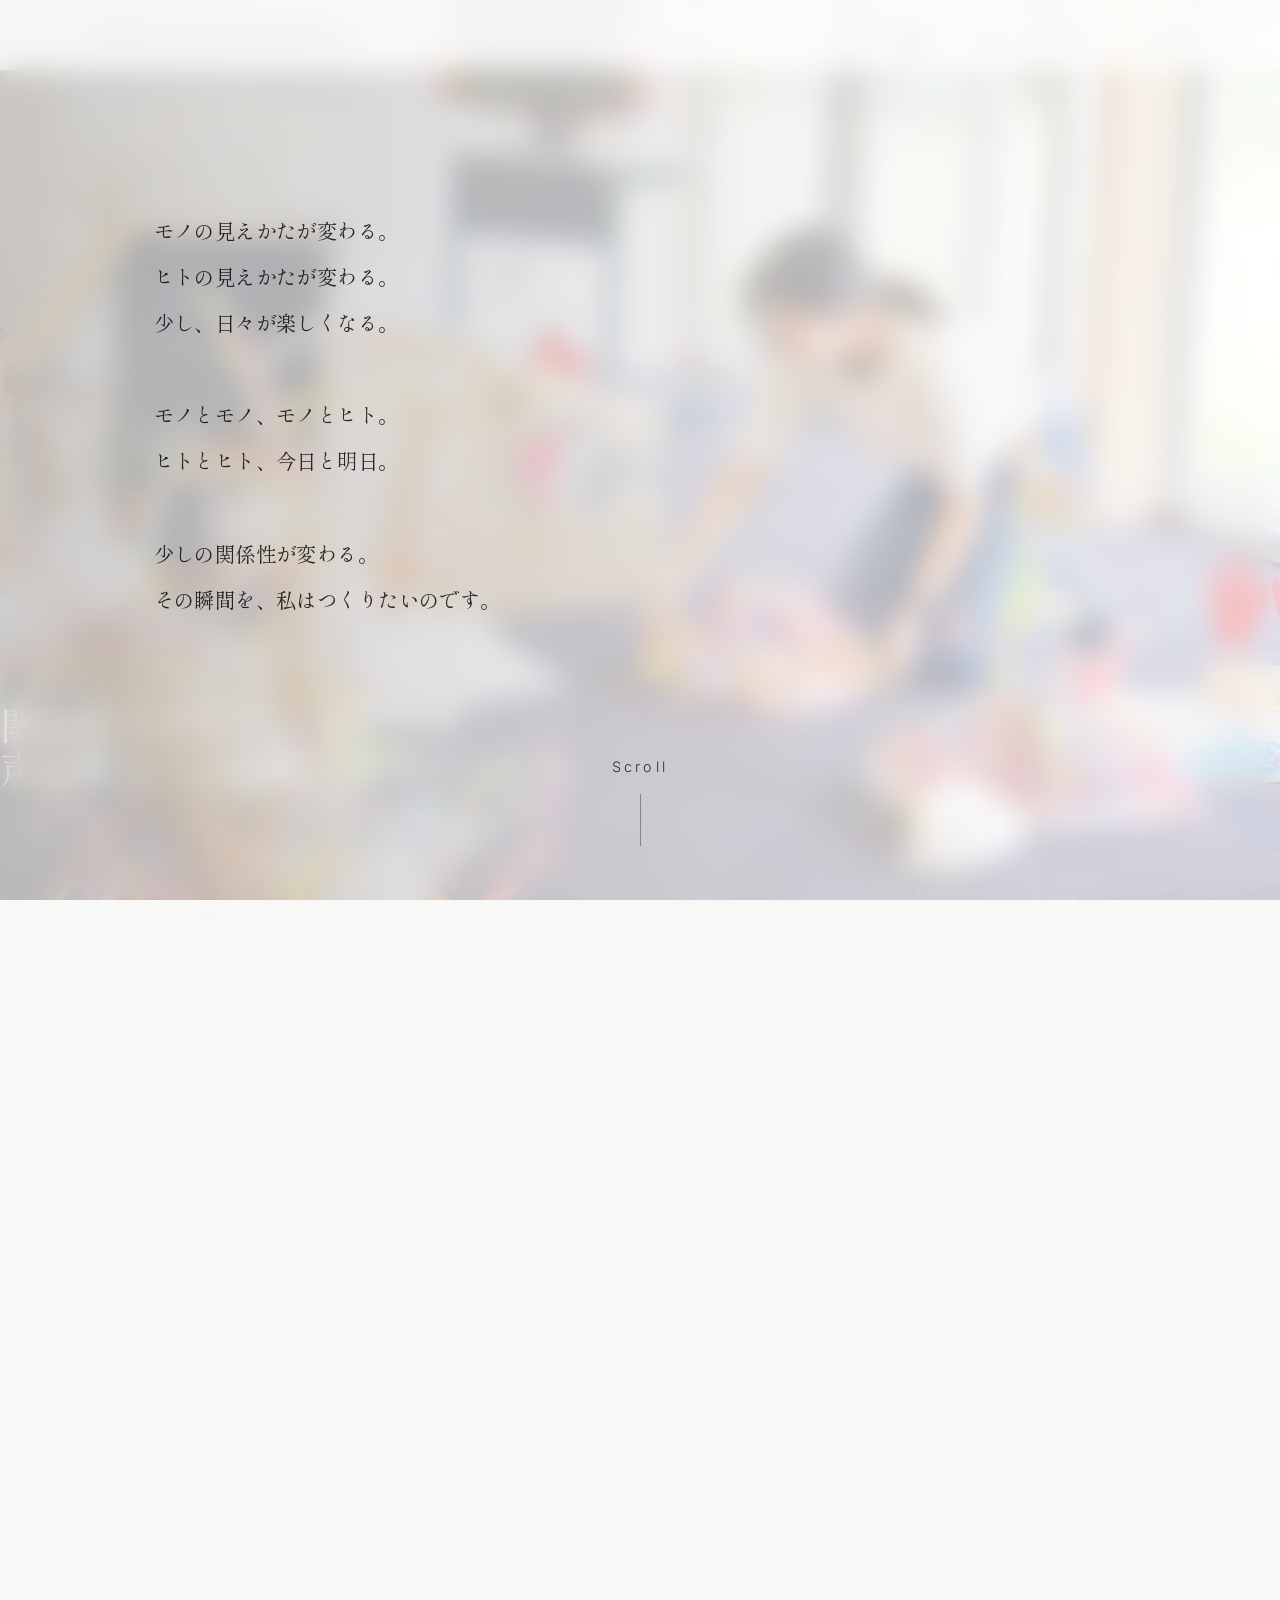
==== index.html @ 7e8b981b "update" ====
<!DOCTYPE html>
<html lang="ja">
<head>
  <meta charset="UTF-8" />
  <meta name="viewport" content="width=device-width, initial-scale=1.0" />
  <title>Portfolio | Relational Design</title>
  <link rel="stylesheet" href="css/style.css" />

  <style>
    :root{ --header-h: 72px; }

    .hero,
    #main-header{
      width: 100vw;
      margin-left: calc(50% - 50vw);
    }

    #main-header{
      position: fixed;
      top: 0;
      left: 0;
      z-index: 999;
    }

    .hero{
      position: relative;
      min-height: 100vh;
      padding-top: var(--header-h);
      overflow: hidden;
      background-size: cover;
      background-position: center;
      background-repeat: no-repeat;
    }

    .hero::before{
      content:"";
      position:absolute;
      inset:0;
      background: linear-gradient(
        90deg,
        rgba(0,0,0,0.55) 0%,
        rgba(0,0,0,0.25) 45%,
        rgba(0,0,0,0.05) 70%,
        rgba(0,0,0,0.00) 100%
      );
      pointer-events:none;
    }

    

    .hero-copy,
    .hero-footer{
      position: relative;
      z-index: 1;
      color: #fff;
      text-shadow: 0 6px 22px rgba(0,0,0,0.35);
    }

    .hero-copy{
      padding: 12vh 0vw;   /* ← ここ。10vw→6vwくらいにすると左寄りになる */
    }


.hero-copy h1{
  font-family: 'Inter', 'Shippori Mincho', serif;
  font-size: clamp(1.8rem, 3vw, 3.2rem);
  line-height: 1.15;
  letter-spacing: 0.02em;
  font-weight: 200;
}




    .hero-footer{
      position: absolute;
      left: 8vw;
      bottom: 5vh;
      display: flex;
      gap: 18px;
      font-family: var(--font-en, inherit);
      letter-spacing: .12em;
      opacity: .85;
      font-size: .9rem;
      text-transform: uppercase;
    }

    #projects,
    #contact{
      scroll-margin-top: calc(var(--header-h) + 20px);
    }

    a{ color: inherit; text-decoration: none; }
    a:hover{ opacity: .75; }
  </style>
</head>

<body class="home-page">
<!-- ===== Intro Overlay ===== -->
<div id="intro" class="intro" aria-hidden="true">
  <div class="intro__inner">
    <p class="intro__text">
      モノの見えかたが変わる。<br>
      ヒトの見えかたが変わる。<br>
      少し、日々が楽しくなる。<br><br>
      モノとモノ、モノとヒト。<br>
      ヒトとヒト、今日と明日。<br><br>
      少しの関係性が変わる。<br>
      その瞬間を、私はつくりたいのです。
    </p>
  </div>

  <!-- ✅ ここに置く（intro直下） -->
  <div class="intro-hint" id="introHint" aria-hidden="false">
    <div class="intro-hint__inner">
      <span class="intro-hint__text">Scroll</span>
      <span class="intro-hint__line" aria-hidden="true"></span>
    </div>
  </div>
</div>


  </div>
</div>


  <div class="container">

    <!-- ================= HEADER ================= -->
    <header id="main-header" class="header-top">
      <div class="logo">
        <a href="index.html">Kaworu Suzuki Portfolio</a>
      </div>
      
      <nav id="main-nav">
        <a href="index.html" id="nav-home" class="current">Home</a>
        <a href="#projects" id="nav-project">Project</a>
        <a href="#about-values" id="nav-about">About</a>
        <a href="#contact" id="nav-contact">Contact</a>

        <span class="nav-indicator" aria-hidden="true"></span>
    </nav>

    </header>

    <main>
      

      <!-- ================= HERO ================= -->
      <section class="hero" style="background-image: url('assets/images/hero.png');">


        <div class="hero-copy">
          <h1>
            関係性をデザインする。<br>
            声を聴き、心が動く瞬間をつくる。
          </h1>
        </div>
      </section>

      <!-- ================= PROJECTS ================= -->
      <section id="projects" class="projects">
        <p class="section-label">Project</p>

        <!-- ここにJSでカードを流し込む -->
        <div id="projects-list"></div>

        <div style="margin-top: 80px; text-align: center;">
  <a href="projects.html" id="view-all-projects" class="cta-link">
    <span class="cta-text">View All Projects</span>
    <span class="cta-arrow" aria-hidden="true"></span>
  </a>
</div>

      </section>

      <!-- ================= ABOUT (top page) ================= -->
      <section id="about-values" class="about-values-top">

        <!-- これを grid の外に置く -->
        <p class="section-label about-values-top__label">ABOUT</p>

        <div class="about-values-top__inner">
          <div class="about-values-top__left">
      <img src="assets/images/about-1.jpeg" class="about-values-top__photo" alt="about photo">
      </div>

    <div class="about-values-top__right">
      <!-- ★左のタイトル分と同じ高さを確保する“空箱” -->
      <div class="about-values-top__spacer" aria-hidden="true"></div>

      <!-- ★ここが写真と上端が揃うブロック -->
      <div class="about-values-top__content">
        <div class="about-values-interactive">
          <p class="about-values-meta">神山まるごと高専一期生・ソニー奨学生</p>
          <p class="about-values-name">鈴木カヲル</p>
          <div class="about-values-origin">
            <p class="origin-lead">
              カヲルの「ヲ」に両親が込めてくれた想いを、私はすごく気に入っています。
            </p>
            <p class="origin-kicker">私の地元・山形では、“くっつきの「を」”と表現します。</p>
            <div class="origin-layout">
              <div class="origin-dropcap">ヲ</div>
              <div class="origin-text">
                <p class="origin-main">
                  言葉と言葉をつなげる「を」のように、<br>
                  人と人をつなげる人になってほしい。
                </p>
              </div>
            </div>
            <p class="origin-note">
              この名前をきっかけに、関係性について考えるようになりました。
            </p>
          </div>
          <div class="about-mobile-copy">
            <p>神山まるごと高専一期生・ソニー奨学生</p>
            <p>鈴木カヲル</p>
            <p>カヲルの「ヲ」に両親が込めてくれた想いを、私はすごく気に入っています。</p>
            <p>私の地元・山形では、“くっつきの「を」”と表現します。<br>
              言葉と言葉をつなげる「を」のように、<br>
              人と人をつなげる人になってほしい。</p>
            <p>この名前をきっかけに、関係性について考えるようになりました。</p>
          </div>
        </div>
      </div>
    </div>

  </div>
  <!-- ★これを section 直下に1個だけ置く（右下固定するやつ） -->
  <a href="about.html" class="project-row__ctaLine about-values-cta">
    <span class="cta-text">View more</span>
    <span class="cta-arrow" aria-hidden="true"></span>
  </a>
</section>







      <!-- ================= CONTACT ================= -->
      <section id="contact" style="padding: 200px 0;">
        <p class="section-label" style="text-align:center;">Contact</p>
        <h2 style="font-size: clamp(1.4rem, 3vw, 1.9rem); font-weight: 300; margin-top: 32px; text-align:center; white-space: nowrap;">
          新しい関係性を、ここから。
        </h2>
        <p style="margin-top: 20px; color: var(--sub); text-align:center;">
          お仕事の依頼やご相談は、フォームからお気軽にお送りください。
          送信内容は <strong>kaworu0526@icloud.com</strong> に通知されます。
        </p>
        <form style="margin-top: 40px; max-width: 720px; display: grid; gap: 18px;"
              action="https://formspree.io/f/xojdpqbz" method="POST">
              
              
          <div>
            <label for="contact-name" style="display:block; font-size:0.85rem; color:var(--sub); margin-bottom:8px; letter-spacing:0.04em;">おなまえ</label>
            <input id="contact-name" name="name" type="text" autocomplete="name" required
                   style="width:100%; padding:14px 16px; border-radius:12px; border:1px solid var(--glass-border); background:var(--glass-bg); color:var(--text); font-size:0.95rem; font-family:var(--font-jp); outline:none;">
          </div>
          <div>
            <label for="contact-email" style="display:block; font-size:0.85rem; color:var(--sub); margin-bottom:8px; letter-spacing:0.04em;">メールアドレス</label>
            <input id="contact-email" name="email" type="email" autocomplete="email" required
                   style="width:100%; padding:14px 16px; border-radius:12px; border:1px solid var(--glass-border); background:var(--glass-bg); color:var(--text); font-size:0.95rem; font-family:var(--font-jp); outline:none;">
          </div>
          <div>
            <label for="contact-message" style="display:block; font-size:0.85rem; color:var(--sub); margin-bottom:8px; letter-spacing:0.04em;">メッセージ</label>
            <textarea id="contact-message" name="message" required
                      style="width:100%; min-height:160px; padding:14px 16px; border-radius:12px; border:1px solid var(--glass-border); background:var(--glass-bg); color:var(--text); font-size:0.95rem; font-family:var(--font-jp); outline:none; resize:vertical;"></textarea>
          </div>
          <button type="submit"
                  style="justify-self:start; padding:12px 22px; border-radius:999px; border:1px solid var(--text); background:transparent; color:var(--text); font-family:var(--font-en); letter-spacing:0.08em; cursor:pointer;">
            Send
          </button>
        </form>
      </section>

    </main>

    <footer style="padding: 100px 0; opacity: 0.4; font-size: 0.7rem; font-family: var(--font-en); border-top: 1px solid var(--border);">
      © 2026 DESIGNED WITH CARE.
    </footer>

  </div>

  <script src="js/data.js"></script>
  <script src="js/main.js"></script>

  <script>
    (function(){
      const header = document.getElementById("main-header");
      if(!header) return;

      const setHeaderHeight = () => {
        const h = header.getBoundingClientRect().height || 72;
        document.documentElement.style.setProperty("--header-h", h + "px");
      };

      setHeaderHeight();
      window.addEventListener("resize", setHeaderHeight);
    })();
  </script>

</body>
</html>
---- css/style.css ----
@import url('https://fonts.googleapis.com/css2?family=Inter:wght@300;400;500&family=Shippori+Mincho:wght@400;500&display=swap');

/* ------------------------------------------------------------
   Base
------------------------------------------------------------ */

:root {
  --bg: #f8f8f6;
  --text: #1a1a1a;
  --sub: #8a8a86;
  --border: rgba(0,0,0,0.08);

  --font-en: 'Inter', sans-serif;
  --font-jp: 'Shippori Mincho', serif;

  --ease: cubic-bezier(0.16, 1, 0.3, 1);

  --container-pad: 7vw;
  --container-max: 1300px;

  --header-h: 80px;
  --header-h-scrolled: 70px;

  --glass-bg: rgba(255, 255, 255, 0.4);    /* 白背景を40%透かす */
  --glass-border: rgba(255, 255, 255, 0.5); /* 境界線をうっすら白く */
  --glass-blur: blur(15px);                /* 背後をぼかす強さ */
  --glass-shadow: 0 8px 32px rgba(0, 0, 0, 0.05); /* 軽い影 */

  /* CTA tone */
  --cta-line: rgba(0,0,0,0.22);
  --cta-line-hover: rgba(0,0,0,0.38);
  --cta-stroke: rgba(0,0,0,0.48);
  --cta-stroke-hover: rgba(0,0,0,0.68);

  /* CTA layout tweak */
  --cta-text-shift-x: -24px; /* 文字を左に寄せたい量（左へマイナス） */
  --cta-arrow-w: 30px;       /* 矢印の横幅（MORE画像っぽく） */
  --cta-arrow-h: 18px;       /* 矢印の縦幅 */
  --cta-arrow-bottom: -5px; /* 矢印を文字の右下に落とす量 */
  --cta-arrow-gap: 14px;     /* 文字と矢印の“見えない距離” */
}

/* ガラス質感の基本クラス */
.glass-card {
  background: var(--glass-bg);
  backdrop-filter: var(--glass-blur); /* これがガラスの肝です */
  -webkit-backdrop-filter: var(--glass-blur); /* Safari用 */
  border: 1px solid var(--glass-border);
  box-shadow: var(--glass-shadow);
  border-radius: 20px; /* 角を少し丸めるとオシャレです */
}

/* プロジェクト一覧のカードに適用 */
.project-card {
  display: block;
  text-decoration: none;
  color: inherit;
  overflow: hidden;
  background: var(--glass-bg);
  backdrop-filter: var(--glass-blur);
  -webkit-backdrop-filter: var(--glass-blur);
  border: 1px solid var(--glass-border);
  border-radius: 16px;
  transition: transform 0.4s var(--ease), box-shadow 0.4s var(--ease);
}

.project-card:hover {
  transform: translateY(-8px);
  background: rgba(255, 255, 255, 0.6); /* ホバーで少し白くする */
  box-shadow: 0 20px 40px rgba(0, 0, 0, 0.08);
}

* { box-sizing: border-box; margin: 0; padding: 0; }
html, body { height: 100%; }

/* ✅ 右の謎余白 / 横スクロールの原因を潰す */
body {
  background: var(--bg);
  color: var(--text);
  font-family: var(--font-jp);
  font-weight: 300;
  line-height: 1.9;
  -webkit-font-smoothing: antialiased;
  overflow-x: hidden;
  position: relative;
  isolation: isolate;
}

/* soft glassy background */
body::before,
body::after {
  content: "";
  position: fixed;
  inset: -10%;
  pointer-events: none;
  z-index: 0;
}

body::before {
  background:
    radial-gradient(420px 260px at 12% 18%, rgba(255,255,255,0.75), transparent 65%),
    radial-gradient(520px 320px at 78% 22%, rgba(255,255,255,0.65), transparent 70%),
    radial-gradient(520px 320px at 22% 78%, rgba(255,255,255,0.6), transparent 70%);
  filter: blur(6px);
  opacity: 0.6;
  animation: floatGlass 18s ease-in-out infinite;
}

body::after {
  background:
    radial-gradient(380px 240px at 35% 35%, rgba(255,255,255,0.35), transparent 70%),
    radial-gradient(420px 260px at 85% 70%, rgba(255,255,255,0.35), transparent 70%);
  filter: blur(12px);
  opacity: 0.5;
  animation: floatGlass 24s ease-in-out infinite reverse;
}

body > * {
  position: relative;
  z-index: 1;
}

@keyframes floatGlass {
  0%   { transform: translate3d(0, 0, 0); }
  50%  { transform: translate3d(-2%, 1.5%, 0); }
  100% { transform: translate3d(0, 0, 0); }
}

img { max-width: 100%; height: auto; display: block; }

/* Links */
a { color: inherit; text-decoration: none; }
a:visited { color: inherit; }
a:hover { opacity: 0.7; }
a:active { color: inherit; }

/* Layout container（Heroは全幅なので、Hero以外で効く） */
.container {
  padding: 0 var(--container-pad);
  max-width: var(--container-max);
  margin: 0 auto;
}

main { display: block; }

html.intro-lock,
body.intro-lock{
  overflow: hidden;
}

/* ------------------------------------------------------------
   Header
------------------------------------------------------------ */

header {
  position: fixed;
  top: 0; left: 0;
  width: 100vw;
  height: var(--header-h);

  display: flex;
  justify-content: space-between;
  align-items: center;

  padding: 0 var(--container-pad);
  z-index: 1000;

  transition: background-color 0.5s var(--ease), opacity 0.5s var(--ease),
              height 0.5s var(--ease), border-color 0.5s var(--ease);

  -webkit-backdrop-filter: blur(0px);
  backdrop-filter: blur(0px);
}

/* Homeのトップ位置での状態 */
.header-top {
  background-color: transparent;
  opacity: 0.85;
}

/* スクロール後、またはHome以外のページ */
.header-scrolled,
body:not(.home-page) header {
  background-color: rgba(252, 252, 250, 0.85);
  opacity: 1;

  -webkit-backdrop-filter: blur(10px);
  backdrop-filter: blur(10px);

  height: var(--header-h-scrolled);
  /* border-bottom: 1px solid var(--border); */
}

.page-subnav{
  position: fixed;
  top: var(--header-h);
  left: 0;
  width: 100%;
  height: 48px;

  display: flex;
  align-items: center;
  gap: 24px;               /* 戻る＋パンくずの距離 */

  padding: 0 var(--container-pad);

  font-family: var(--font-en);
  font-size: 0.75rem;
  letter-spacing: .08em;
}

.back-link{
  color: #1f4fff;
  text-decoration: none;
  opacity: .9;
  transition: opacity .25s;
}
.back-link:hover{ opacity: .5; }

.breadcrumb{
  color: var(--sub);
}
.breadcrumb a{
  color: var(--sub);
}
.breadcrumb .current{
  color: var(--text);
}
.breadcrumb .sep{
  margin: 0 6px;
}


.logo a {
  font-family: var(--font-en);
  font-weight: 400;
  font-size: 0.8rem;
  letter-spacing: 0.25em;
  text-transform: uppercase;
  color: var(--text);
  white-space: nowrap;
}

nav { display: flex; gap: 40px; }

nav a {
  font-family: var(--font-en);
  color: var(--sub);
  font-size: 0.75rem;
  letter-spacing: 0.1em;
  transition: color 0.3s var(--ease), opacity 0.3s var(--ease);
  position: relative;
  white-space: nowrap;
}

nav a:hover { color: var(--text); opacity: 1; }

/* nav を下線の基準にする */
nav{
  position: relative;
  display: flex;
  gap: 40px;
  align-items: center;
}

/* 既存：リンク */
nav a{
  position: relative;
  padding: 10px 0;              /* 下線のための余白 */
  font-family: var(--font-en);
  color: var(--sub);
  font-size: 0.75rem;
  letter-spacing: 0.1em;
  transition: color 0.3s var(--ease), opacity 0.3s var(--ease);
  white-space: nowrap;
}

/* current/hover の色は今まで通り */
nav a:hover{ color: var(--text); opacity: 1; }
nav a.current{ color: var(--text); }

/* ★動く下線本体 */
.nav-indicator{
  position: absolute;
  left: 0;
  bottom: 6px;                  /* 文字の下の位置（調整OK） */
  height: 1px;
  width: 0;
  background: var(--text);
  opacity: 1;
  transform: translateX(0);
  transition:
    transform 0.45s var(--ease),
    width 0.45s var(--ease);
  pointer-events: none;
}


/* ------------------------------------------------------------
   Hero (写真一面 + 文字)
------------------------------------------------------------ */

.hero {
  /* ✅ 全幅化（container内にあっても全幅） */
  width: 100vw;
  margin-left: calc(50% - 50vw);

  min-height: 100vh;
  position: relative;
  overflow: hidden;

  display: flex;
  align-items: flex-end;

  background-size: cover;
  background-position: center;
  background-repeat: no-repeat;
}

.hero::before{
  content:"";
  position:absolute;
  inset:0;
  background: linear-gradient(
    90deg,
    rgba(0,0,0,0.55) 0%,
    rgba(0,0,0,0.25) 45%,
    rgba(0,0,0,0.05) 70%,
    rgba(0,0,0,0.00) 100%
  );
  pointer-events:none;
}

.hero-copy {
  position: relative;
  z-index: 1;

  width: 100%;
  max-width: var(--container-max);
  margin: 0 auto;

  padding: calc(var(--header-h) + 60px) var(--container-pad) 120px;
  color: rgba(255,255,255,0.95);
  text-shadow: 0 10px 30px rgba(0,0,0,0.25);

  transform: translateX(0);
  box-sizing: border-box;
}

.hero-copy h1 {
  font-weight: 400;
  letter-spacing: 0.04em;
  line-height: 1.5;
  font-size: clamp(1.5rem, 3vw, 3.5rem);
}

.hero-footer{
  position: absolute;
  left: 0;
  right: 0;
  bottom: 24px;
  z-index: 2;

  display: flex;
  justify-content: space-between;
  align-items: center;

  padding: 0 var(--container-pad);
  max-width: var(--container-max);
  margin: 0 auto;

  color: rgba(255,255,255,0.75);
  font-family: var(--font-en);
  font-size: 0.8rem;
  letter-spacing: 0.14em;
  text-transform: uppercase;
}

.scroll-hint{
  position: absolute;
  left: 50%;
  bottom: 6vh;
  transform: translateX(-50%);
  z-index: 3;

  background: rgba(255,255,255,0.55);
  border: 1px solid rgba(255,255,255,0.6);
  -webkit-backdrop-filter: blur(12px);
  backdrop-filter: blur(12px);

  color: rgba(0,0,0,0.78);
  border-radius: 999px;
  padding: 14px 18px;

  box-shadow: 0 12px 28px rgba(0,0,0,0.12);

  opacity: 1;
  transition: opacity .45s var(--ease), transform .45s var(--ease);
}

.scroll-hint__inner{
  display: flex;
  flex-direction: column;  /* ← 縦並びにする */
  align-items: center;
  gap: 10px;

  font-family: var(--font-en);
  letter-spacing: .18em;
  font-size: .8rem;
  text-transform: uppercase;
}

.scroll-hint__line{
  width: 1px;
  height: 40px;
  background: rgba(0,0,0,0.45);
  position: relative;
  overflow: hidden;
}


.scroll-hint__line::after{
  content:"";
  position: absolute;
  top: -40%;
  left: 0;
  width: 100%;
  height: 40%;
  background: rgba(0,0,0,0.65);
  animation: hint-line 1.2s ease-in-out infinite;
}

@keyframes hint-line{
  0%   { transform: translateY(0); }
  100% { transform: translateY(220%); }
}


/* 消える状態 */
.scroll-hint.is-hide{
  opacity: 0;
  transform: translateX(-50%) translateY(10px);
  pointer-events: none;
}


/* ------------------------------------------------------------
   Sections
------------------------------------------------------------ */

.section-label{
  font-family: var(--font-en);
  font-size: 2rem;
  letter-spacing: 0.18em;
  text-transform: uppercase;
  color: var(--sub);
  margin-bottom: 60px;

  text-align: center;   /* ← これで中央寄せ */
}

/* ===== Intro Overlay (glass over hero image) ===== */
.intro{
  position: fixed;
  inset: 0;
  z-index: 2000; /* headerより上 */
  display: grid;
  place-items: center;

  /* 背景はHTMLの style="--intro-bg: url(...)" で渡す */
  background-image: var(--intro-bg);
  background-size: cover;
  background-position: center;
  background-repeat: no-repeat;

  /* 初期は表示（JSで消す） */
  opacity: 0;
  transform: translateY(18px);
  pointer-events: none;
  transition: opacity 900ms var(--ease), transform 900ms var(--ease);
}

/* ガラスの白い膜（画面全体） */
.intro::before{
  content:"";
  position:absolute;
  inset:0;
  background: rgba(255,255,255,0.68);
  -webkit-backdrop-filter: blur(14px);
  backdrop-filter: blur(14px);
  pointer-events:none;
}

.intro{
  place-items: start;          /* 中央→上寄り基準に */
}

/* 文字ブロック */
.intro__inner{
  position: relative;
  max-width: 900px;
  width: 100%;

  /* いい感じに中央寄せ＆上下余白 */
  padding: 23vh 12vw;
}

/* 黒文字にする */
.intro__text{
  color: rgba(0,0,0,0.82);
  font-family: var(--font-jp);
  font-size: clamp(1.1rem, 1.6vw, 1.5rem);
  line-height: 2.25;
  letter-spacing: 0.02em;
}

/* 表示状態 */
.intro.is-show{
  opacity: 1;
  transform: translateY(0);
  pointer-events: auto;
}

/* 消える状態 */
.intro.is-hide{
  opacity: 0;
  transform: translateY(-10px);
  pointer-events: none;
}

/* ===== Intro hint (Scroll vertical) ===== */
.intro-hint{
  position: absolute;
  left: 50%;
  bottom: 6vh;                 /* ← 縦位置はそのまま（好きに調整OK） */
  transform: translateX(-50%); /* ← 横だけ完全センター */
  z-index: 3;

  background: transparent;
  border: none;
  box-shadow: none;
  color: rgba(0,0,0,0.78);
}
.intro-hint__inner{
  display: flex;
  flex-direction: column;
  align-items: center;
  gap: 14px;
  font-family: var(--font-en);
  letter-spacing: .22em;
  font-size: .9rem;
}

.intro-hint__line{
  width: 1px;
  height: 52px;
  background: rgba(0,0,0,0.35);
  position: relative;
  overflow: hidden;
}

.intro-hint__line::after{
  content:"";
  position:absolute;
  left:0;
  top:-40%;
  width:100%;
  height:40%;
  background: rgba(0,0,0,0.60);
  animation: hint-line-v 1.25s ease-in-out infinite;
}

@keyframes hint-line-v{
  0%{ transform: translateY(0); }
  100%{ transform: translateY(220%); }
}


.intro-hint.is-hide{
  opacity: 0;
  transform: translateX(-50%) translateY(10px);
  pointer-events: none;
}


/* 文字が出る */
@keyframes intro-in{
  to{
    opacity: 1;
    transform: translateY(0);
    filter: blur(0);
  }
}

/* 好みで：文字を少し締めたい場合 */
.intro__text br + br{
  line-height: 1.2;
}

/* アニメ苦手な人向け */
@media (prefers-reduced-motion: reduce){
  .intro__text{
    animation: none;
    opacity: 1;
    transform: none;
    filter: none;
  }
  .intro{
    transition: none;
  }
}



/* ------------------------------------------------------------
   Projects（Rowカード：左画像＋右テキスト）
------------------------------------------------------------ */

.projects{
  padding: 140px 0 120px;
}

/* 1件ぶん */
.project-row{
  position: relative;
  display: grid;
  grid-template-columns: minmax(140px, 360px) 1fr;
  gap: clamp(18px, 3vw, 56px);

  align-items: center;

  padding: clamp(18px, 2.6vw, 34px);
  border: 1px solid var(--border);
  border-radius: 22px;
  background: rgba(255,255,255,0.45);

  box-shadow: 0 18px 40px rgba(0,0,0,0.06);
  transition: transform 0.55s var(--ease),
              box-shadow 0.55s var(--ease),
              border-color 0.55s var(--ease),
              background-color 0.55s var(--ease);
  margin-bottom: 20px;
}

.project-row:hover{
  transform: translateY(-6px);
  border-color: rgba(0,0,0,0.14);
  background: rgba(255,255,255,0.6);
  box-shadow: 0 26px 70px rgba(0,0,0,0.10);
}

/* カード全体クリック */
.project-link{
  position: absolute;
  inset: 0;
  z-index: 1;
}

/* 画像 */
.project-row__media{
  border-radius: 18px;
  overflow: hidden;
  aspect-ratio: 16 / 11;
  background: rgba(0,0,0,0.05);
  position: relative;
  z-index: 2;
}

.project-row__media img{
  width: 100%;
  height: 100%;
  object-fit: cover;
  transform: scale(1.02);
  transition: transform 0.9s var(--ease), filter 0.9s var(--ease);
  filter: saturate(0.98) contrast(1.02);
}

.project-row:hover .project-row__media img{
  transform: scale(1.08);
}

/* 右側テキスト */
.project-row__content{
  position: relative;
  z-index: 2;
  padding-top: 40px;   /* ← 全体を下に下げる量 */
}

.project-row__tag{
  font-family: var(--font-en);
  color: var(--sub);
  font-size: 0.65rem;
  letter-spacing: 0.12em;
  text-transform: uppercase;
  margin-bottom: 12px;
}

.project-row__title{
  font-weight: 400;
  line-height: 1.2;
  font-size: clamp(1.2rem, 1.8vw, 1.8rem);
  margin-bottom: 16px;
}

.project-row__desc{
  color: rgba(0,0,0,0.62);
  font-size: 0.85rem;
  max-width: 70ch;
  margin-bottom: 14px;
}

.project-row__meta{
  color: var(--sub);
  font-family: var(--font-en);
  font-size: 0.7rem;
  letter-spacing: 0.02em;
}

/* ------------------------------------------------------------
   CTA：文字の右隣に矢印（MOREみたいに）
   HTML前提：
   <a class="project-row__ctaLine">
     <span class="cta-text">詳細・プロセスを見る</span>
     <span class="cta-arrow" aria-hidden="true"></span>
   </a>
------------------------------------------------------------ */

.project-row__ctaWrap{
  margin-top: 10px;
  display: flex;
  justify-content: flex-end;
}

/* ★ここがポイント：inline-flex で “隣に並べる” */
.project-row__ctaLine{
  display: inline-flex;
  align-items: center;
  gap: var(--cta-arrow-gap);

  font-family: var(--font-en); /* ← ここを JP じゃなく EN に */
  font-size: 0.9rem;
  letter-spacing: 0.18em;
  text-transform: uppercase;

  color: rgba(0,0,0,0.75);
  opacity: 1;
  transform: translateX(var(--cta-text-shift-x));
  will-change: transform;
}


/* ✅ 長い線は出さない */
.project-row__ctaLine::after{ content: none !important; }

.project-row__ctaLine .cta-text{
  display: inline-block;
}

/* ★矢印：文字の“右隣”に置く（absolute禁止） */
.project-row__ctaLine .cta-arrow{
  position: relative;
  display: inline-block;

  width: var(--cta-arrow-w);
  height: var(--cta-arrow-h);

  opacity: 0.62;
  pointer-events: none;

  /* 右下っぽくしたいなら少し下げる */
  transform: translateY(calc(var(--cta-arrow-bottom) * -1));
  /* ↑ var(--cta-arrow-bottom) が -10px なら translateY(10px) になる */
  transition: opacity .35s var(--ease), transform .55s var(--ease);
}

/* 水平線 */
.project-row__ctaLine .cta-arrow::before{
  content:"";
  position:absolute;
  left: 0;
  top: 50%;
  width: 100%;
  height: 1px;
  background: var(--cta-stroke);
  transform: translateY(-50%);
  transition: background .35s var(--ease);
}

/* 斜線 */
.project-row__ctaLine .cta-arrow::after{
  content:"";
  position:absolute;
  right: 0;
  top: 50%;
  width: 18px;
  height: 1px;
  background: var(--cta-stroke);
  transform-origin: right center;
  transform: translateY(-50%) rotate(35deg);
  transition: background .35s var(--ease);
}

/* くにょん：カード hover / CTA hover どっちでも発火 */
.project-row:hover .project-row__ctaLine,
.project-row__ctaLine:hover{
  animation: cta-wiggle 520ms var(--ease) both;
}

.project-row:hover .project-row__ctaLine .cta-arrow,
.project-row__ctaLine:hover .cta-arrow{
  opacity: 0.82;
  animation: arrow-wiggle 520ms var(--ease) both;
}

.project-row:hover .project-row__ctaLine .cta-arrow::before,
.project-row:hover .project-row__ctaLine .cta-arrow::after,
.project-row__ctaLine:hover .cta-arrow::before,
.project-row__ctaLine:hover .cta-arrow::after{
  background: var(--cta-stroke-hover);
}

@keyframes cta-wiggle{
  0%   { transform: translateX(var(--cta-text-shift-x)); }
  40%  { transform: translateX(calc(var(--cta-text-shift-x) + 10px)); }
  70%  { transform: translateX(calc(var(--cta-text-shift-x) + 6px)); }
  100% { transform: translateX(calc(var(--cta-text-shift-x) + 8px)); }
}

@keyframes arrow-wiggle{
  0%   { transform: translateY(calc(var(--cta-arrow-bottom) * -1)) translate3d(0,0,0) rotate(0deg); }
  45%  { transform: translateY(calc(var(--cta-arrow-bottom) * -1)) translate3d(10px, 2px, 0) rotate(-2deg); }
  75%  { transform: translateY(calc(var(--cta-arrow-bottom) * -1)) translate3d(6px, 1px, 0) rotate(1deg); }
  100% { transform: translateY(calc(var(--cta-arrow-bottom) * -1)) translate3d(8px, 2px, 0) rotate(0deg); }
}

/* モバイル：右寄せやめる（見やすさ優先） */
@media (max-width: 980px){
  .project-row__ctaWrap{ justify-content: flex-start; }
  :root{
    --cta-text-shift-x: 0px;
    --cta-arrow-w: 56px;
    --cta-arrow-bottom: -10px;
  }
}

/* ------------------------------------------------------------
   Projects（Gridカード版：将来用）
------------------------------------------------------------ */

.project-grid {
  display: grid;
  grid-template-columns: repeat(2, minmax(0, 1fr));
  gap: 36px;
}

.project-card {
  border: 1px solid var(--border);
  border-radius: 18px;
  overflow: hidden;
  background: rgba(255,255,255,0.35);
  transition: transform 0.55s var(--ease), box-shadow 0.55s var(--ease), border-color 0.55s var(--ease);
  position: relative;
}

.project-card:hover {
  transform: translateY(-6px);
  border-color: rgba(0,0,0,0.14);
  box-shadow: 0 24px 60px rgba(0,0,0,0.10);
}

.project-thumb {
  aspect-ratio: 16 / 10;
  background: rgba(0,0,0,0.04);
  position: relative;
  overflow: hidden;
}

.project-thumb img {
  width: 100%;
  height: 100%;
  object-fit: cover;
  transform: scale(1.02);
  transition: transform 0.9s var(--ease), filter 0.9s var(--ease);
  filter: saturate(0.98) contrast(1.02);
}

.project-card:hover .project-thumb img {
  transform: scale(1.08);
}

.project-badges {
  position: absolute;
  left: 16px;
  bottom: 16px;
  display: flex;
  gap: 10px;
  flex-wrap: wrap;
}

.badge {
  font-family: var(--font-en);
  font-size: 0.72rem;
  letter-spacing: 0.08em;
  text-transform: uppercase;
  padding: 8px 10px;
  border-radius: 999px;
  background: rgba(252,252,250,0.82);
  border: 1px solid rgba(0,0,0,0.10);
  -webkit-backdrop-filter: blur(10px);
  backdrop-filter: blur(10px);
  color: rgba(0,0,0,0.72);
}

.project-body { padding: 22px 22px 20px; }

.project-title {
  font-weight: 400;
  letter-spacing: 0.01em;
  line-height: 1.25;
  font-size: 1.45rem;
  margin-bottom: 10px;
}

.project-desc {
  color: rgba(0,0,0,0.62);
  font-size: 0.98rem;
  max-width: 60ch;
}

.project-meta {
  margin-top: 14px;
  display: flex;
  gap: 10px;
  flex-wrap: wrap;
  color: var(--sub);
  font-family: var(--font-en);
  font-size: 0.86rem;
  letter-spacing: 0.02em;
}

.project-meta span::after {
  content: " /";
  opacity: 0.45;
  margin-left: 6px;
}
.project-meta span:last-child::after { content: ""; margin: 0; }

.project-cta {
  margin-top: 18px;
  display: inline-flex;
  align-items: center;
  gap: 10px;
  font-family: var(--font-en);
  font-size: 0.9rem;
  letter-spacing: 0.08em;
  text-transform: uppercase;
  color: rgba(0,0,0,0.72);
}
.project-cta::after {
  content: "→";
  transition: transform 0.4s var(--ease);
  opacity: 0.75;
}
.project-card:hover .project-cta::after { transform: translateX(4px); }

.project-card a.stretch { position: absolute; inset: 0; z-index: 1; }
.project-body, .project-thumb, .project-badges { position: relative; z-index: 2; }

/* ヘッダーを常に表示＆同じ見た目に固定 */
#main-header{
  background-color: rgba(252, 252, 250, 0.85) !important;
  opacity: 1 !important;
  -webkit-backdrop-filter: blur(10px) !important;
  backdrop-filter: blur(10px) !important;
  height: var(--header-h-scrolled) !important;
  width: 100vw !important;
  left: 0 !important;
  margin-left: 0 !important;
  transform: none !important;
}

/* header-top の透明化を無効化 */
#main-header.header-top{
  background-color: rgba(252, 252, 250, 0.85) !important;
  opacity: 1 !important;
}


/* ------------------------------------------------------------
   Responsive
------------------------------------------------------------ */

@media (max-width: 980px) {
  :root { --container-pad: 6vw; }
  nav { gap: 24px; }

  .hero-copy{
    padding: calc(var(--header-h) + 70px) var(--container-pad) 70px;
  }

  .project-row{
    grid-template-columns: 1fr;
    gap: 14px;
    width: 100%;
    margin-left: auto;
    margin-right: auto;
  }

  .project-row__ctaWrap{
    justify-content: flex-end;
  }

  .project-row__content{
    padding-top: 8px;
  }

  /* Home: About block layout */
  .about-values-top__inner{
    grid-template-columns: 1fr !important;
    gap: 40px;
  }

  .about-values-top__photo{
    width: 100%;
    max-width: 100%;
  }

  .about-values-top__content{
    margin-top: 24px;
    margin-left: 0;
  }

  .about-values-list{
    flex-wrap: wrap;
    row-gap: 12px;
    column-gap: 24px;
    font-size: 2rem;
  }
}

@media (max-width: 768px) {
  :root{
    --header-h: 56px;
    --header-h-scrolled: 56px;
  }

  header { height: 60px; padding: 0 5vw; }
  nav { gap: 18px; }
  nav a { font-size: 0.7rem; }

  .project-grid { grid-template-columns: 1fr; }

  .hero-copy h1{
    font-size: clamp(1.4rem, 6vw, 2.2rem);
    line-height: 1.5;
  }

  .about-values-name{
    font-size: 2.4rem;
  }

  .about-values-origin .origin-layout{
    grid-template-columns: 64px 1fr;
    gap: 16px;
  }

  .about-values-origin .origin-dropcap{
    font-size: 2.6rem;
    padding-left: 6px;
    padding-top: 4px;
  }

  .about-values-origin .origin-main{
    font-size: 1.05rem;
  }

  #contact{
    text-align: center;
  }
}

@media (max-width: 768px) {
  #main-header{
    height: auto !important;
    padding: 10px 4vw;
    flex-direction: column;
    align-items: center;
    gap: 8px;
    position: fixed !important;
    top: 0;
    left: 0;
    right: 0;
  }

  #main-header .logo{
    width: 100%;
    text-align: center;
  }

  #main-header .logo a{
    display: inline-block;
    font-size: 0.7rem;
    letter-spacing: 0.12em;
  }

  #main-nav{
    width: 100%;
    flex-wrap: wrap;
    justify-content: center;
    gap: 8px 12px;
    overflow: visible;
  }

  #main-nav a{
    font-size: 0.6rem;
  }

  #main-nav .nav-indicator{
    display: none;
  }
}

@media (max-width: 768px) {
  .hero-copy{
    padding: calc(var(--header-h) + 56px) clamp(20px, 10vw, 48px) 40px;
    width: 100%;
    transform: none;
  }

  .hero-copy h1{
    max-width: 100%;
    word-break: keep-all;
    font-size: clamp(1.15rem, 5vw, 1.95rem);
  }
}

@media (max-width: 768px) {
  .about-values-top__inner{
    grid-template-columns: 1fr;
    gap: 28px;
  }

  .about-values-top__left,
  .about-values-top__right{
    width: 100%;
  }

  .about-values-top__photo{
    width: 100%;
    margin-top: 0;
  }

  .about-values-top__content{
    margin-top: 12px !important;
    margin-left: 0 !important;
    text-align: left !important;
    padding-left: 6vw !important;
    padding-right: 6vw !important;
    box-sizing: border-box;
  }

  .about-values-origin{
    max-width: 100%;
  }

  .about-values-origin .origin-layout{
    grid-template-columns: 1fr;
    gap: 12px;
    justify-items: center;
  }

  .about-values-origin .origin-dropcap{
    padding-left: 0;
    padding-top: 0;
  }

  .about-values-list{
    display: none;
  }

  .about-values-desc{
    display: none;
  }

  .about-values-kicker{
    font-size: 0.85rem;
  }

  .about-values-name{
    font-size: 2.2rem;
  }

  .about-values-origin .origin-lead{
    font-size: 0.85rem;
  }

  .about-values-origin .origin-main{
    font-size: 1rem;
  }

  .about-values-origin .origin-note{
    font-size: 0.85rem;
  }

  .about-values-meta,
  .about-values-name,
  .about-values-kicker{
    display: none;
  }

  .about-values-origin{
    display: none;
  }

  .about-mobile-copy{
    display: block;
    text-align: left;
    width: 100%;
    box-sizing: border-box;
  }

  .about-mobile-copy p{
    margin: 10px 0;
    font-size: 0.95rem;
  }

  .about-mobile-copy p:nth-child(1){
    font-family: var(--font-en);
    font-size: 0.8rem;
    letter-spacing: 0.1em;
    text-transform: uppercase;
    color: rgba(0,0,0,.6);
  }

  .about-mobile-copy p:nth-child(2){
    font-size: 2rem;
    font-weight: 600;
    margin: 6px 0 16px;
  }

  .about-values-cta{
    right: 6vw !important;
    left: auto;
    bottom: 8px;
  }
}

#contact input,
#contact textarea{
  border: 1px solid rgba(0,0,0,0.22);
  background: rgba(255,255,255,0.92);
}

#contact form{
  margin-left: auto;
  margin-right: auto;
  text-align: center;
}

#contact label{
  text-align: center;
}

/* ========== ABOUT VALUES TOP ========== */

.about-values-top{
  position: relative; /* ← absoluteの基準にする */
}

/* 右下に固定 */
.about-values-cta{
  position: absolute;
  right: var(--container-pad);
  bottom: 10px;
  z-index: 5;
}

.about-values-top__title{
  font-family: var(--font-en);
  font-size: 1.4rem;        
  letter-spacing: 0.18em;
  text-transform: uppercase;
  color: var(--sub);
  font-weight: 400;
  line-height: 1.2;
}

.about-values-top__inner{
  display: grid;
  grid-template-columns: 520px 1fr; /* ← 左(写真側)を広めに */
  gap: 8vw;
  align-items: start;
}


.about-values-kicker{
  font-size: 1.2rem;
  color: rgba(0,0,0,.55);
  margin-bottom: 18px;
  letter-spacing: .04em;
}

.about-values-name{
  font-family: var(--font-en);
  font-size: 3rem;
  font-weight: 500;
  margin-bottom: 30px;
  color: rgba(54, 54, 54, 0.82);
}

.about-values-meta{
  font-family: var(--font-en);
  font-size: 1rem;
  letter-spacing: 0.14em;
  text-transform: uppercase;
  color: rgba(0,0,0,.5);
}

.about-values-origin{
  font-family: 'Shippori Mincho', var(--font-jp);
  font-size: 1rem;
  color: rgba(0,0,0,.8);
  line-height: 1.9;
  margin-bottom: 20px;
}

.about-mobile-copy{
  display: none;
  font-family: 'Shippori Mincho', var(--font-jp);
  text-align: left;
  line-height: 1.9;
  color: rgba(0,0,0,.82);
  margin-top: 12px;
}

@media (max-width: 768px) {
  .about-mobile-copy{
    display: block;
  }
}

.about-values-origin .origin-lead{
  font-family: 'Shippori Mincho', var(--font-jp);
  font-size: 0.9rem;
  letter-spacing: 0.02em;
  color: rgba(0,0,0,.7);
}

.about-values-origin .origin-layout{
  display: grid;
  grid-template-columns: 80px 1fr;
  gap: 20px;
  align-items: start;
  margin: 0 0 20px;
}

.about-values-origin .origin-dropcap{
  font-family: 'Shippori Mincho', var(--font-jp);
  font-size: 3rem;
  line-height: 1;
  color: rgba(0,0,0,.85);
  letter-spacing: 0.06em;
  padding-left: 17px;
  padding-top: 28px;
}

.about-values-origin .origin-text{
  display: grid;
  gap: 10px;
}

.about-values-origin .origin-kicker{
  font-size: 0.9rem;
  color: rgba(0,0,0,.6);
  margin: 0;
}

.about-values-origin .origin-main{
  font-size: 1.2rem;
  line-height: 1.8;
  margin: 12px 0 0;
  color: rgba(0,0,0,.82);

}

.about-values-origin .origin-note{
  margin: 6px 0 0;
  font-size: 0.92rem;
  color: rgba(0,0,0,.65);
}

.about-values-origin strong{
  font-weight: 600;
  color: rgba(0,0,0,.85);
}


.about-values-top__lead{
  margin-top: 34px;
  color: rgba(0,0,0,.75);
  font-size: .95rem;
}

/* 写真 */
.about-values-top__photo{
  margin-top: 34px;
  width: 450px;
  aspect-ratio: 1 / 1;
  object-fit: cover;
  display: block;
}

/* 右：2段構造（spacer + content） */
.about-values-top__right{
  /* 左のタイトル領域と同じ高さ（調整ポイント） */
  --about-title-block-h: 170px; /* ←ここだけ触れば揃う */
}

/* 右側を下にずらしていた仕掛けを無効化 */
.about-values-top__spacer{
  display: none;
}

.about-values-top__content{
  margin-top: 70px;
  margin-left: -100px;
}


/* タブ（共感/実行/結ぶ）横1列 */
.about-values-list{
  list-style: none;
  display: flex;
  gap: 44px;
  padding: 0;
  margin: 0 0 36px;
  font-size: 2.4rem;
  font-weight: 500;
}

.about-values-list li{
  cursor: pointer;
  color: rgba(0,0,0,.35);
  transition: color .25s var(--ease);
}

.about-values-list li.active{
  color: rgba(0,0,0,.82);
}

/* 説明文 */
.about-values-desc p{
  display: none;
  max-width: 52ch;
  font-size: 1.05rem;
  line-height: 2.2;
  color: rgba(0,0,0,.62);
}

.about-values-desc p.active{
  display: block;
}

.about-values-top__more{
  display: inline-block;
  margin-top: 26px;
  font-family: var(--font-en);
  letter-spacing: .12em;
  font-size: .9rem;
}

/* ===== responsive ===== */
@media (max-width: 980px){
  .about-values-cta{
    position: static;
    margin-top: 30px;
    transform: none; /* project-row__ctaLine の translateX があれば無効化 */
  }
}

/* プロジェクトグリッド */
.project-grid {
    display: grid;
    grid-template-columns: repeat(auto-fill, minmax(320px, 1fr));
    gap: 40px;
    margin-top: 40px;
}

/* カードのデザイン（hover時に既存のCTAと同じ影の動き） */
.project-card {
    background: #fff;
    border: 1px solid var(--border);
    transition: transform 0.3s var(--ease), box-shadow 0.3s var(--ease);
    text-decoration: none;
    color: inherit;
}
.project-card:hover {
    transform: translateY(-5px);
    box-shadow: 0 12px 30px rgba(0,0,0,0.05);
}

/* プロセスステップの表現 */
.process-steps {
    border-left: 1px solid var(--border);
    padding-left: 24px;
    margin: 30px 0;
}
.step { margin-bottom: 24px; position: relative; }
.step::before {
    content: ""; position: absolute; left: -29px; top: 5px;
    width: 9px; height: 9px; background: var(--text); border-radius: 50%;
}

/* 一覧のグリッド設定 */
.project-grid {
    display: grid;
    grid-template-columns: repeat(auto-fill, minmax(350px, 1fr)); /* PC: 2~3列 */
    gap: 40px;
}

/* スマホ対応：1列に */
@media (max-width: 768px) {
    .project-grid {
        grid-template-columns: 1fr;
    }
    .detail-layout {
        grid-template-columns: 1fr; /* 詳細ページも縦並び */
    }
}

/* カードデザイン：全体をクリック可能に */
.project-card {
    border: 1px solid var(--border);
    padding: 24px;
    display: block;
    text-decoration: none;
    color: inherit;
    transition: 0.3s var(--ease);
}
.project-card:hover {
    background: #fff;
    box-shadow: 0 10px 30px rgba(0,0,0,0.05);
}

/* 詳細ページのレイアウト */
.detail-page {
  padding-top: calc(var(--header-h) + 48px);
}

.project-detail {
  width: 100%;
  margin-bottom: 120px;
}

.detail-hero {
  padding: 80px 40px;
  margin-bottom: 60px;
  text-align: center;
}

.detail-cat {
  font-family: var(--font-en);
  font-size: 0.8rem;
  letter-spacing: 0.2em;
  color: var(--sub);
  text-transform: uppercase;
  color: #fff;
}

.detail-title {
  font-size: clamp(2rem, 10vw, 2rem);
  margin: 20px 0;
  font-family: var(--font-jp);
  font-weight:500;
}

.detail-main-grid {
  display: grid;
  grid-template-columns: 1fr 280px; /* メインとサイドバー */
  gap: 60px;
}

.section-label {
  font-family: var(--font-en);
  font-size: 2rem;
  color: var(--sub);
  margin-bottom: 20px;
  display: block;
  letter-spacing: 0.1em;
}

.info-section {
  margin-bottom: 80px;
}

.issue-highlight {
  margin-top: 30px;
  padding: 30px;
  background: rgba(0,0,0,0.03);
  border-radius: 12px;
  border-left: 4px solid var(--text);
}

/* プロセスのカード並び */
.process-list {
  display: grid;
  gap: 20px;
}

.process-card {
  padding: 30px;
}

.step-num {
  font-family: var(--font-en);
  font-size: 0.7rem;
  opacity: 0.5;
}

/* サイドバー */
.detail-sidebar {
  border-left: 1px solid var(--border);
  padding-left: 40px;
}

.sidebar-item {
  margin-bottom: 30px;
}

.sidebar-item label {
  font-size: 0.7rem;
  color: var(--sub);
  display: block;
  margin-bottom: 5px;
}

/* スマホ対応 */
@media (max-width: 768px) {
  .detail-main-grid {
    grid-template-columns: 1fr;
  }
  .detail-sidebar {
    border-left: none;
    border-top: 1px solid var(--border);
    padding-left: 0;
    padding-top: 40px;
  }
}

/* ヒーロー画像：フルスクリーンで大きくインパクト */
.detail-hero-img {
    width: 100vw;
    height: 100vh;
    margin-left: calc(50% - 50vw);
    background-size: cover;
    background-position: center;
    background-repeat: no-repeat;
    background-attachment: fixed;
    position: relative;
    display: flex;
    align-items: center;
    justify-content: flex-start;
    padding-top: var(--header-h);
    overflow: hidden;
}

.hero-overlay {
    position: relative;
    z-index: 2;
    color: white;
    max-width: 720px;
    padding: 180px calc(var(--container-pad) - 12px) 0;
    text-shadow:
        0 6px 20px rgba(0, 0, 0, 0.6),
        0 12px 40px rgba(0, 0, 0, 0.35);
}

.detail-hero-img::after {
    content: '';
    position: absolute;
    inset: 0;
    background: linear-gradient(180deg, transparent 50%, rgba(0,0,0,0.3) 100%);
    pointer-events: none;
    z-index: 1;
}

/* グリッドレイアウト */
.detail-grid {
    display: grid;
    grid-template-columns: 2fr 1fr;
    gap: 20px;
    margin-bottom: 20px;
}

.detail-content {
    padding: var(--container-pad);
    padding-top: 80px;
    max-width: var(--container-max);
    margin: 0 auto;
}

.detail-lead {
    margin-top: 16px;
    font-size: 1.1rem;
    line-height: 1.7;
    color: rgba(255, 255, 255, 0.85);
}

.detail-section {
    margin: 60px 0 80px;
}

.content-box {
    margin-top: 20px;
}

.detail-meta .section-label {
    margin-bottom: 16px;
}

.meta-block {
    margin-top: 26px;
}

.meta-title {
    font-family: var(--font-en);
    font-size: 0.75rem;
    letter-spacing: 0.14em;
    color: var(--sub);
    text-transform: uppercase;
    margin-bottom: 8px;
}

.meta-links {
    display: grid;
    gap: 10px;
}

.cta-link {
    display: inline-flex;
    align-items: center;
    gap: 12px;
    font-family: var(--font-en);
    font-size: 0.8rem;
    letter-spacing: 0.14em;
    text-transform: uppercase;
    border-bottom: 1px solid var(--cta-line);
    padding-bottom: 6px;
    position: relative;
    transition: opacity 0.3s var(--ease), color 0.3s var(--ease);
}
.cta-link:hover {
    opacity: 0.9;
}
.cta-link::after {
    content: "";
    position: absolute;
    left: 0;
    bottom: 0;
    width: 100%;
    height: 1px;
    background: linear-gradient(
        90deg,
        transparent 0%,
        transparent 45%,
        var(--cta-line-hover) 50%,
        transparent 55%,
        transparent 100%
    );
    background-size: 200% 100%;
    opacity: 0;
    transition: opacity 0.3s var(--ease);
}
.cta-link:hover::after,
.cta-link:focus-visible::after {
    opacity: 1;
    animation: ctaLineSweep 1.1s linear infinite;
}

@keyframes ctaLineSweep {
    0% { background-position: 100% 50%; }
    100% { background-position: -100% 50%; }
}

.role-list {
    list-style: none;
    display: grid;
    gap: 8px;
    margin-top: 10px;
    padding: 0;
}

/* ガラスパネルのパディング調整 */
.glass-panel {
    padding: 40px;
    margin-bottom: 20px;
}

.large-text {
    font-size: 1.25rem;
    line-height: 1.6;
    font-family: var(--font-jp);
}

.process-grid {
    display: grid;
    grid-template-columns: repeat(3, 1fr);
    gap: 20px;
}

.process-card__media {
    border-radius: 14px;
    overflow: hidden;
    margin-bottom: 16px;
}

.process-card__media img {
    width: 100%;
    aspect-ratio: 1 / 1;
    height: auto;
    display: block;
    object-fit: cover;
}

.problem-card {
    background: rgba(0,0,0,0.03);
    border-left: 2px solid var(--text);
    padding: 20px;
    margin-top: 20px;
}

.detail-empty {
    padding: 160px var(--container-pad) 120px;
    max-width: var(--container-max);
    margin: 0 auto;
}

.detail-empty h1 {
    font-size: 2rem;
    font-weight: 300;
}

/* スマホでは縦一列に */
@media (max-width: 768px) {
    .detail-grid, .process-grid {
        grid-template-columns: 1fr;
    }
}

.contact-submit:disabled {
    opacity: 0.6;
    cursor: default;
}

.contact-submit.is-sent {
    background: var(--text);
    color: var(--bg);
    cursor: default;
}

.contact-status {
    color: var(--sub);
    font-size: 0.9rem;
    line-height: 1.6;
    margin-top: 6px;
}
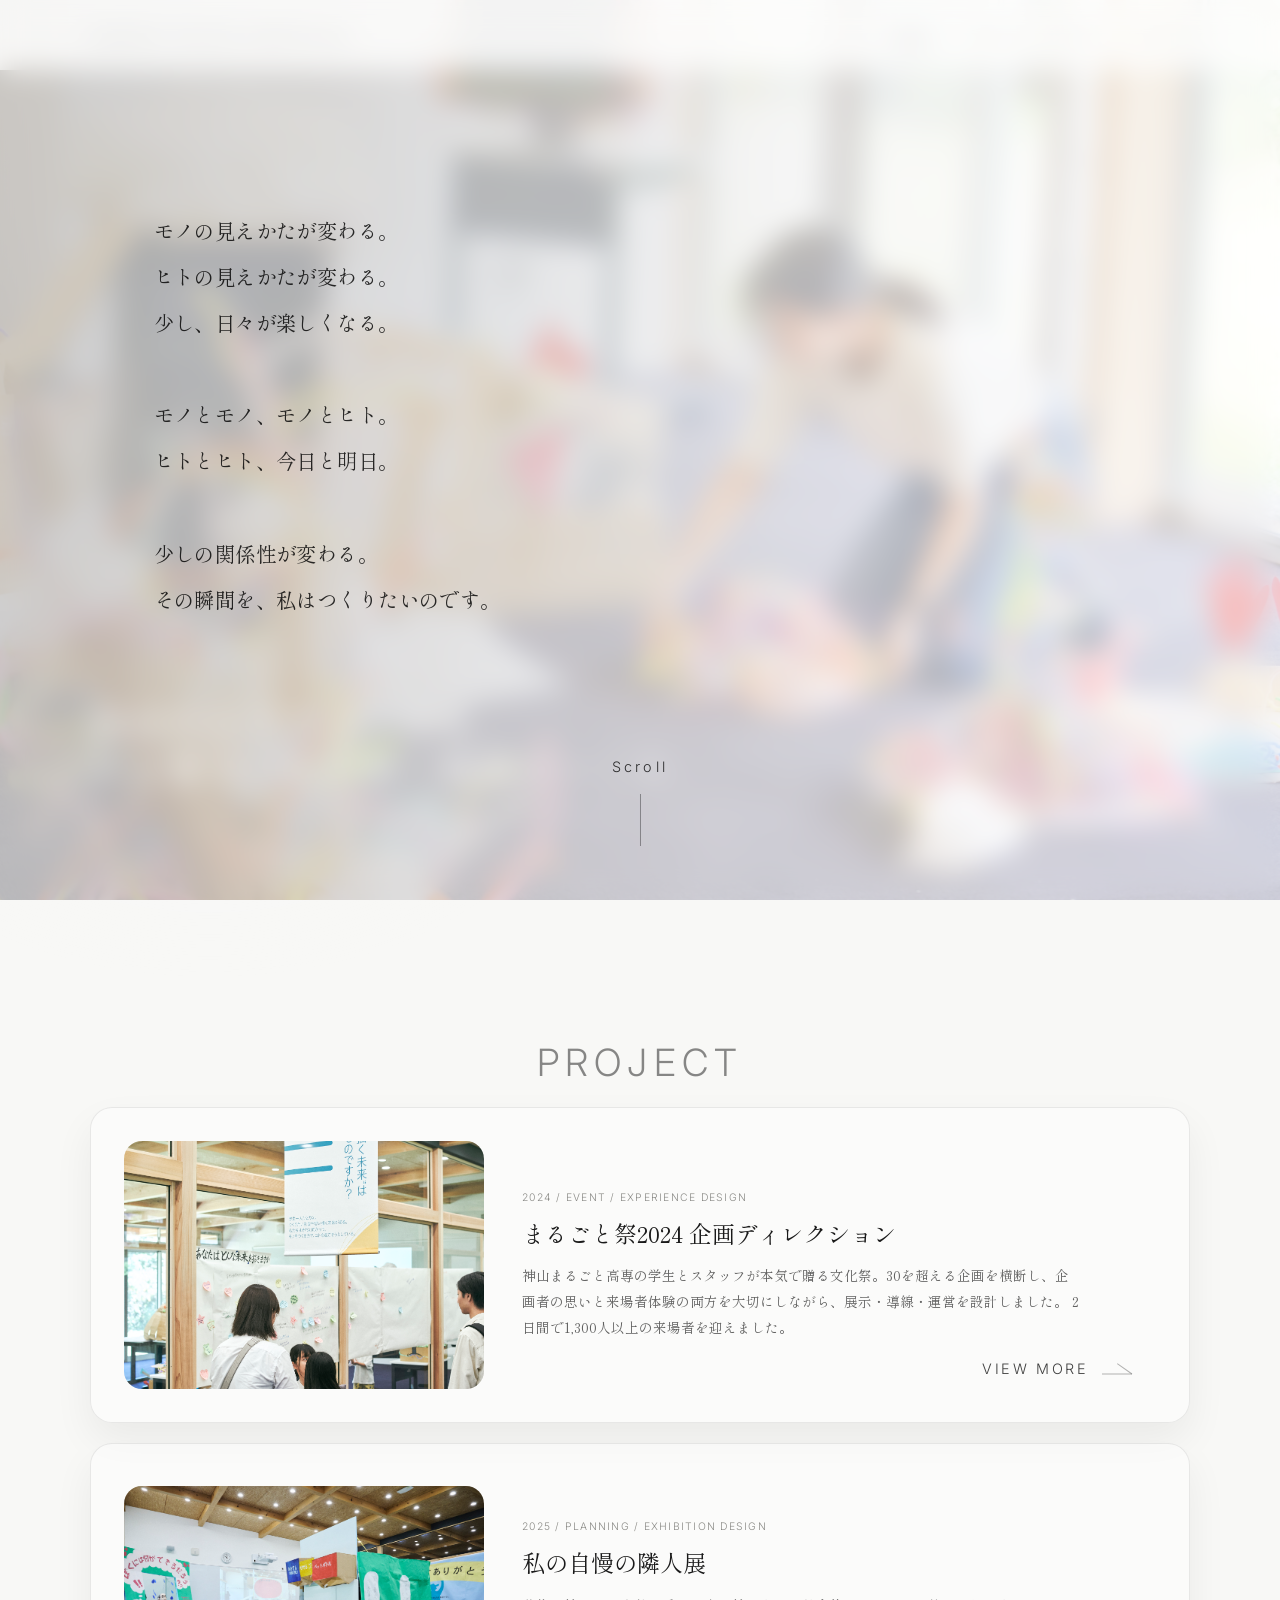
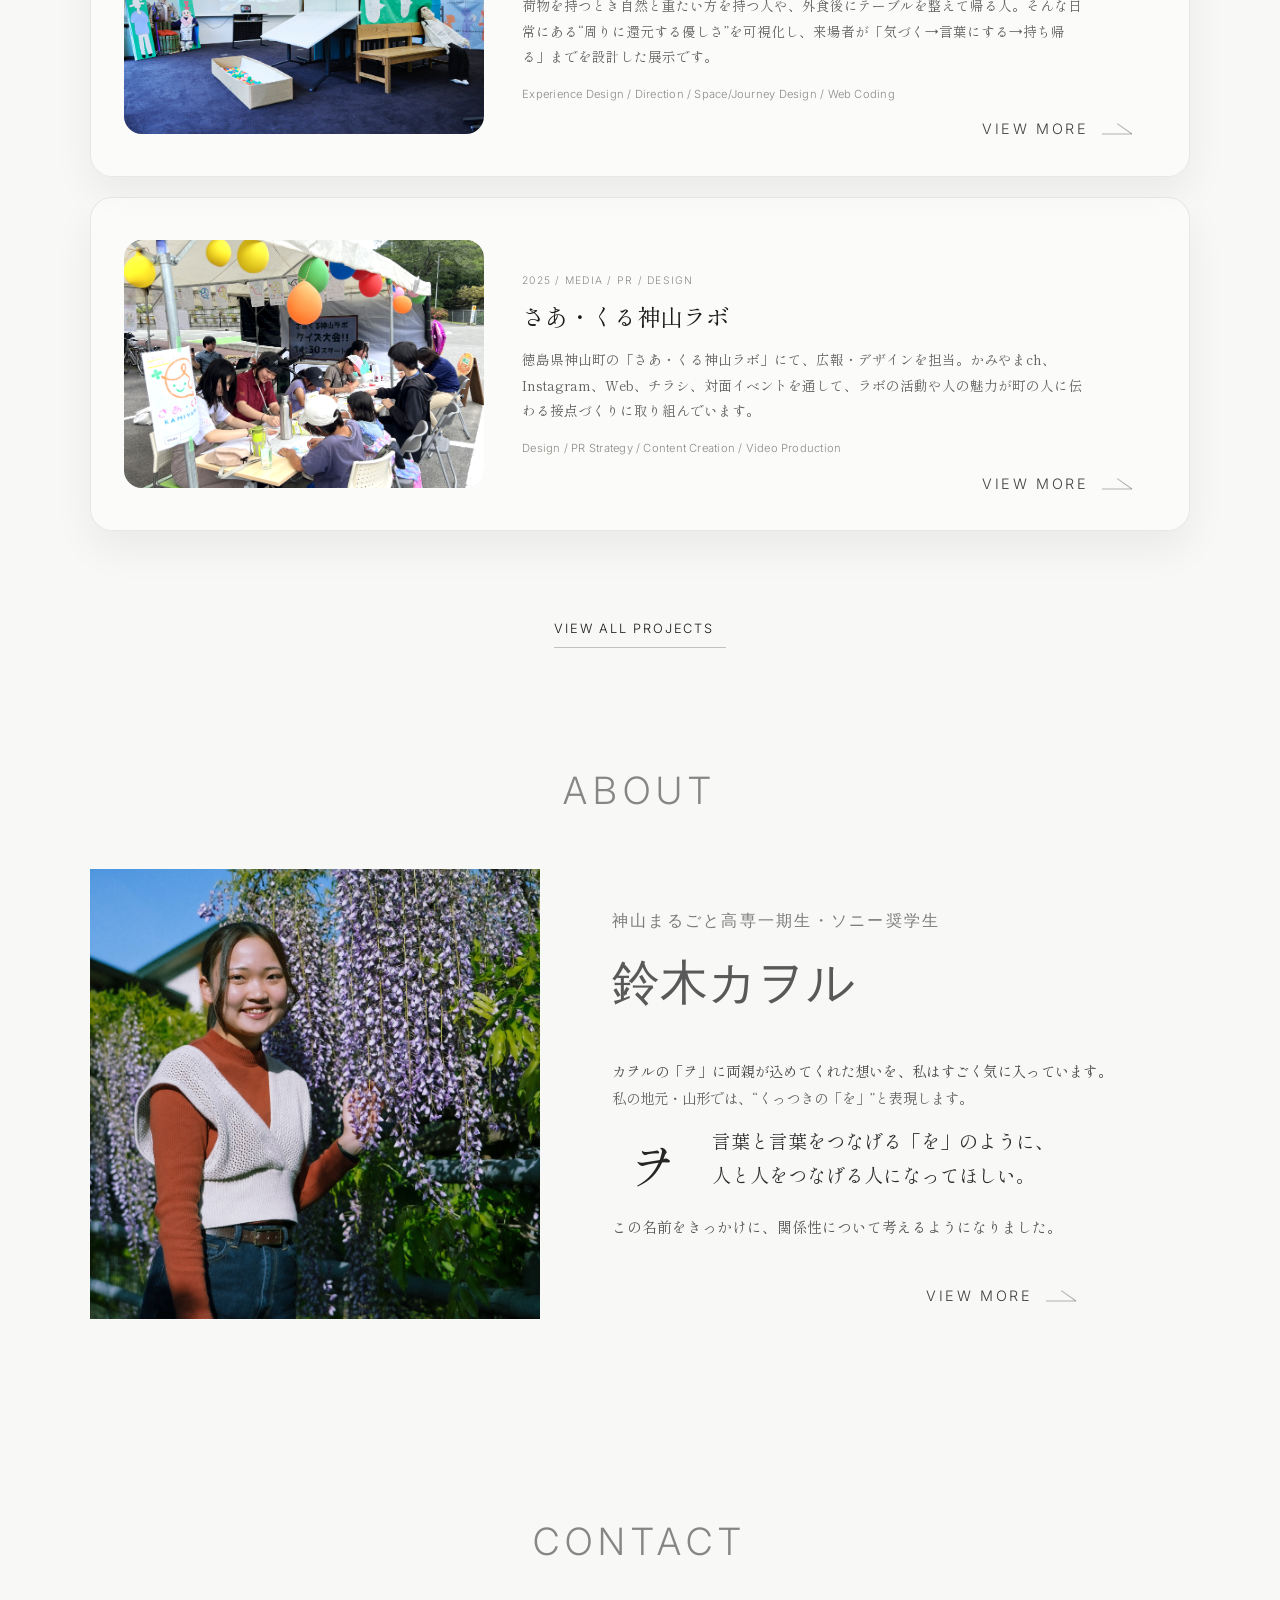
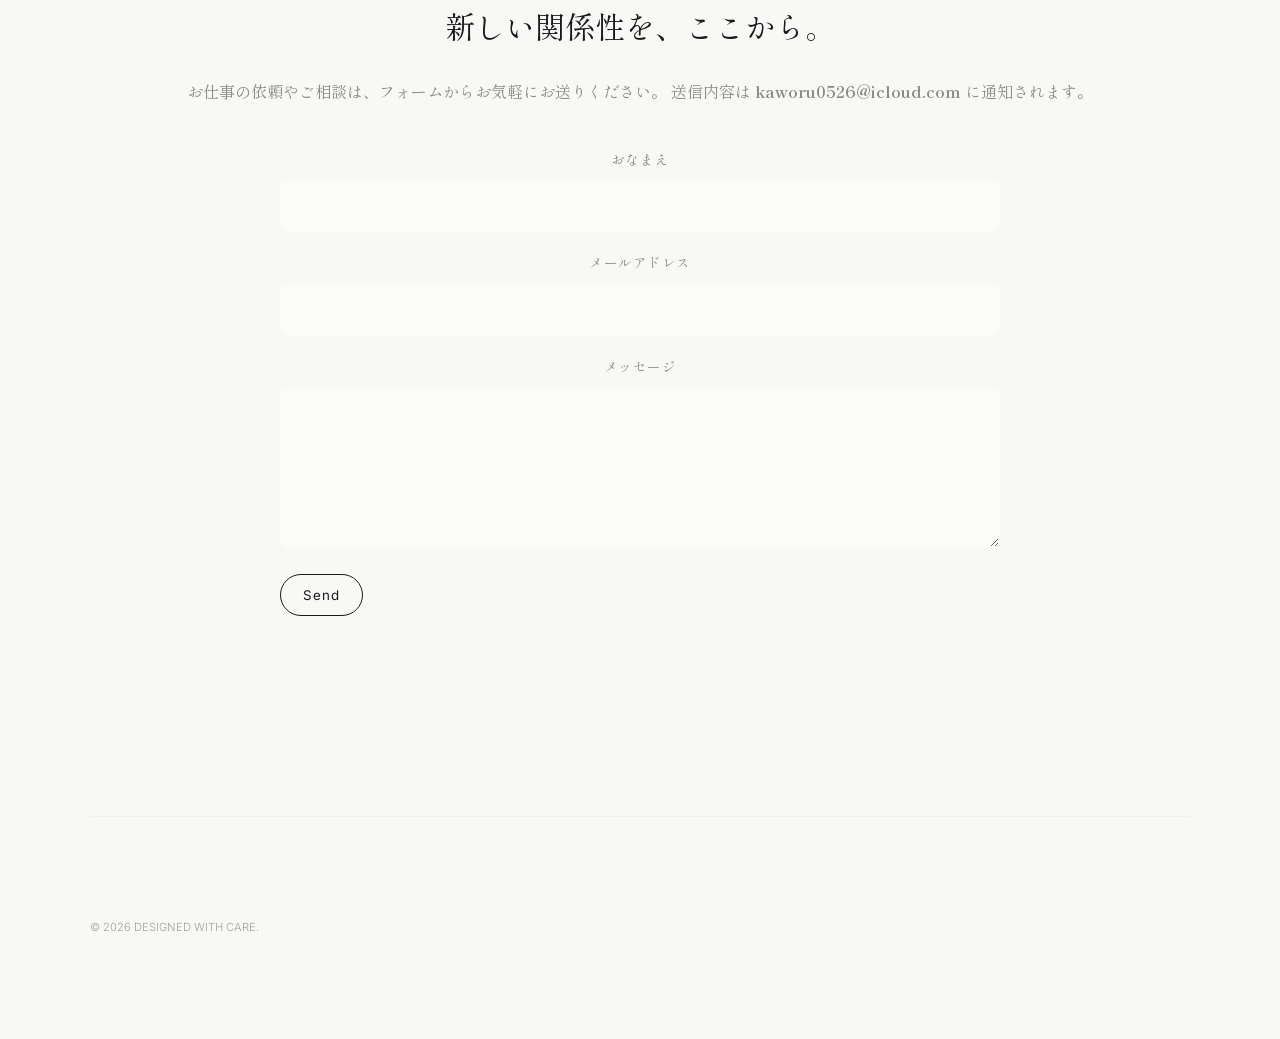
==== commit 6c8b304c: "Update project card and hero design" ====
--- a/index.html
+++ b/index.html
@@ -4,25 +4,27 @@
   <meta charset="UTF-8" />
   <meta name="viewport" content="width=device-width, initial-scale=1.0" />
   <title>Portfolio | Relational Design</title>
-  <link rel="stylesheet" href="css/style.css" />
+  <link rel="stylesheet" href="css/style.css?v=20260628-2" />
 
   <style>
-    :root{ --header-h: 72px; }
+    :root {
+      --header-h: 72px;
+    }
 
     .hero,
-    #main-header{
+    #main-header {
       width: 100vw;
       margin-left: calc(50% - 50vw);
     }
 
-    #main-header{
+    #main-header {
       position: fixed;
       top: 0;
       left: 0;
       z-index: 999;
     }
 
-    .hero{
+    .hero {
       position: relative;
       min-height: 100vh;
       padding-top: var(--header-h);
@@ -32,10 +34,10 @@
       background-repeat: no-repeat;
     }
 
-    .hero::before{
-      content:"";
-      position:absolute;
-      inset:0;
+    .hero::before {
+      content: "";
+      position: absolute;
+      inset: 0;
       background: linear-gradient(
         90deg,
         rgba(0,0,0,0.55) 0%,
@@ -43,36 +45,34 @@
         rgba(0,0,0,0.05) 70%,
         rgba(0,0,0,0.00) 100%
       );
-      pointer-events:none;
-    }
-
-    
+      pointer-events: none;
+    }
 
     .hero-copy,
-    .hero-footer{
+    .hero-footer {
       position: relative;
       z-index: 1;
       color: #fff;
       text-shadow: 0 6px 22px rgba(0,0,0,0.35);
     }
 
-    .hero-copy{
-      padding: 12vh 0vw;   /* ← ここ。10vw→6vwくらいにすると左寄りになる */
-    }
-
-
-.hero-copy h1{
-  font-family: 'Inter', 'Shippori Mincho', serif;
-  font-size: clamp(1.8rem, 3vw, 3.2rem);
-  line-height: 1.15;
-  letter-spacing: 0.02em;
-  font-weight: 200;
-}
-
-
-
-
-    .hero-footer{
+    .hero-copy {
+      width: 100%;
+      max-width: var(--container-max);
+      margin: 0 auto;
+      padding: 12vh var(--container-pad);
+      box-sizing: border-box;
+    }
+
+    .hero-copy h1 {
+      font-family: 'Inter', 'Shippori Mincho', serif;
+      font-size: clamp(1.8rem, 3vw, 3.2rem);
+      line-height: 1.15;
+      letter-spacing: 0.02em;
+      font-weight: 200;
+    }
+
+    .hero-footer {
       position: absolute;
       left: 8vw;
       bottom: 5vh;
@@ -86,43 +86,81 @@
     }
 
     #projects,
-    #contact{
+    #about-values,
+    #contact {
       scroll-margin-top: calc(var(--header-h) + 20px);
     }
 
-    a{ color: inherit; text-decoration: none; }
-    a:hover{ opacity: .75; }
+    a {
+      color: inherit;
+      text-decoration: none;
+    }
+
+    a:hover {
+      opacity: .75;
+    }
+
+    @media (max-width: 768px) {
+      .hero {
+        min-height: 92vh;
+        background-position: center;
+      }
+
+      .hero-copy {
+        padding: calc(var(--header-h) + 72px) 6vw 56px;
+      }
+
+      .hero-copy h1 {
+        font-size: clamp(1.35rem, 6vw, 2rem);
+        line-height: 1.45;
+      }
+
+      #contact {
+        padding: 120px 0 !important;
+      }
+
+      #contact h2 {
+        white-space: normal !important;
+        line-height: 1.6;
+      }
+    }
+
+    @media (max-width: 480px) {
+      .hero-copy {
+        padding-left: 20px;
+        padding-right: 20px;
+      }
+
+      .hero-copy h1 {
+        font-size: clamp(1.2rem, 7vw, 1.75rem);
+      }
+    }
   </style>
 </head>
 
 <body class="home-page">
-<!-- ===== Intro Overlay ===== -->
-<div id="intro" class="intro" aria-hidden="true">
-  <div class="intro__inner">
-    <p class="intro__text">
-      モノの見えかたが変わる。<br>
-      ヒトの見えかたが変わる。<br>
-      少し、日々が楽しくなる。<br><br>
-      モノとモノ、モノとヒト。<br>
-      ヒトとヒト、今日と明日。<br><br>
-      少しの関係性が変わる。<br>
-      その瞬間を、私はつくりたいのです。
-    </p>
-  </div>
-
-  <!-- ✅ ここに置く（intro直下） -->
-  <div class="intro-hint" id="introHint" aria-hidden="false">
-    <div class="intro-hint__inner">
-      <span class="intro-hint__text">Scroll</span>
-      <span class="intro-hint__line" aria-hidden="true"></span>
+
+  <!-- ===== Intro Overlay ===== -->
+  <div id="intro" class="intro" aria-hidden="true">
+    <div class="intro__inner">
+      <p class="intro__text">
+        モノの見えかたが変わる。<br>
+        ヒトの見えかたが変わる。<br>
+        少し、日々が楽しくなる。<br><br>
+        モノとモノ、モノとヒト。<br>
+        ヒトとヒト、今日と明日。<br><br>
+        少しの関係性が変わる。<br>
+        その瞬間を、私はつくりたいのです。
+      </p>
+    </div>
+
+    <div class="intro-hint" id="introHint" aria-hidden="false">
+      <div class="intro-hint__inner">
+        <span class="intro-hint__text">Scroll</span>
+        <span class="intro-hint__line" aria-hidden="true"></span>
+      </div>
     </div>
   </div>
-</div>
-
-
-  </div>
-</div>
-
 
   <div class="container">
 
@@ -131,25 +169,20 @@
       <div class="logo">
         <a href="index.html">Kaworu Suzuki Portfolio</a>
       </div>
-      
+
       <nav id="main-nav">
         <a href="index.html" id="nav-home" class="current">Home</a>
         <a href="#projects" id="nav-project">Project</a>
         <a href="#about-values" id="nav-about">About</a>
         <a href="#contact" id="nav-contact">Contact</a>
-
         <span class="nav-indicator" aria-hidden="true"></span>
-    </nav>
-
+      </nav>
     </header>
 
     <main>
-      
 
       <!-- ================= HERO ================= -->
       <section class="hero" style="background-image: url('assets/images/hero.png');">
-
-
         <div class="hero-copy">
           <h1>
             関係性をデザインする。<br>
@@ -162,112 +195,112 @@
       <section id="projects" class="projects">
         <p class="section-label">Project</p>
 
-        <!-- ここにJSでカードを流し込む -->
         <div id="projects-list"></div>
 
         <div style="margin-top: 80px; text-align: center;">
-  <a href="projects.html" id="view-all-projects" class="cta-link">
-    <span class="cta-text">View All Projects</span>
-    <span class="cta-arrow" aria-hidden="true"></span>
-  </a>
-</div>
-
+          <a href="projects.html" id="view-all-projects" class="cta-link">
+            <span class="cta-text">View All Projects</span>
+            <span class="cta-arrow" aria-hidden="true"></span>
+          </a>
+        </div>
       </section>
 
-      <!-- ================= ABOUT (top page) ================= -->
+      <!-- ================= ABOUT ================= -->
       <section id="about-values" class="about-values-top">
-
-        <!-- これを grid の外に置く -->
         <p class="section-label about-values-top__label">ABOUT</p>
 
         <div class="about-values-top__inner">
           <div class="about-values-top__left">
-      <img src="assets/images/about-1.jpeg" class="about-values-top__photo" alt="about photo">
-      </div>
-
-    <div class="about-values-top__right">
-      <!-- ★左のタイトル分と同じ高さを確保する“空箱” -->
-      <div class="about-values-top__spacer" aria-hidden="true"></div>
-
-      <!-- ★ここが写真と上端が揃うブロック -->
-      <div class="about-values-top__content">
-        <div class="about-values-interactive">
-          <p class="about-values-meta">神山まるごと高専一期生・ソニー奨学生</p>
-          <p class="about-values-name">鈴木カヲル</p>
-          <div class="about-values-origin">
-            <p class="origin-lead">
-              カヲルの「ヲ」に両親が込めてくれた想いを、私はすごく気に入っています。
-            </p>
-            <p class="origin-kicker">私の地元・山形では、“くっつきの「を」”と表現します。</p>
-            <div class="origin-layout">
-              <div class="origin-dropcap">ヲ</div>
-              <div class="origin-text">
-                <p class="origin-main">
-                  言葉と言葉をつなげる「を」のように、<br>
-                  人と人をつなげる人になってほしい。
-                </p>
+            <img src="assets/images/about-1.jpeg" class="about-values-top__photo" alt="about photo">
+          </div>
+
+          <div class="about-values-top__right">
+            <div class="about-values-top__spacer" aria-hidden="true"></div>
+
+            <div class="about-values-top__content">
+              <div class="about-values-interactive">
+                <p class="about-values-meta">神山まるごと高専一期生・ソニー奨学生</p>
+                <p class="about-values-name">鈴木カヲル</p>
+
+                <div class="about-values-origin">
+                  <p class="origin-lead">
+                    カヲルの「ヲ」に両親が込めてくれた想いを、私はすごく気に入っています。
+                  </p>
+                  <p class="origin-kicker">
+                    私の地元・山形では、“くっつきの「を」”と表現します。
+                  </p>
+
+                  <div class="origin-layout">
+                    <div class="origin-dropcap">ヲ</div>
+                    <div class="origin-text">
+                      <p class="origin-main">
+                        言葉と言葉をつなげる「を」のように、<br>
+                        人と人をつなげる人になってほしい。
+                      </p>
+                    </div>
+                  </div>
+
+                  <p class="origin-note">
+                    この名前をきっかけに、関係性について考えるようになりました。
+                  </p>
+                </div>
+
+                <div class="about-mobile-copy">
+                  <p>神山まるごと高専一期生・ソニー奨学生</p>
+                  <p>鈴木カヲル</p>
+                  <p>カヲルの「ヲ」に両親が込めてくれた想いを、私はすごく気に入っています。</p>
+                  <p>
+                    私の地元・山形では、“くっつきの「を」”と表現します。<br>
+                    言葉と言葉をつなげる「を」のように、<br>
+                    人と人をつなげる人になってほしい。
+                  </p>
+                  <p>この名前をきっかけに、関係性について考えるようになりました。</p>
+                </div>
               </div>
             </div>
-            <p class="origin-note">
-              この名前をきっかけに、関係性について考えるようになりました。
-            </p>
-          </div>
-          <div class="about-mobile-copy">
-            <p>神山まるごと高専一期生・ソニー奨学生</p>
-            <p>鈴木カヲル</p>
-            <p>カヲルの「ヲ」に両親が込めてくれた想いを、私はすごく気に入っています。</p>
-            <p>私の地元・山形では、“くっつきの「を」”と表現します。<br>
-              言葉と言葉をつなげる「を」のように、<br>
-              人と人をつなげる人になってほしい。</p>
-            <p>この名前をきっかけに、関係性について考えるようになりました。</p>
           </div>
         </div>
-      </div>
-    </div>
-
-  </div>
-  <!-- ★これを section 直下に1個だけ置く（右下固定するやつ） -->
-  <a href="about.html" class="project-row__ctaLine about-values-cta">
-    <span class="cta-text">View more</span>
-    <span class="cta-arrow" aria-hidden="true"></span>
-  </a>
-</section>
-
-
-
-
-
-
+
+        <a href="about.html" class="project-row__ctaLine about-values-cta">
+          <span class="cta-text">View more</span>
+          <span class="cta-arrow" aria-hidden="true"></span>
+        </a>
+      </section>
 
       <!-- ================= CONTACT ================= -->
       <section id="contact" style="padding: 200px 0;">
         <p class="section-label" style="text-align:center;">Contact</p>
-        <h2 style="font-size: clamp(1.4rem, 3vw, 1.9rem); font-weight: 300; margin-top: 32px; text-align:center; white-space: nowrap;">
+
+        <h2 style="font-size: clamp(1.4rem, 3vw, 1.9rem); font-weight: 300; margin-top: 32px; text-align:center;">
           新しい関係性を、ここから。
         </h2>
+
         <p style="margin-top: 20px; color: var(--sub); text-align:center;">
           お仕事の依頼やご相談は、フォームからお気軽にお送りください。
           送信内容は <strong>kaworu0526@icloud.com</strong> に通知されます。
         </p>
+
         <form style="margin-top: 40px; max-width: 720px; display: grid; gap: 18px;"
               action="https://formspree.io/f/xojdpqbz" method="POST">
-              
-              
+
           <div>
             <label for="contact-name" style="display:block; font-size:0.85rem; color:var(--sub); margin-bottom:8px; letter-spacing:0.04em;">おなまえ</label>
             <input id="contact-name" name="name" type="text" autocomplete="name" required
                    style="width:100%; padding:14px 16px; border-radius:12px; border:1px solid var(--glass-border); background:var(--glass-bg); color:var(--text); font-size:0.95rem; font-family:var(--font-jp); outline:none;">
           </div>
+
           <div>
             <label for="contact-email" style="display:block; font-size:0.85rem; color:var(--sub); margin-bottom:8px; letter-spacing:0.04em;">メールアドレス</label>
             <input id="contact-email" name="email" type="email" autocomplete="email" required
                    style="width:100%; padding:14px 16px; border-radius:12px; border:1px solid var(--glass-border); background:var(--glass-bg); color:var(--text); font-size:0.95rem; font-family:var(--font-jp); outline:none;">
           </div>
+
           <div>
             <label for="contact-message" style="display:block; font-size:0.85rem; color:var(--sub); margin-bottom:8px; letter-spacing:0.04em;">メッセージ</label>
             <textarea id="contact-message" name="message" required
                       style="width:100%; min-height:160px; padding:14px 16px; border-radius:12px; border:1px solid var(--glass-border); background:var(--glass-bg); color:var(--text); font-size:0.95rem; font-family:var(--font-jp); outline:none; resize:vertical;"></textarea>
           </div>
+
           <button type="submit"
                   style="justify-self:start; padding:12px 22px; border-radius:999px; border:1px solid var(--text); background:transparent; color:var(--text); font-family:var(--font-en); letter-spacing:0.08em; cursor:pointer;">
             Send
@@ -283,8 +316,10 @@
 
   </div>
 
-  <script src="js/data.js"></script>
-  <script src="js/main.js"></script>
+  <script src="js/data.js?v=20260628-3"></script>
+  <script src="js/supabase-config.js"></script>
+  <script src="js/project-api.js?v=20260628-2"></script>
+  <script src="js/main.js?v=20260628-3"></script>
 
   <script>
     (function(){
--- a/css/style.css
+++ b/css/style.css
@@ -71,7 +71,7 @@
 }
 
 * { box-sizing: border-box; margin: 0; padding: 0; }
-html, body { height: 100%; }
+html, body { min-height: 100%; }
 
 /* ✅ 右の謎余白 / 横スクロールの原因を潰す */
 body {
@@ -197,16 +197,32 @@
   left: 0;
   width: 100%;
   height: 48px;
+  z-index: 999;
 
   display: flex;
   align-items: center;
   gap: 24px;               /* 戻る＋パンくずの距離 */
 
   padding: 0 var(--container-pad);
+  background: rgba(248, 248, 246, 0.86);
+  -webkit-backdrop-filter: blur(16px);
+  backdrop-filter: blur(16px);
+  opacity: 0;
+  pointer-events: none;
+  transform: translateY(-6px);
+  transition:
+    opacity 0.28s var(--ease),
+    transform 0.28s var(--ease);
 
   font-family: var(--font-en);
   font-size: 0.75rem;
   letter-spacing: .08em;
+}
+
+.page-subnav.is-visible {
+  opacity: 1;
+  pointer-events: auto;
+  transform: translateY(0);
 }
 
 .back-link{
@@ -323,10 +339,8 @@
   inset:0;
   background: linear-gradient(
     90deg,
-    rgba(0,0,0,0.55) 0%,
-    rgba(0,0,0,0.25) 45%,
-    rgba(0,0,0,0.05) 70%,
-    rgba(0,0,0,0.00) 100%
+    rgba(10, 30, 60, 0.75),
+    rgba(25, 85, 150, 0.35)
   );
   pointer-events:none;
 }
@@ -1864,3 +1878,1619 @@
     line-height: 1.6;
     margin-top: 6px;
 }
+
+/* ============================================================
+   Final Responsive Fix
+   PC版はなるべく維持して、スマホ・タブレットだけ補正
+============================================================ */
+
+html,
+body {
+  max-width: 100%;
+  overflow-x: hidden;
+}
+
+img,
+video,
+iframe {
+  max-width: 100%;
+}
+
+/* ------------------------------
+   Header
+------------------------------ */
+
+@media (max-width: 768px) {
+  :root {
+    --header-h: 84px;
+    --header-h-scrolled: 84px;
+    --container-pad: 5vw;
+  }
+
+  #main-header {
+    height: auto !important;
+    min-height: var(--header-h);
+    padding: 10px 5vw !important;
+    flex-direction: column;
+    justify-content: center;
+    align-items: center;
+    gap: 6px;
+  }
+
+  #main-header .logo {
+    width: 100%;
+    text-align: center;
+  }
+
+  #main-header .logo a {
+    font-size: 0.68rem;
+    letter-spacing: 0.12em;
+    line-height: 1.4;
+    white-space: normal;
+  }
+
+  #main-nav {
+    width: 100%;
+    justify-content: center;
+    flex-wrap: wrap;
+    gap: 4px 14px;
+  }
+
+  #main-nav a {
+    font-size: 0.62rem;
+    padding: 4px 0;
+  }
+
+  #main-nav .nav-indicator {
+    display: none;
+  }
+
+  .page-subnav {
+    top: var(--header-h);
+    height: 38px;
+    padding: 0 5vw;
+    font-size: 0.68rem;
+  }
+}
+
+/* ------------------------------
+   Home Hero
+------------------------------ */
+
+@media (max-width: 768px) {
+  .home-page .hero {
+    min-height: 92vh;
+    align-items: flex-end;
+  }
+
+  .home-page .hero-copy {
+    padding: calc(var(--header-h) + 56px) 6vw 64px !important;
+    transform: none !important;
+  }
+
+  .home-page .hero-copy h1 {
+    font-size: clamp(1.25rem, 6vw, 2rem) !important;
+    line-height: 1.45 !important;
+    letter-spacing: 0.03em;
+  }
+
+  .intro__inner {
+    padding: 18vh 8vw;
+  }
+
+  .intro__text {
+    font-size: clamp(0.95rem, 4vw, 1.2rem);
+    line-height: 2.1;
+  }
+}
+
+/* ------------------------------
+   Project Row
+------------------------------ */
+
+@media (max-width: 768px) {
+  .projects {
+    padding: 96px 0 88px;
+  }
+
+  .project-row {
+    grid-template-columns: 1fr !important;
+    gap: 18px;
+    padding: 18px;
+    border-radius: 18px;
+  }
+
+  .project-row__media {
+    aspect-ratio: 16 / 10;
+    border-radius: 14px;
+  }
+
+  .project-row__content {
+    padding-top: 0 !important;
+  }
+
+  .project-row__title {
+    font-size: 1.25rem;
+    line-height: 1.45;
+  }
+
+  .project-row__desc {
+    font-size: 0.86rem;
+    line-height: 1.8;
+  }
+
+  .project-row__ctaWrap {
+    justify-content: flex-start !important;
+  }
+}
+
+/* ------------------------------
+   Home About
+------------------------------ */
+
+@media (max-width: 980px) {
+  .about-values-top__inner {
+    grid-template-columns: 1fr !important;
+    gap: 32px !important;
+  }
+
+  .about-values-top__photo {
+    width: 100% !important;
+    max-width: 520px;
+    margin: 0 auto !important;
+  }
+
+  .about-values-top__content {
+    margin-top: 0 !important;
+    margin-left: 0 !important;
+  }
+
+  .about-values-cta {
+    position: static !important;
+    margin-top: 32px;
+    transform: none !important;
+  }
+}
+
+@media (max-width: 768px) {
+  .about-values-top {
+    padding-top: 80px;
+    padding-bottom: 80px;
+  }
+
+  .about-values-top__label {
+    margin-bottom: 36px;
+  }
+
+  .about-values-top__content {
+    padding-left: 0 !important;
+    padding-right: 0 !important;
+  }
+
+  .about-values-meta,
+  .about-values-name,
+  .about-values-origin {
+    display: none !important;
+  }
+
+  .about-mobile-copy {
+    display: block !important;
+    text-align: left;
+    line-height: 1.9;
+  }
+
+  .about-mobile-copy p {
+    margin: 10px 0;
+    font-size: 0.94rem;
+  }
+
+  .about-mobile-copy p:nth-child(1) {
+    font-family: var(--font-en);
+    font-size: 0.72rem;
+    letter-spacing: 0.1em;
+    text-transform: uppercase;
+    color: rgba(0,0,0,.58);
+  }
+
+  .about-mobile-copy p:nth-child(2) {
+    font-size: 2rem;
+    line-height: 1.2;
+    color: rgba(0,0,0,.82);
+    margin: 6px 0 18px;
+  }
+}
+
+/* ------------------------------
+   Contact
+------------------------------ */
+
+@media (max-width: 768px) {
+  #contact {
+    padding: 110px 0 !important;
+  }
+
+  #contact h2 {
+    white-space: normal !important;
+    line-height: 1.6;
+  }
+
+  #contact p {
+    font-size: 0.92rem;
+    line-height: 1.9;
+  }
+
+  #contact form {
+    width: 100%;
+    max-width: 100% !important;
+  }
+
+  #contact button {
+    justify-self: center !important;
+  }
+}
+
+/* ------------------------------
+   Small Phone
+------------------------------ */
+
+@media (max-width: 480px) {
+  :root {
+    --container-pad: 20px;
+  }
+
+  .container {
+    padding-left: 20px;
+    padding-right: 20px;
+  }
+
+  .section-label {
+    font-size: 1.35rem;
+    letter-spacing: 0.16em;
+    margin-bottom: 36px;
+  }
+
+  .home-page .hero-copy {
+    padding-left: 20px !important;
+    padding-right: 20px !important;
+  }
+
+  .home-page .hero-copy h1 {
+    font-size: clamp(1.18rem, 6.8vw, 1.65rem) !important;
+  }
+
+  .project-row {
+    padding: 16px;
+  }
+
+  footer {
+    padding: 64px 0 !important;
+    text-align: center;
+  }
+}
+
+/* ============================================================
+   Project Detail UI Upgrade
+   おしゃれさを残しつつ、情報の見通しをよくする
+============================================================ */
+
+/* Hero */
+
+.detail-hero-img {
+  position: relative;
+  min-height: 100vh;
+  background-size: cover;
+  background-position: center;
+  background-repeat: no-repeat;
+}
+
+.detail-hero-img::before {
+  content: "";
+  position: absolute;
+  inset: 0;
+  background:
+    linear-gradient(
+      90deg,
+      rgba(0,0,0,0.58) 0%,
+      rgba(0,0,0,0.28) 46%,
+      rgba(0,0,0,0.08) 74%,
+      rgba(0,0,0,0.02) 100%
+    ),
+    linear-gradient(
+      180deg,
+      rgba(0,0,0,0.12) 0%,
+      rgba(0,0,0,0.00) 42%,
+      rgba(0,0,0,0.36) 100%
+    );
+  z-index: 1;
+  pointer-events: none;
+}
+
+.detail-hero-img::after {
+  content: none;
+}
+
+.hero-overlay {
+  position: relative;
+  z-index: 2;
+  max-width: 760px;
+  padding: 180px var(--container-pad) 0;
+  color: #fff;
+  text-shadow:
+    0 6px 20px rgba(0,0,0,0.45),
+    0 12px 40px rgba(0,0,0,0.25);
+}
+
+.detail-cat {
+  display: inline-block;
+  font-family: var(--font-en);
+  font-size: 0.72rem;
+  letter-spacing: 0.22em;
+  text-transform: uppercase;
+  opacity: 0.82;
+  margin-bottom: 18px;
+}
+
+.detail-title {
+  font-family: var(--font-jp);
+  font-size: clamp(2.2rem, 6vw, 5.2rem);
+  line-height: 1.18;
+  letter-spacing: 0.04em;
+  font-weight: 400;
+  margin: 0;
+}
+
+.detail-lead {
+  max-width: 680px;
+  margin-top: 24px;
+  font-size: clamp(0.95rem, 1.4vw, 1.12rem);
+  line-height: 2;
+  color: rgba(255,255,255,0.86);
+}
+
+.hero-meta-row {
+  display: flex;
+  flex-wrap: wrap;
+  gap: 10px;
+  margin-top: 34px;
+}
+
+.hero-meta-row span {
+  display: inline-flex;
+  flex-direction: column;
+  gap: 2px;
+  min-width: 120px;
+  padding: 12px 16px;
+  border: 1px solid rgba(255,255,255,0.25);
+  background: rgba(255,255,255,0.12);
+  -webkit-backdrop-filter: blur(12px);
+  backdrop-filter: blur(12px);
+  border-radius: 999px;
+  color: rgba(255,255,255,0.9);
+  font-family: var(--font-en);
+  font-size: 0.75rem;
+  letter-spacing: 0.08em;
+  text-transform: uppercase;
+}
+
+.hero-meta-row small {
+  display: block;
+  font-size: 0.58rem;
+  letter-spacing: 0.16em;
+  opacity: 0.62;
+}
+
+/* Content */
+
+.detail-content {
+  padding: 90px var(--container-pad) 120px;
+  max-width: var(--container-max);
+  margin: 0 auto;
+}
+
+.glass-panel {
+  background: rgba(255,255,255,0.48);
+  border: 1px solid rgba(0,0,0,0.07);
+  box-shadow: 0 18px 55px rgba(0,0,0,0.045);
+  border-radius: 22px;
+  -webkit-backdrop-filter: blur(14px);
+  backdrop-filter: blur(14px);
+}
+
+/* Project Summary */
+
+.project-intro-panel {
+  max-width: 960px;
+  margin: 0 auto 56px;
+  padding: 34px 38px;
+  text-align: center;
+}
+
+.project-intro-label {
+  font-family: var(--font-en);
+  font-size: 0.7rem;
+  letter-spacing: 0.2em;
+  text-transform: uppercase;
+  color: var(--sub);
+  margin-bottom: 16px;
+}
+
+.project-intro-text {
+  font-size: 1.05rem;
+  line-height: 2;
+  color: rgba(0,0,0,0.72);
+}
+
+/* Overview + Sidebar */
+
+.detail-top-grid {
+  align-items: start;
+}
+
+.overview-panel {
+  padding: 46px;
+}
+
+.detail-meta {
+  padding: 44px 34px;
+  position: sticky;
+  top: calc(var(--header-h) + 72px);
+}
+
+.section-label {
+  font-size: clamp(1.45rem, 3.2vw, 2.35rem);
+  letter-spacing: 0.16em;
+  color: rgba(0,0,0,0.46);
+  line-height: 1.25;
+}
+
+.large-text {
+  font-size: clamp(1rem, 1.35vw, 1.22rem);
+  line-height: 2.05;
+  color: rgba(0,0,0,0.78);
+}
+
+/* Summary cards */
+
+.summary-card-grid {
+  display: grid;
+  grid-template-columns: repeat(3, 1fr);
+  gap: 14px;
+  margin-top: 42px;
+}
+
+.summary-card {
+  padding: 22px 20px;
+  border: 1px solid rgba(0,0,0,0.08);
+  border-radius: 16px;
+  background: rgba(255,255,255,0.52);
+}
+
+.summary-card span {
+  display: block;
+  font-family: var(--font-en);
+  font-size: 0.68rem;
+  letter-spacing: 0.18em;
+  text-transform: uppercase;
+  color: var(--sub);
+  margin-bottom: 12px;
+}
+
+.summary-card p {
+  font-size: 0.9rem;
+  line-height: 1.85;
+  color: rgba(0,0,0,0.68);
+}
+
+/* Role */
+
+.meta-block {
+  margin-top: 28px;
+}
+
+.meta-block:first-of-type {
+  margin-top: 0;
+}
+
+.meta-title {
+  font-family: var(--font-en);
+  font-size: 0.68rem;
+  letter-spacing: 0.18em;
+  text-transform: uppercase;
+  color: var(--sub);
+  margin-bottom: 12px;
+}
+
+.role-list {
+  list-style: none;
+  display: grid;
+  gap: 9px;
+  padding: 0;
+  margin: 0;
+}
+
+.role-list li {
+  position: relative;
+  padding-left: 16px;
+  font-size: 0.92rem;
+  line-height: 1.65;
+  color: rgba(0,0,0,0.72);
+}
+
+.role-list li::before {
+  content: "";
+  position: absolute;
+  left: 0;
+  top: 0.78em;
+  width: 5px;
+  height: 5px;
+  border-radius: 999px;
+  background: rgba(0,0,0,0.36);
+}
+
+.what-list li {
+  color: rgba(0,0,0,0.68);
+}
+
+.meta-links {
+  display: grid;
+  gap: 10px;
+}
+
+.meta-links .cta-link {
+  justify-content: space-between;
+  width: 100%;
+}
+
+/* Context */
+
+.detail-section {
+  margin: 96px 0;
+}
+
+.detail-readable {
+  max-width: 980px;
+  margin-left: auto;
+  margin-right: auto;
+}
+
+.detail-readable .section-label {
+  text-align: center;
+}
+
+.content-box {
+  max-width: 900px;
+  margin: 0 auto;
+}
+
+.content-box p {
+  font-size: 1rem;
+  line-height: 2.1;
+  color: rgba(0,0,0,0.75);
+}
+
+.problem-card {
+  margin-top: 32px;
+  padding: 26px 30px;
+  border-left: 2px solid rgba(0,0,0,0.62);
+  background: rgba(255,255,255,0.52);
+  border-radius: 0 16px 16px 0;
+}
+
+.problem-label {
+  display: block;
+  font-family: var(--font-en);
+  font-size: 0.68rem;
+  letter-spacing: 0.18em;
+  text-transform: uppercase;
+  color: var(--sub);
+  margin-bottom: 10px;
+}
+
+.problem-card p {
+  margin: 0;
+}
+
+/* Process */
+
+.process-grid {
+  display: grid;
+  grid-template-columns: repeat(3, 1fr);
+  gap: 22px;
+}
+
+.process-card {
+  padding: 24px;
+  transition:
+    transform 0.45s var(--ease),
+    box-shadow 0.45s var(--ease);
+}
+
+.process-card:hover {
+  transform: translateY(-6px);
+  box-shadow: 0 26px 70px rgba(0,0,0,0.08);
+}
+
+.process-card__media {
+  overflow: hidden;
+  border-radius: 16px;
+  margin-bottom: 22px;
+  background: rgba(0,0,0,0.04);
+}
+
+.process-card__media img {
+  width: 100%;
+  aspect-ratio: 1 / 1;
+  object-fit: cover;
+  transition: transform 0.8s var(--ease);
+}
+
+.process-card:hover .process-card__media img {
+  transform: scale(1.05);
+}
+
+.step-num {
+  display: block;
+  font-family: var(--font-en);
+  font-size: 0.68rem;
+  letter-spacing: 0.18em;
+  text-transform: uppercase;
+  color: var(--sub);
+  margin-bottom: 10px;
+}
+
+.process-card h3 {
+  font-size: 1.35rem;
+  font-weight: 400;
+  margin-bottom: 12px;
+}
+
+.process-card p {
+  font-size: 0.9rem;
+  line-height: 1.85;
+  color: rgba(0,0,0,0.68);
+}
+
+/* Result / Learning */
+
+.result-grid {
+  align-items: stretch;
+  margin-top: 96px;
+}
+
+.result-panel,
+.learning-panel {
+  padding: 44px;
+}
+
+.result-highlight {
+  font-family: var(--font-jp);
+  font-size: clamp(1.25rem, 2.5vw, 1.85rem);
+  line-height: 1.75;
+  color: rgba(0,0,0,0.84);
+  margin-bottom: 26px;
+}
+
+.result-panel p,
+.learning-panel p {
+  line-height: 2;
+  color: rgba(0,0,0,0.72);
+}
+
+/* Next Project */
+
+.next-project-nav {
+  margin-top: 100px;
+  padding-top: 34px;
+  border-top: 1px solid rgba(0,0,0,0.08);
+  display: flex;
+  justify-content: space-between;
+  gap: 24px;
+  align-items: flex-end;
+  font-family: var(--font-en);
+}
+
+.back-projects-link {
+  display: inline-flex;
+  align-items: center;
+  font-size: 0.78rem;
+  letter-spacing: 0.16em;
+  text-transform: uppercase;
+  color: var(--sub);
+  padding-bottom: 8px;
+  position: relative;
+  border-bottom: 1px solid var(--cta-line);
+  transition: color 0.25s ease, opacity 0.25s ease, transform 0.25s ease;
+}
+
+.next-project-link {
+  display: inline-block;
+  text-align: right;
+  padding-bottom: 10px;
+  position: relative;
+  border-bottom: 1px solid var(--cta-line);
+  transition: color 0.25s ease, opacity 0.25s ease, transform 0.25s ease;
+}
+
+.back-projects-link::after,
+.next-project-link::after {
+  content: "";
+  position: absolute;
+  left: 0;
+  bottom: 0;
+  width: 100%;
+  height: 1px;
+  background: linear-gradient(
+    90deg,
+    transparent 0%,
+    transparent 45%,
+    var(--cta-line-hover) 50%,
+    transparent 55%,
+    transparent 100%
+  );
+  background-size: 200% 100%;
+  opacity: 0;
+  transition: opacity 0.3s var(--ease);
+}
+
+.back-projects-link:hover,
+.next-project-link:hover {
+  color: var(--text);
+  opacity: 0.9;
+  transform: translateY(-2px);
+}
+
+.back-projects-link:hover::after,
+.back-projects-link:focus-visible::after,
+.next-project-link:hover::after,
+.next-project-link:focus-visible::after {
+  opacity: 1;
+  animation: ctaLineSweep 1.1s linear infinite;
+}
+
+.next-project-link span {
+  display: block;
+  font-size: 0.7rem;
+  letter-spacing: 0.18em;
+  text-transform: uppercase;
+  color: var(--sub);
+  margin-bottom: 8px;
+}
+
+.next-project-link strong {
+  display: block;
+  font-family: var(--font-jp);
+  font-size: clamp(1.2rem, 2vw, 1.6rem);
+  font-weight: 400;
+}
+
+/* Tablet */
+
+@media (max-width: 980px) {
+  .detail-content {
+    padding-top: 72px;
+  }
+
+  .detail-grid,
+  .detail-top-grid,
+  .result-grid {
+    grid-template-columns: 1fr !important;
+  }
+
+  .detail-meta {
+    position: static;
+  }
+
+  .summary-card-grid {
+    grid-template-columns: 1fr;
+  }
+
+  .process-grid {
+    grid-template-columns: 1fr;
+  }
+}
+
+/* Mobile */
+
+@media (max-width: 768px) {
+  .detail-hero-img {
+    min-height: 92vh;
+    background-attachment: scroll !important;
+  }
+
+  .hero-overlay {
+    padding: calc(var(--header-h) + 96px) 6vw 72px;
+  }
+
+  .detail-title {
+    font-size: clamp(2rem, 11vw, 3.2rem);
+    line-height: 1.25;
+  }
+
+  .detail-lead {
+    font-size: 0.94rem;
+    line-height: 1.9;
+  }
+
+  .hero-meta-row {
+    gap: 8px;
+    margin-top: 26px;
+  }
+
+  .hero-meta-row span {
+    min-width: auto;
+    width: 100%;
+    border-radius: 16px;
+  }
+
+  .detail-content {
+    padding: 64px 5vw 96px;
+  }
+
+  .project-intro-panel {
+    padding: 28px 22px;
+    margin-bottom: 40px;
+    text-align: left;
+  }
+
+  .project-intro-text {
+    font-size: 0.95rem;
+    line-height: 1.95;
+  }
+
+  .overview-panel,
+  .detail-meta,
+  .result-panel,
+  .learning-panel {
+    padding: 28px 22px;
+  }
+
+  .section-label {
+    font-size: 1.45rem;
+    letter-spacing: 0.14em;
+    text-align: left;
+  }
+
+  .large-text {
+    font-size: 0.98rem;
+    line-height: 1.95;
+  }
+
+  .detail-section {
+    margin: 72px 0;
+  }
+
+  .detail-readable .section-label {
+    text-align: left;
+  }
+
+  .content-box p {
+    font-size: 0.95rem;
+    line-height: 1.95;
+  }
+
+  .problem-card {
+    padding: 22px 20px;
+  }
+
+  .process-card {
+    padding: 20px;
+  }
+
+  .next-project-nav {
+    margin-top: 72px;
+    flex-direction: column;
+    align-items: flex-start;
+  }
+
+  .next-project-link {
+    text-align: left;
+  }
+}
+
+/* ============================================================
+   Project Detail Text Size Adjustment
+   文字を少し控えめにして、読みやすさを上げる
+============================================================ */
+
+/* ------------------------------
+   1枚目：Heroの文字サイズ調整
+------------------------------ */
+
+.detail-hero-img {
+  min-height: 88vh;
+}
+
+.hero-overlay {
+  max-width: 720px;
+  padding-top: 160px;
+}
+
+.detail-cat {
+  font-size: 0.68rem;
+  letter-spacing: 0.2em;
+  margin-bottom: 16px;
+}
+
+.detail-title {
+  font-size: clamp(2.1rem, 4vw, 3.4rem) !important;
+  line-height: 1.32 !important;
+  letter-spacing: 0.03em;
+  max-width: 720px;
+}
+
+.detail-lead {
+  max-width: 620px;
+  margin-top: 20px;
+  font-size: 0.95rem;
+  line-height: 1.9;
+}
+
+.hero-meta-row {
+  margin-top: 28px;
+}
+
+.hero-meta-row span {
+  padding: 10px 15px;
+  font-size: 0.68rem;
+}
+
+/* ------------------------------
+   詳細ページ全体の見出しを少し小さく
+------------------------------ */
+
+.project-detail .section-label {
+  font-size: clamp(1.45rem, 2.4vw, 2rem) !important;
+  letter-spacing: 0.14em;
+  line-height: 1.35;
+  margin-bottom: 28px;
+}
+
+/* Overview本文も少しだけ控えめに */
+.project-detail .large-text {
+  font-size: clamp(0.98rem, 1.15vw, 1.1rem);
+  line-height: 2;
+}
+
+/* ------------------------------
+   2枚目：Result / Learning調整
+------------------------------ */
+
+.result-grid {
+  grid-template-columns: minmax(0, 1.45fr) minmax(320px, 0.8fr);
+  gap: 28px;
+}
+
+.result-panel,
+.learning-panel {
+  padding: 38px 40px;
+}
+
+/* Resultの大きい文章を控えめに */
+.result-highlight {
+  font-size: clamp(1.15rem, 1.8vw, 1.45rem) !important;
+  line-height: 1.85;
+  margin-bottom: 26px;
+  letter-spacing: 0.03em;
+}
+
+/* 本文を少し読みやすく */
+.result-panel p,
+.learning-panel p {
+  font-size: 0.95rem;
+  line-height: 2;
+}
+
+/* Learning側の本文が細くなりすぎないように */
+.learning-panel {
+  min-width: 0;
+}
+
+.learning-panel .section-label {
+  text-align: center;
+}
+
+/* ------------------------------
+   スマホではさらに控えめ
+------------------------------ */
+
+@media (max-width: 768px) {
+  .detail-hero-img {
+    min-height: 86vh;
+  }
+
+  .hero-overlay {
+    padding-top: calc(var(--header-h) + 82px);
+  }
+
+  .detail-title {
+    font-size: clamp(1.75rem, 8.5vw, 2.55rem) !important;
+    line-height: 1.35 !important;
+  }
+
+  .detail-lead {
+    font-size: 0.9rem;
+    line-height: 1.85;
+  }
+
+  .project-detail .section-label {
+    font-size: clamp(1.25rem, 6vw, 1.55rem) !important;
+    letter-spacing: 0.12em;
+  }
+
+  .result-panel,
+  .learning-panel {
+    padding: 28px 22px;
+  }
+
+  .result-highlight {
+    font-size: 1.12rem !important;
+    line-height: 1.9;
+  }
+
+  .result-panel p,
+  .learning-panel p {
+    font-size: 0.92rem;
+    line-height: 1.95;
+  }
+}
+
+/* ============================================================
+   About Page Responsive Fix
+============================================================ */
+
+/* Profile */
+.profile-section {
+  margin-bottom: 110px;
+}
+
+.profile-card {
+  display: grid;
+  grid-template-columns: 220px minmax(0, 1fr);
+  gap: 56px;
+  align-items: start;
+  max-width: 980px;
+  margin: 0 auto;
+  padding: 42px 46px;
+  border-radius: 22px;
+  border: 1px solid rgba(0,0,0,0.06);
+  background: rgba(255,255,255,0.45);
+  box-shadow: 0 18px 55px rgba(0,0,0,0.04);
+  -webkit-backdrop-filter: blur(14px);
+  backdrop-filter: blur(14px);
+}
+
+.profile-meta {
+  display: grid;
+  gap: 28px;
+}
+
+.profile-meta-item span {
+  display: block;
+  font-family: var(--font-en);
+  font-size: 0.7rem;
+  letter-spacing: 0.18em;
+  text-transform: uppercase;
+  color: var(--sub);
+  margin-bottom: 8px;
+}
+
+.profile-meta-item p {
+  font-size: 1.15rem;
+  line-height: 1.7;
+  color: rgba(0,0,0,0.72);
+}
+
+.profile-body {
+  max-width: 680px;
+}
+
+.profile-body p {
+  font-size: 0.96rem;
+  line-height: 2;
+  color: rgba(0,0,0,0.74);
+  margin-bottom: 20px;
+}
+
+/* About全体のスマホ調整 */
+@media (max-width: 768px) {
+  .about-page {
+    padding-top: var(--header-h);
+  }
+
+  .about-hero {
+    min-height: auto;
+    padding: calc(var(--header-h) + 72px) 6vw 80px;
+  }
+
+  .about-hero h1 {
+    font-size: clamp(2rem, 10vw, 3rem);
+    line-height: 1.45;
+    margin-bottom: 28px;
+  }
+
+  .about-hero p {
+    font-size: 0.94rem;
+    line-height: 2;
+  }
+
+  .about-hero p br {
+    display: none;
+  }
+
+  .about-section {
+    padding: 88px 6vw;
+  }
+
+  .about-section .section-label {
+    font-size: 1.45rem;
+    letter-spacing: 0.16em;
+    margin-bottom: 40px;
+  }
+
+  .profile-section {
+    margin-bottom: 88px;
+  }
+
+  .profile-card {
+    grid-template-columns: 1fr;
+    gap: 34px;
+    padding: 30px 24px;
+    border-radius: 18px;
+  }
+
+  .profile-meta {
+    grid-template-columns: 1fr 1fr;
+    gap: 14px;
+  }
+
+  .profile-meta-item {
+    padding: 18px 16px;
+    border-radius: 14px;
+    background: rgba(255,255,255,0.55);
+    border: 1px solid rgba(0,0,0,0.05);
+  }
+
+  .profile-meta-item span {
+    font-size: 0.64rem;
+    margin-bottom: 6px;
+  }
+
+  .profile-meta-item p {
+    font-size: 0.98rem;
+    line-height: 1.6;
+  }
+
+  .profile-body {
+    max-width: 100%;
+  }
+
+  .profile-body p {
+    font-size: 0.92rem;
+    line-height: 2;
+    margin-bottom: 18px;
+  }
+
+  .about-grid {
+    grid-template-columns: 1fr;
+    gap: 34px;
+    margin-bottom: 88px;
+  }
+
+  .about-grid-img {
+    border-radius: 18px;
+  }
+
+  .about-grid-text h2 {
+    font-size: 1.45rem;
+    line-height: 1.7;
+  }
+
+  .about-grid-text p {
+    font-size: 0.92rem;
+    line-height: 2;
+  }
+
+  .about-grid-text p br {
+    display: none;
+  }
+
+  .values-list {
+    grid-template-columns: 1fr;
+    gap: 18px;
+    margin-top: 42px;
+  }
+
+  .value-card {
+    padding: 28px 24px;
+    text-align: left;
+  }
+
+  .value-number {
+    font-size: 1.9rem;
+    margin-bottom: 10px;
+  }
+
+  .value-card h3 {
+    font-size: 1.25rem;
+  }
+
+  .value-card p {
+    font-size: 0.9rem;
+    line-height: 1.9;
+  }
+
+  .tools-section {
+    margin-top: 88px;
+  }
+
+  .tools-grid {
+    grid-template-columns: 1fr;
+    gap: 32px;
+  }
+
+  .tools-list {
+    grid-template-columns: 1fr 1fr;
+    gap: 12px;
+  }
+
+  .tool-item {
+    font-size: 0.82rem;
+    gap: 10px;
+  }
+
+  .tool-icon {
+    width: 32px;
+    height: 32px;
+    flex-basis: 32px;
+    border-radius: 9px;
+    font-size: 0.72rem;
+  }
+
+  .tools-lead {
+    margin-top: 0;
+    font-size: 0.9rem;
+    line-height: 2;
+  }
+}
+
+@media (max-width: 480px) {
+  .about-section {
+    padding-left: 20px;
+    padding-right: 20px;
+  }
+
+  .about-hero {
+    padding-left: 20px;
+    padding-right: 20px;
+  }
+
+  .profile-card {
+    padding: 26px 20px;
+  }
+
+  .profile-meta {
+    grid-template-columns: 1fr;
+  }
+
+  .tools-list {
+    grid-template-columns: 1fr;
+  }
+}
+
+/* ============================================================
+   Responsive Polish
+   既存構成を保ったまま、小さい画面の余白と可読性だけ補正
+============================================================ */
+
+@media (max-width: 768px) {
+  .projects-hero {
+    padding: 88px var(--container-pad) 48px !important;
+    margin-bottom: 0 !important;
+  }
+
+  .projects-hero h1 {
+    font-size: clamp(1.65rem, 8.6vw, 2rem) !important;
+    line-height: 1.35;
+    letter-spacing: 0.16em;
+  }
+
+  .projects-controls {
+    margin-top: 0 !important;
+  }
+
+  .projects-section {
+    padding: 42px var(--container-pad) 88px !important;
+  }
+
+  .projects-page .project-card {
+    border-radius: 14px;
+  }
+
+  .projects-page .card-img {
+    height: auto !important;
+    aspect-ratio: 16 / 10;
+  }
+
+  .projects-page .card-content {
+    padding: 18px;
+  }
+
+  .projects-page .card-footer {
+    gap: 12px;
+    flex-wrap: wrap;
+  }
+
+  .about-hero {
+    padding-top: calc(var(--header-h) + 44px) !important;
+    padding-bottom: 72px !important;
+  }
+
+  .detail-page {
+    padding-top: calc(var(--header-h) + 38px);
+  }
+
+  .detail-hero-img {
+    height: auto !important;
+    min-height: 92svh;
+    align-items: flex-end;
+  }
+
+  .hero-overlay {
+    width: 100%;
+    padding: calc(var(--header-h) + 72px) var(--container-pad) 52px !important;
+  }
+
+  .detail-cat {
+    font-size: 0.62rem;
+    line-height: 1.75;
+    letter-spacing: 0.16em;
+    margin-bottom: 12px;
+  }
+
+  .detail-title {
+    max-width: 100%;
+    font-size: clamp(1.7rem, 7.8vw, 2.35rem) !important;
+    line-height: 1.42 !important;
+    letter-spacing: 0.02em;
+    line-break: strict;
+    word-break: normal;
+  }
+
+  .detail-lead {
+    max-width: 100%;
+    margin-top: 16px;
+    font-size: 0.88rem;
+    line-height: 1.85;
+  }
+
+  .hero-meta-row {
+    margin-top: 22px;
+  }
+
+  .hero-meta-row span {
+    padding: 9px 14px;
+    font-size: 0.62rem;
+    line-height: 1.6;
+  }
+
+  .project-intro-panel,
+  .overview-panel,
+  .detail-meta,
+  .result-panel,
+  .learning-panel,
+  .process-card {
+    border-radius: 18px;
+  }
+}
+
+@media (max-width: 480px) {
+  .projects-hero {
+    padding-top: 72px !important;
+    padding-bottom: 40px !important;
+  }
+
+  .projects-hero h1 {
+    font-size: clamp(1.45rem, 8vw, 1.75rem) !important;
+    letter-spacing: 0.14em;
+  }
+
+  .projects-controls,
+  .projects-count {
+    padding-left: 20px !important;
+    padding-right: 20px !important;
+  }
+
+  .projects-section {
+    padding-left: 20px !important;
+    padding-right: 20px !important;
+  }
+
+  .about-hero {
+    padding-top: calc(var(--header-h) + 36px) !important;
+  }
+
+  .detail-page {
+    padding-top: calc(var(--header-h) + 34px);
+  }
+
+  .hero-overlay {
+    padding-left: 20px !important;
+    padding-right: 20px !important;
+    padding-bottom: 44px !important;
+  }
+
+  .detail-title {
+    font-size: clamp(1.48rem, 7.2vw, 1.9rem) !important;
+    line-height: 1.48 !important;
+  }
+
+  .detail-lead {
+    font-size: 0.86rem;
+  }
+
+  .hero-meta-row span {
+    border-radius: 14px;
+  }
+}
+
+
+.hero::before{
+  content:"";
+  position:absolute;
+  inset:0;
+  background: linear-gradient(
+    90deg,
+    rgba(10, 30, 60, 0.75),
+    rgba(25, 85, 150, 0.35)
+  );
+  pointer-events:none;
+}
+
+
+.detail-hero-img.is-blue::before {
+  background:
+    linear-gradient(
+      90deg,
+      rgba(8, 24, 52, 0.78) 0%,
+      rgba(25, 85, 150, 0.48) 46%,
+      rgba(25, 85, 150, 0.18) 74%,
+      rgba(255,255,255,0.05) 100%
+    ),
+    linear-gradient(
+      180deg,
+      rgba(25, 85, 150, 0.12) 0%,
+      rgba(25, 85, 150, 0.00) 42%,
+      rgba(8, 24, 52, 0.32) 100%
+    );
+}
+
+/* ============================================================
+   No Image Project Thumbnail
+   画像がないカードを、仮サムネ風に見せる
+============================================================ */
+
+.project-card.is-no-thumb .project-thumb {
+  display: block !important;
+  position: relative !important;
+  aspect-ratio: 16 / 9 !important;
+  overflow: hidden !important;
+  background:
+    radial-gradient(circle at 18% 20%, rgba(25, 85, 150, 0.18), transparent 34%),
+    radial-gradient(circle at 88% 18%, rgba(255, 255, 255, 0.95), transparent 38%),
+    linear-gradient(
+      135deg,
+      rgba(245, 247, 250, 1) 0%,
+      rgba(232, 238, 246, 1) 48%,
+      rgba(255, 255, 255, 1) 100%
+    ) !important;
+  border-bottom: 1px solid rgba(0, 0, 0, 0.06) !important;
+}
+
+.project-card.is-no-thumb .project-thumb img {
+  display: none !important;
+}
+
+/* 左上の小さい英字 */
+.project-card.is-no-thumb .project-thumb::before {
+  content: attr(data-kicker);
+  position: absolute;
+  left: 28px;
+  top: 26px;
+
+  font-family: var(--font-en);
+  font-size: 0.68rem;
+  letter-spacing: 0.18em;
+  text-transform: uppercase;
+  color: rgba(25, 85, 150, 0.62);
+}
+
+/* 大きい記号っぽい文字 */
+.project-card.is-no-thumb .project-thumb::after {
+  content: attr(data-mark);
+  position: absolute;
+  left: 26px;
+  bottom: 18px;
+
+  font-family: var(--font-en);
+  font-size: clamp(3.2rem, 7vw, 5.6rem);
+  line-height: 1;
+  letter-spacing: -0.06em;
+  color: rgba(25, 85, 150, 0.16);
+}
+
+/* 壊れた画像が出ているときの余白感をなくす */
+.project-card.is-no-thumb .project-badges {
+  display: none !important;
+}
+
+/* 本文を少し締める */
+.project-card.is-no-thumb .project-body {
+  padding-top: 28px !important;
+}
+
+.project-card.is-no-thumb .project-title {
+  font-size: clamp(1.35rem, 2vw, 1.8rem) !important;
+  line-height: 1.5 !important;
+}
+
+.project-card.is-no-thumb .project-desc {
+  color: rgba(0, 0, 0, 0.55) !important;
+}
+
+/* ============================================================
+   No Image Card Design
+   画像なしカードを表紙っぽく見せる
+============================================================ */
+
+.project-card.is-no-thumb .card-img {
+  display: block !important;
+  position: relative !important;
+  aspect-ratio: 16 / 9 !important;
+  overflow: hidden !important;
+
+  background:
+    radial-gradient(circle at 18% 22%, rgba(25, 85, 150, 0.18), transparent 34%),
+    radial-gradient(circle at 86% 18%, rgba(255, 255, 255, 0.95), transparent 36%),
+    linear-gradient(
+      135deg,
+      #f7f8fa 0%,
+      #e8eef6 52%,
+      #ffffff 100%
+    ) !important;
+
+  border-bottom: 1px solid rgba(0, 0, 0, 0.06) !important;
+}
+
+.project-card.is-no-thumb .card-img img {
+  display: none !important;
+}
+
+.project-card.is-no-thumb .card-img::before {
+  content: attr(data-kicker);
+  position: absolute;
+  left: 28px;
+  top: 26px;
+
+  font-family: var(--font-en);
+  font-size: 0.64rem;
+  letter-spacing: 0.18em;
+  text-transform: uppercase;
+  color: rgba(25, 85, 150, 0.62);
+}
+
+.project-card.is-no-thumb .card-img::after {
+  content: attr(data-mark);
+  position: absolute;
+  left: 26px;
+  bottom: 18px;
+
+  font-family: var(--font-en);
+  font-size: clamp(3.4rem, 8vw, 5.8rem);
+  line-height: 1;
+  letter-spacing: -0.06em;
+  color: rgba(25, 85, 150, 0.16);
+}
+
+.project-card.is-no-thumb .card-content {
+  padding-top: 28px !important;
+}
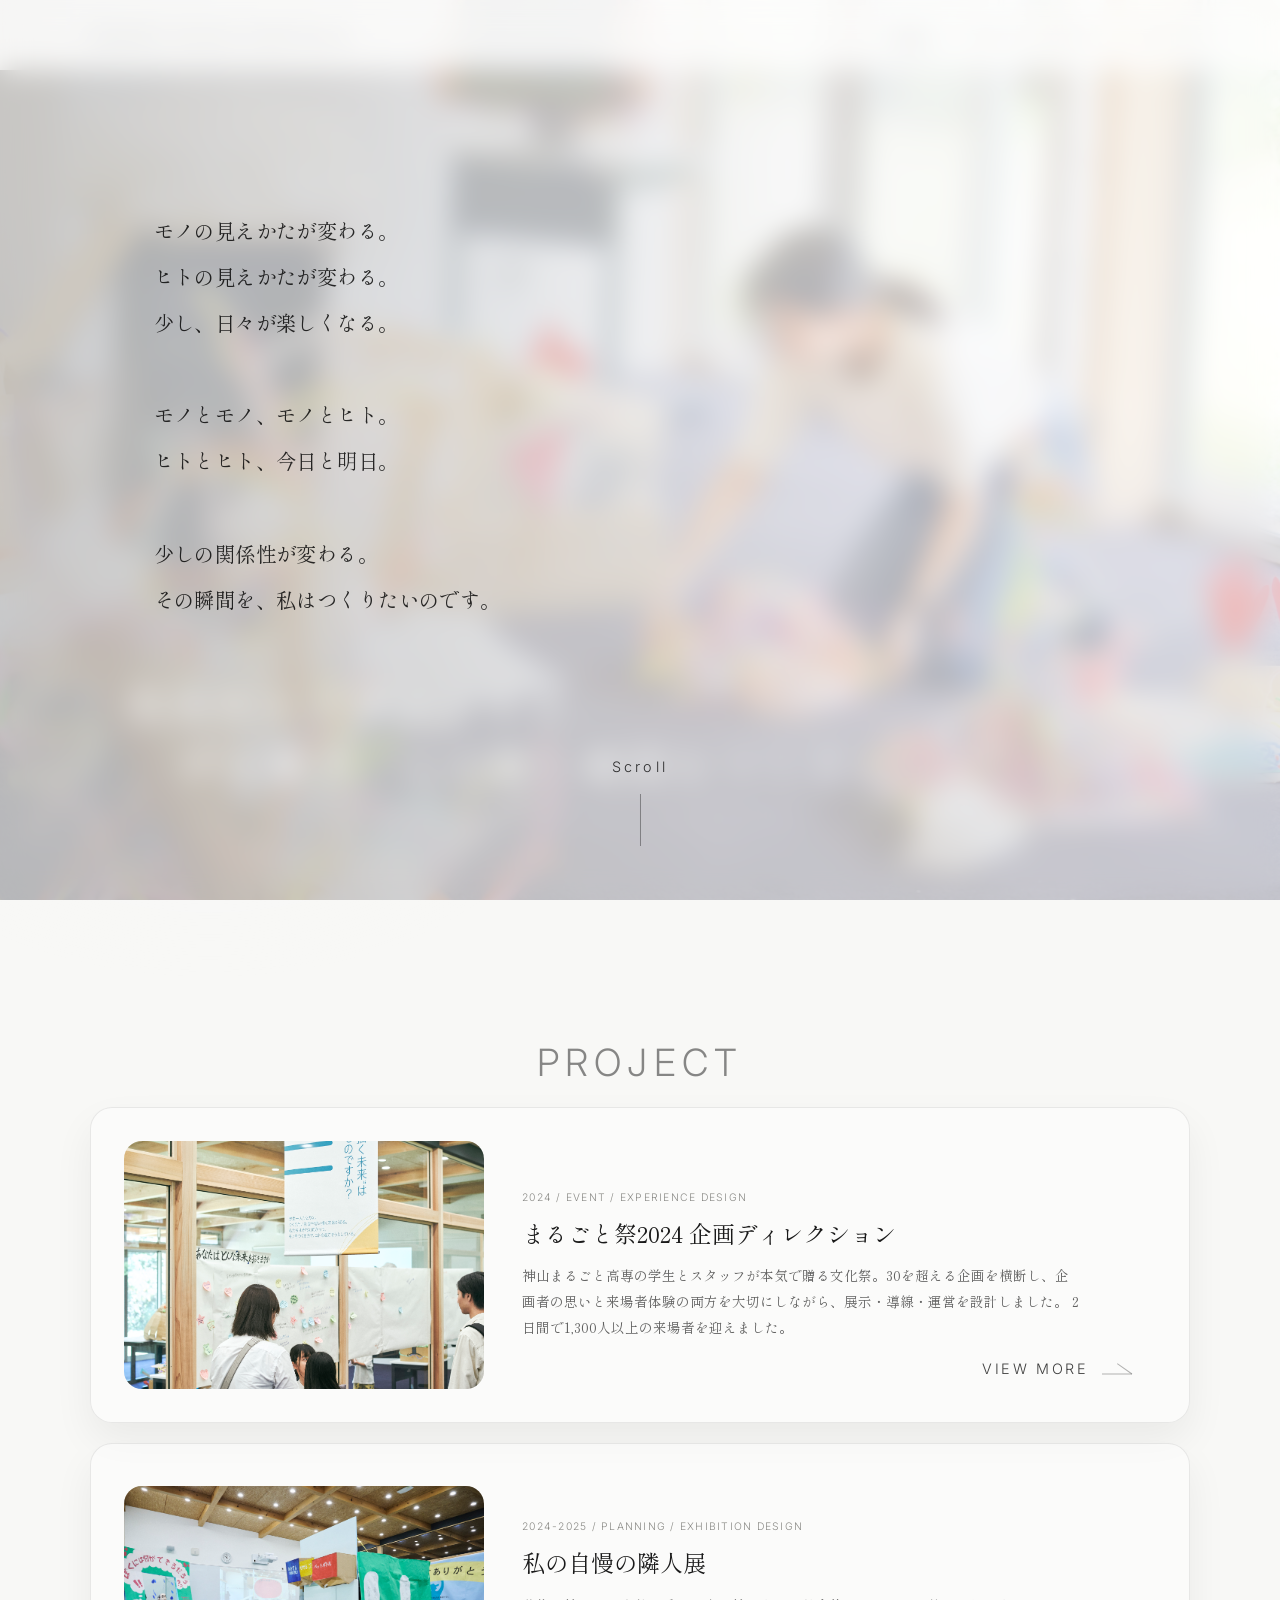
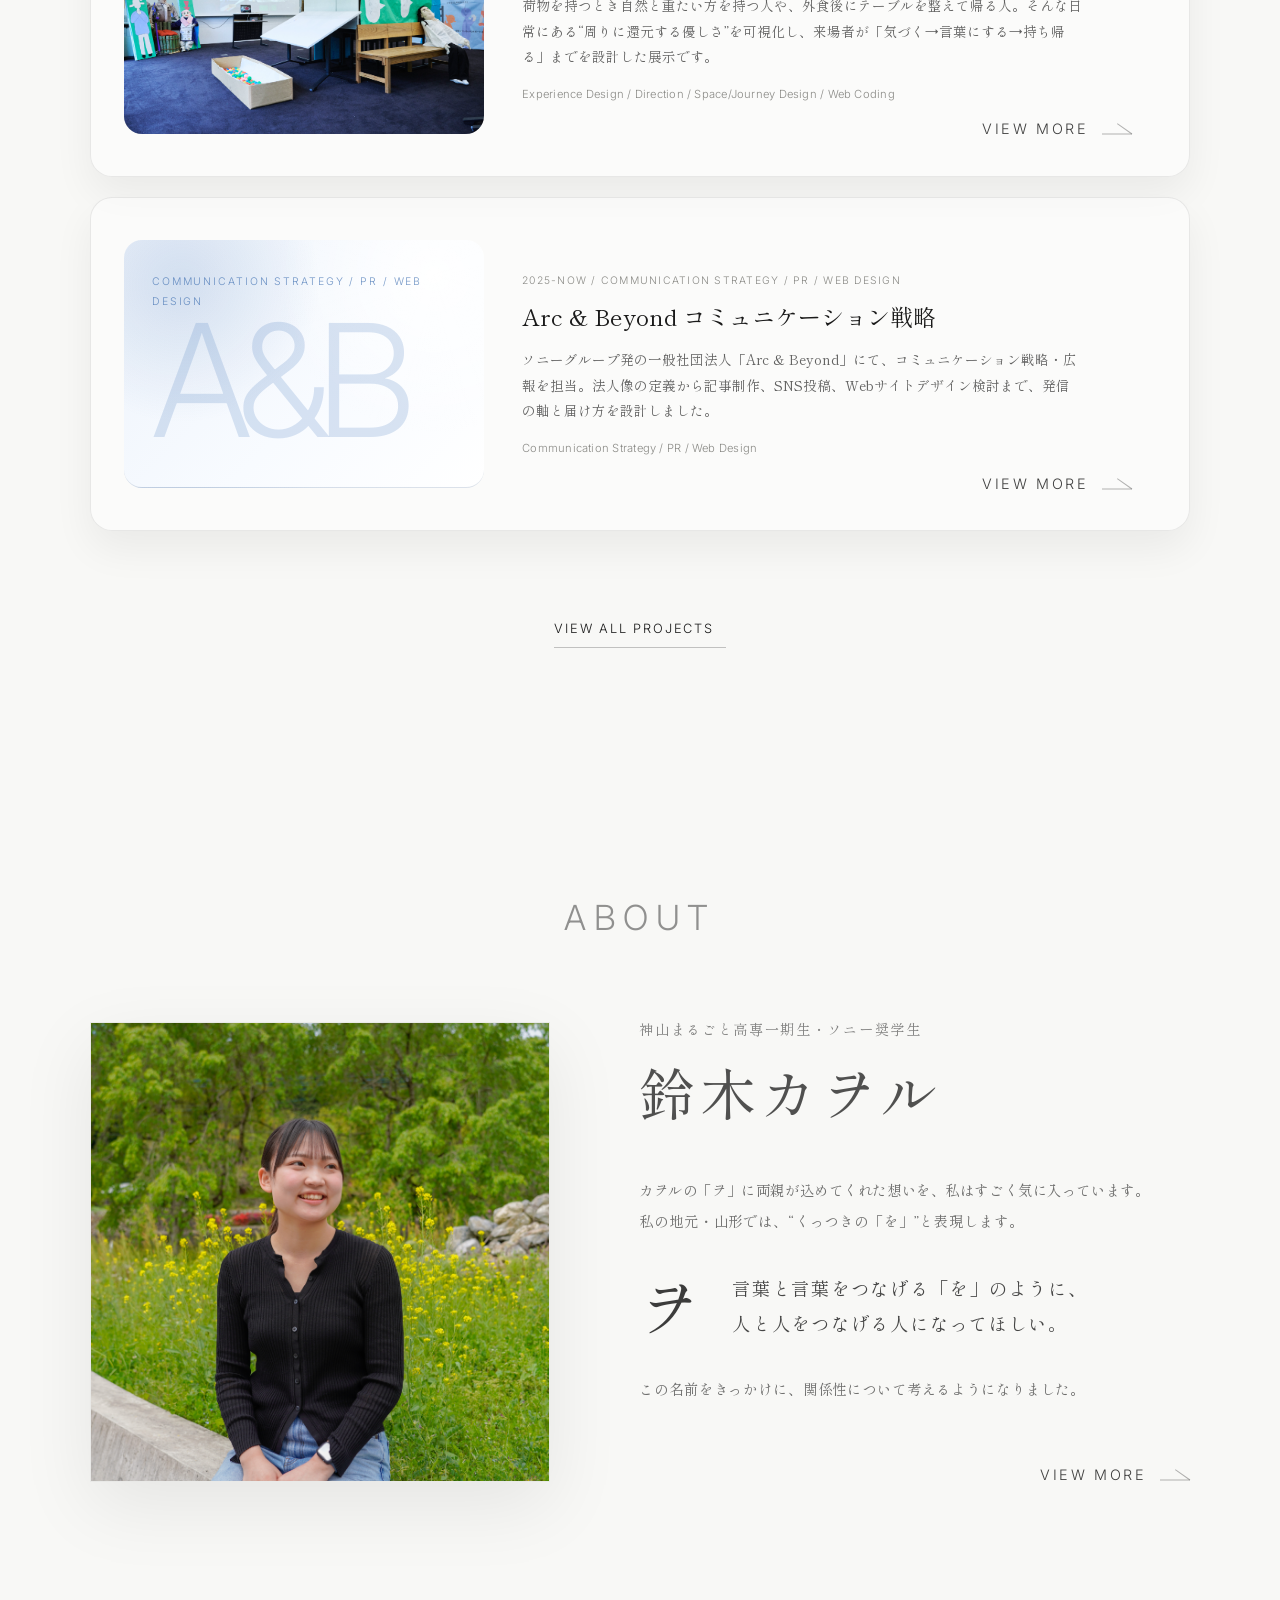
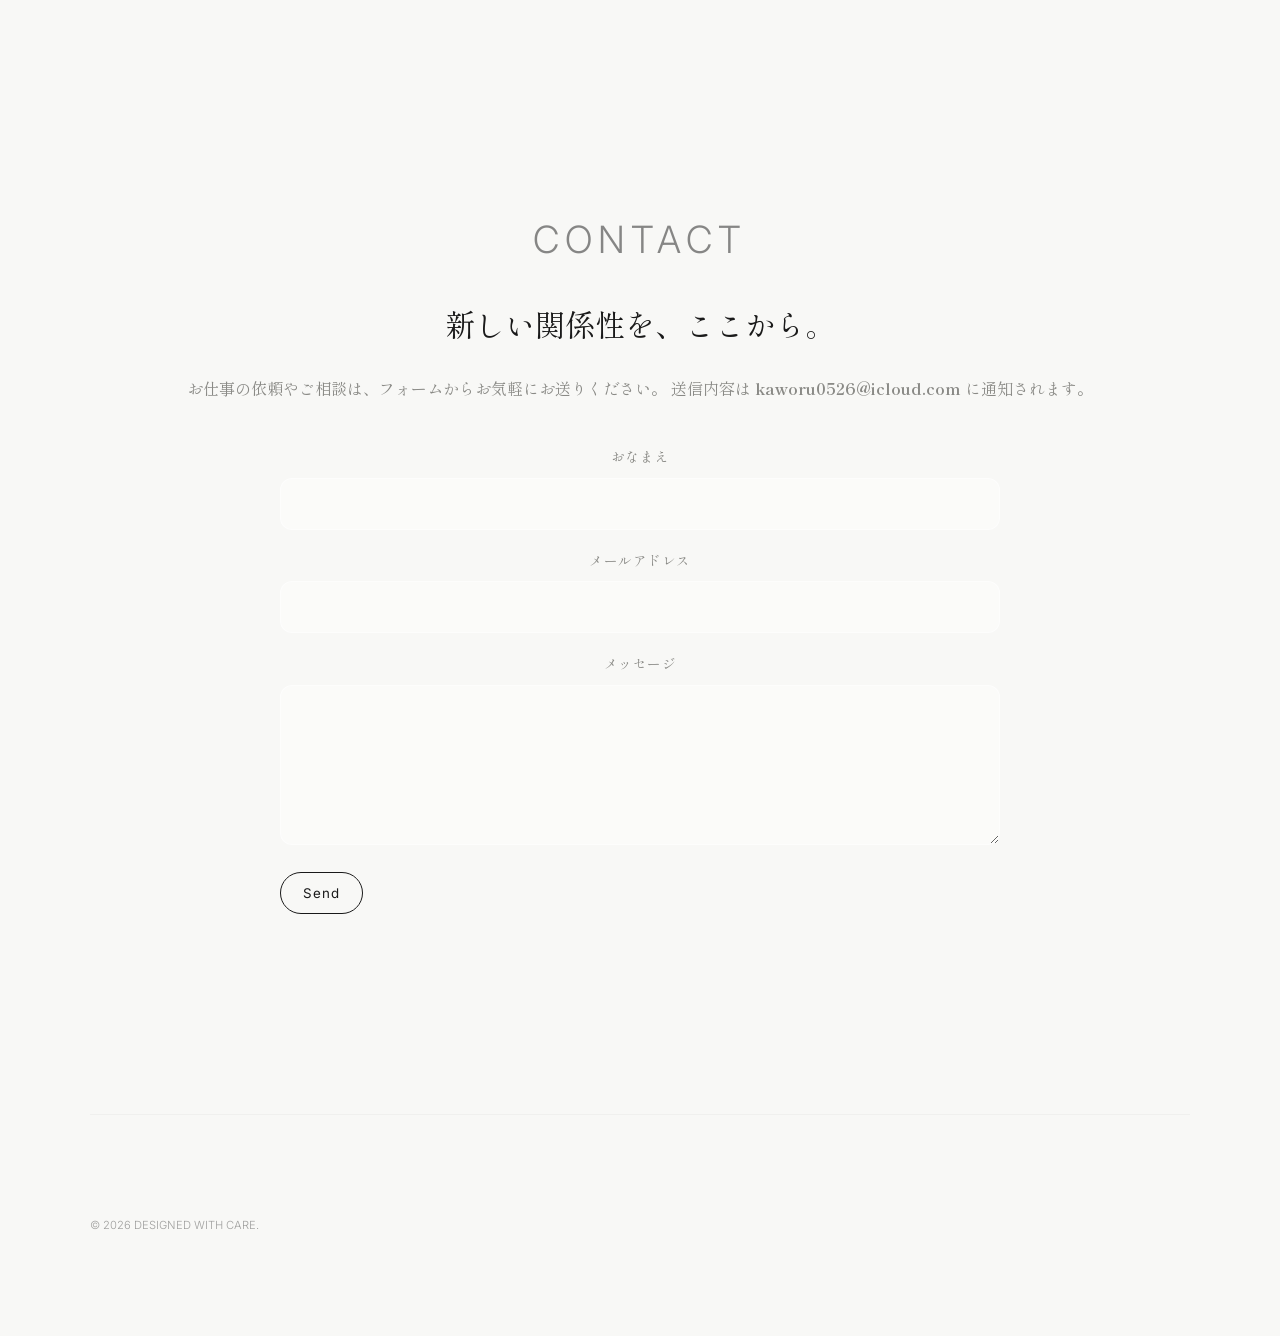
==== commit 61555804: "Update portfolio project pages" ====
--- a/index.html
+++ b/index.html
@@ -4,7 +4,7 @@
   <meta charset="UTF-8" />
   <meta name="viewport" content="width=device-width, initial-scale=1.0" />
   <title>Portfolio | Relational Design</title>
-  <link rel="stylesheet" href="css/style.css?v=20260628-2" />
+  <link rel="stylesheet" href="css/style.css?v=20260721-3" />
 
   <style>
     :root {
@@ -38,13 +38,19 @@
       content: "";
       position: absolute;
       inset: 0;
-      background: linear-gradient(
-        90deg,
-        rgba(0,0,0,0.55) 0%,
-        rgba(0,0,0,0.25) 45%,
-        rgba(0,0,0,0.05) 70%,
-        rgba(0,0,0,0.00) 100%
-      );
+      background:
+        linear-gradient(
+          90deg,
+          rgba(13, 18, 24, 0.62) 0%,
+          rgba(13, 18, 24, 0.32) 36%,
+          rgba(13, 18, 24, 0.06) 66%,
+          rgba(13, 18, 24, 0.00) 100%
+        ),
+        linear-gradient(
+          180deg,
+          rgba(0,0,0,0.00) 45%,
+          rgba(0,0,0,0.30) 100%
+        );
       pointer-events: none;
     }
 
@@ -60,16 +66,47 @@
       width: 100%;
       max-width: var(--container-max);
       margin: 0 auto;
-      padding: 12vh var(--container-pad);
+      padding: calc(var(--header-h) + 72px) var(--container-pad) clamp(88px, 12vh, 148px);
       box-sizing: border-box;
     }
 
     .hero-copy h1 {
-      font-family: 'Inter', 'Shippori Mincho', serif;
-      font-size: clamp(1.8rem, 3vw, 3.2rem);
-      line-height: 1.15;
-      letter-spacing: 0.02em;
-      font-weight: 200;
+      position: relative;
+      width: min(1180px, 86vw);
+      padding-left: clamp(22px, 2.7vw, 42px);
+      font-family: 'Shippori Mincho', serif;
+      font-size: clamp(2.1rem, 3.25vw, 4.2rem);
+      line-height: 1.28;
+      letter-spacing: 0.07em;
+      font-weight: 400;
+      text-shadow:
+        0 10px 26px rgba(0,0,0,0.34),
+        0 2px 1px rgba(0,0,0,0.16);
+    }
+
+    .hero-copy h1::before {
+      content: "";
+      position: absolute;
+      left: 0;
+      top: 0.22em;
+      bottom: 0.18em;
+      width: 1px;
+      background: linear-gradient(
+        180deg,
+        rgba(255,255,255,0.08),
+        rgba(255,255,255,0.82),
+        rgba(255,255,255,0.18)
+      );
+    }
+
+    .hero-copy h1 span {
+      display: block;
+      white-space: nowrap;
+    }
+
+    .hero-copy h1 span + span {
+      margin-top: 0.16em;
+      margin-left: clamp(28px, 4.2vw, 86px);
     }
 
     .hero-footer {
@@ -107,12 +144,23 @@
       }
 
       .hero-copy {
-        padding: calc(var(--header-h) + 72px) 6vw 56px;
+        padding: calc(var(--header-h) + 76px) 6vw 72px;
       }
 
       .hero-copy h1 {
-        font-size: clamp(1.35rem, 6vw, 2rem);
-        line-height: 1.45;
+        width: min(100%, 720px);
+        padding-left: 18px;
+        font-size: clamp(1.5rem, 7vw, 2.45rem);
+        line-height: 1.5;
+        letter-spacing: 0.05em;
+      }
+
+      .hero-copy h1 span {
+        white-space: normal;
+      }
+
+      .hero-copy h1 span + span {
+        margin-left: 0.8em;
       }
 
       #contact {
@@ -133,6 +181,10 @@
 
       .hero-copy h1 {
         font-size: clamp(1.2rem, 7vw, 1.75rem);
+      }
+
+      .hero-copy h1 span + span {
+        margin-left: 0;
       }
     }
   </style>
@@ -185,8 +237,8 @@
       <section class="hero" style="background-image: url('assets/images/hero.png');">
         <div class="hero-copy">
           <h1>
-            関係性をデザインする。<br>
-            声を聴き、心が動く瞬間をつくる。
+            <span>関係性をデザインする。</span>
+            <span>声を聴き、心が動く瞬間をつくる。</span>
           </h1>
         </div>
       </section>
@@ -211,7 +263,7 @@
 
         <div class="about-values-top__inner">
           <div class="about-values-top__left">
-            <img src="assets/images/about-1.jpeg" class="about-values-top__photo" alt="about photo">
+            <img src="assets/images/about-1.jpg" class="about-values-top__photo" alt="about photo">
           </div>
 
           <div class="about-values-top__right">
@@ -234,8 +286,8 @@
                     <div class="origin-dropcap">ヲ</div>
                     <div class="origin-text">
                       <p class="origin-main">
-                        言葉と言葉をつなげる「を」のように、<br>
-                        人と人をつなげる人になってほしい。
+                        <span class="origin-main-line">言葉と言葉をつなげる「を」のように、</span>
+                        <span class="origin-main-line">人と人をつなげる人になってほしい。</span>
                       </p>
                     </div>
                   </div>
@@ -257,14 +309,14 @@
                   <p>この名前をきっかけに、関係性について考えるようになりました。</p>
                 </div>
               </div>
+
+              <a href="about.html" class="project-row__ctaLine about-values-cta">
+                <span class="cta-text">View more</span>
+                <span class="cta-arrow" aria-hidden="true"></span>
+              </a>
             </div>
           </div>
         </div>
-
-        <a href="about.html" class="project-row__ctaLine about-values-cta">
-          <span class="cta-text">View more</span>
-          <span class="cta-arrow" aria-hidden="true"></span>
-        </a>
       </section>
 
       <!-- ================= CONTACT ================= -->
@@ -316,10 +368,10 @@
 
   </div>
 
-  <script src="js/data.js?v=20260628-3"></script>
+  <script src="js/data.js?v=20260721-1"></script>
   <script src="js/supabase-config.js"></script>
-  <script src="js/project-api.js?v=20260628-2"></script>
-  <script src="js/main.js?v=20260628-3"></script>
+  <script src="js/project-api.js?v=20260721-1"></script>
+  <script src="js/main.js?v=20260721-2"></script>
 
   <script>
     (function(){
--- a/css/style.css
+++ b/css/style.css
@@ -193,7 +193,7 @@
 
 .page-subnav{
   position: fixed;
-  top: var(--header-h);
+  top: var(--header-h-scrolled);
   left: 0;
   width: 100%;
   height: 48px;
@@ -1558,7 +1558,7 @@
 
 /* 詳細ページのレイアウト */
 .detail-page {
-  padding-top: calc(var(--header-h) + 48px);
+  padding-top: 0;
 }
 
 .project-detail {
@@ -1946,7 +1946,7 @@
   }
 
   .page-subnav {
-    top: var(--header-h);
+    top: var(--header-h-scrolled);
     height: 38px;
     padding: 0 5vw;
     font-size: 0.68rem;
@@ -1964,14 +1964,25 @@
   }
 
   .home-page .hero-copy {
-    padding: calc(var(--header-h) + 56px) 6vw 64px !important;
+    padding: calc(var(--header-h) + 76px) 6vw 72px !important;
     transform: none !important;
   }
 
   .home-page .hero-copy h1 {
-    font-size: clamp(1.25rem, 6vw, 2rem) !important;
-    line-height: 1.45 !important;
-    letter-spacing: 0.03em;
+    width: min(100%, 720px);
+    padding-left: 18px;
+    font-size: clamp(1.5rem, 7vw, 2.45rem) !important;
+    line-height: 1.5 !important;
+    letter-spacing: 0.05em;
+  }
+
+  .home-page .hero-copy h1 span {
+    display: block;
+    white-space: normal;
+  }
+
+  .home-page .hero-copy h1 span + span {
+    margin-left: 0.8em;
   }
 
   .intro__inner {
@@ -2156,6 +2167,10 @@
 
   .home-page .hero-copy h1 {
     font-size: clamp(1.18rem, 6.8vw, 1.65rem) !important;
+  }
+
+  .home-page .hero-copy h1 span + span {
+    margin-left: 0;
   }
 
   .project-row {
@@ -3226,7 +3241,7 @@
   }
 
   .detail-page {
-    padding-top: calc(var(--header-h) + 38px);
+    padding-top: 0;
   }
 
   .detail-hero-img {
@@ -3310,7 +3325,7 @@
   }
 
   .detail-page {
-    padding-top: calc(var(--header-h) + 34px);
+    padding-top: 0;
   }
 
   .hero-overlay {
@@ -3442,55 +3457,408 @@
    画像なしカードを表紙っぽく見せる
 ============================================================ */
 
+.project-row.is-no-thumb .project-row__media,
 .project-card.is-no-thumb .card-img {
   display: block !important;
   position: relative !important;
-  aspect-ratio: 16 / 9 !important;
   overflow: hidden !important;
 
   background:
-    radial-gradient(circle at 18% 22%, rgba(25, 85, 150, 0.18), transparent 34%),
-    radial-gradient(circle at 86% 18%, rgba(255, 255, 255, 0.95), transparent 36%),
+    radial-gradient(circle at 16% 18%, rgba(76, 121, 184, 0.18), transparent 38%),
+    radial-gradient(circle at 86% 14%, rgba(255, 255, 255, 0.98), transparent 42%),
     linear-gradient(
       135deg,
-      #f7f8fa 0%,
-      #e8eef6 52%,
+      #edf3fb 0%,
+      #f8fbff 58%,
       #ffffff 100%
     ) !important;
 
-  border-bottom: 1px solid rgba(0, 0, 0, 0.06) !important;
-}
-
+  border-bottom: 1px solid rgba(82, 112, 148, 0.20) !important;
+}
+
+.project-card.is-no-thumb .card-img {
+  aspect-ratio: 16 / 9 !important;
+}
+
+.project-row.is-no-thumb .project-row__media img,
 .project-card.is-no-thumb .card-img img {
   display: none !important;
 }
 
+.project-row.is-no-thumb .project-row__media::before,
 .project-card.is-no-thumb .card-img::before {
   content: attr(data-kicker);
   position: absolute;
-  left: 28px;
-  top: 26px;
 
   font-family: var(--font-en);
-  font-size: 0.64rem;
+  text-transform: uppercase;
+  white-space: pre-line;
+  color: rgba(52, 103, 172, 0.68);
+}
+
+.project-row.is-no-thumb .project-row__media::before {
+  left: clamp(28px, 7.2%, 52px);
+  top: clamp(30px, 13%, 54px);
+  max-width: calc(100% - 46px);
+  font-size: clamp(0.58rem, 0.82vw, 0.78rem);
+  line-height: 1.85;
   letter-spacing: 0.18em;
+}
+
+.project-card.is-no-thumb .card-img::before {
+  left: 24px;
+  top: 24px;
+  max-width: calc(100% - 42px);
+  font-size: 0.56rem;
+  line-height: 1.75;
+  letter-spacing: 0.16em;
   text-transform: uppercase;
-  color: rgba(25, 85, 150, 0.62);
-}
-
+}
+
+.project-row.is-no-thumb .project-row__media::after,
 .project-card.is-no-thumb .card-img::after {
   content: attr(data-mark);
   position: absolute;
-  left: 26px;
-  bottom: 18px;
 
   font-family: var(--font-en);
-  font-size: clamp(3.4rem, 8vw, 5.8rem);
   line-height: 1;
-  letter-spacing: -0.06em;
-  color: rgba(25, 85, 150, 0.16);
+  letter-spacing: -0.08em;
+  color: rgba(75, 124, 190, 0.20);
+}
+
+.project-row.is-no-thumb .project-row__media::after {
+  left: clamp(28px, 7.2%, 52px);
+  bottom: clamp(28px, 11%, 48px);
+  font-size: clamp(6.2rem, 13vw, 9.8rem);
+}
+
+.project-card.is-no-thumb .card-img::after {
+  left: 24px;
+  bottom: 20px;
+  font-size: clamp(3.8rem, 8vw, 6rem);
 }
 
 .project-card.is-no-thumb .card-content {
   padding-top: 28px !important;
-}+}
+
+@media (max-width: 768px) {
+  .project-row.is-no-thumb .project-row__media::before {
+    left: 22px;
+    top: 26px;
+    max-width: calc(100% - 34px);
+    font-size: 0.56rem;
+    line-height: 1.75;
+    letter-spacing: 0.16em;
+  }
+
+  .project-row.is-no-thumb .project-row__media::after {
+    left: 22px;
+    bottom: 20px;
+    font-size: clamp(4.2rem, 24vw, 6.4rem);
+  }
+}
+
+/* ============================================================
+   Home About Refinement
+   内容はそのまま、書体と余白をトップページのトーンに揃える
+============================================================ */
+
+.home-page .about-values-top {
+  max-width: 1180px;
+  margin: 0 auto;
+  padding: clamp(112px, 10vw, 156px) 0 clamp(112px, 10vw, 156px);
+}
+
+.home-page .about-values-top__label {
+  margin-bottom: clamp(48px, 6vw, 76px);
+  font-size: clamp(1.75rem, 2.7vw, 2.35rem);
+  letter-spacing: 0.22em;
+  color: rgba(0, 0, 0, 0.42);
+}
+
+.home-page .about-values-top__inner {
+  display: grid;
+  grid-template-columns: minmax(320px, 460px) minmax(0, 1fr);
+  gap: clamp(56px, 7vw, 104px);
+  align-items: center;
+}
+
+.home-page .about-values-top__photo {
+  width: 100%;
+  max-width: none;
+  margin: 0;
+  aspect-ratio: 1 / 1;
+  object-fit: cover;
+  border: 1px solid rgba(0, 0, 0, 0.06);
+  box-shadow: 0 24px 70px rgba(0, 0, 0, 0.08);
+}
+
+.home-page .about-values-top__content {
+  display: flex;
+  flex-direction: column;
+  align-items: flex-start;
+  max-width: 620px;
+  margin: 0;
+}
+
+.home-page .about-values-meta {
+  font-family: var(--font-jp);
+  font-size: clamp(0.86rem, 1.1vw, 0.98rem);
+  line-height: 1.9;
+  letter-spacing: 0.12em;
+  text-transform: none;
+  color: rgba(0, 0, 0, 0.48);
+  margin-bottom: 18px;
+}
+
+.home-page .about-values-name {
+  font-family: var(--font-jp);
+  font-size: clamp(2.6rem, 4.4vw, 3.65rem);
+  line-height: 1.15;
+  letter-spacing: 0.08em;
+  font-weight: 400;
+  color: rgba(0, 0, 0, 0.68);
+  margin-bottom: clamp(38px, 4vw, 56px);
+}
+
+.home-page .about-values-origin {
+  max-width: 620px;
+  margin: 0;
+  font-family: var(--font-jp);
+  color: rgba(0, 0, 0, 0.68);
+}
+
+.home-page .about-values-origin .origin-lead,
+.home-page .about-values-origin .origin-kicker,
+.home-page .about-values-origin .origin-note {
+  font-size: clamp(0.9rem, 1vw, 0.98rem);
+  line-height: 2;
+  letter-spacing: 0.06em;
+  color: rgba(0, 0, 0, 0.56);
+}
+
+.home-page .about-values-origin .origin-lead {
+  margin-bottom: 2px;
+}
+
+.home-page .about-values-origin .origin-layout {
+  display: grid;
+  grid-template-columns: auto 1fr;
+  gap: clamp(20px, 2.7vw, 32px);
+  align-items: center;
+  margin: clamp(22px, 3vw, 34px) 0 clamp(22px, 3vw, 34px);
+}
+
+.home-page .about-values-origin .origin-dropcap {
+  font-family: var(--font-jp);
+  font-size: clamp(2.8rem, 4.8vw, 4rem);
+  line-height: 1;
+  letter-spacing: 0;
+  padding: 0;
+  color: rgba(0, 0, 0, 0.76);
+}
+
+.home-page .about-values-origin .origin-main {
+  margin: 0;
+  font-size: clamp(1.08rem, 1.45vw, 1.3rem);
+  line-height: 1.9;
+  letter-spacing: 0.04em;
+  color: rgba(0, 0, 0, 0.72);
+}
+
+.home-page .about-values-origin .origin-main-line {
+  display: block;
+}
+
+.home-page .about-values-cta {
+  position: static;
+  display: flex;
+  align-self: flex-end;
+  margin-top: clamp(38px, 4.6vw, 58px);
+  margin-left: 0;
+  transform: none;
+}
+
+@media (max-width: 980px) {
+  .home-page .about-values-top {
+    max-width: 720px;
+    padding: clamp(88px, 12vw, 120px) 0;
+  }
+
+  .home-page .about-values-top__inner {
+    grid-template-columns: 1fr !important;
+    gap: clamp(36px, 7vw, 52px) !important;
+  }
+
+  .home-page .about-values-top__photo {
+    width: min(100%, 520px) !important;
+    margin: 0 auto !important;
+  }
+
+  .home-page .about-values-top__content {
+    max-width: 620px;
+    margin: 0 auto !important;
+  }
+
+  .home-page .about-values-cta {
+    margin-left: 0;
+  }
+}
+
+@media (min-width: 769px) {
+  .home-page .about-values-origin .origin-lead {
+    white-space: nowrap;
+    letter-spacing: 0.04em;
+  }
+
+  .home-page .about-values-origin .origin-main-line {
+    white-space: nowrap;
+  }
+}
+
+@media (max-width: 768px) {
+  .home-page .about-values-top {
+    padding-top: 84px;
+    padding-bottom: 92px;
+  }
+
+  .home-page .about-values-top__label {
+    margin-bottom: 34px;
+    font-size: 1.35rem;
+  }
+
+  .home-page .about-values-meta,
+  .home-page .about-values-name,
+  .home-page .about-values-origin {
+    display: block !important;
+  }
+
+  .home-page .about-mobile-copy {
+    display: none !important;
+  }
+
+  .home-page .about-values-meta {
+    margin-top: 2px;
+    margin-bottom: 10px;
+    font-size: 0.78rem;
+  }
+
+  .home-page .about-values-name {
+    margin-bottom: 30px;
+    font-size: clamp(2rem, 10vw, 2.65rem);
+  }
+
+  .home-page .about-values-origin .origin-layout {
+    grid-template-columns: 1fr;
+    gap: 16px;
+    justify-items: start;
+    margin: 24px 0;
+  }
+
+  .home-page .about-values-origin .origin-dropcap {
+    font-size: 3rem;
+  }
+
+  .home-page .about-values-origin .origin-main {
+    font-size: clamp(1.04rem, 4.8vw, 1.2rem);
+    line-height: 2;
+    letter-spacing: 0.035em;
+  }
+
+  .home-page .about-values-origin .origin-main-line {
+    display: inline;
+    white-space: normal;
+  }
+}
+
+/* Project detail title variants */
+.detail-title-line {
+  display: block;
+}
+
+.project-detail.is-marugoto .detail-title {
+  max-width: min(1040px, 90vw);
+  line-height: 1.14 !important;
+  letter-spacing: 0.06em;
+  word-break: keep-all;
+  overflow-wrap: normal;
+}
+
+.project-detail.is-marugoto .detail-title-line--marugoto-main,
+.project-detail.is-marugoto .detail-title-line--marugoto-sub {
+  white-space: nowrap;
+}
+
+.project-detail.is-marugoto .detail-title-line--marugoto-sub {
+  margin-top: 0.16em;
+  font-size: 0.92em;
+}
+
+.detail-hero-img.is-blue .hero-overlay {
+  max-width: min(960px, 88vw);
+}
+
+.detail-hero-img.is-blue .detail-title {
+  max-width: min(960px, 88vw);
+  line-height: 1.12 !important;
+  letter-spacing: 0.04em;
+  word-break: keep-all;
+  overflow-wrap: normal;
+}
+
+.detail-hero-img.is-blue .detail-title-line--en {
+  font-family: var(--font-en);
+  letter-spacing: 0.05em;
+}
+
+.detail-hero-img.is-blue .detail-title-line--jp {
+  margin-top: 0.2em;
+  font-size: 0.68em;
+  letter-spacing: 0.08em;
+  white-space: nowrap;
+}
+
+.project-detail.is-arc-beyond .process-card__media {
+  background: rgba(255, 255, 255, 0.78);
+}
+
+.project-detail.is-arc-beyond .process-card__media img {
+  aspect-ratio: 4 / 3;
+  object-fit: contain;
+}
+
+@media (max-width: 768px) {
+  .project-detail.is-marugoto .detail-title {
+    max-width: 100%;
+    line-height: 1.28 !important;
+    letter-spacing: 0.04em;
+  }
+
+  .project-detail.is-marugoto .detail-title-line--marugoto-sub {
+    margin-top: 0.28em;
+    font-size: 0.96em;
+  }
+
+  .detail-hero-img.is-blue .hero-overlay {
+    max-width: 100%;
+  }
+
+  .detail-hero-img.is-blue .detail-title {
+    max-width: 100%;
+    line-height: 1.28 !important;
+    word-break: normal;
+  }
+
+  .detail-hero-img.is-blue .detail-title-line--jp {
+    margin-top: 0.32em;
+    font-size: 0.82em;
+    line-height: 1.36;
+    letter-spacing: 0.04em;
+    white-space: normal;
+  }
+
+  .project-detail.is-arc-beyond .process-card__media img {
+    aspect-ratio: 16 / 10;
+  }
+}
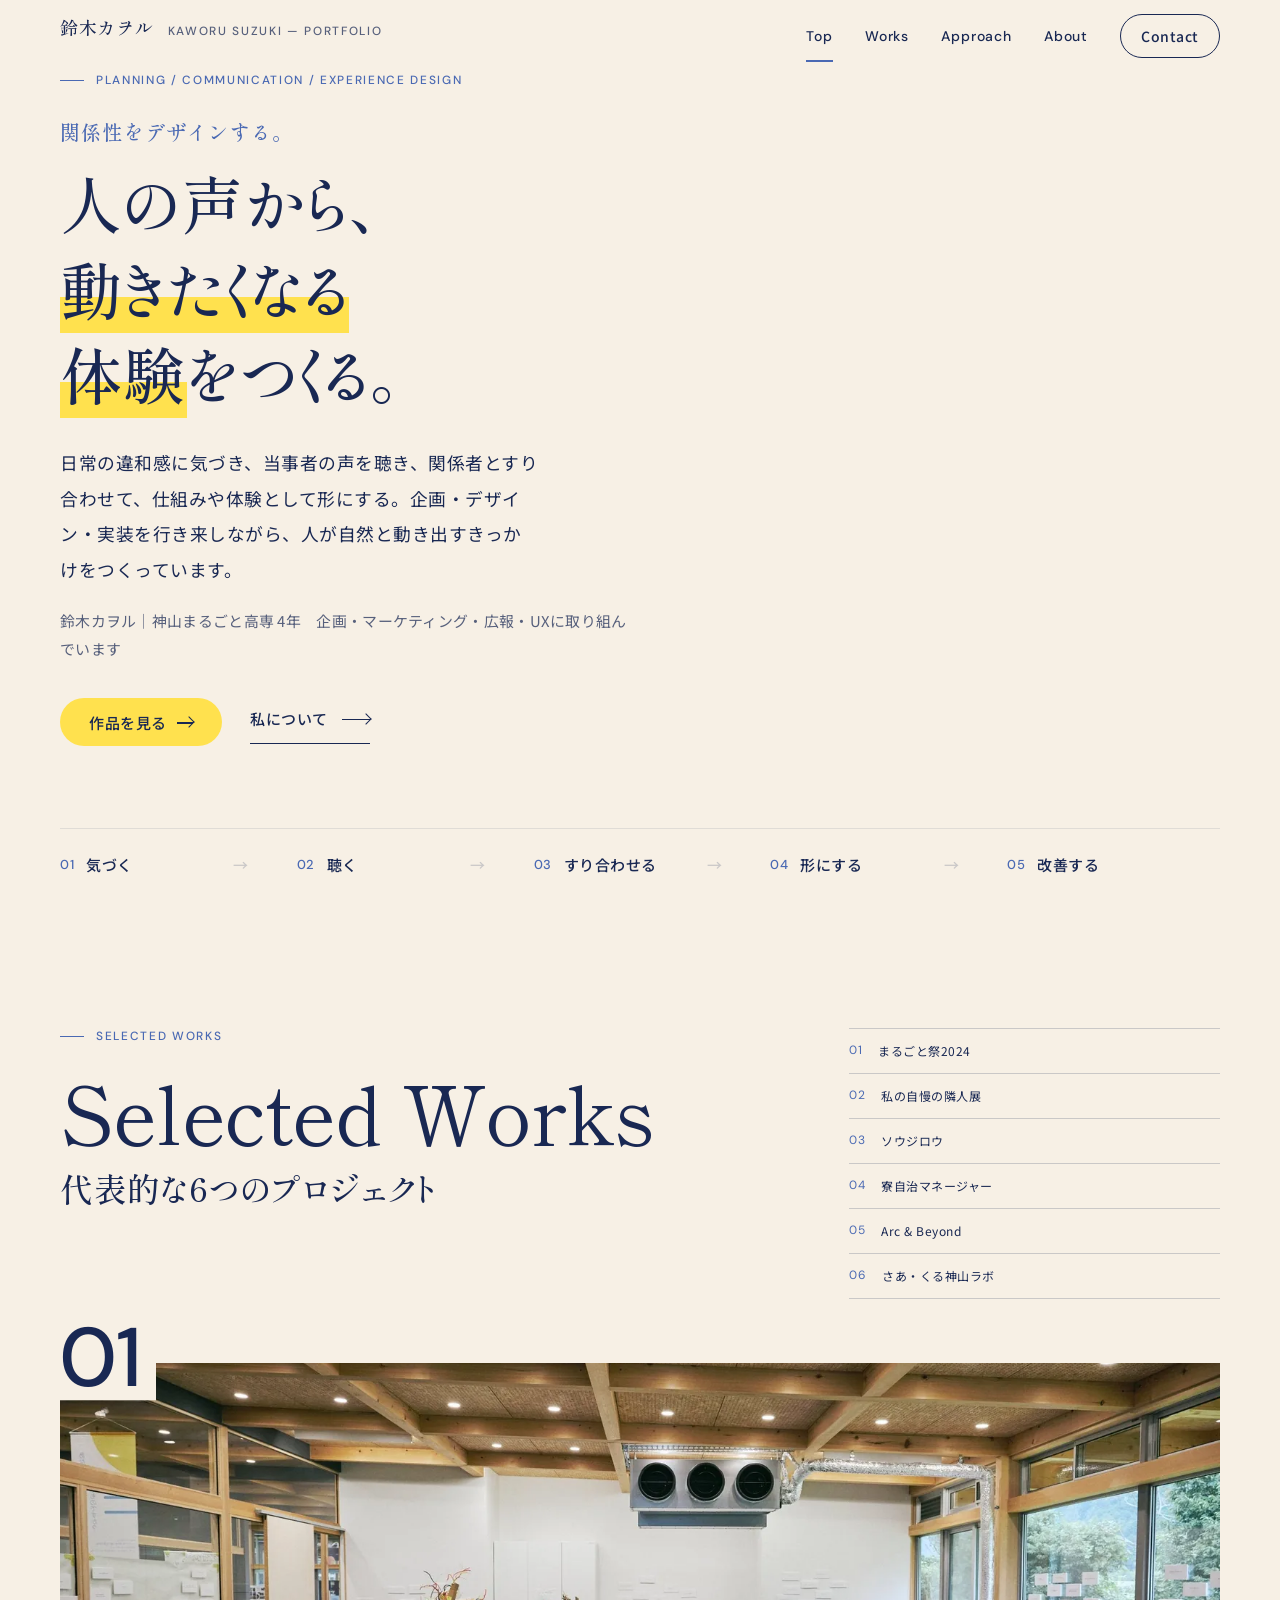
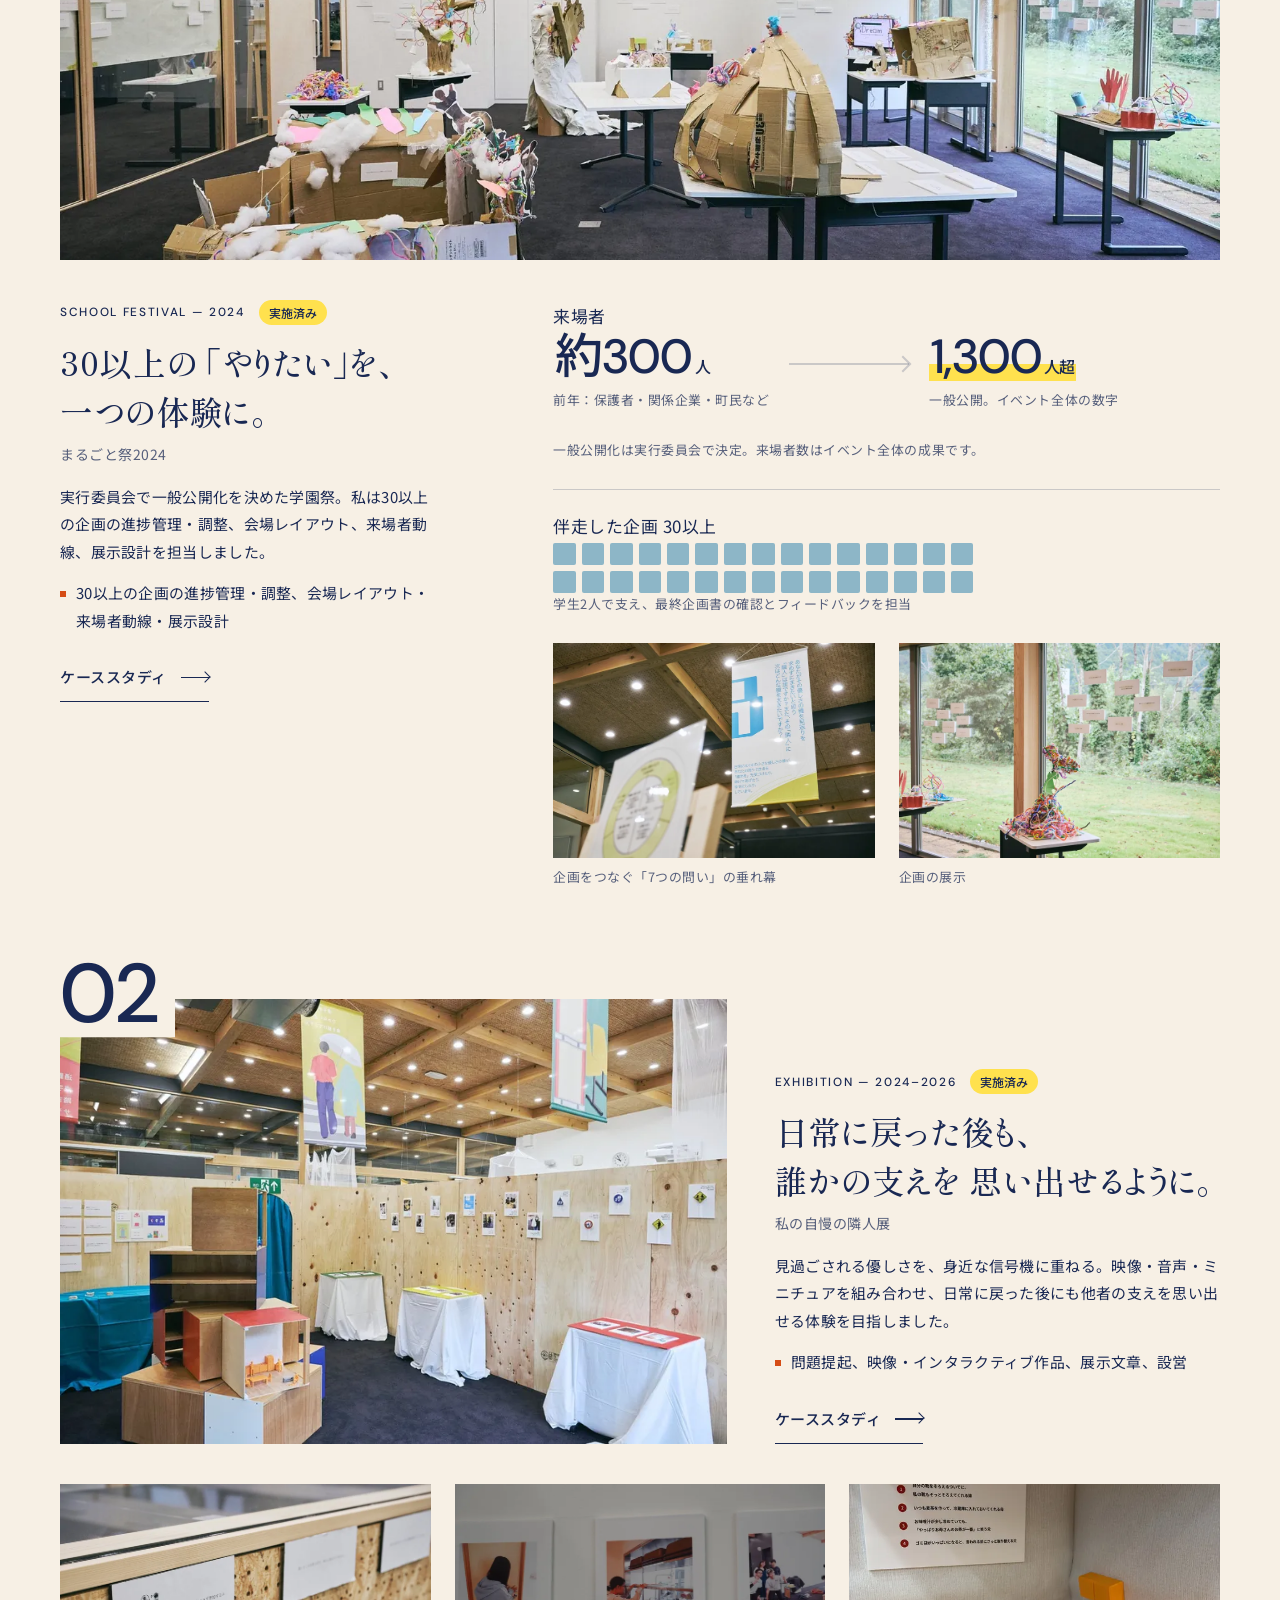
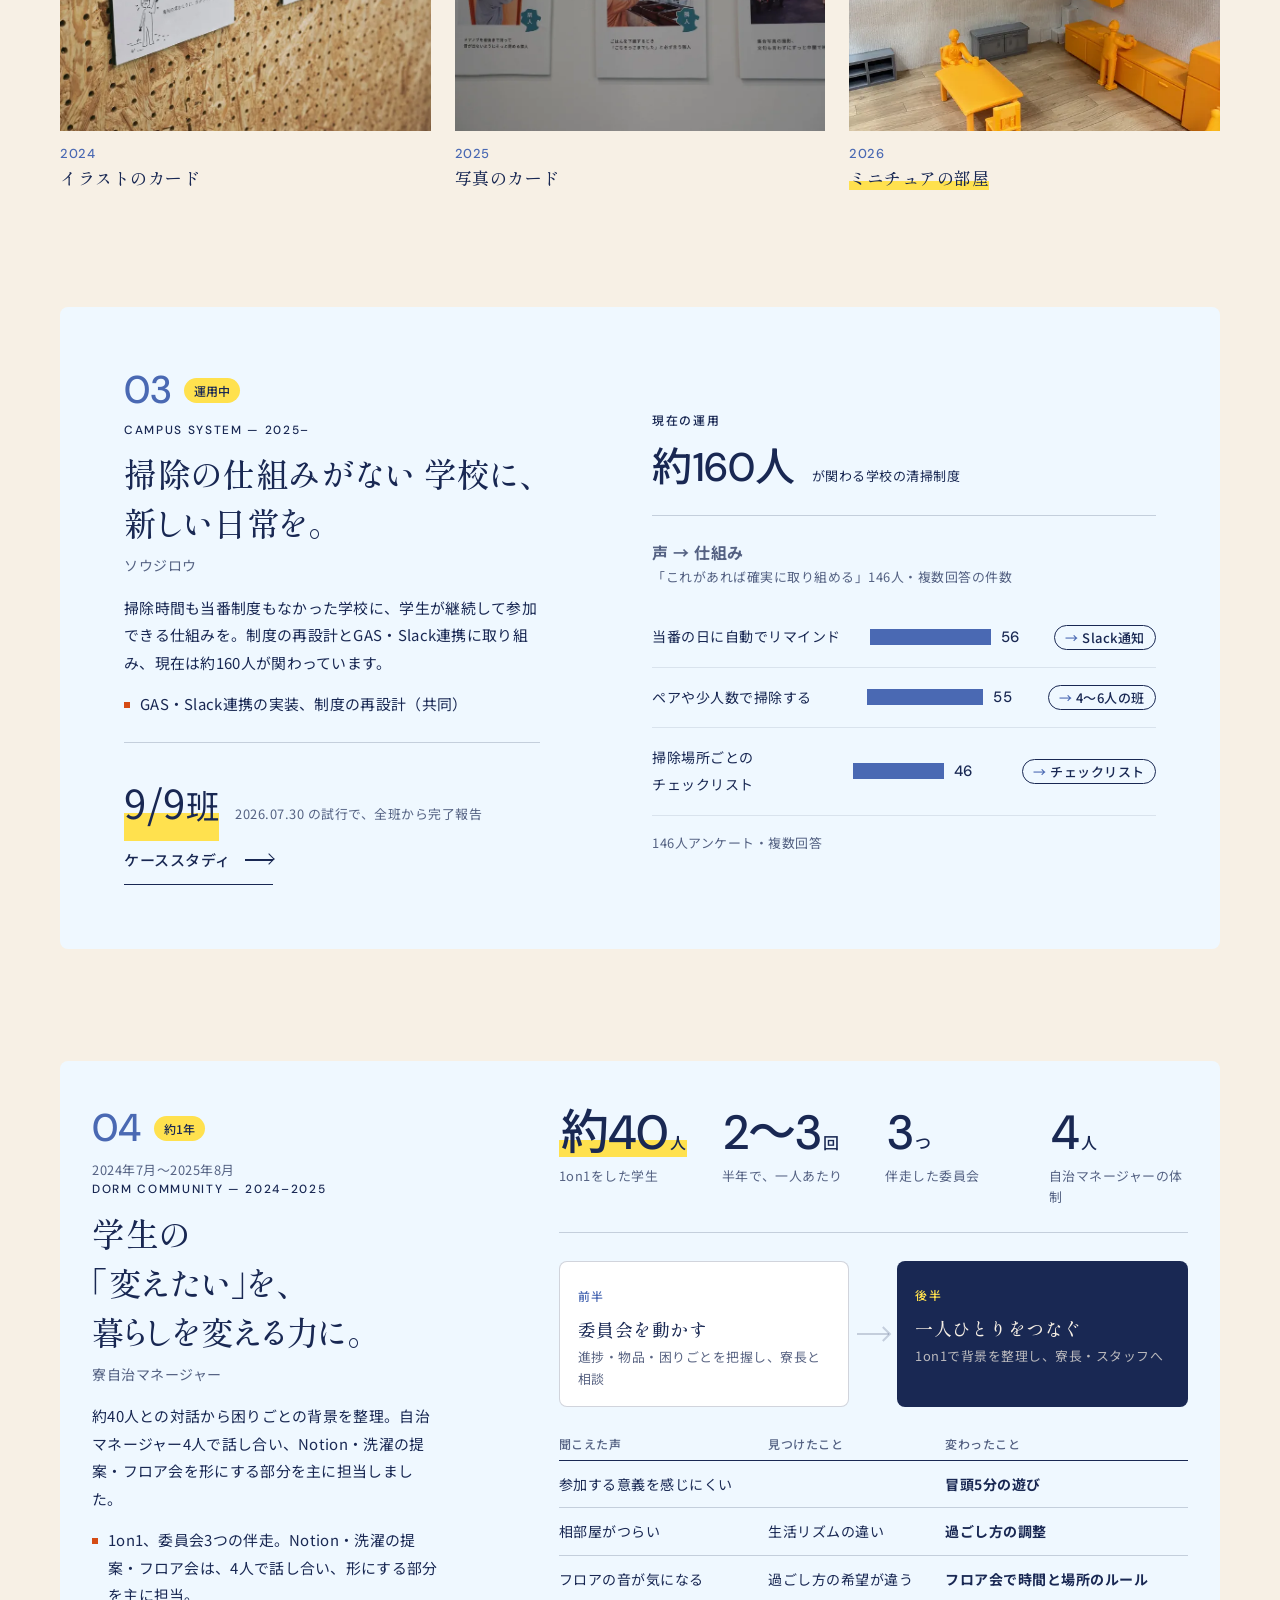
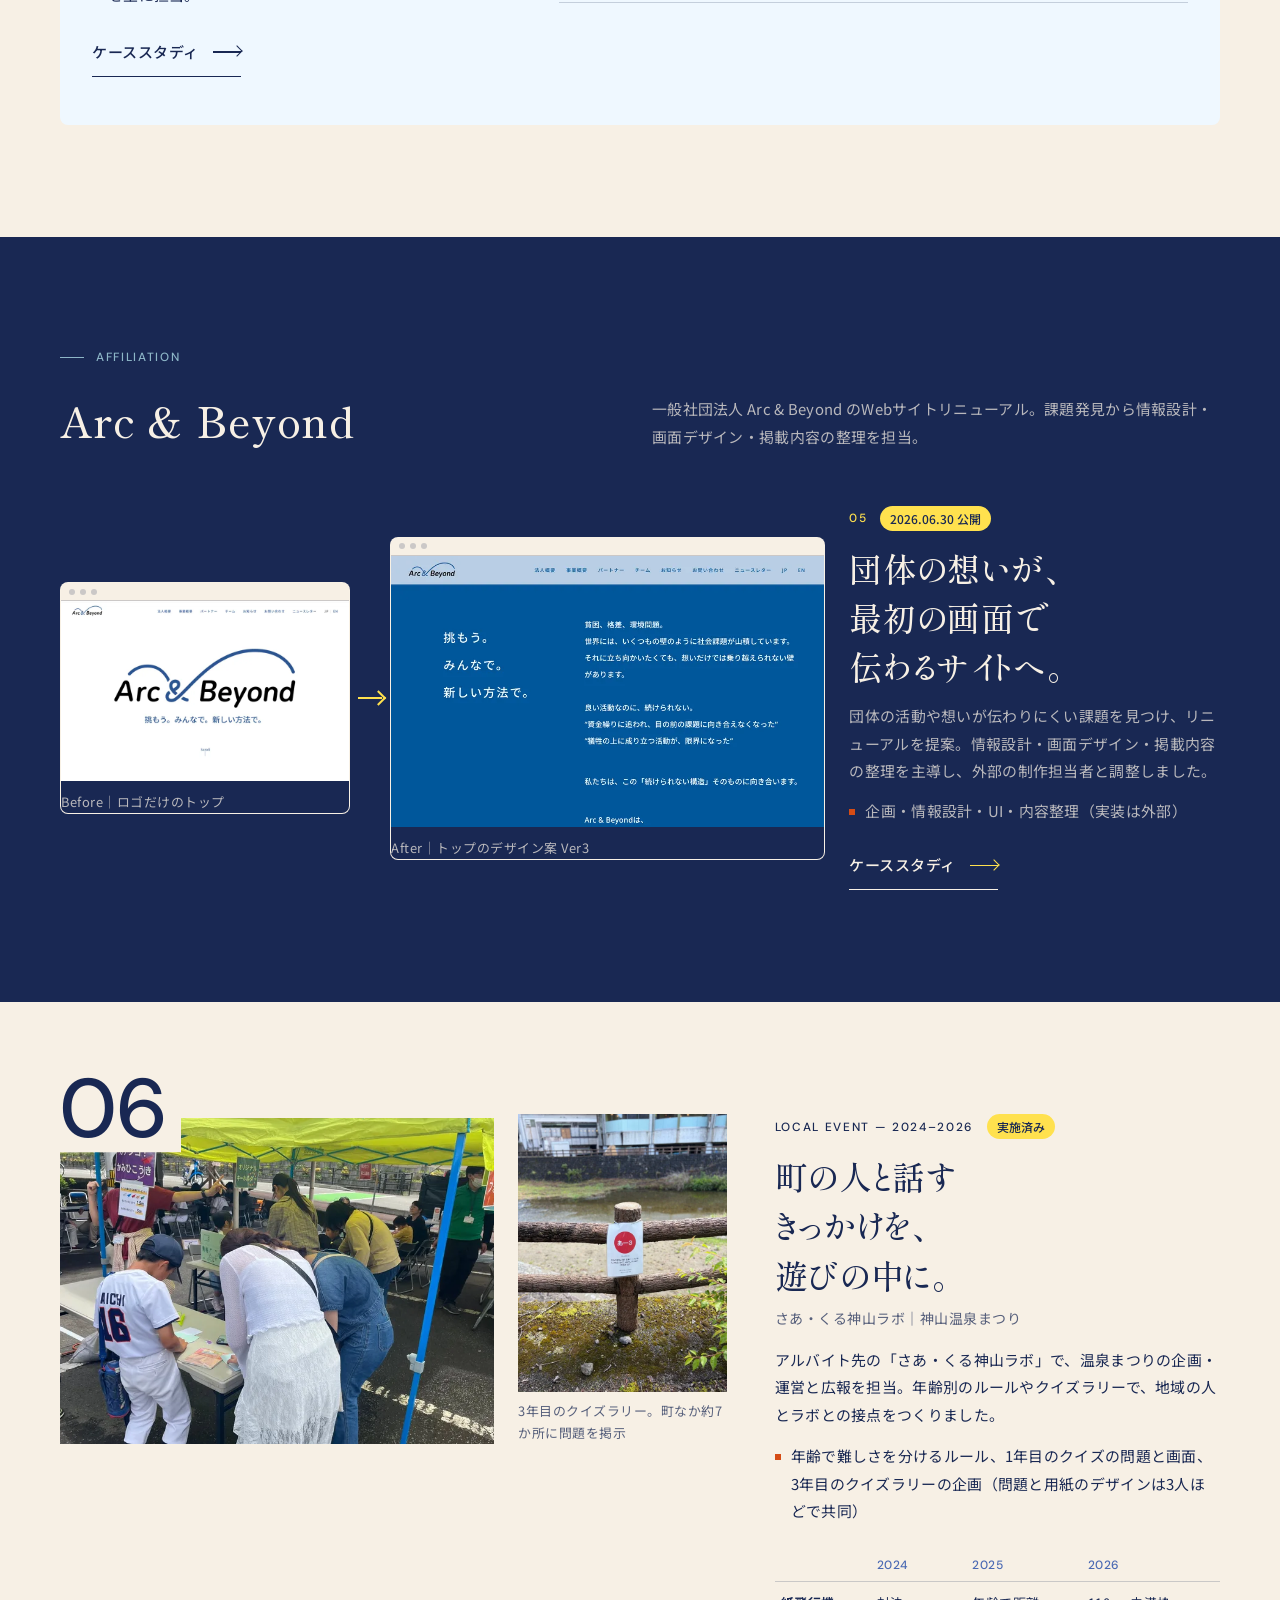
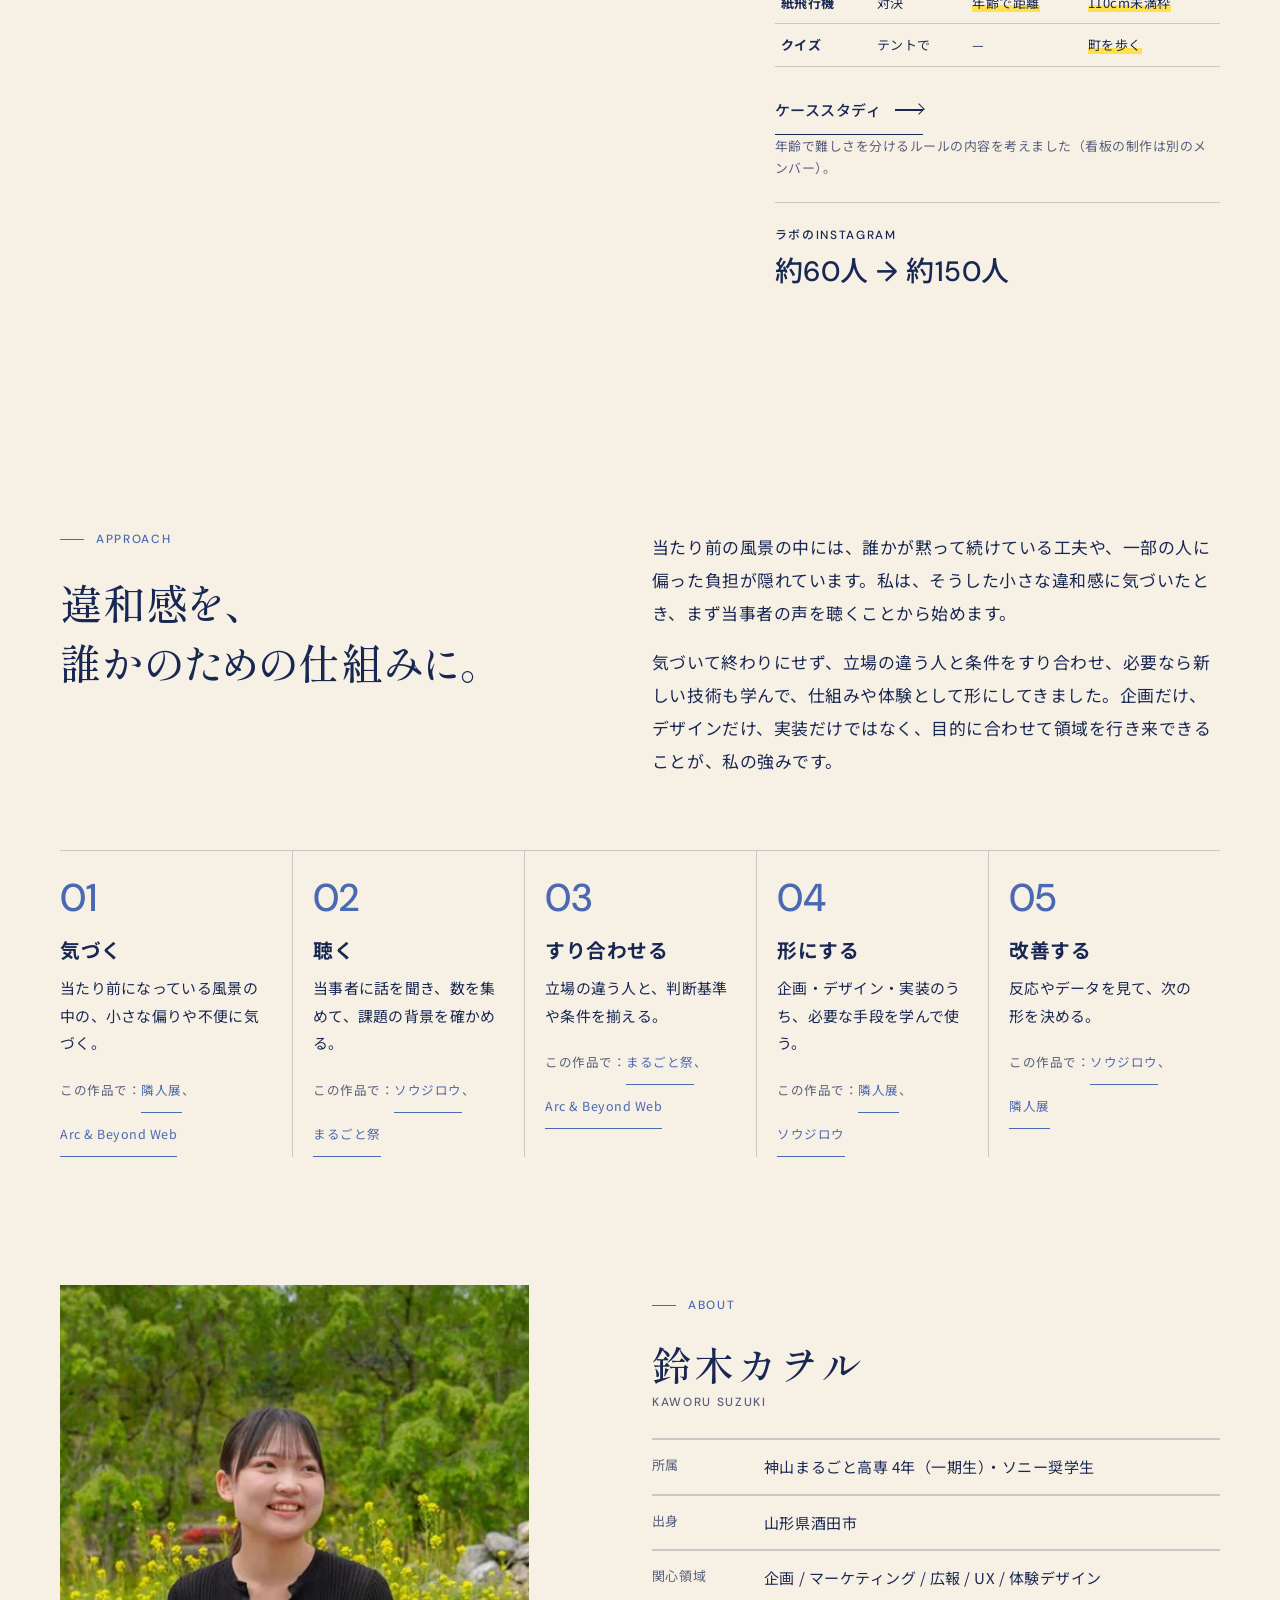
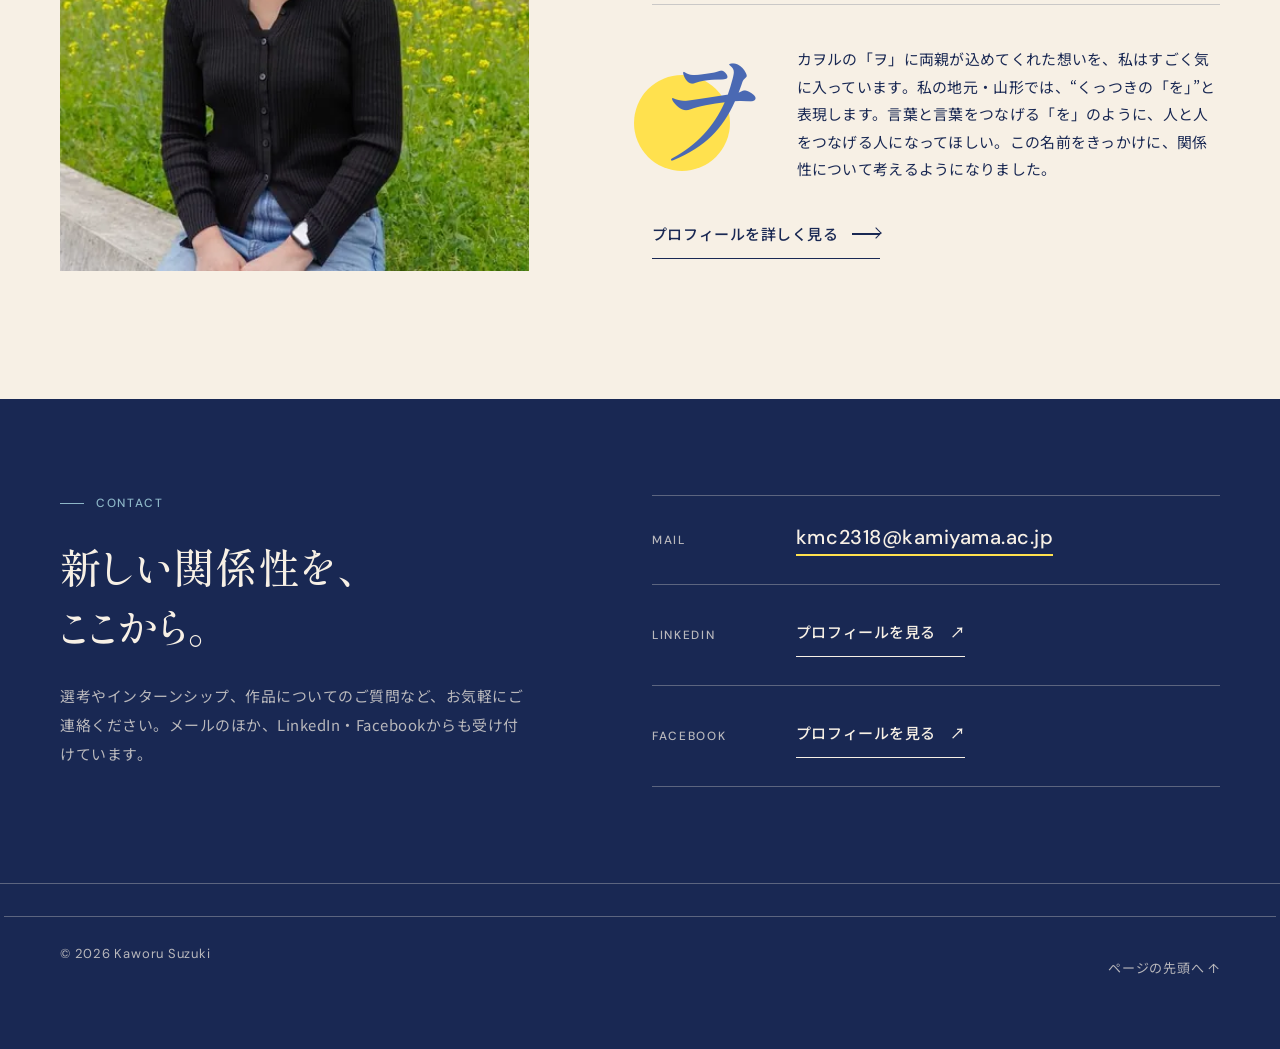
==== commit c09d3a3f: "Publish BLUE EDITORIAL portfolio (public build only) Built with scripts/package-site.py; CMS sources" ====
--- a/index.html
+++ b/index.html
@@ -1,392 +1,803 @@
 <!DOCTYPE html>
 <html lang="ja">
 <head>
-  <meta charset="UTF-8" />
-  <meta name="viewport" content="width=device-width, initial-scale=1.0" />
-  <title>Portfolio | Relational Design</title>
-  <link rel="stylesheet" href="css/style.css?v=20260721-3" />
+<meta charset="UTF-8">
+<meta name="viewport" content="width=device-width, initial-scale=1">
+<title>鈴木カヲル ポートフォリオ｜企画・広報・体験デザイン</title>
+<link rel="preconnect" href="https://fonts.googleapis.com">
+<link rel="preconnect" href="https://fonts.gstatic.com" crossorigin>
+<link rel="stylesheet" href="https://fonts.googleapis.com/css2?family=DM+Sans:wght@400..500&amp;family=Noto+Sans+JP:wght@400..700&amp;family=Shippori+Mincho:wght@400;500&amp;display=swap" media="print" onload="this.media=&#x27;all&#x27;">
+<noscript>
+<link rel="stylesheet" href="https://fonts.googleapis.com/css2?family=DM+Sans:wght@400..500&amp;family=Noto+Sans+JP:wght@400..700&amp;family=Shippori+Mincho:wght@400;500&amp;display=swap">
+</noscript>
+<meta name="description" content="人の声から、動きたくなる体験をつくる。鈴木カヲルの企画・広報・体験デザインのポートフォリオ。">
+<link rel="stylesheet" href="css/tokens.css">
+<link rel="stylesheet" href="css/base.css">
+<link rel="stylesheet" href="css/components.css">
+<link rel="stylesheet" href="css/pages.css">
+<script src="js/site.js" defer>
+</script>
+<noscript>
+<style>.home .menu-toggle{display:none}@media(max-width:767px){.home .site-header{height:auto;position:static}.home .site-header .wrap{flex-wrap:wrap;gap:16px;padding-block:16px}.home .site-nav{display:flex;gap:16px;flex-wrap:wrap}}</style>
+</noscript>
+<link rel="canonical" href="https://kmc2318.github.io/kmc2318_Portfolio/">
+<meta property="og:type" content="website">
+<meta property="og:locale" content="ja_JP">
+<meta property="og:title" content="鈴木カヲル ポートフォリオ｜企画・広報・体験デザイン">
+<meta property="og:description" content="人の声から、動きたくなる体験をつくる。">
+<meta property="og:url" content="https://kmc2318.github.io/kmc2318_Portfolio/">
+<meta property="og:image" content="https://kmc2318.github.io/kmc2318_Portfolio/assets/img/hero/blue-editorial-og.jpg">
+<meta property="og:image:width" content="1200">
+<meta property="og:image:height" content="630">
+<meta name="twitter:card" content="summary_large_image">
+</head>
+<body id="top" class="home">
+<a class="skip-link" href="#main">本文へスキップ</a>
+<header class="site-header">
+<div class="wrap">
+<a class="logo brand" href="index.html">
+<b>鈴木カヲル</b>
+<span class="label">Kaworu Suzuki — Portfolio</span>
+</a>
+<nav class="nav site-nav" aria-label="メインナビゲーション">
+<a href="#top" data-nav="top">Top</a>
+<a class="" href="#works" aria-current="location">Works</a>
+<a href="#approach" class="">Approach</a>
+<a href="#about" class="">About</a>
+<a class="btn btn--secondary btn--sm" href="#contact">Contact</a>
+<span class="nav-indicator" aria-hidden="true">
+</span>
+</nav>
+<button class="menu-btn menu-toggle" aria-label="メニューを開く" type="button" aria-expanded="false" aria-controls="mobile-menu">
+<i>
+</i>
+</button>
+</div>
+</header>
+<div class="mobile-menu dark" id="mobile-menu" role="dialog" aria-modal="true" aria-label="ナビゲーション" hidden>
+<button class="mobile-close" type="button" aria-label="メニューを閉じる">×</button>
+<nav>
+<a href="#top">Top</a>
+<a href="#works">Works</a>
+<a href="#approach">Approach</a>
+<a href="#about">About</a>
+<a href="#contact">Contact</a>
+</nav>
+<a class="email" href="mailto:kmc2318@kamiyama.ac.jp">kmc2318@kamiyama.ac.jp</a>
+</div>
+<main id="main">
+<section class="hero" aria-labelledby="hero-title">
+<div class="wrap" style="flex:1;display:flex;width:100%">
+<div class="hero__inner" style="width:100%">
+<div class="hero__copy">
+<p class="label eyebrow">Planning / Communication / Experience Design</p>
+<p class="hero__kicker">関係性をデザインする。</p>
+<h1 id="hero-title">
+<span>人の声から、</span>
+<span>
+<span class="mark">動きたくなる</span>
+</span>
+<span>
+<span class="mark">体験</span>をつくる。</span>
+</h1>
+<p class="hero__sub lead">日常の違和感に気づき、当事者の声を聴き、関係者とすり合わせて、仕組みや体験として形にする。企画・デザイン・実装を行き来しながら、人が自然と動き出すきっかけをつくっています。</p>
+<p class="hero__profile body-s">鈴木カヲル｜神山まるごと高専 4年　企画・マーケティング・広報・UXに取り組んでいます</p>
+<div class="hero__cta">
+<a class="btn btn--accent" href="#works">作品を見る<span class="arrow" aria-hidden="true">
+</span>
+</a>
+<a class="text-link" href="#about">私について<span class="arrow" aria-hidden="true">
+</span>
+</a>
+</div>
+</div>
+<figure class="hero__photo">
+<picture data-asset="hero-approved">
+<source media="(max-width:767px)" type="image/webp" srcset="assets/img/hero/hero-approved-mobile-480.webp 480w, assets/img/hero/hero-approved-mobile-800.webp 800w, assets/img/hero/hero-approved-mobile-1200.webp 1200w" sizes="100vw">
+<source type="image/webp" srcset="assets/img/hero/hero-approved-800.webp 800w, assets/img/hero/hero-approved-1600.webp 1600w, assets/img/hero/hero-approved-2400.webp 2000w" sizes="100vw">
+<img src="assets/img/hero/hero-approved-2400.jpg" alt="モールと段ボールで制作している様子" srcset="assets/img/hero/hero-approved-800.jpg 800w, assets/img/hero/hero-approved-1600.jpg 1600w, assets/img/hero/hero-approved-2400.jpg 2000w" sizes="100vw" width="2000" height="1333" data-full="assets/img/hero/hero-approved-2400.webp" decoding="async" fetchpriority="high">
+</picture>
+</figure>
+</div>
+</div>
+<div class="wrap" style="width:100%">
+<ol class="how how-i-work" aria-label="How I work">
+<li>
+<b>01</b>気づく</li>
+<li>
+<b>02</b>聴く</li>
+<li>
+<b>03</b>すり合わせる</li>
+<li>
+<b>04</b>形にする</li>
+<li>
+<b>05</b>改善する</li>
+</ol>
+</div>
+</section>
+<section id="works" style="padding-bottom:0" aria-labelledby="works-title">
+<div class="wrap">
+<div class="sec-head">
+<div class="sec-head__main">
+<p class="label eyebrow">Selected Works</p>
+<h2 class="display-en" id="works-title">Selected Works</h2>
+<p class="h-m">代表的な6つのプロジェクト</p>
+</div>
+<ol class="works-index">
+<li>
+<a href="#work-01">
+<span>01</span> まるごと祭2024</a>
+</li>
+<li>
+<a href="#work-04">
+<span>02</span> 私の自慢の隣人展</a>
+</li>
+<li>
+<a href="#work-05">
+<span>03</span> ソウジロウ</a>
+</li>
+<li>
+<a href="#work-07">
+<span>04</span> 寮自治マネージャー</a>
+</li>
+<li>
+<a href="#work-02">
+<span>05</span> Arc &amp; Beyond</a>
+</li>
+<li>
+<a href="#work-06">
+<span>06</span> さあ・くる神山ラボ</a>
+</li>
+</ol>
+</div>
+<article class="work w01" id="work-01" data-work="marugoto-fes-2024">
+<div class="w01__media">
+<span class="bignum">01</span>
+<button data-asset="festival-main" type="button" class="photo-button" data-lightbox="" aria-label="まるごと祭2024の展示会場を拡大">
+<picture>
+<source type="image/webp" srcset="assets/img/marugoto-fes-2024/festival-main-800.webp 800w, assets/img/marugoto-fes-2024/festival-main-1600.webp 1600w, assets/img/marugoto-fes-2024/festival-main-2400.webp 2400w" sizes="(max-width:767px) 100vw, 1160px">
+<img src="assets/img/marugoto-fes-2024/festival-main-2400.jpg" alt="まるごと祭2024の展示会場" srcset="assets/img/marugoto-fes-2024/festival-main-800.jpg 800w, assets/img/marugoto-fes-2024/festival-main-1600.jpg 1600w, assets/img/marugoto-fes-2024/festival-main-2400.jpg 2400w" sizes="(max-width:767px) 100vw, 1160px" width="2400" height="1600" data-full="assets/img/marugoto-fes-2024/festival-main-2400.webp" decoding="async" loading="lazy">
+</picture>
+</button>
+</div>
+<div class="w01__body">
+<div class="w-text">
+<div class="meta-line">
+<span class="label">School Festival — 2024</span>
+<span class="status status--done">実施済み</span>
+</div>
+<h3 class="h-m">
+<span class="phrase">30以上の</span>
+<span class="phrase">「やりたい」を、</span>
+<span class="phrase">一つの体験に。</span>
+</h3>
+<p class="w-name">まるごと祭2024</p>
+<p class="body-s" data-summary="">実行委員会で一般公開化を決めた学園祭。私は30以上の企画の進捗管理・調整、会場レイアウト、来場者動線、展示設計を担当しました。</p>
+<p class="role body-s">30以上の企画の進捗管理・調整、会場レイアウト・来場者動線・展示設計</p>
+<a class="text-link" href="works/marugoto-fes-2024.html">
+ケーススタディ<span class="arrow" aria-hidden="true">
+</span>
+</a>
+</div>
+<div class="w01__fig">
+<div class="scale">
+<div>
+<p class="stat__label">来場者</p>
+<span class="num-l">約300<small>人</small>
+</span>
+<p class="caption">前年：保護者・関係企業・町民など</p>
+</div>
+<span class="scale__arrow" aria-hidden="true">
+</span>
+<div>
+<p class="stat__label">
+</p>
+<span class="num-l mk">1,300<small>人超</small>
+</span>
+<p class="caption">一般公開。イベント全体の数字</p>
+</div>
 
-  <style>
-    :root {
-      --header-h: 72px;
-    }
+<p class="caption">一般公開化は実行委員会で決定。来場者数はイベント全体の成果です。</p>
+</div>
+<div class="dots">
+<p class="stat__label">伴走した企画 30以上</p>
+<div class="dots__grid" aria-label="30以上の企画を表すドット（概念図）" role="img">
+<i>
+</i>
+<i>
+</i>
+<i>
+</i>
+<i>
+</i>
+<i>
+</i>
+<i>
+</i>
+<i>
+</i>
+<i>
+</i>
+<i>
+</i>
+<i>
+</i>
+<i>
+</i>
+<i>
+</i>
+<i>
+</i>
+<i>
+</i>
+<i>
+</i>
+<i>
+</i>
+<i>
+</i>
+<i>
+</i>
+<i>
+</i>
+<i>
+</i>
+<i>
+</i>
+<i>
+</i>
+<i>
+</i>
+<i>
+</i>
+<i>
+</i>
+<i>
+</i>
+<i>
+</i>
+<i>
+</i>
+<i>
+</i>
+<i>
+</i>
+</div>
+<p class="caption">学生2人で支え、最終企画書の確認とフィードバックを担当</p>
+</div>
+<div class="pair">
+<figure>
+<button data-asset="festival-question" type="button" class="photo-button" data-lightbox="" aria-label="会場に吊るした問いの垂れ幕を拡大">
+<picture>
+<source type="image/webp" srcset="assets/img/marugoto-fes-2024/festival-question-800.webp 800w, assets/img/marugoto-fes-2024/festival-question-1600.webp 1600w" sizes="(max-width:767px) 50vw, 360px">
+<img src="assets/img/marugoto-fes-2024/festival-question-1600.jpg" alt="会場に吊るした問いの垂れ幕" srcset="assets/img/marugoto-fes-2024/festival-question-800.jpg 800w, assets/img/marugoto-fes-2024/festival-question-1600.jpg 1600w" sizes="(max-width:767px) 50vw, 360px" width="1600" height="1067" data-full="assets/img/marugoto-fes-2024/festival-question-1600.webp" decoding="async" loading="lazy">
+</picture>
+</button>
+<figcaption class="caption">企画をつなぐ「7つの問い」の垂れ幕</figcaption>
+</figure>
+<figure>
+<button data-asset="festival-window" type="button" class="photo-button" data-lightbox="" aria-label="窓際の展示を拡大">
+<picture>
+<source type="image/webp" srcset="assets/img/marugoto-fes-2024/festival-window-800.webp 800w, assets/img/marugoto-fes-2024/festival-window-1600.webp 1600w" sizes="(max-width:767px) 50vw, 360px">
+<img src="assets/img/marugoto-fes-2024/festival-window-1600.jpg" alt="窓際の展示" srcset="assets/img/marugoto-fes-2024/festival-window-800.jpg 800w, assets/img/marugoto-fes-2024/festival-window-1600.jpg 1600w" sizes="(max-width:767px) 50vw, 360px" width="1600" height="1067" data-full="assets/img/marugoto-fes-2024/festival-window-1600.webp" decoding="async" loading="lazy">
+</picture>
+</button>
+<figcaption class="caption">企画の展示</figcaption>
+</figure>
+</div>
+</div>
+</div>
+</article>
+<article class="work w04" id="work-04" data-work="neighbors-exhibition">
+<div class="w04__top">
+<div class="w04__media">
+<span class="bignum">02</span>
+<button data-asset="neighbors-main" type="button" class="photo-button" data-lightbox="" aria-label="2026年の私の自慢の隣人展の会場を拡大">
+<picture>
+<source type="image/webp" srcset="assets/img/neighbors-exhibition/neighbors-main-800.webp 800w, assets/img/neighbors-exhibition/neighbors-main-1600.webp 1600w" sizes="(max-width:767px) 100vw, 670px">
+<img src="assets/img/neighbors-exhibition/neighbors-main-1600.jpg" alt="2026年の私の自慢の隣人展の会場" srcset="assets/img/neighbors-exhibition/neighbors-main-800.jpg 800w, assets/img/neighbors-exhibition/neighbors-main-1600.jpg 1600w" sizes="(max-width:767px) 100vw, 670px" width="1600" height="1067" data-full="assets/img/neighbors-exhibition/neighbors-main-1600.webp" decoding="async" loading="lazy">
+</picture>
+</button>
+</div>
+<div class="w-text">
+<div class="meta-line">
+<span class="label">Exhibition — 2024–2026</span>
+<span class="status status--done">実施済み</span>
+</div>
+<h3 class="h-m">
+<span class="phrase">日常に戻った後も、</span>
+<span class="phrase">誰かの支えを</span>
+<span class="phrase">思い出せるように。</span>
+</h3>
+<p class="w-name">私の自慢の隣人展</p>
+<p class="body-s" data-summary="">見過ごされる優しさを、身近な信号機に重ねる。映像・音声・ミニチュアを組み合わせ、日常に戻った後にも他者の支えを思い出せる体験を目指しました。</p>
+<p class="role body-s">問題提起、映像・インタラクティブ作品、展示文章、設営</p>
+<a class="text-link" href="works/neighbors-exhibition.html">
+ケーススタディ<span class="arrow" aria-hidden="true">
+</span>
+</a>
+</div>
+</div>
+<ol class="years">
+<li>
+<button data-asset="neighbors-2024" type="button" class="photo-button" data-lightbox="" aria-label="2024年の展示を拡大">
+<picture>
+<source type="image/webp" srcset="assets/img/neighbors-exhibition/neighbors-2024-800.webp 800w, assets/img/neighbors-exhibition/neighbors-2024-1600.webp 1600w" sizes="(max-width:767px) 50vw, 360px">
+<img src="assets/img/neighbors-exhibition/neighbors-2024-1600.jpg" alt="2024年の展示" srcset="assets/img/neighbors-exhibition/neighbors-2024-800.jpg 800w, assets/img/neighbors-exhibition/neighbors-2024-1600.jpg 1600w" sizes="(max-width:767px) 50vw, 360px" width="1600" height="1067" data-full="assets/img/neighbors-exhibition/neighbors-2024-1600.webp" decoding="async" loading="lazy">
+</picture>
+</button>
+<b>2024</b>
+<span>イラストのカード</span>
+</li>
+<li>
+<button data-asset="neighbors-2025" type="button" class="photo-button" data-lightbox="" aria-label="2025年の展示を拡大">
+<picture>
+<source type="image/webp" srcset="assets/img/neighbors-exhibition/neighbors-2025-800.webp 800w, assets/img/neighbors-exhibition/neighbors-2025-1600.webp 1600w" sizes="(max-width:767px) 50vw, 360px">
+<img src="assets/img/neighbors-exhibition/neighbors-2025-1600.jpg" alt="2025年の展示" srcset="assets/img/neighbors-exhibition/neighbors-2025-800.jpg 800w, assets/img/neighbors-exhibition/neighbors-2025-1600.jpg 1600w" sizes="(max-width:767px) 50vw, 360px" width="1600" height="1067" data-full="assets/img/neighbors-exhibition/neighbors-2025-1600.webp" decoding="async" loading="lazy">
+</picture>
+</button>
+<b>2025</b>
+<span>写真のカード</span>
+</li>
+<li>
+<button data-asset="neighbors-2026" type="button" class="photo-button" data-lightbox="" aria-label="2026年の展示を拡大">
+<picture>
+<source type="image/webp" srcset="assets/img/neighbors-exhibition/neighbors-2026-800.webp 600w, assets/img/neighbors-exhibition/neighbors-2026-1600.webp 1200w" sizes="(max-width:767px) 50vw, 360px">
+<img src="assets/img/neighbors-exhibition/neighbors-2026-1600.jpg" alt="2026年の展示" srcset="assets/img/neighbors-exhibition/neighbors-2026-800.jpg 600w, assets/img/neighbors-exhibition/neighbors-2026-1600.jpg 1200w" sizes="(max-width:767px) 50vw, 360px" width="1200" height="1600" data-full="assets/img/neighbors-exhibition/neighbors-2026-1600.webp" decoding="async" loading="lazy">
+</picture>
+</button>
+<b>2026</b>
+<span>ミニチュアの部屋</span>
+</li>
+</ol>
+</article>
+<article class="work data" id="work-05" data-work="soujirou">
 
-    .hero,
-    #main-header {
-      width: 100vw;
-      margin-left: calc(50% - 50vw);
-    }
+<div class="data__text">
+<div class="meta-line">
+<span class="num" style="color:var(--c-blue)">03</span>
+<span class="status status--done">運用中</span>
+</div>
+<p class="label" style="margin-bottom:10px">Campus System — 2025–</p>
+<h3 class="h-m">
+<span class="phrase">掃除の仕組みがない</span>
+<span class="phrase">学校に、</span>
+<span class="phrase">新しい日常を。</span>
+</h3>
+<p class="w-name">ソウジロウ</p>
+<p class="body-s" data-summary="">掃除時間も当番制度もなかった学校に、学生が継続して参加できる仕組みを。制度の再設計とGAS・Slack連携に取り組み、現在は約160人が関わっています。</p>
+<p class="role body-s">GAS・Slack連携の実装、制度の再設計（共同）</p>
+<div class="trial">
+<span class="stat__value" style="white-space:nowrap">9/9<small>班</small>
+</span>
+<p class="caption">2026.07.30 の試行で、全班から完了報告</p>
 
-    #main-header {
-      position: fixed;
-      top: 0;
-      left: 0;
-      z-index: 999;
-    }
+</div>
+<a class="text-link" href="works/soujirou.html">
+ケーススタディ<span class="arrow" aria-hidden="true">
+</span>
+</a>
+</div>
+<figure class="data__chart">
+<div class="current-operation">
+<span class="label">現在の運用</span>
+<p>
+<strong>約160人</strong>
+<span>が関わる学校の清掃制度</span>
+</p>
+</div>
+<figcaption class="h-s" style="font-size:16px">声 → 仕組み<span class="caption" style="display:block;font-weight:400">「これがあれば確実に取り組める」146人・複数回答の件数</span>
+</figcaption>
+<ol class="map" aria-hidden="true">
+<li>
+<span class="map__v">当番の日に<wbr>自動でリマインド</span>
+<span class="bar">
+<i style="--v:56">
+</i>
+<b>56</b>
+</span>
+<span class="map__s">Slack通知</span>
+</li>
+<li>
+<span class="map__v">ペアや少人数で<wbr>掃除する</span>
+<span class="bar">
+<i style="--v:55">
+</i>
+<b>55</b>
+</span>
+<span class="map__s">4〜6人の班</span>
+</li>
+<li>
+<span class="map__v">掃除場所ごとの<wbr>チェックリスト</span>
+<span class="bar">
+<i style="--v:46">
+</i>
+<b>46</b>
+</span>
+<span class="map__s">チェックリスト</span>
+</li>
+</ol>
+<p class="caption chart-source">146人アンケート・複数回答</p>
+<div class="sr-only">
+<table>
+<caption>「これがあれば確実に取り組める」の回答件数と仕組み</caption>
+<thead>
+<tr>
+<th scope="col">回答</th>
+<th scope="col">件数</th>
+<th scope="col">仕組み</th>
+</tr>
+</thead>
+<tbody>
+<tr>
+<th scope="row">当番の日に自動でリマインド</th>
+<td>56</td>
+<td>Slack通知</td>
+</tr>
+<tr>
+<th scope="row">ペアや少人数で掃除する</th>
+<td>55</td>
+<td>4〜6人の班</td>
+</tr>
+<tr>
+<th scope="row">掃除場所ごとのチェックリスト</th>
+<td>46</td>
+<td>チェックリスト</td>
+</tr>
+</tbody>
+</table>
+</div>
+</figure>
+</article>
+<article class="w07" id="work-07" data-work="dorm">
+<div class="w-text">
+<div class="meta-line">
+<span class="num" style="color:var(--c-blue)">04</span>
+<span class="status status--done">約1年</span>
+</div>
+<p class="caption">2024年7月〜2025年8月</p>
+<p class="label" style="margin-bottom:10px">Dorm Community — 2024–2025</p>
+<h3 class="h-m">学生の<br>「変えたい」を、<br>暮らしを変える力に。</h3>
+<p class="w-name">寮自治マネージャー</p>
+<p class="body-s" data-summary="">約40人との対話から困りごとの背景を整理。自治マネージャー4人で話し合い、Notion・洗濯の提案・フロア会を形にする部分を主に担当しました。</p>
+<p class="role body-s">1on1、委員会3つの伴走。Notion・洗濯の提案・フロア会は、4人で話し合い、形にする部分を主に担当。</p>
+<a class="text-link" href="works/dorm.html">
+ケーススタディ<span class="arrow" aria-hidden="true">
+</span>
+</a>
+</div>
+<div class="w07__fig">
+<div class="kpis">
+<div>
+<span class="num-l mk">約40<small>人</small>
+</span>
+<p class="caption">1on1をした学生</p>
+</div>
+<div>
+<span class="num-l">2〜3<small>回</small>
+</span>
+<p class="caption">半年で、一人あたり</p>
+</div>
+<div>
+<span class="num-l">3<small>つ</small>
+</span>
+<p class="caption">伴走した委員会</p>
+</div>
+<div>
+<span class="num-l">4<small>人</small>
+</span>
+<p class="caption">自治マネージャーの体制</p>
+</div>
+</div>
+<div class="shift">
+<div class="shift__a">
+<b class="label">前半</b>
+<p>委員会を動かす</p>
+<span class="caption">進捗・物品・困りごとを把握し、寮長と相談</span>
+</div>
+<span class="shift__arrow" aria-hidden="true">
+</span>
+<div class="shift__b">
+<b class="label">後半</b>
+<p>一人ひとりをつなぐ</p>
+<span class="caption">1on1で背景を整理し、寮長・スタッフへ</span>
+</div>
+</div>
+<table class="vt">
+<thead>
+<tr>
+<th>聞こえた声</th>
+<th>見つけたこと</th>
+<th>変わったこと</th>
+</tr>
+</thead>
+<tbody>
+<tr>
+<td>参加する意義を感じにくい</td>
+<td class="pending-cell">
 
-    .hero {
-      position: relative;
-      min-height: 100vh;
-      padding-top: var(--header-h);
-      overflow: hidden;
-      background-size: cover;
-      background-position: center;
-      background-repeat: no-repeat;
-    }
+</td>
+<td>冒頭5分の遊び</td>
+</tr>
+<tr>
+<td>相部屋がつらい</td>
+<td>生活リズムの違い</td>
+<td>過ごし方の調整</td>
+</tr>
+<tr>
+<td>フロアの音が気になる</td>
+<td>過ごし方の希望が違う</td>
+<td>フロア会で時間と場所のルール</td>
+</tr>
+</tbody>
+</table>
+</div>
 
-    .hero::before {
-      content: "";
-      position: absolute;
-      inset: 0;
-      background:
-        linear-gradient(
-          90deg,
-          rgba(13, 18, 24, 0.62) 0%,
-          rgba(13, 18, 24, 0.32) 36%,
-          rgba(13, 18, 24, 0.06) 66%,
-          rgba(13, 18, 24, 0.00) 100%
-        ),
-        linear-gradient(
-          180deg,
-          rgba(0,0,0,0.00) 45%,
-          rgba(0,0,0,0.30) 100%
-        );
-      pointer-events: none;
-    }
+</article>
+</div>
+<div class="aff dark">
+<div class="wrap">
+<div class="aff__head">
+<div>
+<p class="label eyebrow">Affiliation</p>
+<h3 class="h-l" style="margin-top:16px">Arc &amp; Beyond</h3>
+</div>
+<p class="body-s">一般社団法人 Arc &amp; Beyond のWebサイトリニューアル。課題発見から情報設計・画面デザイン・掲載内容の整理を担当。</p>
+</div>
+<article class="ab" id="work-02" data-work="arc-beyond-web">
+<div class="ab__fig">
+<figure class="bw bw--before">
+<div class="bw__bar">
+<i>
+</i>
+<i>
+</i>
+<i>
+</i>
+</div>
+<button data-asset="web-before" type="button" class="photo-button" data-lightbox="" aria-label="リニューアル前のサイト構成から切り出したトップ画面を拡大">
+<picture>
+<source type="image/webp" srcset="assets/img/arc-beyond-web/web-before-800.webp 800w, assets/img/arc-beyond-web/web-before-1600.webp 1077w" sizes="(max-width:767px) calc(100vw - 40px), 290px">
+<img src="assets/img/arc-beyond-web/web-before-1600.jpg" alt="リニューアル前のサイト構成から切り出したトップ画面" srcset="assets/img/arc-beyond-web/web-before-800.jpg 800w, assets/img/arc-beyond-web/web-before-1600.jpg 1077w" sizes="(max-width:767px) calc(100vw - 40px), 290px" width="1077" height="670" data-full="assets/img/arc-beyond-web/web-before-1600.webp" decoding="async" loading="lazy">
+</picture>
+</button>
+<figcaption class="caption">Before｜ロゴだけのトップ</figcaption>
+</figure>
+<span class="ab__arrow" aria-hidden="true">
+</span>
+<figure class="bw bw--after">
+<div class="bw__bar">
+<i>
+</i>
+<i>
+</i>
+<i>
+</i>
+</div>
+<button data-asset="web-after" type="button" class="photo-button" data-lightbox="" aria-label="トップページのデザイン案 Ver3を拡大">
+<picture>
+<source type="image/webp" srcset="assets/img/arc-beyond-web/web-after-800.webp 800w, assets/img/arc-beyond-web/web-after-1600.webp 1280w" sizes="(max-width:767px) calc(100vw - 40px), 435px">
+<img src="assets/img/arc-beyond-web/web-after-1600.jpg" alt="トップページのデザイン案 Ver3" srcset="assets/img/arc-beyond-web/web-after-800.jpg 800w, assets/img/arc-beyond-web/web-after-1600.jpg 1280w" sizes="(max-width:767px) calc(100vw - 40px), 435px" width="1280" height="800" data-full="assets/img/arc-beyond-web/web-after-1600.webp" decoding="async" loading="lazy">
+</picture>
+</button>
+<figcaption class="caption">After｜トップのデザイン案 Ver3</figcaption>
+</figure>
+</div>
+<div class="ab__text">
+<p class="pno label">05 <span class="status status--done" style="letter-spacing:0">2026.06.30 公開</span>
+</p>
+<h4 class="h-m">団体の想いが、<br>最初の画面で<br>伝わるサイトへ。</h4>
+<p class="body-s" data-summary="">団体の活動や想いが伝わりにくい課題を見つけ、リニューアルを提案。情報設計・画面デザイン・掲載内容の整理を主導し、外部の制作担当者と調整しました。</p>
+<p class="role body-s">企画・情報設計・UI・内容整理（実装は外部）</p>
+<a class="text-link" href="works/arc-beyond-web.html">
+ケーススタディ<span class="arrow" aria-hidden="true">
+</span>
+</a>
+</div>
+</article>
+</div>
+</div>
+<div class="wrap">
+<article class="work w06" id="work-06" data-work="saakuru">
 
-    .hero-copy,
-    .hero-footer {
-      position: relative;
-      z-index: 1;
-      color: #fff;
-      text-shadow: 0 6px 22px rgba(0,0,0,0.35);
-    }
+<div class="w06__media">
+<span class="bignum">06</span>
+<button data-asset="saakuru-tent" class="w06__a photo-button" type="button" data-lightbox="" aria-label="2年目の体験ブースのテントを拡大">
+<picture>
+<source type="image/webp" srcset="assets/img/saakuru/saakuru-tent-800.webp 800w, assets/img/saakuru/saakuru-tent-1600.webp 1600w" sizes="(max-width:767px) 100vw, 470px">
+<img src="assets/img/saakuru/saakuru-tent-1600.jpg" alt="2年目の体験ブースのテント" srcset="assets/img/saakuru/saakuru-tent-800.jpg 800w, assets/img/saakuru/saakuru-tent-1600.jpg 1600w" sizes="(max-width:767px) 100vw, 470px" width="1600" height="1067" data-full="assets/img/saakuru/saakuru-tent-1600.webp" decoding="async" loading="lazy">
+</picture>
+</button>
+<figure class="w06__b">
+<button data-asset="saakuru-rally" type="button" class="photo-button" data-lightbox="" aria-label="町なかの柵に貼ったクイズラリーの問題を拡大">
+<picture>
+<source type="image/webp" srcset="assets/img/saakuru/saakuru-rally-800.webp 600w, assets/img/saakuru/saakuru-rally-1600.webp 1200w" sizes="(max-width:767px) 50vw, 360px">
+<img src="assets/img/saakuru/saakuru-rally-1600.jpg" alt="町なかの柵に貼ったクイズラリーの問題" srcset="assets/img/saakuru/saakuru-rally-800.jpg 600w, assets/img/saakuru/saakuru-rally-1600.jpg 1200w" sizes="(max-width:767px) 50vw, 360px" width="1200" height="1600" data-full="assets/img/saakuru/saakuru-rally-1600.webp" decoding="async" loading="lazy">
+</picture>
+</button>
+<figcaption class="caption">3年目のクイズラリー。町なか約7か所に問題を掲示</figcaption>
+</figure>
+</div>
+<div class="w-text">
+<div class="meta-line">
+<span class="label">Local Event — 2024–2026</span>
+<span class="status status--done">実施済み</span>
+</div>
+<h3 class="h-m">町の人と話す<br>きっかけを、<br>遊びの中に。</h3>
+<p class="w-name">さあ・くる神山ラボ｜神山温泉まつり</p>
+<p class="body-s" data-summary="">アルバイト先の「さあ・くる神山ラボ」で、温泉まつりの企画・運営と広報を担当。年齢別のルールやクイズラリーで、地域の人とラボとの接点をつくりました。</p>
+<p class="role body-s">年齢で難しさを分けるルール、1年目のクイズの問題と画面、3年目のクイズラリーの企画（問題と用紙のデザインは3人ほどで共同）</p>
+<table class="yt">
+<thead>
+<tr>
+<th>
+</th>
+<th>2024</th>
+<th>2025</th>
+<th>2026</th>
+</tr>
+</thead>
+<tbody>
+<tr>
+<th>紙飛行機</th>
+<td>対決</td>
+<td>
+<span class="ym">年齢で距離</span>
+</td>
+<td>
+<span class="ym">110cm未満枠</span>
+</td>
+</tr>
+<tr>
+<th>クイズ</th>
+<td>テントで</td>
+<td>—</td>
+<td>
+<span class="ym">町を歩く</span>
+</td>
+</tr>
+</tbody>
+</table>
+<a class="text-link" href="works/saakuru.html">
+ケーススタディ<span class="arrow" aria-hidden="true">
+</span>
+</a>
+<p class="caption">年齢で難しさを分けるルールの内容を考えました（看板の制作は別のメンバー）。</p>
+<p class="local-followers">
+<span class="label">ラボのInstagram</span>
+<strong>約60人 → 約150人</strong>
+</p>
+</div>
+</article>
+</div>
+</section>
+<section id="approach">
+<div class="wrap">
+<div class="ap-head">
+<div>
+<p class="label eyebrow">Approach</p>
+<h2 class="h-l" style="margin-top:20px;word-break:keep-all">違和感を、<br>誰かのための<wbr>仕組みに。</h2>
+</div>
+<div>
+<p>当たり前の風景の中には、誰かが黙って続けている工夫や、一部の人に偏った負担が隠れています。私は、そうした小さな違和感に気づいたとき、まず当事者の声を聴くことから始めます。</p>
+<p>気づいて終わりにせず、立場の違う人と条件をすり合わせ、必要なら新しい技術も学んで、仕組みや体験として形にしてきました。企画だけ、デザインだけ、実装だけではなく、目的に合わせて領域を行き来できることが、私の強みです。</p>
+</div>
+</div>
+<div class="steps">
+<div>
+<span class="num">01</span>
+<h3 class="h-s">気づく</h3>
+<p class="body-s">当たり前になっている風景の中の、小さな偏りや不便に気づく。</p>
+<p class="in">この作品で：<a href="#work-04">隣人展</a>、<a href="#work-02">Arc &amp; Beyond Web</a>
+</p>
+</div>
+<div>
+<span class="num">02</span>
+<h3 class="h-s">聴く</h3>
+<p class="body-s">当事者に話を聞き、数を集めて、課題の背景を確かめる。</p>
+<p class="in">この作品で：<a href="#work-05">ソウジロウ</a>、<a href="#work-01">まるごと祭</a>
+</p>
+</div>
+<div>
+<span class="num">03</span>
+<h3 class="h-s">すり合わせる</h3>
+<p class="body-s">立場の違う人と、判断基準や条件を揃える。</p>
+<p class="in">この作品で：<a href="#work-01">まるごと祭</a>、<a href="#work-02">Arc &amp; Beyond Web</a>
+</p>
+</div>
+<div>
+<span class="num">04</span>
+<h3 class="h-s">形にする</h3>
+<p class="body-s">企画・デザイン・実装のうち、必要な手段を学んで使う。</p>
+<p class="in">この作品で：<a href="#work-04">隣人展</a>、<a href="#work-05">ソウジロウ</a>
+</p>
+</div>
+<div>
+<span class="num">05</span>
+<h3 class="h-s">改善する</h3>
+<p class="body-s">反応やデータを見て、次の形を決める。</p>
+<p class="in">この作品で：<a href="#work-05">ソウジロウ</a>、<a href="#work-04">隣人展</a>
+</p>
+</div>
+</div>
+<div class="profile" id="about">
+<picture data-asset="profile-approved">
+<source type="image/webp" srcset="assets/img/profile/profile-approved-800.webp 800w, assets/img/profile/profile-approved-1600.webp 1000w" sizes="(max-width:767px) 100vw, 470px">
+<img src="assets/img/profile/profile-approved-1600.jpg" alt="鈴木カヲルの写真" srcset="assets/img/profile/profile-approved-800.jpg 800w, assets/img/profile/profile-approved-1600.jpg 1000w" sizes="(max-width:767px) 100vw, 470px" width="1000" height="666" data-full="assets/img/profile/profile-approved-1600.webp" decoding="async" loading="lazy">
+</picture>
+<div class="profile__body">
+<p class="label eyebrow">About</p>
+<h2 class="profile__name">鈴木カヲル</h2>
+<p class="label" style="color:var(--c-navy-72)">Kaworu Suzuki</p>
+<dl class="ptable">
+<div>
+<dt>所属</dt>
+<dd>神山まるごと高専 4年（一期生）・ソニー奨学生</dd>
+</div>
+<div>
+<dt>出身</dt>
+<dd>山形県酒田市</dd>
+</div>
+<div>
+<dt>関心領域</dt>
+<dd>企画 / マーケティング / 広報 / UX / 体験デザイン</dd>
+</div>
+</dl>
+<div class="wo">
+<span class="wo__mark" aria-hidden="true">ヲ</span>
+<p class="body-s">カヲルの「ヲ」に両親が込めてくれた想いを、私はすごく気に入っています。私の地元・山形では、“くっつきの「を」”と表現します。言葉と言葉をつなげる「を」のように、人と人をつなげる人になってほしい。この名前をきっかけに、関係性について考えるようになりました。</p>
+</div>
+<a class="text-link" href="about.html">プロフィールを詳しく見る<span class="arrow" aria-hidden="true">
+</span>
+</a>
+</div>
+</div>
+</div>
+</section>
+<section class="contact dark" id="contact">
+<div class="wrap contact__grid">
+<div class="contact__left">
+<p class="label eyebrow">Contact</p>
+<h2 class="h-l">新しい関係性を、<br>ここから。</h2>
+<p>選考やインターンシップ、作品についてのご質問など、お気軽にご連絡ください。メールのほか、LinkedIn・Facebookからも受け付けています。</p>
+</div>
+<div class="contact-links">
+<ul class="contact-list">
+<li>
+<span class="label">Mail</span>
+<a class="mail" href="mailto:kmc2318@kamiyama.ac.jp">kmc2318@kamiyama.ac.jp</a>
+</li>
+<li>
+<span class="label">LinkedIn</span>
+<a class="text-link" href="https://www.linkedin.com/in/%E3%82%AB%E3%83%B2%E3%83%AB-%E9%88%B4%E6%9C%A8-8a8402399" target="_blank" rel="noopener noreferrer" aria-label="LinkedIn（別タブで開く）">プロフィールを見る <span aria-hidden="true">↗</span>
+</a>
+</li>
+<li>
+<span class="label">Facebook</span>
+<a class="text-link" href="https://www.facebook.com/share/1Kamz28oHz/" target="_blank" rel="noopener noreferrer" aria-label="Facebook（別タブで開く）">プロフィールを見る <span aria-hidden="true">↗</span>
+</a>
+</li>
+</ul>
+</div>
+</div>
 
-    .hero-copy {
-      width: 100%;
-      max-width: var(--container-max);
-      margin: 0 auto;
-      padding: calc(var(--header-h) + 72px) var(--container-pad) clamp(88px, 12vh, 148px);
-      box-sizing: border-box;
-    }
-
-    .hero-copy h1 {
-      position: relative;
-      width: min(1180px, 86vw);
-      padding-left: clamp(22px, 2.7vw, 42px);
-      font-family: 'Shippori Mincho', serif;
-      font-size: clamp(2.1rem, 3.25vw, 4.2rem);
-      line-height: 1.28;
-      letter-spacing: 0.07em;
-      font-weight: 400;
-      text-shadow:
-        0 10px 26px rgba(0,0,0,0.34),
-        0 2px 1px rgba(0,0,0,0.16);
-    }
-
-    .hero-copy h1::before {
-      content: "";
-      position: absolute;
-      left: 0;
-      top: 0.22em;
-      bottom: 0.18em;
-      width: 1px;
-      background: linear-gradient(
-        180deg,
-        rgba(255,255,255,0.08),
-        rgba(255,255,255,0.82),
-        rgba(255,255,255,0.18)
-      );
-    }
-
-    .hero-copy h1 span {
-      display: block;
-      white-space: nowrap;
-    }
-
-    .hero-copy h1 span + span {
-      margin-top: 0.16em;
-      margin-left: clamp(28px, 4.2vw, 86px);
-    }
-
-    .hero-footer {
-      position: absolute;
-      left: 8vw;
-      bottom: 5vh;
-      display: flex;
-      gap: 18px;
-      font-family: var(--font-en, inherit);
-      letter-spacing: .12em;
-      opacity: .85;
-      font-size: .9rem;
-      text-transform: uppercase;
-    }
-
-    #projects,
-    #about-values,
-    #contact {
-      scroll-margin-top: calc(var(--header-h) + 20px);
-    }
-
-    a {
-      color: inherit;
-      text-decoration: none;
-    }
-
-    a:hover {
-      opacity: .75;
-    }
-
-    @media (max-width: 768px) {
-      .hero {
-        min-height: 92vh;
-        background-position: center;
-      }
-
-      .hero-copy {
-        padding: calc(var(--header-h) + 76px) 6vw 72px;
-      }
-
-      .hero-copy h1 {
-        width: min(100%, 720px);
-        padding-left: 18px;
-        font-size: clamp(1.5rem, 7vw, 2.45rem);
-        line-height: 1.5;
-        letter-spacing: 0.05em;
-      }
-
-      .hero-copy h1 span {
-        white-space: normal;
-      }
-
-      .hero-copy h1 span + span {
-        margin-left: 0.8em;
-      }
-
-      #contact {
-        padding: 120px 0 !important;
-      }
-
-      #contact h2 {
-        white-space: normal !important;
-        line-height: 1.6;
-      }
-    }
-
-    @media (max-width: 480px) {
-      .hero-copy {
-        padding-left: 20px;
-        padding-right: 20px;
-      }
-
-      .hero-copy h1 {
-        font-size: clamp(1.2rem, 7vw, 1.75rem);
-      }
-
-      .hero-copy h1 span + span {
-        margin-left: 0;
-      }
-    }
-  </style>
-</head>
-
-<body class="home-page">
-
-  <!-- ===== Intro Overlay ===== -->
-  <div id="intro" class="intro" aria-hidden="true">
-    <div class="intro__inner">
-      <p class="intro__text">
-        モノの見えかたが変わる。<br>
-        ヒトの見えかたが変わる。<br>
-        少し、日々が楽しくなる。<br><br>
-        モノとモノ、モノとヒト。<br>
-        ヒトとヒト、今日と明日。<br><br>
-        少しの関係性が変わる。<br>
-        その瞬間を、私はつくりたいのです。
-      </p>
-    </div>
-
-    <div class="intro-hint" id="introHint" aria-hidden="false">
-      <div class="intro-hint__inner">
-        <span class="intro-hint__text">Scroll</span>
-        <span class="intro-hint__line" aria-hidden="true"></span>
-      </div>
-    </div>
-  </div>
-
-  <div class="container">
-
-    <!-- ================= HEADER ================= -->
-    <header id="main-header" class="header-top">
-      <div class="logo">
-        <a href="index.html">Kaworu Suzuki Portfolio</a>
-      </div>
-
-      <nav id="main-nav">
-        <a href="index.html" id="nav-home" class="current">Home</a>
-        <a href="#projects" id="nav-project">Project</a>
-        <a href="#about-values" id="nav-about">About</a>
-        <a href="#contact" id="nav-contact">Contact</a>
-        <span class="nav-indicator" aria-hidden="true"></span>
-      </nav>
-    </header>
-
-    <main>
-
-      <!-- ================= HERO ================= -->
-      <section class="hero" style="background-image: url('assets/images/hero.png');">
-        <div class="hero-copy">
-          <h1>
-            <span>関係性をデザインする。</span>
-            <span>声を聴き、心が動く瞬間をつくる。</span>
-          </h1>
-        </div>
-      </section>
-
-      <!-- ================= PROJECTS ================= -->
-      <section id="projects" class="projects">
-        <p class="section-label">Project</p>
-
-        <div id="projects-list"></div>
-
-        <div style="margin-top: 80px; text-align: center;">
-          <a href="projects.html" id="view-all-projects" class="cta-link">
-            <span class="cta-text">View All Projects</span>
-            <span class="cta-arrow" aria-hidden="true"></span>
-          </a>
-        </div>
-      </section>
-
-      <!-- ================= ABOUT ================= -->
-      <section id="about-values" class="about-values-top">
-        <p class="section-label about-values-top__label">ABOUT</p>
-
-        <div class="about-values-top__inner">
-          <div class="about-values-top__left">
-            <img src="assets/images/about-1.jpg" class="about-values-top__photo" alt="about photo">
-          </div>
-
-          <div class="about-values-top__right">
-            <div class="about-values-top__spacer" aria-hidden="true"></div>
-
-            <div class="about-values-top__content">
-              <div class="about-values-interactive">
-                <p class="about-values-meta">神山まるごと高専一期生・ソニー奨学生</p>
-                <p class="about-values-name">鈴木カヲル</p>
-
-                <div class="about-values-origin">
-                  <p class="origin-lead">
-                    カヲルの「ヲ」に両親が込めてくれた想いを、私はすごく気に入っています。
-                  </p>
-                  <p class="origin-kicker">
-                    私の地元・山形では、“くっつきの「を」”と表現します。
-                  </p>
-
-                  <div class="origin-layout">
-                    <div class="origin-dropcap">ヲ</div>
-                    <div class="origin-text">
-                      <p class="origin-main">
-                        <span class="origin-main-line">言葉と言葉をつなげる「を」のように、</span>
-                        <span class="origin-main-line">人と人をつなげる人になってほしい。</span>
-                      </p>
-                    </div>
-                  </div>
-
-                  <p class="origin-note">
-                    この名前をきっかけに、関係性について考えるようになりました。
-                  </p>
-                </div>
-
-                <div class="about-mobile-copy">
-                  <p>神山まるごと高専一期生・ソニー奨学生</p>
-                  <p>鈴木カヲル</p>
-                  <p>カヲルの「ヲ」に両親が込めてくれた想いを、私はすごく気に入っています。</p>
-                  <p>
-                    私の地元・山形では、“くっつきの「を」”と表現します。<br>
-                    言葉と言葉をつなげる「を」のように、<br>
-                    人と人をつなげる人になってほしい。
-                  </p>
-                  <p>この名前をきっかけに、関係性について考えるようになりました。</p>
-                </div>
-              </div>
-
-              <a href="about.html" class="project-row__ctaLine about-values-cta">
-                <span class="cta-text">View more</span>
-                <span class="cta-arrow" aria-hidden="true"></span>
-              </a>
-            </div>
-          </div>
-        </div>
-      </section>
-
-      <!-- ================= CONTACT ================= -->
-      <section id="contact" style="padding: 200px 0;">
-        <p class="section-label" style="text-align:center;">Contact</p>
-
-        <h2 style="font-size: clamp(1.4rem, 3vw, 1.9rem); font-weight: 300; margin-top: 32px; text-align:center;">
-          新しい関係性を、ここから。
-        </h2>
-
-        <p style="margin-top: 20px; color: var(--sub); text-align:center;">
-          お仕事の依頼やご相談は、フォームからお気軽にお送りください。
-          送信内容は <strong>kaworu0526@icloud.com</strong> に通知されます。
-        </p>
-
-        <form style="margin-top: 40px; max-width: 720px; display: grid; gap: 18px;"
-              action="https://formspree.io/f/xojdpqbz" method="POST">
-
-          <div>
-            <label for="contact-name" style="display:block; font-size:0.85rem; color:var(--sub); margin-bottom:8px; letter-spacing:0.04em;">おなまえ</label>
-            <input id="contact-name" name="name" type="text" autocomplete="name" required
-                   style="width:100%; padding:14px 16px; border-radius:12px; border:1px solid var(--glass-border); background:var(--glass-bg); color:var(--text); font-size:0.95rem; font-family:var(--font-jp); outline:none;">
-          </div>
-
-          <div>
-            <label for="contact-email" style="display:block; font-size:0.85rem; color:var(--sub); margin-bottom:8px; letter-spacing:0.04em;">メールアドレス</label>
-            <input id="contact-email" name="email" type="email" autocomplete="email" required
-                   style="width:100%; padding:14px 16px; border-radius:12px; border:1px solid var(--glass-border); background:var(--glass-bg); color:var(--text); font-size:0.95rem; font-family:var(--font-jp); outline:none;">
-          </div>
-
-          <div>
-            <label for="contact-message" style="display:block; font-size:0.85rem; color:var(--sub); margin-bottom:8px; letter-spacing:0.04em;">メッセージ</label>
-            <textarea id="contact-message" name="message" required
-                      style="width:100%; min-height:160px; padding:14px 16px; border-radius:12px; border:1px solid var(--glass-border); background:var(--glass-bg); color:var(--text); font-size:0.95rem; font-family:var(--font-jp); outline:none; resize:vertical;"></textarea>
-          </div>
-
-          <button type="submit"
-                  style="justify-self:start; padding:12px 22px; border-radius:999px; border:1px solid var(--text); background:transparent; color:var(--text); font-family:var(--font-en); letter-spacing:0.08em; cursor:pointer;">
-            Send
-          </button>
-        </form>
-      </section>
-
-    </main>
-
-    <footer style="padding: 100px 0; opacity: 0.4; font-size: 0.7rem; font-family: var(--font-en); border-top: 1px solid var(--border);">
-      © 2026 DESIGNED WITH CARE.
-    </footer>
-
-  </div>
-
-  <script src="js/data.js?v=20260721-1"></script>
-  <script src="js/supabase-config.js"></script>
-  <script src="js/project-api.js?v=20260721-1"></script>
-  <script src="js/main.js?v=20260721-2"></script>
-
-  <script>
-    (function(){
-      const header = document.getElementById("main-header");
-      if(!header) return;
-
-      const setHeaderHeight = () => {
-        const h = header.getBoundingClientRect().height || 72;
-        document.documentElement.style.setProperty("--header-h", h + "px");
-      };
-
-      setHeaderHeight();
-      window.addEventListener("resize", setHeaderHeight);
-    })();
-  </script>
-
+</section>
+</main>
+<footer class="site-footer dark">
+<div class="wrap">
+<span>© 2026 Kaworu Suzuki</span>
+<a href="#top">ページの先頭へ ↑</a>
+</div>
+</footer>
+<dialog class="lightbox" aria-label="画像を拡大表示">
+<button type="button" class="lightbox-close" aria-label="閉じる">×</button>
+<img src="assets/img/hero/hero-approved-800.webp" width="800" height="533" loading="lazy" alt="">
+<div class="lightbox-controls">
+<button type="button" data-lightbox-prev aria-label="前の画像">←</button>
+<p class="caption" aria-live="polite">
+</p>
+<button type="button" data-lightbox-next aria-label="次の画像">→</button>
+</div>
+</dialog>
 </body>
 </html>
--- a/css/tokens.css
+++ b/css/tokens.css
@@ -0,0 +1,10 @@
+:root {
+ --c-navy:#192853;--c-blue:#4A69B3;--c-soft:#8DB6C7;--c-cream:#F7F0E5;--c-alice:#EFF8FF;--c-yellow:#FFE14E;--c-tangelo:#D54C15;--c-white:#FFFFFF;
+ --c-navy-72:rgba(25,40,83,.72);--c-navy-20:rgba(25,40,83,.20);--c-navy-10:rgba(25,40,83,.10);--c-cream-72:rgba(247,240,229,.72);--c-cream-30:rgba(247,240,229,.30);
+ --f-display:'Shippori Mincho','Hiragino Mincho ProN','Yu Mincho',serif;--f-body:'Noto Sans JP','Hiragino Sans','Yu Gothic',sans-serif;--f-en:'DM Sans','Noto Sans JP',sans-serif;
+ --t-display-xl:clamp(36px,2.95vw + 24.5px,68px);--t-display-en:clamp(48px,3.81vw + 33.1px,88px);--t-heading-l:clamp(30px,1.33vw + 24.8px,44px);--t-heading-m:clamp(25px,.86vw + 21.7px,34px);--t-heading-s:clamp(18px,.19vw + 17.3px,20px);--t-lead:clamp(16px,.19vw + 15.3px,18px);--t-body:clamp(16px,.1vw + 15.6px,17px);--t-body-s:clamp(14px,.1vw + 13.6px,15px);--t-caption:clamp(12px,.1vw + 11.6px,13px);--t-label:clamp(11px,.1vw + 10.6px,12px);--t-number-xl:clamp(56px,3.05vw + 44.1px,88px);--t-number-m:clamp(32px,.76vw + 29px,40px);
+ --s-1:4px;--s-2:8px;--s-3:12px;--s-4:16px;--s-5:24px;--s-6:32px;--s-7:40px;--s-8:48px;--s-9:64px;--s-10:80px;--s-11:96px;--s-12:128px;
+ --container:1160px;--gutter:24px;--pad-x:56px;--measure:720px;--section-y:128px;--header-h:72px;--r-panel:8px;--r-input:4px;--r-pill:999px;--ease:cubic-bezier(.2,.7,.2,1);--d-fast:200ms;--d-base:600ms;
+}
+@media(max-width:1023px){:root{--pad-x:40px;--gutter:20px;--section-y:104px}}
+@media(max-width:767px){:root{--pad-x:20px;--gutter:16px;--section-y:72px;--header-h:60px}}
--- a/css/base.css
+++ b/css/base.css
@@ -0,0 +1,23 @@
+*{box-sizing:border-box}html{scroll-behavior:smooth;scroll-padding-top:calc(var(--header-h) + 24px)}body{margin:0;background:var(--c-cream);color:var(--c-navy);font-family:var(--f-body);font-size:var(--t-body);line-height:1.95;letter-spacing:.03em}body.menu-open{overflow:hidden}a{color:inherit;text-decoration:none}button,input,textarea{font:inherit}button,a,input,textarea{-webkit-tap-highlight-color:transparent}button{cursor:pointer}img{max-width:100%;height:auto;display:block}figure{margin:0}h1,h2,h3,h4,p{margin:0}h1,h2,h3{font-weight:500}h1,h2,.display{font-family:var(--f-display);font-feature-settings:'palt';letter-spacing:.02em;word-break:keep-all;overflow-wrap:anywhere}h1{font-size:var(--t-heading-l);line-height:1.45}h2{font-size:var(--t-heading-m);line-height:1.5}h3{font-size:var(--t-heading-s);line-height:1.6;font-weight:700}p+p{margin-top:24px}ul,ol{padding-left:1.4em}li+li{margin-top:12px}::selection{background:var(--c-yellow);color:var(--c-navy)}:focus-visible{outline:3px solid var(--c-blue);outline-offset:3px}.dark :focus-visible{outline-color:var(--c-yellow)}[hidden]{display:none!important}.container{width:min(var(--container),calc(100% - var(--pad-x)*2));margin-inline:auto}.section{padding-block:var(--section-y)}.dark{background:var(--c-navy);color:var(--c-cream)}.dark .eyebrow{color:var(--c-soft)}.dark .eyebrow:before{background:var(--c-soft)}.dark .muted,.dark figcaption{color:var(--c-cream-72)}.muted,figcaption,.caption{color:var(--c-navy-72);font-size:var(--t-caption);line-height:1.7}figcaption{margin-top:12px}.measure{max-width:var(--measure)}.sr-only{position:absolute;width:1px;height:1px;padding:0;margin:-1px;overflow:hidden;clip-path:inset(50%);white-space:nowrap;border:0}.skip-link{position:fixed;top:8px;left:20px;transform:translateY(-150%);z-index:200;background:var(--c-yellow);padding:8px 24px}.skip-link:focus{transform:none}.anchor-alias{display:block;scroll-margin-top:96px}.flow,.grid-two{display:grid;grid-template-columns:repeat(2,minmax(0,1fr));gap:48px}.no-js-message{padding:24px}.body-small{font-size:var(--t-body-s);line-height:1.85}.sp-only{display:none}
+@media(max-width:767px){.grid-two,.flow{grid-template-columns:1fr;gap:32px}.sp-only{display:block}.bleed{width:100vw;max-width:none;margin-left:calc(-1 * var(--pad-x))}h1,h2,h3{overflow-wrap:anywhere}}
+@media(prefers-reduced-motion:reduce){html{scroll-behavior:auto!important}*,*:before,*:after{animation:none!important;transition:none!important;scroll-behavior:auto!important}}
+.skip-link{visibility:hidden}.skip-link:focus{visibility:visible}
+
+/* BLUE EDITORIAL handoff Phase 1 */
+.home *{box-sizing:border-box;margin:0;padding:0}
+body.home{background:var(--c-cream);color:var(--c-navy);font:400 var(--t-body)/1.95 var(--f-body);letter-spacing:.03em;-webkit-font-smoothing:antialiased}
+.home img{display:block;max-width:100%}
+.home a{color:inherit;text-decoration:none}
+.home .wrap{max-width:calc(var(--container) + var(--pad-x)*2);margin:0 auto;padding:0 var(--pad-x)}
+.home .grid{display:grid;grid-template-columns:repeat(12,1fr);column-gap:var(--gutter)}
+.home .label{font:500 var(--t-label)/1.4 var(--f-en);letter-spacing:.14em;text-transform:uppercase}
+.home .eyebrow{display:flex;align-items:center;gap:12px;color:var(--c-blue)}
+.home .eyebrow::before{content:"";width:24px;height:1.5px;background:currentColor}
+.home .display-en{font:400 var(--t-display-en)/1 var(--f-display);letter-spacing:-.01em}
+.home .h-l{font:500 var(--t-heading-l)/1.45 var(--f-display);letter-spacing:.02em;font-feature-settings:"palt"}
+.home .h-m{font:500 var(--t-heading-m)/1.5 var(--f-display);letter-spacing:.02em;font-feature-settings:"palt";word-break:keep-all;overflow-wrap:anywhere}
+.home .h-s{font:700 var(--t-heading-s)/1.6 var(--f-body)}
+.home .lead{font-size:var(--t-lead);line-height:2}
+.home .body-s{font-size:var(--t-body-s);line-height:1.85;letter-spacing:.02em}
+.home .caption{font-size:var(--t-caption);line-height:1.7;color:var(--c-navy-72)}
+.home .mark{background:linear-gradient(transparent 60%,var(--c-yellow) 60%)}
--- a/css/components.css
+++ b/css/components.css
@@ -0,0 +1,51 @@
+.site-header{height:var(--header-h);background:var(--c-cream);position:sticky;top:0;z-index:50;border-bottom:1px solid transparent}.site-header.is-scrolled{border-color:var(--c-navy-10)}.header-inner{height:100%;display:flex;align-items:center;justify-content:space-between;gap:24px}.brand{display:flex;align-items:center;gap:16px;min-height:44px}.brand strong{font-family:var(--f-display);font-weight:500;font-size:18px;white-space:nowrap}.brand small{font-family:var(--f-en);font-size:10px;letter-spacing:.14em;text-transform:uppercase}.site-nav{display:flex;align-items:center;gap:32px;position:relative;font:500 14px/1 var(--f-en);letter-spacing:.06em}.site-nav a{min-height:44px;display:flex;align-items:center}.nav-contact{border:1px solid var(--c-navy);border-radius:999px;padding:0 24px}.nav-indicator{position:absolute;left:0;bottom:4px;height:2px;background:var(--c-blue);width:0;pointer-events:none;transition:width .2s,transform .2s}.menu-toggle{display:none;width:44px;height:44px;border:0;background:none;color:var(--c-navy);z-index:101}.menu-toggle span{display:block;width:24px;height:1px;margin:7px auto;background:currentColor;transition:transform .2s}.menu-toggle[aria-expanded=true]{color:var(--c-cream)}.menu-toggle[aria-expanded=true] span:first-child{transform:translateY(4px) rotate(45deg)}.menu-toggle[aria-expanded=true] span:last-child{transform:translateY(-4px) rotate(-45deg)}.mobile-menu{position:fixed;inset:0;background:var(--c-navy);color:var(--c-cream);padding:104px 32px 40px;z-index:100}.mobile-menu nav{display:flex;flex-direction:column;gap:24px}.mobile-menu nav a{font:32px/1.5 var(--f-display);min-height:44px}.mobile-menu .email{display:inline-block;margin-top:64px;font-size:16px}.eyebrow{display:flex;align-items:center;gap:12px;font:500 var(--t-label)/1.4 var(--f-en);letter-spacing:.14em;text-transform:uppercase;color:var(--c-blue);margin-bottom:24px}.eyebrow:before{content:'';width:24px;height:1.5px;background:var(--c-blue);flex:none}.label{font:500 var(--t-label)/1.4 var(--f-en);letter-spacing:.14em;text-transform:uppercase}.section-head{margin-bottom:64px}.section-head .display-en{font:400 var(--t-display-en)/1 var(--f-display);letter-spacing:-.01em;margin-bottom:24px}.section-head h2+p{margin-top:24px;max-width:640px}.section-head .subtitle{font:500 var(--t-heading-m)/1.5 var(--f-display)}.btn{display:inline-flex;align-items:center;justify-content:center;gap:24px;min-height:48px;padding:10px 28px;border-radius:999px;border:1.5px solid transparent;font:500 15px/1.5 var(--f-body);transition:background .2s,color .2s}.btn--primary{background:var(--c-navy);color:var(--c-cream)}.btn--primary:hover{background:var(--c-blue);color:var(--c-white)}.btn--secondary{border-color:currentColor}.btn--secondary:hover{background:var(--c-navy);color:var(--c-cream)}.btn--accent{background:var(--c-yellow);color:var(--c-navy)}.text-link{display:inline-flex;align-items:center;gap:32px;min-height:44px;border-bottom:1px solid currentColor;font-size:var(--t-body-s);font-weight:500;line-height:1.6}.text-link:hover{border-color:var(--c-blue)}.arrow{display:inline-block;transition:transform .2s}.text-link:hover .arrow,.btn:hover .arrow{transform:translateX(6px)}.dark .arrow{color:var(--c-yellow)}.tag,.status,.role-chip{display:inline-block;font-size:12px;line-height:1.6;border-radius:999px;padding:4px 10px}.tag{border:1px solid var(--c-navy-20)}.tags{display:flex;flex-wrap:wrap;gap:8px;margin:24px 0}.dark .tag{border-color:var(--c-cream-30)}.status{background:var(--c-yellow);color:var(--c-navy);font-weight:500;letter-spacing:0}.status--progress,.status--prototype{background:var(--c-alice);color:var(--c-navy)}.status--progress:before{content:'';display:inline-block;width:6px;height:6px;border-radius:50%;background:var(--c-tangelo);margin-right:8px}.dark .status--progress{background:rgba(239,248,255,.12);color:var(--c-cream)}.role-line{position:relative;padding-left:16px;font-size:var(--t-body-s);line-height:1.85;margin:24px 0}.role-line:before{content:'';position:absolute;width:5px;height:5px;left:0;top:.8em;background:var(--c-tangelo)}.work-number{font:500 var(--t-number-xl)/1 var(--f-en);letter-spacing:-.02em}.stat strong{font:500 var(--t-number-xl)/1.2 var(--f-en);letter-spacing:-.02em;position:relative;isolation:isolate;display:inline-block}.stat strong:after{content:'';position:absolute;bottom:8px;left:0;right:0;height:12px;background:var(--c-yellow);z-index:-1}.stat .caption{display:block;margin-top:16px;max-width:330px}.stat-label{display:block;font-size:var(--t-body-s);margin-bottom:12px}.stats{display:grid;grid-template-columns:1.5fr 1fr;gap:32px;margin:32px 0}.stats--compact .stat strong{font-size:40px}.image-link,.photo{display:block;overflow:hidden}.image-link img{width:100%;object-fit:cover;transition:transform .6s var(--ease)}.image-link:hover img{transform:scale(1.03)}.photo-button{display:block;background:none;border:0;padding:0;width:100%;cursor:zoom-in}.photo-button img{width:100%;object-fit:cover}.role-matrix{margin-top:32px}.role-matrix>div{display:grid;grid-template-columns:150px 1fr;gap:24px;padding:24px 0;border-top:1px solid var(--c-navy-20);font-size:var(--t-body-s)}.role-chip{align-self:start;justify-self:start;background:var(--c-navy);color:var(--c-cream)}.role-chip--shared{background:var(--c-soft);color:var(--c-navy)}.role-chip--others{background:none;color:var(--c-navy);border:1px solid var(--c-navy)}.bar-chart{background:var(--c-alice);padding:32px;border-radius:8px}.bar-chart figcaption{color:var(--c-navy);font-size:var(--t-body-s);margin:0 0 24px}.bar-row{display:grid;grid-template-columns:150px 1fr;gap:16px;margin-top:16px;font-size:13px;align-items:center}.bar-track{display:flex;align-items:center;gap:8px}.bar{height:20px;background:var(--c-blue);width:calc(var(--v)/69*80%)}.bar-row b{font-family:var(--f-en)}.chart-note{margin-top:24px}.timeline{display:grid;grid-template-columns:repeat(3,1fr);gap:24px;margin-top:40px}.timeline>div{border-top:1px solid var(--c-navy-20);padding-top:24px;position:relative}.timeline>div:before{content:'';position:absolute;width:10px;height:10px;background:var(--c-soft);border-radius:50%;top:-5px;left:0}.timeline>div:last-child:before{background:var(--c-yellow)}.timeline strong{font:500 32px/1 var(--f-en);display:block;margin-bottom:16px}.timeline p{font-size:var(--t-body-s)}.lightbox{width:min(1400px,96vw);max-width:none;padding:64px 24px 24px;border:0;background:var(--c-cream);color:var(--c-navy)}.lightbox::backdrop{background:rgba(25,40,83,.92)}.lightbox img{max-height:76vh;margin:auto;object-fit:contain}.lightbox-close{position:absolute;right:12px;top:8px;width:44px;height:44px;background:none;border:0;font-size:28px}.lightbox-controls{display:flex;align-items:center;justify-content:space-between;gap:24px;margin-top:16px}.lightbox-controls button{min-width:44px;min-height:44px;border:1px solid var(--c-navy);background:none;color:inherit}.site-footer{padding:32px 0;border-top:1px solid var(--c-cream-30);font:13px/1.7 var(--f-en)}.site-footer .container{display:flex;justify-content:space-between;align-items:center}.site-footer a{display:inline-flex;min-height:44px;align-items:center}.empty-state{padding-block:128px}.empty-state .text-link{margin-top:32px}
+@media(max-width:1023px){.brand small{display:none}.site-nav{gap:24px}.section-head{margin-bottom:48px}}
+@media(max-width:767px){.site-nav{display:none}.menu-toggle{display:block}.section-head{margin-bottom:40px}.section-head .display-en{font-size:48px}.stats{grid-template-columns:1fr;gap:32px}.role-matrix>div{grid-template-columns:1fr;gap:16px}.timeline{grid-template-columns:1fr;gap:32px}.bar-chart{padding:24px}.bar-row{grid-template-columns:1fr;gap:8px}.site-footer .container{gap:24px}.brand strong{font-size:18px}.timeline strong{font-size:32px}}
+.mobile-close{position:absolute;right:20px;top:8px;width:44px;height:44px;border:0;background:none;color:var(--c-cream);font-size:32px;line-height:1}.js [data-reveal]{opacity:0;transform:translateY(16px);transition:opacity 600ms var(--ease) var(--reveal-delay,0ms),transform 600ms var(--ease) var(--reveal-delay,0ms)}.js [data-reveal].is-revealed{opacity:1;transform:none}
+@media(prefers-reduced-motion:reduce){.js [data-reveal]{opacity:1;transform:none}}
+
+/* BLUE EDITORIAL handoff Phase 1 */
+.home .site-header{position:sticky;top:0;z-index:10;height:var(--header-h);background:var(--c-cream);border-bottom:1px solid var(--c-navy-10)}
+.home .site-header .wrap{height:100%;display:flex;align-items:center;justify-content:space-between}
+.home .logo{display:flex;align-items:baseline;gap:14px}
+.home .logo b{font:500 18px var(--f-display);letter-spacing:.04em}
+.home .logo span{color:var(--c-navy-72)}
+.home .nav{display:flex;align-items:center;gap:32px;font:500 14px var(--f-en);letter-spacing:.06em}
+.home .nav a.cur{box-shadow:inset 0 -2px 0 var(--c-blue);padding-bottom:4px}
+.home .btn{display:inline-flex;align-items:center;gap:10px;height:48px;padding:0 28px;border-radius:999px;font:500 15px var(--f-body);letter-spacing:.04em}
+.home .btn--sm{height:40px;padding:0 20px;font-size:14px}
+.home .btn--primary{background:var(--c-navy);color:var(--c-cream)}
+.home .btn--secondary{border:1.5px solid var(--c-navy)}
+.home .btn--accent{background:var(--c-yellow);color:var(--c-navy)}
+.home .arrow{width:16px;height:10px;position:relative}
+.home .arrow::before{content:"";position:absolute;left:0;right:0;top:50%;height:1.5px;background:currentColor}
+.home .arrow::after{content:"";position:absolute;right:0;top:50%;width:7px;height:7px;border-top:1.5px solid currentColor;border-right:1.5px solid currentColor;transform:translateY(-50%) rotate(45deg)}
+.home .text-link{display:inline-flex;align-items:center;gap:14px;font:500 15px var(--f-body);border-bottom:1px solid currentColor;padding-bottom:6px}
+.home .text-link .arrow{width:28px}
+.home .menu-btn{display:none;width:44px;height:44px;align-items:center;justify-content:center}
+.home .menu-btn i{display:block;width:22px;height:1.5px;background:var(--c-navy);box-shadow:0 7px 0 var(--c-navy)}
+@media (max-width:767px){.home .nav,.home .logo span{display:none}
+.home .menu-btn{display:flex}
+.home .menu-btn i{transform:translateY(-3.5px)}}
+.home section{padding:var(--section-y) 0}
+.home .sec-head{display:grid;grid-template-columns:repeat(12,1fr);column-gap:var(--gutter);margin-bottom:64px}
+.home .sec-head__main{grid-column:1/8}
+.home .sec-head .display-en{margin:20px 0 12px}
+.home .sec-head .lead{margin-top:20px;max-width:560px}
+.home .works-index{grid-column:9/13;align-self:end;list-style:none;border-top:1px solid var(--c-navy-20)}
+.home .works-index li{display:flex;gap:16px;align-items:center;height:40px;border-bottom:1px solid var(--c-navy-20);font-size:14px}
+.home .works-index b{font:500 13px var(--f-en);color:var(--c-blue);width:22px}
+@media (max-width:767px){.home .sec-head{display:block;margin-bottom:40px}
+.home .works-index{display:none}}
+.home .num{font:500 var(--t-number-m)/1 var(--f-en);letter-spacing:-.01em}
+.home .num-xl{font:500 var(--t-number-xl)/1 var(--f-en);letter-spacing:-.02em;font-variant-numeric:tabular-nums}
+.home .status{display:inline-flex;align-items:center;gap:6px;font:500 12px var(--f-body);padding:4px 10px;border-radius:999px;vertical-align:middle}
+.home .status--done{background:var(--c-yellow)}
+.home .status--progress{background:var(--c-alice)}
+.home .status--progress::before{content:"";width:6px;height:6px;border-radius:50%;background:var(--c-tangelo)}
+.home .tags{display:flex;flex-wrap:wrap;gap:6px;margin-top:16px}
+.home .tag{font-size:12.5px;padding:2px 10px;border:1px solid var(--c-navy-20);border-radius:999px;line-height:1.7}
+.home .role{display:flex;gap:10px;margin-top:14px}
+.home .role::before{content:"";flex:0 0 6px;height:6px;margin-top:.8em;background:var(--c-tangelo)}
+.home .meta-line{display:flex;align-items:center;gap:14px;margin-bottom:12px}
+.home .work{margin-bottom:112px}
--- a/css/pages.css
+++ b/css/pages.css
@@ -0,0 +1,662 @@
+.hero{position:relative;display:grid;grid-template-columns:1fr 1fr;min-height:640px;height:min(calc(100svh - 72px),860px)}.hero-copy{padding:80px 40px 48px max(var(--pad-x),calc((100vw - var(--container))/2));align-self:center}.hero .eyebrow{font-size:10px;letter-spacing:.12em;margin-bottom:24px;white-space:nowrap}.hero-kicker{font:400 20px/1.6 var(--f-display);color:var(--c-blue);margin-bottom:16px}.hero h1{font-size:var(--t-display-xl);line-height:1.38;letter-spacing:.02em}.hero h1>span{display:block;white-space:nowrap}.marker{position:relative;isolation:isolate;display:inline-block}.marker:after{content:'';position:absolute;inset:60% -2px 0;background:var(--c-yellow);z-index:-1;transform-origin:left;animation:marker-in .7s .4s var(--ease) both}.hero-lead{font-size:var(--t-lead);line-height:2;max-width:480px;margin-top:24px}.hero-profile{font-size:var(--t-body-s);line-height:1.85;color:var(--c-navy-72);max-width:480px;margin-top:24px}.hero-actions{display:flex;align-items:center;gap:32px;flex-wrap:wrap;margin-top:32px}.hero-photo{position:relative;min-width:0}.hero-photo img{width:100%;height:100%;object-fit:cover;object-position:62% 50%}.hero-photo picture{height:100%;display:block}.hero-photo figcaption{position:absolute;bottom:0;left:0;margin:0;padding:8px 12px;background:var(--c-cream)}.hero-photo figcaption span{color:var(--c-tangelo);font-size:24px;margin-right:8px}.how-i-work{border-top:1px solid var(--c-navy-10);display:grid;grid-template-columns:repeat(5,1fr);padding-block:24px;list-style:none;margin-block:0;gap:24px}.how-i-work li{margin:0;display:flex;align-items:center;gap:12px;font-size:15px}.how-i-work b{font:500 13px var(--f-en);color:var(--c-blue)}.how-i-work li:not(:last-child):after{content:'→';margin-left:auto;color:var(--c-navy-20)}.works-section{padding-top:96px}.works-heading{display:grid;grid-template-columns:7fr 4fr;gap:96px;align-items:end}.works-index{list-style:none;padding:0;margin:0}.works-index li{margin:0;border-bottom:1px solid var(--c-navy-20)}.works-index a{display:flex;gap:16px;min-height:44px;align-items:center;font-size:12px}.works-index span{color:var(--c-blue);font-family:var(--f-en)}.work-feature{position:relative;margin-top:80px;margin-bottom:112px}.work-feature>.work-number{position:absolute;top:-44px;left:0;z-index:1;background:var(--c-cream);padding-right:16px}.work-feature>.image-link img{aspect-ratio:16/9;object-position:50% 40%}.work-feature .work-copy{display:grid;grid-template-columns:5fr 6fr;gap:96px;margin-top:40px}.work-title{font:500 var(--t-heading-m)/1.5 var(--f-display);word-break:keep-all;overflow-wrap:anywhere;margin-top:24px}.work-meta{display:flex;align-items:center;flex-wrap:wrap;gap:16px;margin-bottom:16px}.work-summary{font-size:var(--t-body-s);line-height:1.85}.affiliation{padding:112px 0;margin-bottom:112px}.affiliation-head{display:grid;grid-template-columns:1fr 1fr;gap:48px;align-items:end;margin-bottom:96px}.affiliation-head h2{font-size:var(--t-heading-l)}.affiliation-head p{font-size:var(--t-body-s)}.affiliation-grid{display:grid;grid-template-columns:1fr 1fr;gap:24px}.affiliation__item:nth-child(2){transform:translateY(-48px)}.affiliation__item .work-meta{margin-top:24px}.affiliation__item .label{color:var(--c-yellow)}.affiliation__item .work-title{margin:16px 0 24px;max-width:490px}.affiliation__item .image-link{background:var(--c-soft);padding:16px}.affiliation__item .image-link img{aspect-ratio:16/10;object-fit:cover;object-position:top}.pending-visual{aspect-ratio:16/10;border:1px solid var(--c-cream-30);display:flex;flex-direction:column;justify-content:center;align-items:center;gap:24px}.pending-visual strong{font:400 64px/1 var(--f-display)}.pending-visual span{font-size:13px;color:var(--c-cream-72)}.pending-text{font-size:14px;display:inline-block;padding:12px 0;border-bottom:1px solid var(--c-cream-30)}.work-gallery{display:grid;grid-template-columns:7fr 5fr;gap:24px;margin-bottom:112px;position:relative}.gallery-main{position:relative}.gallery-main .work-number{position:absolute;top:-44px;left:0;background:var(--c-cream);padding-right:16px;z-index:1}.gallery-main .image-link img{aspect-ratio:4/5;object-position:40% center}.gallery-side{padding-top:80px}.gallery-thumbs{display:grid;gap:24px;margin-bottom:32px}.gallery-thumbs img{width:100%;aspect-ratio:3/2;object-fit:cover}.gallery-side .work-title{margin:24px 0}.work-gallery>.timeline{grid-column:1/-1;margin-top:16px}.work-data{background:var(--c-alice);border-radius:8px;padding:64px;display:grid;grid-template-columns:1fr 1fr;gap:48px;margin-bottom:128px}.work-data .work-title{margin:24px 0}.work-data .work-number{font-size:40px;margin-right:24px}.work-data .bar-chart{padding:0;align-self:center}.other{background:var(--c-alice)}.other-grid{display:grid;grid-template-columns:1fr 1fr;gap:48px}.other__item+.other__item{border-left:1px solid var(--c-navy-20);padding-left:48px}.other__item .work-title{margin:24px 0}.other__item .activity-name{margin-top:16px;font-weight:700}.other__item p{font-size:var(--t-body-s)}.activity-list{list-style:none;padding:0;margin:32px 0}.activity-list li{border-top:1px solid var(--c-navy-20);padding-top:24px;margin-top:24px}.activity-list h4{font-size:15px;margin-bottom:8px}.approach-intro{display:grid;grid-template-columns:5fr 6fr;gap:96px}.approach-intro h2{font-size:var(--t-heading-l)}.approach-steps{display:grid;grid-template-columns:repeat(5,1fr);gap:24px;margin-top:64px}.approach-step+.approach-step{padding-left:24px;border-left:1px solid var(--c-navy-20)}.approach-step .number{font:500 40px/1 var(--f-en);color:var(--c-blue)}.approach-step h3{margin:24px 0 12px}.approach-step p{font-size:var(--t-body-s)}.approach-step .evidence{font-size:var(--t-caption);margin-top:16px;color:var(--c-navy-72)}.evidence a{color:var(--c-blue);text-decoration:underline;text-underline-offset:4px;display:inline-block;min-height:44px}.profile{display:grid;grid-template-columns:5fr 6fr;gap:96px;align-items:center;padding-bottom:128px}.profile-photo img{aspect-ratio:4/5;object-fit:cover;object-position:48% center}.profile h2{font-size:40px}.profile dl{margin:32px 0}.profile dl>div{display:grid;grid-template-columns:80px 1fr;gap:16px;padding:16px 0;border-top:1px solid var(--c-navy-20);font-size:var(--t-body-s)}.profile dt{color:var(--c-navy-72);font-size:var(--t-caption)}.profile dd{margin:0}.wo-story{margin:40px 0 24px;min-height:150px}.wo-dropcap{float:left;position:relative;isolation:isolate;font:120px/1 var(--f-display);color:var(--c-blue);margin:0 24px 16px 0}.wo-dropcap:after{content:'';width:96px;height:96px;border-radius:50%;position:absolute;background:var(--c-yellow);left:-8px;bottom:-8px;z-index:-1}.wo-story p{font-size:var(--t-body-s)}.contact .container{display:grid;grid-template-columns:5fr 6fr;gap:96px}.contact h2{font-size:var(--t-heading-l);margin-bottom:32px}.contact p{font-size:var(--t-body-s);line-height:1.95}.email{font-family:var(--f-en);font-size:20px;border-bottom:2px solid var(--c-yellow);margin-top:32px;display:inline-block;overflow-wrap:anywhere}.contact-form{display:grid;gap:24px}.contact-form label{display:block;margin-bottom:8px;font-size:14px}.contact-form input,.contact-form textarea{width:100%;background:var(--c-cream);color:var(--c-navy);border:1px solid transparent;border-radius:4px;min-height:52px;padding:12px 16px;line-height:1.6;font-size:16px}.contact-form textarea{min-height:176px;resize:vertical}.contact-form .btn{justify-self:start}.contact-form button:disabled{opacity:.7;cursor:wait}.contact-success{padding:40px;border:1px solid var(--c-cream-30)}.breadcrumb{padding:24px 0;font-size:var(--t-caption);display:flex;gap:12px;flex-wrap:wrap}.breadcrumb a{text-decoration:underline;text-underline-offset:4px}.affiliation-bar{display:flex;justify-content:space-between;align-items:center;padding:16px 24px;gap:24px;font-size:13px}.affiliation-bar nav{display:flex;gap:24px}.affiliation-bar [aria-current]{border-bottom:2px solid var(--c-yellow)}.case-hero{padding:64px 0}.case-hero h1{max-width:900px;margin:24px 0}.case-name{font-size:var(--t-heading-s);margin-bottom:32px}.case-overview{max-width:800px}.case-meta{display:grid;grid-template-columns:1fr 2fr;gap:24px;border-top:1px solid var(--c-navy-20);margin-top:40px;padding-top:24px;font-size:var(--t-body-s)}.case-meta .role-line{grid-column:1/-1;margin:0}.case-visual{margin-top:48px}.case-visual img{width:100%;aspect-ratio:16/9;object-fit:cover}.case-visual--gallery img{aspect-ratio:21/9}.case-visual--data{padding:64px;background:var(--c-alice);border-radius:8px}.case-visual--data .stats{margin:0;grid-template-columns:1fr 1fr}.browser-visual{background:var(--c-soft);padding:64px;position:relative}.browser-frame{border:8px solid var(--c-white);border-top-width:24px;border-radius:8px;overflow:hidden}.browser-frame img{aspect-ratio:16/10;object-fit:cover;object-position:top}.browser-mobile{position:absolute;right:24px;bottom:24px;width:20%;border:6px solid var(--c-white);border-radius:8px}.browser-mobile img{width:100%;aspect-ratio:9/19.5;object-fit:cover;object-position:top}.key-points{display:grid;grid-template-columns:repeat(3,1fr);gap:32px;border-block:1px solid var(--c-navy-20);padding:32px 0}.key-points h2{font:500 12px/1.4 var(--f-en);color:var(--c-blue);letter-spacing:.14em;margin-bottom:16px}.key-points p{font-size:var(--t-body-s)}.case-layout{display:grid;grid-template-columns:240px minmax(0,1fr);gap:96px;padding-block:80px 128px}.case-toc{align-self:start;position:sticky;top:104px;display:grid;gap:8px}.case-toc a{min-height:44px;display:flex;align-items:center;font-size:14px;border-left:2px solid transparent;padding-left:16px}.case-toc a[aria-current]{border-color:var(--c-blue);color:var(--c-blue)}.case-body>section+section{margin-top:80px}.case-body h2{margin-bottom:32px}.case-body p{white-space:pre-line}.process-step{padding-top:32px;margin-top:32px;border-top:1px solid var(--c-navy-20)}.process-step h3{display:flex;align-items:baseline;gap:24px;margin-bottom:24px}.process-step .number{font:500 32px/1 var(--f-en);color:var(--c-blue)}.process-step .bar-chart{margin-top:32px}.budget-diagram{display:grid;gap:12px;margin-top:32px;background:var(--c-alice);padding:32px;border-radius:8px}.budget-diagram>div{padding:16px 24px;background:var(--c-cream);border:1px solid var(--c-navy-20)}.budget-diagram>div:first-child{background:var(--c-navy);color:var(--c-cream)}.budget-diagram small{display:block}.budget-diagram strong{font-size:20px}.project-dots{display:grid;grid-template-columns:repeat(10,16px);gap:8px;margin:24px 0}.project-dots span{width:16px;height:16px;background:var(--c-soft)}.flow{margin-top:32px;gap:16px}.flow>div{border:2px solid var(--c-navy);padding:24px;font-size:var(--t-body-s);border-radius:8px}.flow>div.shared{border-color:var(--c-soft)}.flow strong{display:block;margin-bottom:16px}.sitemap{display:flex;gap:8px;flex-wrap:wrap;margin-top:24px}.sitemap span{padding:8px 16px;border:1px solid var(--c-navy-20);font-size:14px}.next-works{padding:64px 0;background:var(--c-alice)}.next-grid{display:grid;grid-template-columns:1fr 1fr;gap:48px;margin:32px 0}.next-grid a{display:grid;grid-template-columns:96px 1fr;gap:24px;align-items:center;padding-block:16px;border-top:1px solid var(--c-navy-20);font-size:var(--t-body-s)}.next-grid img{width:96px;height:80px;object-fit:cover}.next-grid small{display:block;font-size:12px}.about-intro{padding:96px 0}.about-intro h1{font-size:var(--t-heading-l);margin-bottom:48px}.about-poem{font:22px/2.2 var(--f-display)}.about-content{padding-bottom:128px}.about-content>section{margin-top:80px}.about-content h2{margin-bottom:32px}.tools-list{display:flex;gap:12px;flex-wrap:wrap;margin:24px 0 32px}.tools-list span{border:1px solid var(--c-navy-20);padding:12px 16px;font-family:var(--f-en)}.extra-projects:not(:empty){padding-bottom:96px}.extra-project{padding-block:32px;border-top:1px solid var(--c-navy-20)}.extra-project .work-title{margin:16px 0}.extra-project img{max-height:400px;object-fit:contain}.case-generic{padding:64px 0 128px}.case-generic section{margin-top:64px}.case-generic h2{margin-bottom:24px}
+@keyframes marker-in{from{transform:scaleX(0)}to{transform:scaleX(1)}}
+@media(min-width:1024px) and (max-height:850px){.hero{height:auto;min-height:640px}.hero-copy{padding-top:64px;padding-bottom:64px}}
+@media(max-width:1023px){.hero .eyebrow{font-size:9px;white-space:normal}.hero-copy{padding-top:48px;padding-right:24px}.hero h1{font-size:clamp(36px,4.7vw,54px)}.hero-lead{font-size:16px}.hero-profile{font-size:13px}.works-heading,.work-feature .work-copy,.approach-intro,.profile,.contact .container,.case-layout{gap:40px}.work-data{padding:40px;gap:32px}.bar-row{grid-template-columns:1fr;gap:8px}.case-layout{grid-template-columns:180px minmax(0,1fr)}.approach-steps{gap:16px}.approach-step+.approach-step{padding-left:16px}.approach-step h3{font-size:16px}.affiliation-head{margin-bottom:80px}}
+@media(max-width:767px){.hero{grid-template-columns:1fr;height:auto;min-height:0}.hero-copy{padding:40px 20px}.hero .eyebrow{font-size:9px;letter-spacing:.09em;gap:8px;margin-bottom:24px}.hero .eyebrow:before{width:16px}.hero-kicker{font-size:16px}.hero h1{font-size:36px}.hero-lead{margin-top:24px;max-width:none}.hero-profile{font-size:14px}.hero-actions{gap:24px;margin-top:32px}.hero-photo img{aspect-ratio:4/5;height:auto;object-position:70% 50%}.hero-photo figcaption{position:static;padding:8px 20px}.hero-photo figcaption span{display:none}.how-i-work{grid-template-columns:1fr;gap:0;padding-block:16px}.how-i-work li{height:44px;border-bottom:1px solid var(--c-navy-10)}.how-i-work li:not(:last-child):after{content:'↓'}.works-section{padding-top:72px}.works-heading{display:block}.works-index{display:none}.work-feature{margin-top:72px;margin-bottom:64px}.work-feature>.work-number,.gallery-main .work-number{top:-32px;font-size:56px}.work-feature>.image-link img{aspect-ratio:4/3}.work-feature .work-copy{display:block;margin-top:32px}.work-feature .work-summary{margin-top:24px}.work-meta{gap:12px}.stats--compact .stat strong{font-size:36px}.affiliation{padding-block:72px;margin-bottom:80px}.affiliation-head{display:block;margin-bottom:40px}.affiliation-head p{margin-top:24px}.affiliation-grid{grid-template-columns:1fr;gap:64px}.affiliation__item:nth-child(2){transform:none}.affiliation__item .image-link{padding:12px}.affiliation__item .work-title{margin-top:16px}.pending-visual{aspect-ratio:16/10}.work-gallery{display:block;margin-bottom:64px}.gallery-main .image-link img{aspect-ratio:4/5}.gallery-side{padding-top:16px}.gallery-thumbs{grid-template-columns:1fr 1fr;gap:16px}.gallery-thumbs img{aspect-ratio:1}.work-gallery>.timeline{margin-top:40px}.work-data{padding:24px;grid-template-columns:1fr;gap:40px;margin-bottom:72px}.work-data .work-title{font-size:25px}.other-grid{grid-template-columns:1fr;gap:64px}.other__item+.other__item{border-left:0;border-top:1px solid var(--c-navy-20);padding-left:0;padding-top:40px}.approach-intro,.approach-steps,.profile,.contact .container{grid-template-columns:1fr;gap:40px}.approach-intro h2 br{display:none}.approach-steps{margin-top:40px;gap:24px}.approach-step{border-top:1px solid var(--c-navy-20);padding-top:24px;display:grid;grid-template-columns:48px 1fr;gap:0 16px}.approach-step+.approach-step{border-left:0;padding-left:0}.approach-step .number{grid-row:1/4;font-size:32px}.approach-step h3{margin:0 0 12px;font-size:18px}.approach-step .evidence{margin-top:8px}.profile{padding-bottom:72px}.profile h2{font-size:32px}.profile-photo img{aspect-ratio:4/5}.contact{padding-block:80px}.contact .container{gap:48px}.case-hero{padding:40px 0}.case-hero h1{font-size:30px}.case-meta{grid-template-columns:1fr}.case-visual{margin-top:32px}.case-visual img{aspect-ratio:4/3}.case-visual--gallery img{aspect-ratio:4/3}.case-visual--data{padding:24px}.case-visual--data .stats{grid-template-columns:1fr;gap:40px}.browser-visual{padding:24px 24px 64px}.browser-mobile{width:24%;right:12px;bottom:12px}.key-points{grid-template-columns:1fr;gap:24px}.key-points>div+div{border-top:1px solid var(--c-navy-10);padding-top:24px}.case-layout{display:block;padding-block:48px 72px}.case-toc{display:none}.case-body>section+section{margin-top:64px}.process-step h3{gap:16px}.process-step .number{font-size:28px;flex:none}.budget-diagram{padding:24px}.budget-diagram>div{padding:16px}.affiliation-bar{display:block;padding:16px}.affiliation-bar nav{margin-top:12px;font-size:11px;gap:16px;flex-wrap:wrap}.next-grid{grid-template-columns:1fr;gap:24px}.about-intro{padding:64px 0}.about-poem{font-size:20px}.about-content{padding-bottom:72px}}
+.draft-banner{padding:16px 24px;background:var(--c-yellow);font-size:14px}.draft-progress{margin:32px 0}.draft-progress>div{display:grid;grid-template-columns:1fr 1fr;gap:24px;border-top:1px solid var(--c-navy-20);padding:16px 0;font-size:var(--t-body-s)}.draft-progress dd{margin:0}.draft-ai{padding:32px;background:var(--c-alice);margin-top:32px;border-radius:8px}.draft-ai h3{margin-bottom:16px}
+@media(max-width:767px){.draft-progress>div{grid-template-columns:1fr;gap:12px}}
+.process--gallery{display:grid;grid-template-columns:repeat(3,minmax(0,1fr));gap:24px}.process--gallery .process-step{position:relative}.process--gallery .process-step:before{content:'';position:absolute;top:-5px;left:0;width:10px;height:10px;border-radius:50%;background:var(--c-soft)}.process--gallery .process-step:last-child:before{background:var(--c-yellow)}.process--gallery .process-step h3{display:block;font-size:18px}.process--gallery .number{display:none}.process--gallery p{font-size:var(--t-body-s)}.process--system>.process-step{display:grid;grid-template-columns:200px minmax(0,1fr);gap:24px}.process--system>.process-step h3{grid-column:1;grid-row:1 / span 3;display:block}.process--system>.process-step h3 .number{display:block;margin-bottom:16px}.process--system>.process-step>p,.process--system>.process-step>.status{grid-column:2}.process--system>.process-step>.bar-chart{grid-column:1 / -1}
+@media(max-width:1023px){.process--system>.process-step{grid-template-columns:1fr}.process--system>.process-step h3,.process--system>.process-step>p,.process--system>.process-step>.status{grid-column:auto;grid-row:auto}.process--system>.process-step h3 .number{display:inline-block;margin:0 16px 0 0}}
+@media(max-width:767px){.process--gallery{grid-template-columns:1fr}}
+
+.work-name{font-size:var(--t-caption);margin:12px 0 20px}
+
+@media(max-width:767px){.hero-photo picture{height:auto}}
+
+/* BLUE EDITORIAL handoff Phase 1 */
+.home .hero{position:relative;min-height:640px;height:min(calc(100svh - var(--header-h)),860px);display:flex;flex-direction:column}
+.home .hero__inner{flex:1;display:grid;grid-template-columns:repeat(12,1fr);column-gap:var(--gutter);align-items:center}
+.home .hero__copy{grid-column:1/7;padding:96px 0 48px}
+.home .hero__kicker{font:500 20px var(--f-display);color:var(--c-blue);margin:28px 0 14px;letter-spacing:.06em}
+.home .pc-only{display:inline}
+@media (max-width:767px){.home .pc-only{display:none}}
+.home .hero h1{font:500 var(--t-display-xl)/1.38 var(--f-display);letter-spacing:.02em;font-feature-settings:"palt";white-space:nowrap}
+.home .hero__sub{margin-top:28px;max-width:480px}
+.home .hero__profile{margin-top:20px;color:var(--c-navy-72)}
+.home .hero__cta{display:flex;align-items:center;gap:28px;margin-top:36px}
+.home .hero__photo{position:absolute;top:0;bottom:72px;right:0;left:calc(50% - var(--container)/2 + (var(--container) + var(--gutter))*6/12)}
+.home .hero__photo img{width:100%;height:100%;object-fit:cover;object-position:62% 50%}
+.home .hero__photo figcaption{position:absolute;left:0;bottom:0;background:var(--c-cream);padding:8px 12px}
+.home .how{height:72px;border-top:1px solid var(--c-navy-10);display:grid;grid-template-columns:repeat(5,1fr);align-items:center;position:relative;z-index:1;background:var(--c-cream)}
+.home .how li{list-style:none;display:flex;align-items:center;gap:12px;font:500 15px var(--f-body)}
+.home .how li b{font:500 13px var(--f-en);color:var(--c-blue)}
+.home .how li:not(:last-child)::after{content:"→";margin-left:auto;margin-right:24px;color:var(--c-navy-20)}
+@media (max-width:767px){.home .hero{height:auto;min-height:0}
+.home .hero__inner{display:block}
+.home .hero__copy{padding:40px 0 32px}
+.home .hero h1{white-space:normal}
+.home .hero__photo{position:relative;inset:auto;margin:0 calc(var(--pad-x)*-1);aspect-ratio:4/5}
+.home .hero__photo img{object-position:70% 50%}
+.home .hero__photo figcaption{position:static;padding:8px var(--pad-x)}
+.home .how{height:auto;display:block;margin-top:16px}
+.home .how li{height:44px;border-bottom:1px solid var(--c-navy-10)}
+.home .how li::after{display:none}}
+.home .aff{background:var(--c-navy);color:var(--c-cream);padding:112px 0;margin:0 0 112px}
+.home .aff .eyebrow{color:var(--c-soft)}
+.home .aff__head{display:grid;grid-template-columns:repeat(12,1fr);column-gap:var(--gutter);margin-bottom:56px;align-items:end}
+.home .aff__head h3{grid-column:1/6;margin-top:16px}
+.home .aff__head p{grid-column:7/13;color:var(--c-cream-72)}
+.home .aff__items{display:grid;grid-template-columns:1fr 1fr;gap:var(--gutter)}
+.home .aff__item:nth-child(2){margin-top:-48px}
+.home .aff__item .ph{aspect-ratio:16/10;background:var(--c-soft);border:1px dashed var(--c-cream-30);display:flex;align-items:center;justify-content:center;text-align:center;color:var(--c-cream-72);font-size:13px;padding:24px}
+.home .aff__item .pno .status{color:var(--c-navy)}
+.home .aff__item .pno .status--progress{color:var(--c-cream)}
+.home .aff__item .pno{color:var(--c-yellow);margin:24px 0 10px;display:flex;gap:12px;align-items:center}
+.home .aff__item .status--progress{background:var(--c-cream-30);color:var(--c-cream)}
+.home .aff__item .caption,.home .aff__item .body-s{color:var(--c-cream-72)}
+.home .aff__item .tag{border-color:var(--c-cream-30)}
+.home .aff__item .text-link{margin-top:22px}
+.home .aff__item .text-link .arrow{color:var(--c-yellow)}
+@media (max-width:767px){.home .aff{padding:72px 0}
+.home .aff__head{display:block}
+.home .aff__head p{margin-top:16px}
+.home .aff__items{grid-template-columns:1fr;gap:56px}
+.home .aff__item:nth-child(2){margin-top:0}}
+.home .data{background:var(--c-alice);border-radius:8px;padding:64px;display:grid;grid-template-columns:repeat(12,1fr);column-gap:var(--gutter)}
+.home .data__text{grid-column:1/6}
+.home .data__chart{grid-column:7/13;align-self:center}
+.home .bars{list-style:none;margin-top:20px}
+.home .bars li{display:grid;grid-template-columns:184px 1fr;align-items:center;gap:16px;height:44px;font-size:14px}
+.home .bars .bar{display:flex;align-items:center;gap:10px}
+.home .bars .bar i{height:16px;background:var(--c-blue);width:calc(var(--v)/40*82%)}
+.home .bars .bar b{font:500 15px var(--f-en)}
+.home .trial{margin-top:24px;padding-top:20px;border-top:1px solid var(--c-navy-20);display:flex;align-items:baseline;gap:16px}
+.home .trial .stat__value{font-size:40px}
+@media (max-width:767px){.home .data{display:block;padding:24px;margin:0}
+.home .data__chart{margin-top:32px}
+.home .bars li{grid-template-columns:1fr;height:auto;gap:4px;margin-bottom:14px;font-size:13px}
+.home .bars .bar i{width:calc(var(--v)/40*85%)}}
+.home .ap-head{display:grid;grid-template-columns:repeat(12,1fr);column-gap:var(--gutter)}
+.home .ap-head>div:first-child{grid-column:1/6}
+.home .ap-head>div:last-child{grid-column:7/13}
+.home .ap-head p+p{margin-top:16px}
+.home .steps{display:grid;grid-template-columns:repeat(5,1fr);margin-top:72px;border-top:1px solid var(--c-navy-20)}
+.home .steps>div{padding:28px 20px 0;border-left:1px solid var(--c-navy-20)}
+.home .steps>div:first-child{border-left:0;padding-left:0}
+.home .steps .num{color:var(--c-blue)}
+.home .steps .h-s{margin:14px 0 8px}
+.home .steps .in{margin-top:12px;font-size:12.5px;color:var(--c-navy-72)}
+.home .steps .in a{color:var(--c-blue);border-bottom:1px solid}
+.home .profile{display:grid;grid-template-columns:repeat(12,1fr);column-gap:var(--gutter);margin-top:128px}
+.home .profile img{grid-column:1/6;width:100%;aspect-ratio:4/5;object-fit:cover;object-position:80% 50%}
+.home .profile__body{grid-column:7/13;align-self:center}
+.home .profile__name{font:500 40px/1.3 var(--f-display);letter-spacing:.06em;margin:16px 0 4px}
+.home .ptable{margin-top:28px;border-top:1px solid var(--c-navy-20)}
+.home .ptable div{display:grid;grid-template-columns:96px 1fr;padding:12px 0;border-bottom:1px solid var(--c-navy-20);font-size:15px}
+.home .ptable dt{color:var(--c-navy-72);font-size:13px}
+.home .wo{display:flex;gap:28px;align-items:center;margin-top:40px}
+.home .wo__mark{position:relative;font:500 120px/1 var(--f-display);color:var(--c-blue);flex:0 0 auto}
+.home .wo__mark::before{content:"";position:absolute;width:96px;height:96px;border-radius:50%;background:var(--c-yellow);left:-18px;top:30px;z-index:-1}
+.home .wo p{font:500 20px/1.9 var(--f-display)}
+.home .profile .text-link{margin-top:32px}
+@media (max-width:767px){.home .ap-head,.home .profile{display:block}
+.home .ap-head>div:last-child{margin-top:28px}
+.home .steps{grid-template-columns:1fr;margin-top:48px}
+.home .steps>div{border-left:0;border-bottom:1px solid var(--c-navy-20);padding:20px 0}
+.home .profile{margin-top:80px}
+.home .profile img{margin:0 calc(var(--pad-x)*-1);width:calc(100% + var(--pad-x)*2);max-width:none}
+.home .profile__body{margin-top:32px}
+.home .wo__mark{font-size:88px}
+.home .wo__mark::before{width:72px;height:72px;top:20px}
+.home .wo p{font-size:17px}}
+.home .contact{background:var(--c-navy);color:var(--c-cream)}
+.home .contact .eyebrow{color:var(--c-soft)}
+.home .contact__grid{display:grid;grid-template-columns:repeat(12,1fr);column-gap:var(--gutter)}
+.home .contact__left{grid-column:1/6}
+.home .contact__left h2{margin:20px 0 24px}
+.home .contact__left p{color:var(--c-cream-72)}
+.home .mail{display:inline-block;margin-top:28px;font:500 20px var(--f-en);border-bottom:2px solid var(--c-yellow);padding-bottom:4px}
+.home .form{grid-column:7/13;display:grid;gap:20px}
+.home .form label{display:block;font-size:14px;margin-bottom:8px}
+.home .form label small{color:var(--c-cream-72);margin-left:6px}
+.home .form .in{height:52px;background:var(--c-cream);border-radius:4px}
+.home .form .ta{height:150px;background:var(--c-cream);border-radius:4px}
+.home .form .btn{justify-self:start;margin-top:8px}
+.home footer{background:var(--c-navy);color:var(--c-cream-72);font:400 13px var(--f-en);letter-spacing:.06em}
+.home footer .wrap{border-top:1px solid var(--c-cream-30);display:flex;justify-content:space-between;padding-top:28px;padding-bottom:28px}
+@media (max-width:767px){.home .contact__grid{display:block}
+.home .form{margin-top:48px}}
+.home .bignum{position:absolute;left:-4px;top:0;transform:translateY(-55%);font:500 var(--t-number-xl)/1 var(--f-en);background:var(--c-cream);padding:0 16px 0 4px;z-index:1}
+.home .w-name{font-size:14px;color:var(--c-navy-72);margin:6px 0 14px}
+.home .w-text .text-link{margin-top:24px}
+.home .w01__media{position:relative}
+.home .w01__media img{width:100%;aspect-ratio:21/9;object-fit:cover;object-position:50% 45%}
+.home .w01__body{display:grid;grid-template-columns:repeat(12,1fr);column-gap:var(--gutter);margin-top:40px}
+.home .w01__body .w-text{grid-column:1/5}
+.home .w01__fig{grid-column:6/13}
+.home .scale{display:flex;align-items:flex-end;gap:20px}
+.home .num-l{display:inline-block;font:500 48px/1 var(--f-en);letter-spacing:-.02em;padding:0 2px}
+.home .num-l small{font:500 16px var(--f-body);margin-left:2px}
+.home .num-l.mk{background:linear-gradient(transparent 70%,var(--c-yellow) 70%)}
+.home .scale .caption{margin-top:6px}
+.home .scale__arrow{flex:1;max-width:120px;height:2px;background:var(--c-navy-20);position:relative;margin-bottom:46px}
+.home .scale__arrow::after{content:"";position:absolute;right:0;top:50%;width:10px;height:10px;border-top:2px solid var(--c-navy-20);border-right:2px solid var(--c-navy-20);transform:translateY(-50%) rotate(45deg)}
+.home .dots{margin-top:28px;padding-top:20px;border-top:1px solid var(--c-navy-20)}
+.home .dots__grid{display:grid;grid-template-columns:repeat(15,1fr);gap:6px;max-width:420px}
+.home .dots__grid i{aspect-ratio:1;background:var(--c-soft);border-radius:2px}
+.home .pair{display:grid;grid-template-columns:1fr 1fr;gap:var(--gutter);margin-top:28px}
+.home .pair img{width:100%;aspect-ratio:3/2;object-fit:cover}
+.home .pair .caption{margin-top:8px}
+@media (max-width:767px){.home .w01__media{margin:0 calc(var(--pad-x)*-1)}
+.home .w01__media img{aspect-ratio:4/3}
+.home .w01__media .bignum{left:var(--pad-x)}
+.home .w01__body{display:block}
+.home .w01__fig{margin-top:40px}
+.home .num-l{font-size:36px}
+.home .scale__arrow{max-width:48px}}
+.home .aff__head>div{grid-column:1/6}
+.home .ab{display:grid;grid-template-columns:repeat(12,1fr);column-gap:var(--gutter);align-items:center}
+.home .ab+.ab{margin-top:96px;padding-top:96px;border-top:1px solid var(--c-cream-30)}
+.home .ab__fig{grid-column:1/9;display:grid;grid-template-columns:4fr 40px 6fr;align-items:center}
+.home .ab__text{grid-column:9/13}
+.home .ab .pno{color:var(--c-yellow);margin-bottom:12px;display:flex;gap:12px;align-items:center}
+.home .ab .pno .status--done{color:var(--c-navy)}
+.home .ab .status--progress{background:var(--c-cream-30);color:var(--c-cream)}
+.home .ab .body-s{color:var(--c-cream-72);margin-top:12px}
+.home .ab .text-link{margin-top:22px}
+.home .ab .text-link .arrow{color:var(--c-yellow)}
+.home .bw{background:var(--c-cream);border-radius:6px;overflow:hidden;box-shadow:0 0 0 1px var(--c-cream-30)}
+.home .bw__bar{height:18px;display:flex;gap:5px;align-items:center;padding:0 8px;background:var(--c-cream)}
+.home .bw__bar i{width:6px;height:6px;border-radius:50%;background:var(--c-navy-20)}
+.home .bw img{width:100%;aspect-ratio:16/10;object-fit:cover;object-position:top}
+.home .bw figcaption{background:var(--c-navy);color:var(--c-cream-72);padding:10px 0 0}
+.home .bw--before{opacity:1}
+.home .ab__arrow{height:2px;background:var(--c-yellow);position:relative;margin:0 8px}
+.home .ab__arrow::after{content:"";position:absolute;right:-2px;top:50%;width:9px;height:9px;border-top:2px solid var(--c-yellow);border-right:2px solid var(--c-yellow);transform:translateY(-50%) rotate(45deg)}
+.home .phones{grid-column:6/13;display:grid;grid-template-columns:repeat(3,1fr);gap:var(--gutter)}
+.home .phones img{width:100%;border-radius:18px;box-shadow:0 0 0 6px var(--c-navy)}
+.home .phones figure:nth-child(2){transform:translateY(-32px)}
+.home .phones .caption{color:var(--c-cream-72);margin-top:16px}
+@media (max-width:767px){.home .ab{display:block}
+.home .ab__fig{grid-template-columns:1fr;gap:16px}
+.home .ab__arrow{width:2px;height:24px;margin:0 auto}
+.home .ab__arrow::after{right:auto;left:50%;top:auto;bottom:-2px;transform:translateX(-50%) rotate(135deg)}
+.home .ab__text{margin-top:32px}
+.home .phones figure:nth-child(2){transform:none}
+.home .phones img{border-radius:12px;box-shadow:0 0 0 4px var(--c-navy)}}
+.home .w04__top{display:grid;grid-template-columns:repeat(12,1fr);column-gap:var(--gutter);align-items:end}
+.home .w04__media{grid-column:1/8;position:relative}
+.home .w04__media img{width:100%;aspect-ratio:3/2;object-fit:cover}
+.home .w04__top .w-text{grid-column:8/13;padding-left:24px}
+.home .years{list-style:none;display:grid;grid-template-columns:repeat(3,1fr);gap:var(--gutter);margin-top:40px;position:relative}
+.home .years li{position:relative;padding-top:0}
+.home .years img{width:100%;aspect-ratio:3/2;object-fit:cover}
+.home .years b{display:block;font:500 13px var(--f-en);color:var(--c-blue);margin-top:14px}
+.home .years span{font:500 17px/1.6 var(--f-display)}
+.home .years li:last-child span{background:linear-gradient(transparent 65%,var(--c-yellow) 65%)}
+@media (max-width:767px){.home .w04__top{display:block}
+.home .w04__media{margin:0 calc(var(--pad-x)*-1)}
+.home .w04__media .bignum{left:var(--pad-x)}
+.home .w04__top .w-text{margin-top:32px}
+.home .years{grid-template-columns:1fr 1fr 1fr;gap:10px}
+.home .years span{font-size:13px}}
+.home .map{list-style:none;margin-top:20px}
+.home .map li{display:grid;grid-template-columns:1fr;gap:6px;padding:14px 0;border-bottom:1px solid var(--c-navy-10)}
+.home .map__v{font-size:14px}
+.home .map .bar{display:flex;align-items:center;gap:10px}
+.home .map .bar i{height:16px;background:var(--c-blue);width:calc(var(--v)/56*70%)}
+.home .map .bar b{font:500 15px var(--f-en)}
+.home .map__s{justify-self:start;font:500 13px var(--f-body);padding:2px 10px;border:1.5px solid var(--c-navy);border-radius:999px}
+.home .map__s::before{content:"→ ";color:var(--c-blue)}
+@media (min-width:1024px){.home .map li{grid-template-columns:220px 1fr auto;align-items:center;gap:16px}}
+.home .map__s{white-space:nowrap}
+.home .w06{display:grid;grid-template-columns:repeat(12,1fr);column-gap:var(--gutter);align-items:start}
+.home .w06__media{grid-column:1/8;position:relative;display:grid;grid-template-columns:5fr 2.4fr;gap:var(--gutter);align-items:end}
+.home .w06__a{width:100%;aspect-ratio:4/3;object-fit:cover}
+.home .w06__b img{width:100%;aspect-ratio:3/4;object-fit:cover}
+.home .w06__b .caption{margin-top:8px}
+.home .w06 .w-text{grid-column:8/13;padding-left:24px}
+.home .yt{width:100%;border-collapse:collapse;margin-top:24px;font-size:13px}
+.home .yt th,.home .yt td{padding:8px 6px;border-bottom:1px solid var(--c-navy-20);text-align:left;font-weight:400}
+.home .yt thead th{font:500 12px var(--f-en);color:var(--c-blue)}
+.home .yt tbody th{font-weight:700;white-space:nowrap}
+.home .ym{background:linear-gradient(transparent 60%,var(--c-yellow) 60%)}
+@media (max-width:767px){.home .w06{display:block}
+.home .w06__media{margin:0 calc(var(--pad-x)*-1);grid-template-columns:1fr}
+.home .w06__media .bignum{left:var(--pad-x)}
+.home .w06__b{display:none}
+.home .w06 .w-text{margin-top:32px}}
+@media (max-width:767px){.home .w04__top .w-text,.home .w06 .w-text{padding-left:0}
+.home .years{grid-template-columns:1fr;gap:14px}
+.home .years li{display:grid;grid-template-columns:42% 1fr;column-gap:14px;align-items:center}
+.home .years img{grid-row:1/3}
+.home .years b{margin-top:0;align-self:end}
+.home .years span{font-size:15px;align-self:start}}
+.home .w07{display:grid;grid-template-columns:repeat(12,1fr);column-gap:var(--gutter);align-items:start}
+.home .w07 .w-text{grid-column:1/5}
+.home .w07__fig{grid-column:6/13}
+.home .kpis{display:grid;grid-template-columns:repeat(4,1fr);gap:var(--gutter);padding-bottom:24px;border-bottom:1px solid var(--c-navy-20)}
+.home .kpis .caption{margin-top:6px}
+.home .shift{display:grid;grid-template-columns:1fr 48px 1fr;align-items:stretch;margin-top:28px}
+.home .shift>div{padding:16px 18px;border-radius:6px}
+.home .shift__a{background:var(--c-white);box-shadow:inset 0 0 0 1px var(--c-navy-20)}
+.home .shift__b{background:var(--c-navy);color:var(--c-cream)}
+.home .shift__b .caption{color:var(--c-cream-72)}
+.home .shift .label{color:var(--c-blue)}
+.home .shift__b .label{color:var(--c-yellow)}
+.home .shift p{font:500 18px/1.6 var(--f-display);margin:4px 0 2px}
+.home .shift .caption{display:block}
+.home .shift__arrow{align-self:center;height:2px;background:var(--c-navy-20);position:relative;margin:0 8px}
+.home .shift__arrow::after{content:"";position:absolute;right:0;top:50%;width:9px;height:9px;border-top:2px solid var(--c-navy-20);border-right:2px solid var(--c-navy-20);transform:translateY(-50%) rotate(45deg)}
+.home .vt{width:100%;border-collapse:collapse;margin-top:28px;font-size:14px;line-height:1.6}
+.home .vt th{font:500 12px var(--f-body);color:var(--c-navy-72);text-align:left;padding:0 10px 8px 0;border-bottom:1.5px solid var(--c-navy)}
+.home .vt td{padding:12px 10px 12px 0;border-bottom:1px solid var(--c-navy-20);vertical-align:top}
+.home .vt td:first-child::before{content:"「"}
+.home .vt td:first-child::after{content:"」"}
+.home .vt td:last-child{font-weight:700}
+@media (max-width:767px){.home .w07{display:block}
+.home .w07__fig{margin-top:40px}
+.home .kpis{grid-template-columns:1fr 1fr;gap:16px 10px}
+.home .kpis .num-l{font-size:28px}
+.home .shift{grid-template-columns:1fr;gap:10px}
+.home .shift__arrow{width:2px;height:20px;margin:0 auto}
+.home .shift__arrow::after{right:auto;left:50%;top:auto;bottom:-2px;transform:translateX(-50%) rotate(135deg)}
+.home .vt{font-size:13px}
+.home .vt thead{display:none}
+.home .vt tr{display:block;padding:12px 0;border-bottom:1px solid var(--c-navy-20)}
+.home .vt td{display:block;border:0;padding:0}
+.home .vt td:nth-child(2)::before{content:"→ ";color:var(--c-blue)}
+.home .vt td:last-child::before{content:"→ ";color:var(--c-blue)}}
+
+/* Functional and accessible adaptations of the supplied layout. */
+.home .hero{padding:0}
+.home .hero h1>span{display:block;white-space:nowrap}
+.home .hero__photo picture{display:block;height:100%}
+.home .hero__photo figcaption{margin:0}
+.home .hero__copy .eyebrow{font-size:var(--t-label);letter-spacing:.14em;white-space:normal}
+.home .how li+li{margin-top:0}
+.home .how{padding:0}
+.home .sec-head .lead{max-width:560px}
+.home .works-index a{display:flex;gap:16px;align-items:center;min-height:44px;width:100%}
+.home .works-index li{height:auto;min-height:44px}
+.home .photo-button{display:block;border:0;padding:0;background:transparent;width:100%;overflow:hidden;border-radius:0;color:inherit;line-height:0}
+.home .photo-button picture{display:block}
+.home .photo-button img{transition:transform 600ms var(--ease)}
+@media(hover:hover){.home .photo-button:hover img{transform:scale(1.03)}}
+.home .bw__bar{background:var(--c-cream);border-bottom:1px solid var(--c-navy-20)}
+.home .bw,.home .phones img,.home .shift__a{box-shadow:none}
+.home .bw{border:1px solid var(--c-cream-30);border-radius:8px}
+.home .phones img{border:4px solid var(--c-cream-30);border-radius:8px}
+.home .phones .photo-button{border-radius:8px}
+.home .shift>div{border-radius:8px}
+.home .shift__a{border:1px solid var(--c-navy-20)}
+.home .ab .status--progress{background:var(--c-cream-30);color:var(--c-cream)}
+.home .progress-note{color:var(--c-cream-72);margin-top:16px}
+.home .dorm-section{background:var(--c-alice);padding-block:var(--section-y)}
+.home .w06__media .w06__a img{aspect-ratio:4/3;object-fit:cover}
+.home .w06__media .w06__b img{aspect-ratio:3/4;object-fit:cover}
+.home .profile{padding-bottom:0;align-items:start}
+.home .profile>picture{grid-column:1/6;display:block}
+.home .profile>picture img{width:100%;aspect-ratio:4/5}
+.home .profile .wo{display:block;isolation:isolate}
+.home .wo__mark{float:left;margin:0 24px 8px 0;z-index:0}
+.home .wo p{font:400 var(--t-body-s)/1.85 var(--f-body);letter-spacing:.02em;word-break:normal}
+.home .wo:after{content:'';display:block;clear:both}
+.home .wo__mark:before{z-index:-1}
+.home .form-shell{grid-column:7/13}
+.home .contact .form{gap:24px;margin:0}
+.home .contact input,.home .contact textarea{width:100%;min-height:52px;border:1px solid transparent;border-radius:4px;background:var(--c-cream);color:var(--c-navy);padding:12px 16px;font-size:16px;line-height:1.6}
+.home .contact textarea{min-height:176px;resize:vertical}
+.home .contact button{border:0}
+.home .contact-success{padding:32px}
+.home .contact :focus-visible,.home .aff :focus-visible{outline:3px solid var(--c-yellow);outline-offset:3px}
+.home .site-header{z-index:100;border-bottom-color:transparent}
+.home .site-header.is-scrolled{border-bottom-color:var(--c-navy-10)}
+.home .site-nav{position:relative}
+.home .nav-indicator{position:absolute;bottom:-4px;left:0;height:2px;background:var(--c-blue);transition:width .2s,transform .2s}
+.home .brand{font:inherit}
+.home .brand b{font:500 18px var(--f-display)}
+.home .brand span{font:500 var(--t-label)/1.4 var(--f-en)}
+.home .menu-toggle{background:transparent;border:0;border-radius:0}
+.home .menu-toggle i{box-shadow:0 7px 0 var(--c-navy)}
+.home .mobile-menu{z-index:130}
+.home .mobile-menu nav a{font:500 32px/1.45 var(--f-display);min-height:56px}
+.home .mobile-menu .mobile-close{padding:8px;font-size:32px}
+.home .mobile-menu .email{font-size:20px}
+.home .text-link{min-height:44px}
+.home .text-link[aria-disabled]{cursor:default}
+.home .steps .in a{display:inline-flex;align-items:center;min-height:44px}
+.home .chart-source{margin-top:16px}
+.home .data{margin-bottom:112px}
+.home .map li{grid-template-columns:1fr;gap:8px;margin:0;padding:16px 0}
+.home .map .bar{width:100%;min-width:0}
+.home .map .bar i{flex:none}
+.home .map__s{font-size:13px}
+.home .map__v{font-size:14px}
+.home .vt th{font-family:var(--f-body);font-size:12px}
+.home .vt td:first-child:before,.home .vt td:first-child:after{content:none}
+.home .vt th[scope=row]{font:400 14px/1.6 var(--f-body)}
+.home .mark,.home .mk,.home .ym,.home .stat__value,.home .years li:last-child span{position:relative;isolation:isolate;background:none}
+.home .mark:after,.home .mk:after,.home .ym:after,.home .stat__value:after,.home .years li:last-child span:after{content:'';position:absolute;left:0;right:0;top:65%;bottom:0;background:var(--c-yellow);z-index:-1}
+.home .hero .mark:after{top:60%;transform-origin:left;animation:marker-in 700ms 400ms var(--ease) both}
+.home .hero h1>span{animation:home-title-in 600ms var(--ease) both}
+.home .hero h1>span:nth-child(2){animation-delay:100ms}
+.home .hero h1>span:nth-child(3){animation-delay:200ms}
+@keyframes home-title-in{from{opacity:0;transform:translateY(16px)}to{opacity:1;transform:none}}
+.home main{animation:home-page-in 240ms ease both}
+@keyframes home-page-in{from{opacity:0}to{opacity:1}}
+.home .lightbox{padding:24px}
+.home .lightbox>img{max-height:75vh;max-width:85vw;width:auto;height:auto;object-fit:contain}
+.home .lightbox-controls{display:flex;align-items:center;gap:16px;margin-top:16px}
+.home .lightbox-controls button{min-width:44px;min-height:44px}
+.home .sr-only{position:absolute!important;width:1px!important;height:1px!important;padding:0!important;margin:-1px!important;overflow:hidden!important;clip-path:inset(50%)!important;white-space:nowrap!important;border:0!important}
+@media(min-width:768px) and (max-width:1279px){
+ .home .hero{height:auto;min-height:640px}
+ .home .hero__photo{left:51%;bottom:72px}
+ .home .hero__copy{padding-top:64px;padding-bottom:48px}
+ .home .hero__copy .eyebrow{white-space:normal}
+ .home .hero h1{font-size:clamp(36px,4.7vw,54px)}
+ .home .hero__sub{font-size:16px}
+ .home .hero__profile{font-size:13px}
+ .home .hero__cta{gap:16px;flex-wrap:wrap}
+ .home .ab__fig{grid-column:1/8}
+ .home .ab__text{grid-column:8/13}
+ .home .kpis{grid-template-columns:1fr 1fr}
+ .home .num-l{font-size:36px}
+}
+@media(max-width:767px){
+ .home .hero__photo{aspect-ratio:auto}
+ .home .hero__photo picture{height:auto}
+ .home .hero__photo img{aspect-ratio:4/5;height:auto}
+ .home .hero__copy .eyebrow{font-size:var(--t-label);white-space:normal;letter-spacing:.14em;gap:12px}
+ .home .hero h1{font-size:36px}
+ .home .hero__copy .eyebrow:before{width:24px;flex:none}
+ .home .hero__cta{gap:24px;flex-wrap:wrap}
+ .home .how{margin-top:16px}
+ .home .work{margin-bottom:64px}
+ .home .aff{margin-bottom:64px}
+ .home .ab+.ab{margin-top:64px;padding-top:64px}
+ .home .scale{gap:12px}
+ .home .scale__arrow{min-width:16px}
+ .home .profile>picture{margin:0 calc(var(--pad-x)*-1)}
+ .home .profile>picture img{margin:0;width:100%;max-width:100%}
+ .home .profile{margin-top:80px}
+ .home .data{margin-bottom:64px}
+ .home .data .trial{flex-wrap:wrap;gap:12px}
+ .home .contact{padding-block:80px}
+ .home .form-shell{margin-top:48px}
+ .home .vt td{padding-block:4px}
+ .home .vt td:nth-child(2):empty{display:none}
+ .home .years li{gap:8px 16px}
+ .home .years .photo-button{grid-row:1/3}
+ .home .site-footer .wrap{gap:24px;flex-wrap:wrap}
+}
+@media(prefers-reduced-motion:reduce){.home *, .home *:before,.home *:after{animation:none!important;transition:none!important;scroll-behavior:auto!important;transform:none!important}}
+
+@media(min-width:1024px){.home .map li{grid-template-columns:minmax(0,1.2fr) minmax(64px,1fr) auto;align-items:center;gap:12px}}
+@media(max-width:767px){.home .vt .pending-cell{display:none}}
+.home .map .bar{background:transparent;height:auto}
+
+.home .map__v{word-break:keep-all;overflow-wrap:normal}
+
+/* BLUE EDITORIAL Phase 2 */
+/* Detail pages share the approved seven-color system and the homepage header. */
+.editorial-detail .site-header .wrap{width:min(1160px,calc(100% - var(--pad-x)*2));height:100%;margin:auto;display:flex;align-items:center;justify-content:space-between;gap:24px}
+.editorial-detail .logo b{font:500 18px/1.5 var(--f-display)}
+.editorial-detail .logo .label{font-size:10px}
+.editorial-detail .mobile-close{position:absolute;right:20px;top:16px;min-width:44px;min-height:44px;background:none;border:0;color:var(--c-cream);font-size:32px}
+.editorial-detail .menu-btn i,.editorial-detail .menu-btn i:after{display:block;width:24px;height:1px;background:var(--c-navy);position:relative}
+.editorial-detail .menu-btn i:after{content:'';position:absolute;top:8px}
+.editorial-detail .work-meta{display:flex;align-items:center;gap:24px;flex-wrap:wrap}
+.editorial-detail .work-meta .eyebrow{margin:0}
+.editorial-detail .case-hero h1{max-width:1000px;font-size:var(--t-heading-l)}
+.editorial-detail .case-hero{padding-top:48px}
+.editorial-detail .case-meta{max-width:960px}
+.editorial-detail .case-layout{grid-template-columns:200px minmax(0,720px);gap:80px;justify-content:space-between}
+.editorial-detail .case-toc .text-link{border-bottom:0;font-size:13px;gap:8px;line-height:1.7}
+.editorial-detail .case-toc .text-link>span{display:none}
+.editorial-detail .case-body>section{scroll-margin-top:104px}
+.editorial-detail .case-body h2{font-size:30px}
+.editorial-detail .case-body h3{font-size:20px}
+.editorial-detail .case-body li{font-size:var(--t-body-s)}
+.editorial-detail .case-body .detail-photo{margin-block:32px}
+.editorial-detail .detail-photo img{width:100%;height:auto;aspect-ratio:auto;object-fit:contain}
+.editorial-detail .detail-photo figcaption{margin-top:12px;text-align:left}
+.editorial-detail .wide-visual img{aspect-ratio:16/9;object-fit:cover}
+.editorial-detail .exhibition-hero img{aspect-ratio:21/9;object-fit:cover}
+.editorial-detail .photo-grid,.editorial-detail .expression-grid{display:grid;grid-template-columns:repeat(2,minmax(0,1fr));gap:24px;align-items:start;margin-block:32px}
+.editorial-detail .photo-grid .detail-photo,.editorial-detail .expression-grid .detail-photo{margin:0}
+.editorial-detail .photo-grid img{max-height:480px;object-fit:contain}
+.editorial-detail .detail-stats{display:grid;grid-template-columns:repeat(2,minmax(0,1fr));gap:40px;margin-block:32px}
+.editorial-detail .detail-stat strong{display:block;font:500 clamp(32px,4vw,56px)/1.25 var(--f-en);letter-spacing:-.02em;margin-bottom:16px}
+.editorial-detail .detail-stat span,.editorial-detail .detail-stat small{display:block}
+.editorial-detail .detail-stat span{font-size:15px;font-weight:500}
+.editorial-detail .detail-stat small{font-size:12px;color:var(--c-navy-72);margin-top:12px;line-height:1.7}
+.editorial-detail .case-data-panel{padding:48px;background:var(--c-alice);border-radius:8px}
+.editorial-detail .detail-stats.four{grid-template-columns:repeat(4,minmax(0,1fr));margin-top:0}
+.editorial-detail .four .detail-stat strong{font-size:40px}
+.editorial-detail .seven-questions{list-style:none;padding:0;display:grid;grid-template-columns:repeat(4,minmax(0,1fr));gap:16px;margin:40px 0}
+.editorial-detail .seven-questions li{margin:0;padding:24px 16px;background:var(--c-cream);border:1px solid var(--c-navy-20);display:flex;flex-direction:column;min-height:240px}
+.editorial-detail .seven-questions span{font:500 32px/1 var(--f-en);color:var(--c-blue)}
+.editorial-detail .seven-questions blockquote{margin:24px 0 0;font:500 16px/1.9 var(--f-display);word-break:normal}
+.editorial-detail .comparison{background:var(--c-soft);padding:64px}
+.editorial-detail .comparison-grid{display:grid;grid-template-columns:repeat(2,minmax(0,1fr));gap:32px}
+.editorial-detail .comparison h2{font:500 24px/1.5 var(--f-en);margin-bottom:16px}
+.editorial-detail .browser-window{background:var(--c-white);border:8px solid var(--c-white);border-top-width:24px;border-radius:8px}
+.editorial-detail .browser-window img{aspect-ratio:16/10;object-fit:cover;object-position:top}
+.editorial-detail .browser-window figcaption{padding:8px}
+.editorial-detail .comparison-tabs{display:none}
+.editorial-detail .sitemap-pair,.editorial-detail .operation-comparison{display:grid;grid-template-columns:repeat(2,minmax(0,1fr));gap:24px;margin:32px 0}
+.editorial-detail .sitemap-pair>div,.editorial-detail .operation-comparison>div{background:var(--c-alice);padding:24px}
+.editorial-detail .sitemap-pair ul{list-style:none;padding:0}
+.editorial-detail .sitemap-pair li{border-top:1px solid var(--c-navy-20);padding-top:8px;margin-top:8px}
+.editorial-detail .process-gallery{display:grid;grid-template-columns:repeat(3,minmax(0,1fr));gap:24px;align-items:start}
+.editorial-detail .process-gallery img{max-height:320px;object-fit:contain;object-position:top;background:var(--c-alice)}
+.editorial-detail .process-gallery .detail-photo{margin:16px 0}
+.editorial-detail .ownership-flow{margin:32px 0;padding:32px;border:1px solid var(--c-navy-20)}
+.editorial-detail .ownership-flow>p{color:var(--c-navy-72);font-size:13px;margin:24px 0}
+.editorial-detail .progress-table{margin-top:40px;padding:32px;background:var(--c-alice)}
+.editorial-detail .progress-table dl{margin:0}
+.editorial-detail .progress-table dl>div{display:grid;grid-template-columns:1fr 2fr;gap:24px;border-top:1px solid var(--c-navy-20);padding:16px 0;font-size:15px}
+.editorial-detail .progress-table dd{margin:0}
+.editorial-detail .decision-change{display:grid;grid-template-columns:1fr auto 1fr;gap:24px;align-items:center;margin:40px 0}
+.editorial-detail .decision-change>div{padding:24px;border:1px solid var(--c-navy-20)}
+.editorial-detail .decision-change>div:last-child{background:var(--c-alice)}
+.editorial-detail .decision-change>p{font-size:12px}
+.editorial-detail .decision-change .eyebrow{font-size:11px;margin-bottom:16px}
+.editorial-detail .storyboard{display:grid;grid-template-columns:repeat(4,minmax(0,1fr));gap:16px;margin-block:32px}
+.editorial-detail .storyboard .detail-photo{margin:0}
+.editorial-detail .storyboard img{aspect-ratio:390/844;object-fit:cover;object-position:top}
+.editorial-detail .prototype-video{margin:40px auto;max-width:320px}
+.editorial-detail .prototype-video video{display:block;width:100%;height:auto;background:var(--c-navy);border-radius:8px}
+.editorial-detail .ai-note{padding:24px;border-left:2px solid var(--c-blue);margin-top:32px;font-size:15px}
+.editorial-detail .exhibition-years{display:grid;grid-template-columns:repeat(3,minmax(0,1fr));gap:24px}
+.editorial-detail .exhibition-years article{border-top:1px solid var(--c-navy-20);padding-top:24px}
+.editorial-detail .exhibition-years .year{font:500 40px/1 var(--f-en);color:var(--c-blue);display:block;margin-bottom:24px}
+.editorial-detail .exhibition-years h3{font-size:17px}
+.editorial-detail .exhibition-years h4{font-weight:500;margin-bottom:16px}
+.editorial-detail .exhibition-years img{aspect-ratio:4/5;object-fit:cover}
+.editorial-detail .exhibition-years p{font-size:14px}
+.editorial-detail .detail-chart{background:var(--c-alice);padding:32px;border-radius:8px;margin:32px 0}
+.editorial-detail .detail-chart>figcaption{font-size:16px;font-weight:500;color:var(--c-navy);margin:0 0 24px}
+.editorial-detail .detail-bar-row{display:grid;grid-template-columns:180px 1fr;gap:8px 16px;margin-top:16px;font-size:13px;align-items:center}
+.editorial-detail .detail-bar-row>div{display:flex;gap:8px;align-items:center}
+.editorial-detail .detail-bar-row i{height:20px;background:var(--c-blue);display:block}
+.editorial-detail .detail-bar-row b{font:500 15px/1 var(--f-en)}
+.editorial-detail .detail-bar-row small{grid-column:2;font-size:12px}
+.editorial-detail .detail-chart>.caption{margin-top:24px}
+.editorial-detail .preference-band{display:flex;height:32px;margin:24px 0;background:var(--c-cream)}
+.editorial-detail .preference-band span:first-child{background:var(--c-blue)}
+.editorial-detail .preference-band span:nth-child(2){background:var(--c-soft)}
+.editorial-detail .system-flow{display:flex;flex-direction:column;gap:16px;margin:32px 0}
+.editorial-detail .system-flow>div{padding:16px 24px;border:1px solid var(--c-navy-20);font-size:15px}
+.editorial-detail .system-flow .owned{border:2px solid var(--c-navy)}
+.editorial-detail .system-flow .shared{border:2px solid var(--c-soft)}
+.editorial-detail .year-matrix{overflow-x:auto;margin:32px 0}
+.editorial-detail .year-matrix table{border-collapse:collapse;width:100%;font-size:14px;line-height:1.8}
+.editorial-detail .year-matrix th,.editorial-detail .year-matrix td{padding:16px;text-align:left;border-bottom:1px solid var(--c-navy-20);vertical-align:top}
+.editorial-detail .year-matrix thead{background:var(--c-alice)}
+.editorial-detail .year-matrix th{font-weight:500}
+.editorial-detail .age-rules{display:grid;grid-template-columns:repeat(3,1fr);gap:24px;background:var(--c-alice);padding:32px;margin:32px 0}
+.editorial-detail .age-rules h3{grid-column:1/-1}
+.editorial-detail .age-rules strong{font-size:32px}
+.editorial-detail .dorm-shift{display:grid;grid-template-columns:1fr 1fr;gap:24px;margin-top:40px}
+.editorial-detail .dorm-shift>div{padding:32px;border:1px solid var(--c-navy-20)}
+.editorial-detail .dorm-shift p:not(.eyebrow){font-size:14px;margin-top:16px}
+.editorial-detail .working-principles{list-style:none;padding:24px;background:var(--c-alice)}
+.editorial-detail #reflection,.editorial-detail .reflection-panel{background:var(--c-alice);padding:48px;border-radius:8px}
+.editorial-detail #reflection:before,.editorial-detail .reflection-panel:before{content:'REFLECTION';font:500 12px/1.5 var(--f-en);color:var(--c-blue);letter-spacing:.14em;display:block;margin-bottom:24px}
+.editorial-detail .next-number{font:500 40px/1 var(--f-en);color:var(--c-blue)}
+.editorial-detail .next-grid a{grid-template-columns:64px 1fr}
+.editorial-detail .next-grid small{margin-top:8px}
+.editorial-detail .site-footer{padding-block:32px}
+.editorial-detail .site-footer .container{display:flex;align-items:center;justify-content:space-between;gap:24px;font:500 12px/1.5 var(--f-en)}
+.editorial-detail .lightbox{padding:64px 24px 24px;max-height:96vh;text-align:center}
+.editorial-detail .lightbox>img{max-height:72vh;max-width:85vw;width:auto;height:auto;object-fit:contain;margin:auto}
+.editorial-detail .lightbox-controls{display:flex;align-items:center;justify-content:center;gap:16px;margin-top:16px}
+.editorial-detail .lightbox-controls button{min-width:44px;min-height:44px;background:none;border:1px solid var(--c-navy-20);color:var(--c-navy)}
+.editorial-detail .about-biography{display:grid;grid-template-columns:5fr 6fr;gap:80px;align-items:center}
+.editorial-detail .about-biography h2{margin-bottom:32px}
+.editorial-detail .about-biography img{aspect-ratio:4/5;object-fit:cover}
+.editorial-detail .about-content{max-width:720px;margin:auto}
+.editorial-detail .tools-list{list-style:none;padding:0}
+.editorial-detail .tools-list li{padding:8px 16px;border:1px solid var(--c-navy-20);margin:0}
+@media(max-width:1023px){
+ .editorial-detail .case-layout{grid-template-columns:160px minmax(0,1fr);gap:40px}
+ .editorial-detail .case-toc .text-link{font-size:12px}
+ .editorial-detail .comparison{padding:32px}
+ .editorial-detail .seven-questions{gap:8px}
+ .editorial-detail .seven-questions li{padding:16px 8px}
+ .editorial-detail .exhibition-years{gap:16px}
+ .editorial-detail .detail-bar-row{grid-template-columns:1fr}
+ .editorial-detail .detail-bar-row small{grid-column:1}
+ .editorial-detail .decision-change{grid-template-columns:1fr}
+ .editorial-detail .about-biography{gap:40px}
+}
+@media(max-width:767px){
+ .editorial-detail .logo .label{display:none}
+ .editorial-detail .site-nav{display:none}
+ .editorial-detail .menu-toggle{display:flex;align-items:center;justify-content:center}
+ .editorial-detail .case-layout{display:block}
+ .editorial-detail .case-hero{padding-top:32px}
+ .editorial-detail .case-meta{gap:16px}
+ .editorial-detail .case-body h2{font-size:25px}
+ .editorial-detail .case-body h3{font-size:18px}
+ .editorial-detail .wide-visual img,.editorial-detail .exhibition-hero img{aspect-ratio:4/3}
+ .editorial-detail .key-points{gap:24px}
+ .editorial-detail .detail-stats{grid-template-columns:1fr;gap:32px}
+ .editorial-detail .detail-stats.four{grid-template-columns:repeat(2,minmax(0,1fr));gap:24px 16px}
+ .editorial-detail .four .detail-stat strong{font-size:32px}
+ .editorial-detail .case-data-panel{padding:24px}
+ .editorial-detail .dorm-shift{grid-template-columns:1fr;gap:16px}
+ .editorial-detail .dorm-shift>div{padding:24px}
+ .editorial-detail .seven-questions{grid-template-columns:1fr;gap:16px}
+ .editorial-detail .seven-questions li{min-height:0;display:grid;grid-template-columns:32px 1fr;gap:16px;padding:24px}
+ .editorial-detail .seven-questions blockquote{margin:0;font-size:18px}
+ .editorial-detail .photo-grid,.editorial-detail .expression-grid{grid-template-columns:1fr}
+ .editorial-detail .comparison{padding:24px}
+ .editorial-detail .comparison-grid{grid-template-columns:1fr}
+ .editorial-detail .tabs-ready .comparison-tabs{display:flex;gap:8px;margin-bottom:24px}
+ .editorial-detail .comparison-tabs button{border:1px solid var(--c-navy);background:none;color:var(--c-navy);padding:8px 24px;min-height:44px;font:500 15px/1.5 var(--f-en)}
+ .editorial-detail .comparison-tabs button[aria-selected=true]{background:var(--c-navy);color:var(--c-cream)}
+ .editorial-detail .sitemap-pair,.editorial-detail .operation-comparison{gap:16px}
+ .editorial-detail .sitemap-pair>div,.editorial-detail .operation-comparison>div{padding:16px}
+ .editorial-detail .sitemap-pair li{font-size:12px;overflow-wrap:anywhere}
+ .editorial-detail .process-gallery{grid-template-columns:1fr 1fr;gap:16px}
+ .editorial-detail .progress-table{padding:24px}
+ .editorial-detail .progress-table dl>div{grid-template-columns:1fr;gap:8px}
+ .editorial-detail .storyboard{grid-template-columns:1fr 1fr;gap:24px 16px}
+ .editorial-detail .exhibition-years{grid-template-columns:1fr;gap:48px}
+ .editorial-detail .exhibition-years p{font-size:16px}
+ .editorial-detail .exhibition-years img{aspect-ratio:4/3}
+ .editorial-detail .detail-chart{padding:24px}
+ .editorial-detail .year-matrix table{font-size:12px}
+ .editorial-detail .year-matrix td,.editorial-detail .year-matrix th{padding:8px;min-width:64px}
+ .editorial-detail .age-rules{padding:24px;gap:16px}
+ .editorial-detail .age-rules .detail-stat span{font-size:12px}
+ .editorial-detail #reflection,.editorial-detail .reflection-panel{padding:24px}
+ .editorial-detail .site-footer .container{align-items:start;flex-direction:column}
+ .editorial-detail .about-biography{grid-template-columns:1fr;gap:40px}
+ .editorial-detail .lightbox-controls{gap:8px}
+ .editorial-detail .lightbox-controls .caption{max-width:220px}
+}
+
+.editorial-detail .case-hero .title-part{display:inline-block;max-width:100%}
+.editorial-detail .case-meta>p{margin:0}
+.editorial-detail .dorm-shift h2{font:700 20px/1.6 var(--f-body)}
+@media(max-width:767px){.editorial-detail .dorm-shift h2{font-size:18px}}
+/* Keep the Arc label/status on separate mobile rows before web fonts arrive. */
+@media(max-width:767px){.editorial-detail .affiliation-bar+.case-hero .work-meta{flex-direction:column;align-items:flex-start;gap:24px}}
+
+/* Final information architecture: preserve the supplied editorial components. */
+.home .scale{flex-wrap:wrap}
+.home .scale>.caption{flex:0 0 100%;max-width:100%;margin-top:8px}
+.home .w07{padding:48px 32px;margin-bottom:112px;background:var(--c-alice);border-radius:8px}
+.home .aff{margin-top:0}
+.home .current-operation{border-bottom:1px solid var(--c-navy-20);padding-bottom:24px;margin-bottom:24px}
+.home .current-operation p{display:flex;align-items:baseline;flex-wrap:wrap;gap:8px 16px;margin:8px 0 0}
+.home .current-operation strong{font:500 40px/1.2 var(--f-en)}
+.home .current-operation p>span{font-size:13px}
+.home .local-followers{border-top:1px solid var(--c-navy-20);padding-top:24px;margin-top:24px}
+.home .local-followers span,.home .local-followers strong{display:block}
+.home .local-followers strong{font:500 28px/1.4 var(--f-en);margin-top:8px}
+.home .profile>picture img,.editorial-detail .about-biography img{object-position:50% 50%;aspect-ratio:4/5;object-fit:cover}
+.site-nav a[href$="#contact"][aria-current]{background:var(--c-navy);color:var(--c-cream);border-color:var(--c-navy)}
+.mobile-menu nav a[aria-current]{color:var(--c-yellow);text-decoration:underline;text-underline-offset:8px}
+.home .contact{padding-block:96px}
+.home .contact .wrap{align-items:start}
+.home .contact .form-shell{padding-top:8px}
+.editorial-detail .decision-path,.editorial-detail .evidence-boundary{display:grid;grid-template-columns:1fr 1fr;gap:24px;margin-top:32px}
+.editorial-detail .decision-path>div,.editorial-detail .evidence-boundary>div{padding:24px;background:var(--c-alice);border-top:2px solid var(--c-blue)}
+.editorial-detail .decision-path h3,.editorial-detail .evidence-boundary h3{font-size:18px;margin-bottom:16px}
+.editorial-detail .decision-path p,.editorial-detail .evidence-boundary p{font-size:15px;margin:0}
+.editorial-detail .intent-diagram{background:var(--c-navy);color:var(--c-cream);padding:32px;margin:40px 0;border-radius:8px}
+.editorial-detail .intent-diagram .eyebrow{color:var(--c-yellow)}
+.editorial-detail .intent-diagram ol{list-style:none;display:grid;grid-template-columns:repeat(3,1fr);gap:24px;padding:0;margin:24px 0}
+.editorial-detail .intent-diagram li{border-top:1px solid var(--c-cream-30);padding-top:16px}
+.editorial-detail .intent-diagram li span{display:block;font-size:13px;color:var(--c-cream-72);margin-bottom:12px}
+.editorial-detail .intent-diagram li strong{display:block;font:500 20px/1.6 var(--f-display)}
+.editorial-detail .intent-diagram .caption{color:var(--c-cream-72)}
+.editorial-detail .tool-purpose{margin-block:32px 48px}
+.editorial-detail .tool-purpose dl>div{display:grid;grid-template-columns:minmax(130px,1fr) 2fr;gap:24px;padding-block:24px;border-bottom:1px solid var(--c-navy-20)}
+.editorial-detail .tool-purpose dt{font-size:15px;color:var(--c-blue);font-weight:700}
+.editorial-detail .tool-purpose dd{margin:0}
+.editorial-detail .tool-purpose p{font-size:15px;margin:12px 0 0}
+.editorial-detail .tools-list{display:grid;grid-template-columns:1fr 1fr;gap:0 32px}
+.editorial-detail .tools-list li{padding:16px 0;border-bottom:1px solid var(--c-navy-20);border-radius:0;background:none;display:block}
+.editorial-detail .tools-list a{font-size:14px;text-decoration:underline;text-underline-offset:4px;display:inline-block;padding-block:8px;min-height:44px}
+@media(max-width:767px){
+ .home .w07{padding:32px 20px;margin-inline:-20px;margin-bottom:72px;border-radius:0}
+ .home .contact{padding-block:64px}
+ .home .contact .form-shell{padding-top:0}
+ .home .profile>picture{margin-inline:0}
+ .home .profile>picture img{aspect-ratio:4/5}
+ .editorial-detail .decision-path,.editorial-detail .evidence-boundary{grid-template-columns:1fr;gap:16px}
+ .editorial-detail .intent-diagram{padding:24px}
+ .editorial-detail .intent-diagram ol{grid-template-columns:1fr}
+ .editorial-detail .tool-purpose dl>div{grid-template-columns:1fr;gap:12px}
+ .editorial-detail .tools-list{grid-template-columns:1fr}
+}
+.home .h-m .phrase{display:inline-block;max-width:100%}
+
+/* 2026-11-16: exhibition video + SNS links (content additions) */
+.editorial-detail .detail-video video{display:block;width:100%;height:auto;aspect-ratio:16/9;background:var(--c-navy);border-radius:8px}
+.sns-links{display:flex;flex-wrap:wrap;gap:12px 28px;margin-top:20px}
+
+/* 2026-11-16 round 2 */
+.editorial-detail .tools-list li{border:0;border-bottom:1px solid var(--c-navy-20)}
+.home .contact-links{grid-column:7/13;min-width:0}
+.home .contact-list{list-style:none;margin:0;padding:0;border-bottom:1px solid var(--c-cream-30)}
+.home .contact-list li{display:grid;grid-template-columns:120px 1fr;align-items:center;gap:24px;padding:28px 0;border-top:1px solid var(--c-cream-30);margin:0}
+.home .contact-list .label{color:var(--c-cream-72)}
+.home .contact-list .mail{margin:0;justify-self:start;overflow-wrap:anywhere}
+.home .contact-list .text-link{justify-self:start}
+@media(min-width:768px){
+ .home .hero{height:auto;min-height:min(calc(100svh - var(--header-h)),860px)}
+ .home .hero__inner{align-items:start}
+ .home .hero__copy{padding-top:0;padding-bottom:24px}
+}
+@media(max-width:767px){
+ .home .contact-links{margin-top:40px}
+ .home .contact-list li{grid-template-columns:1fr;gap:8px;padding:20px 0}
+}
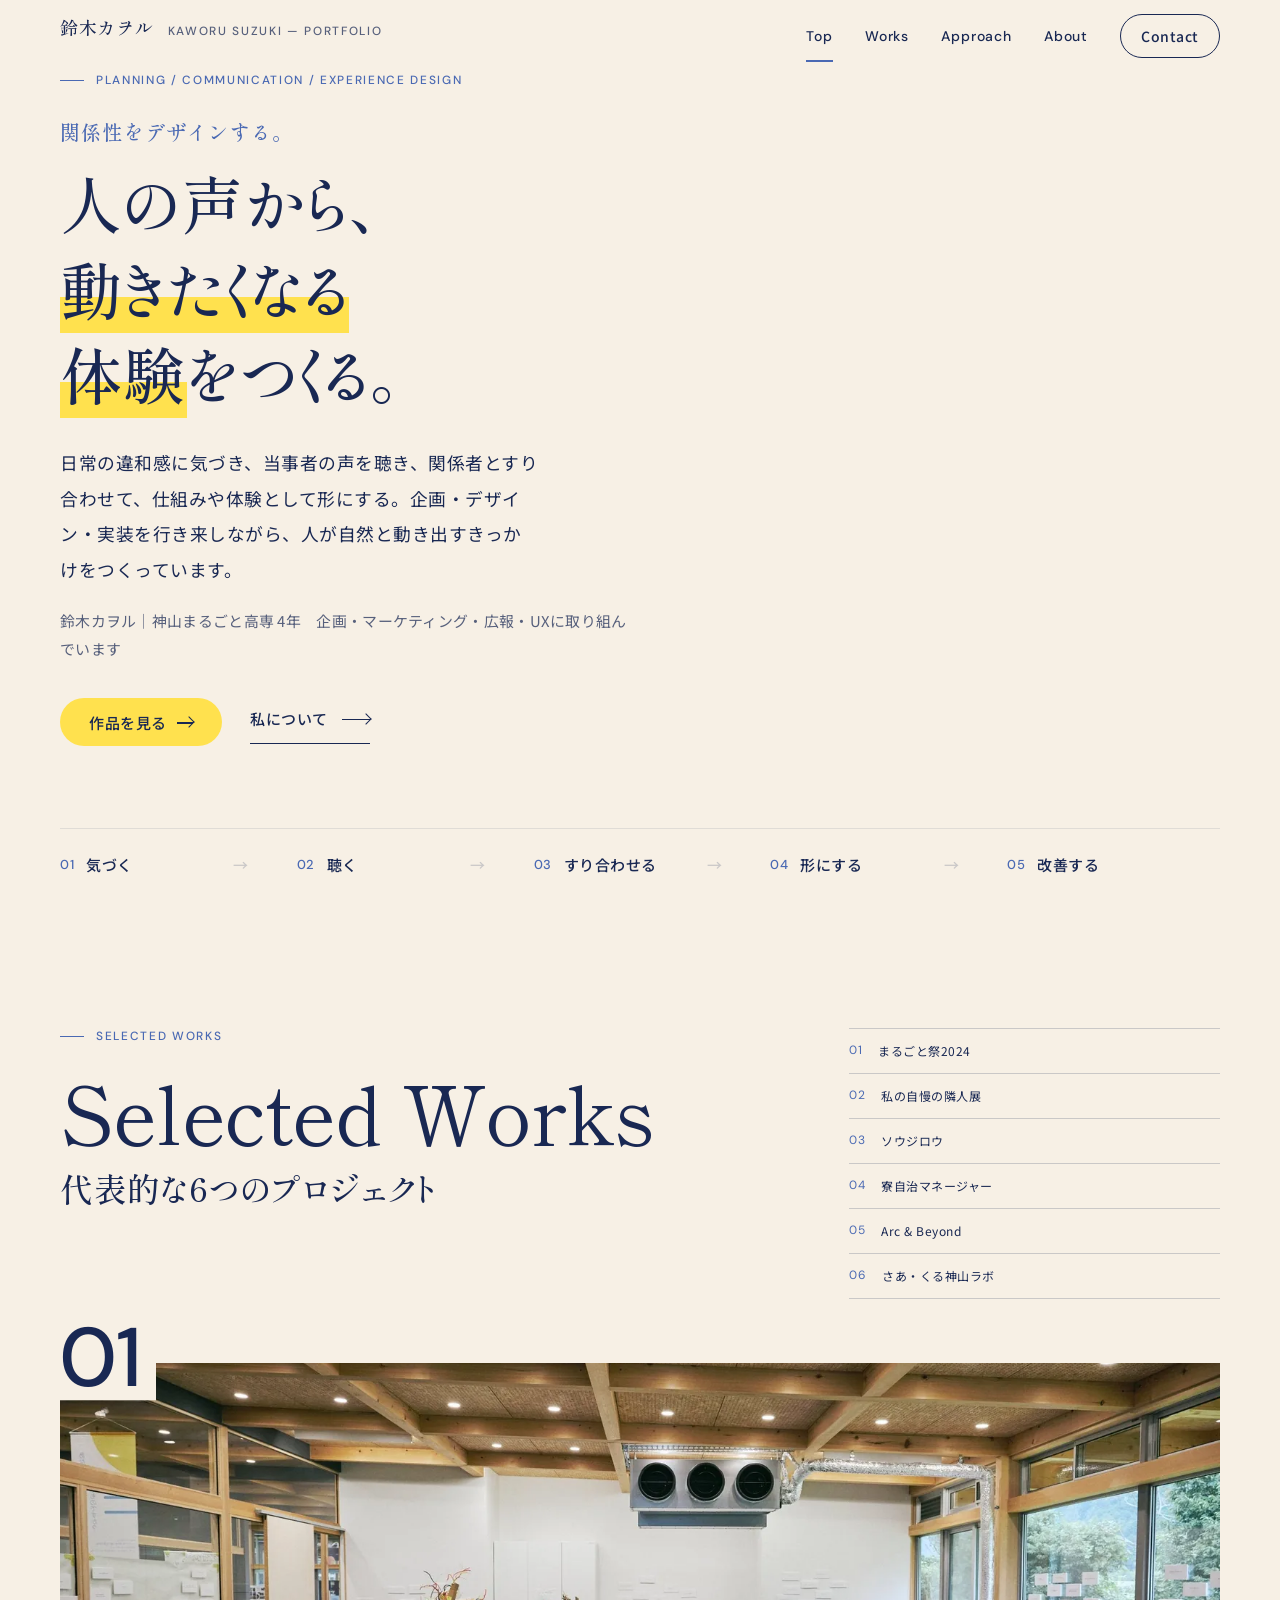
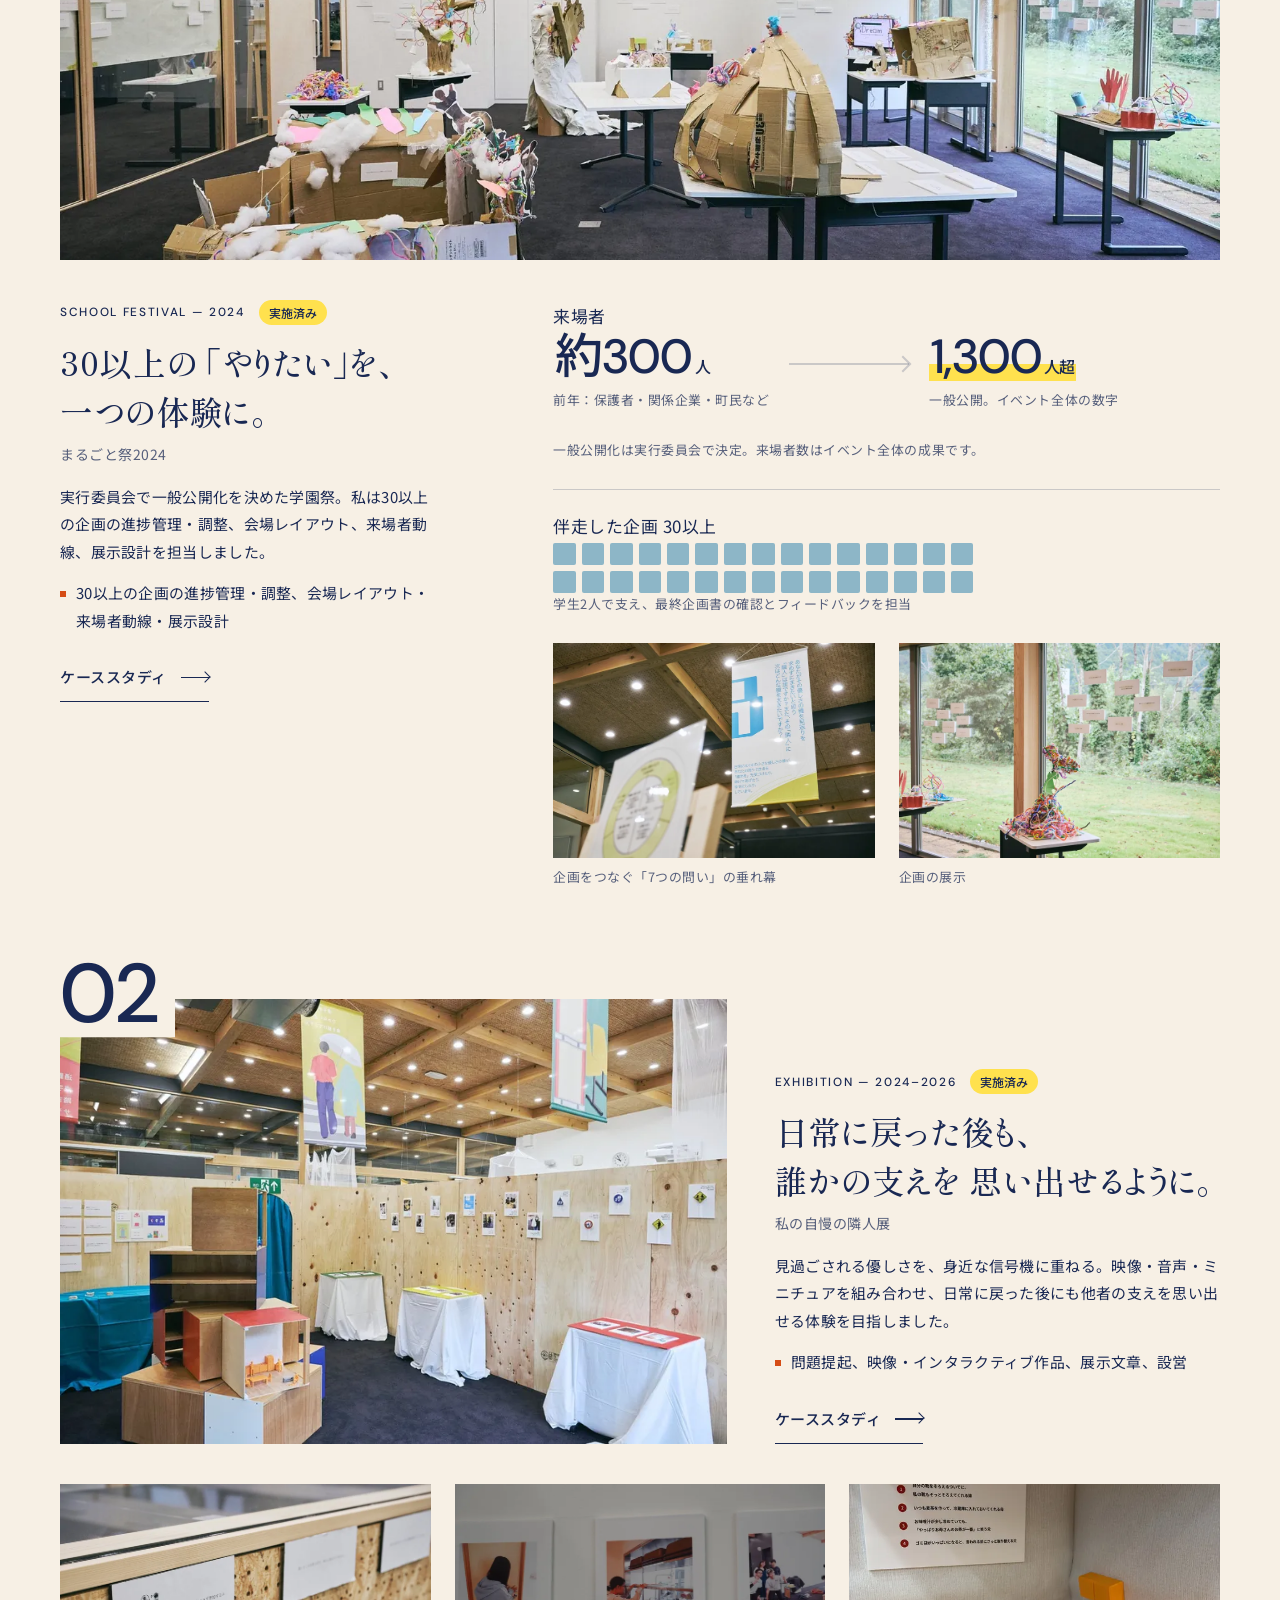
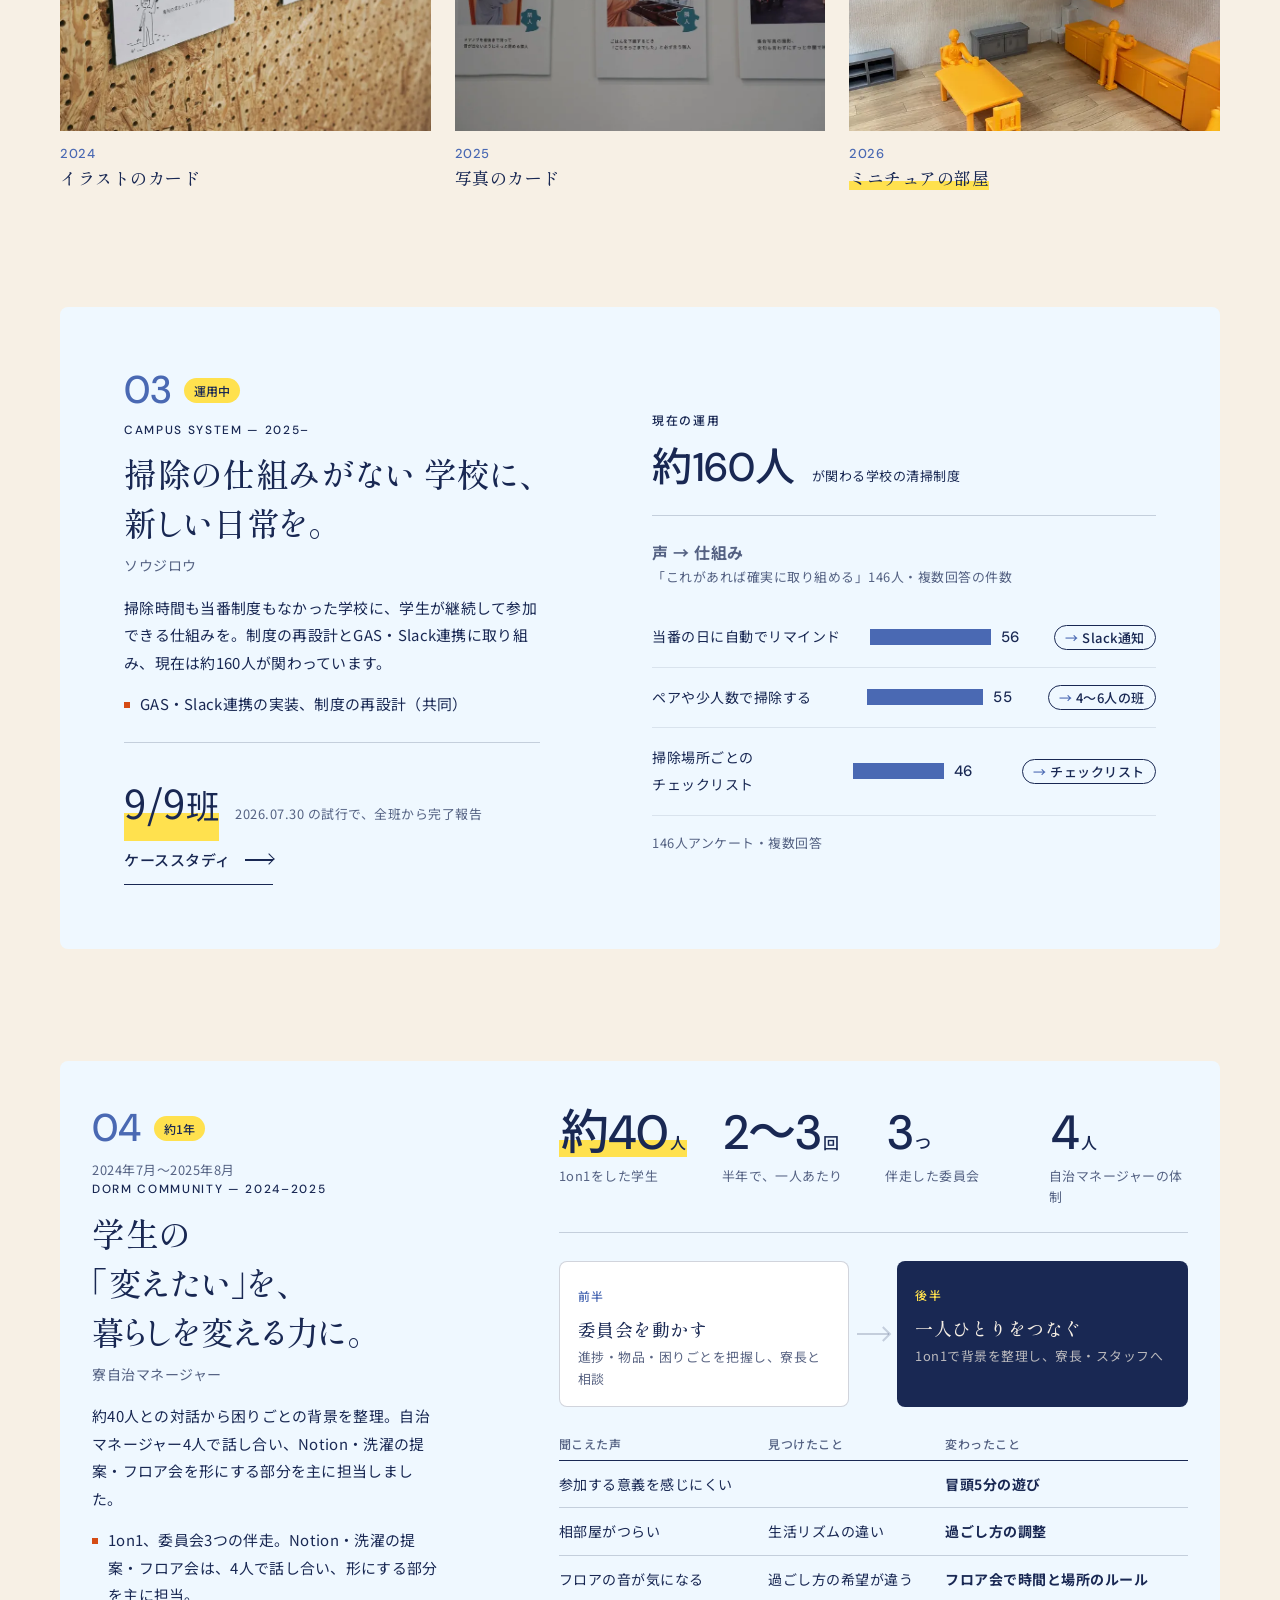
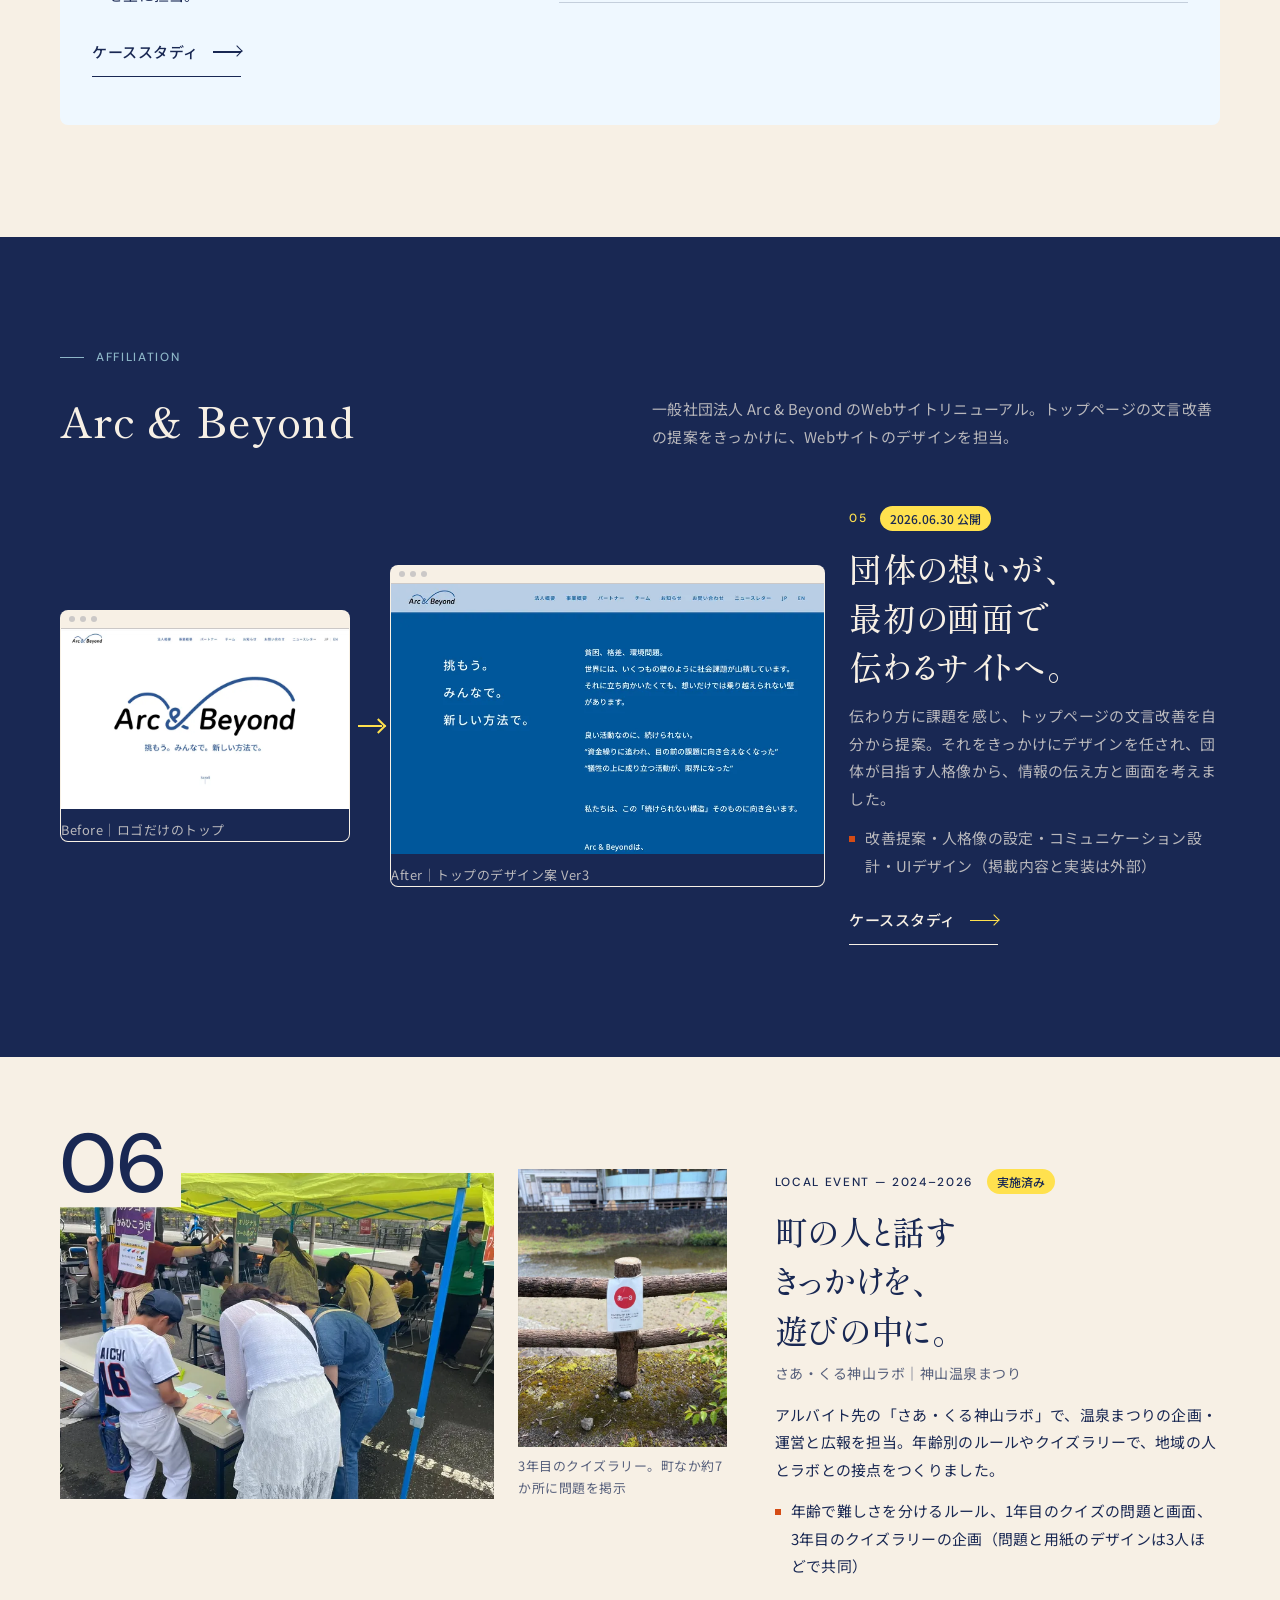
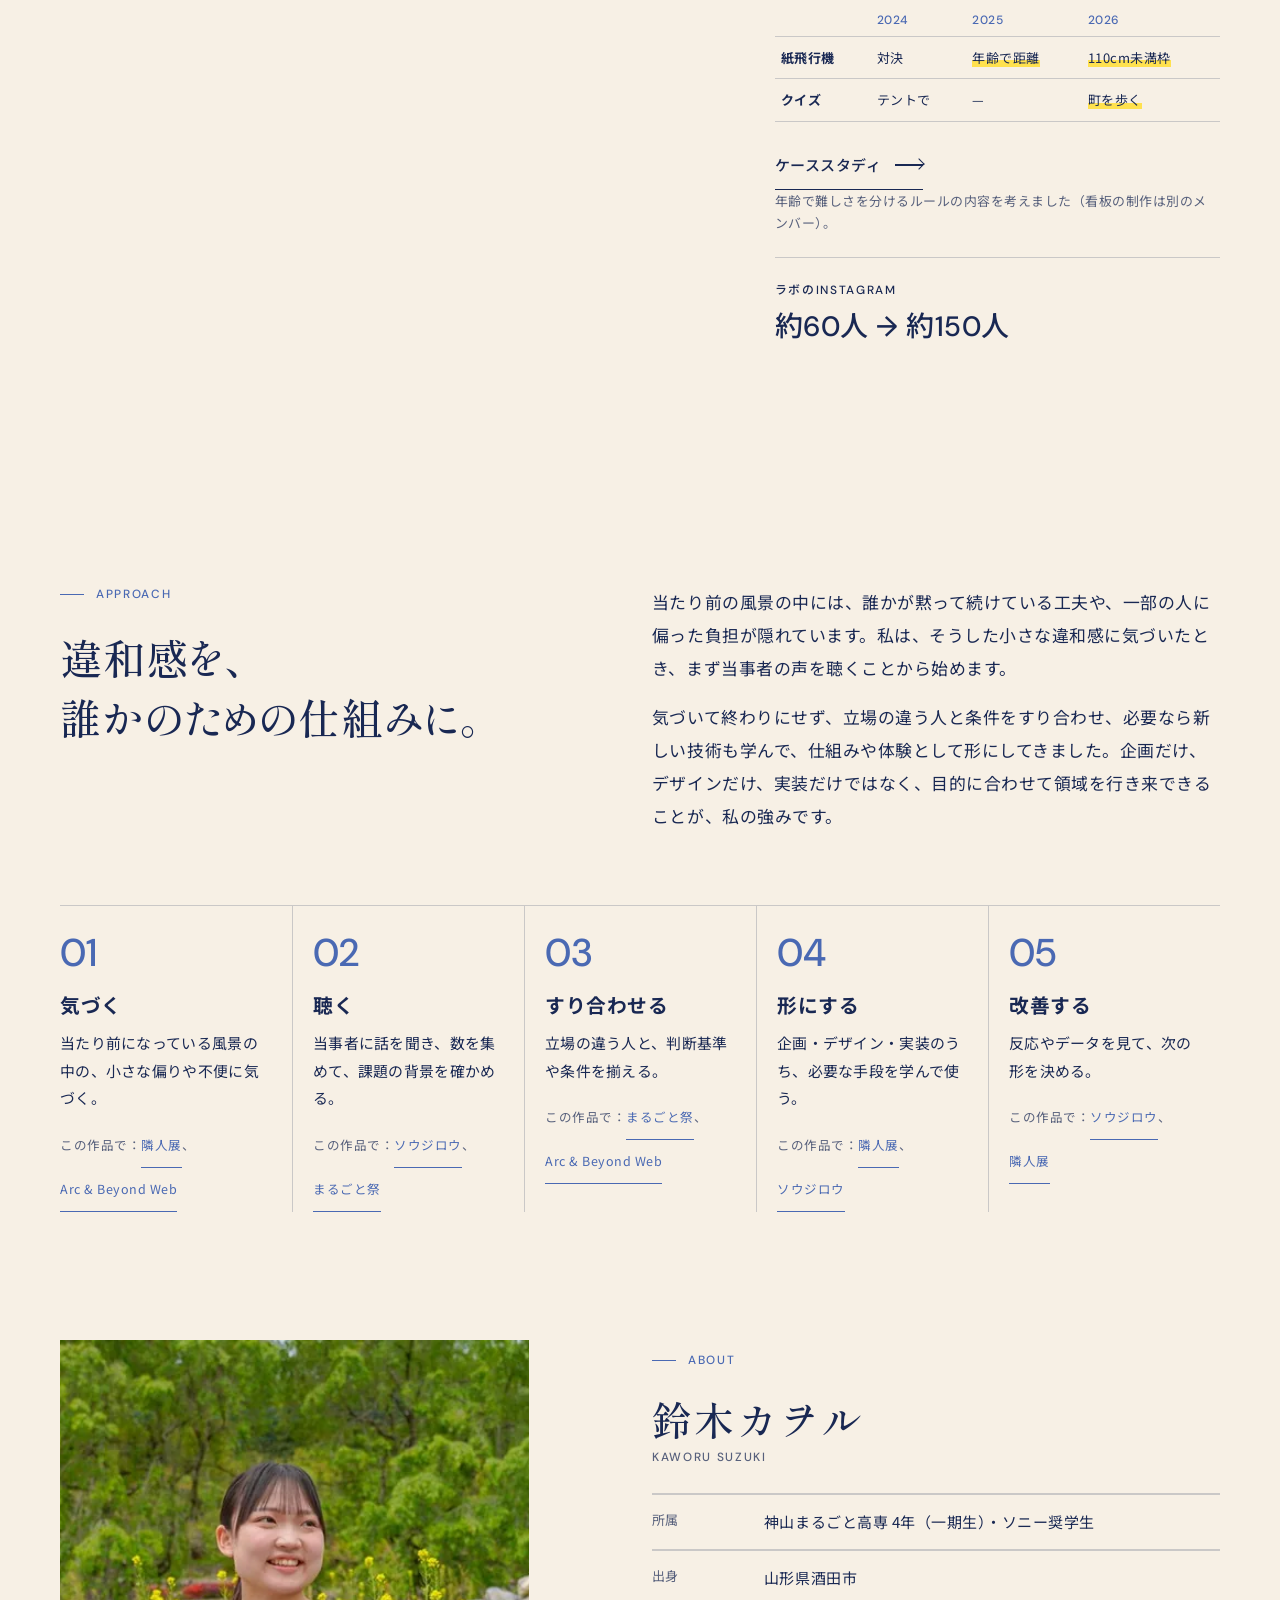
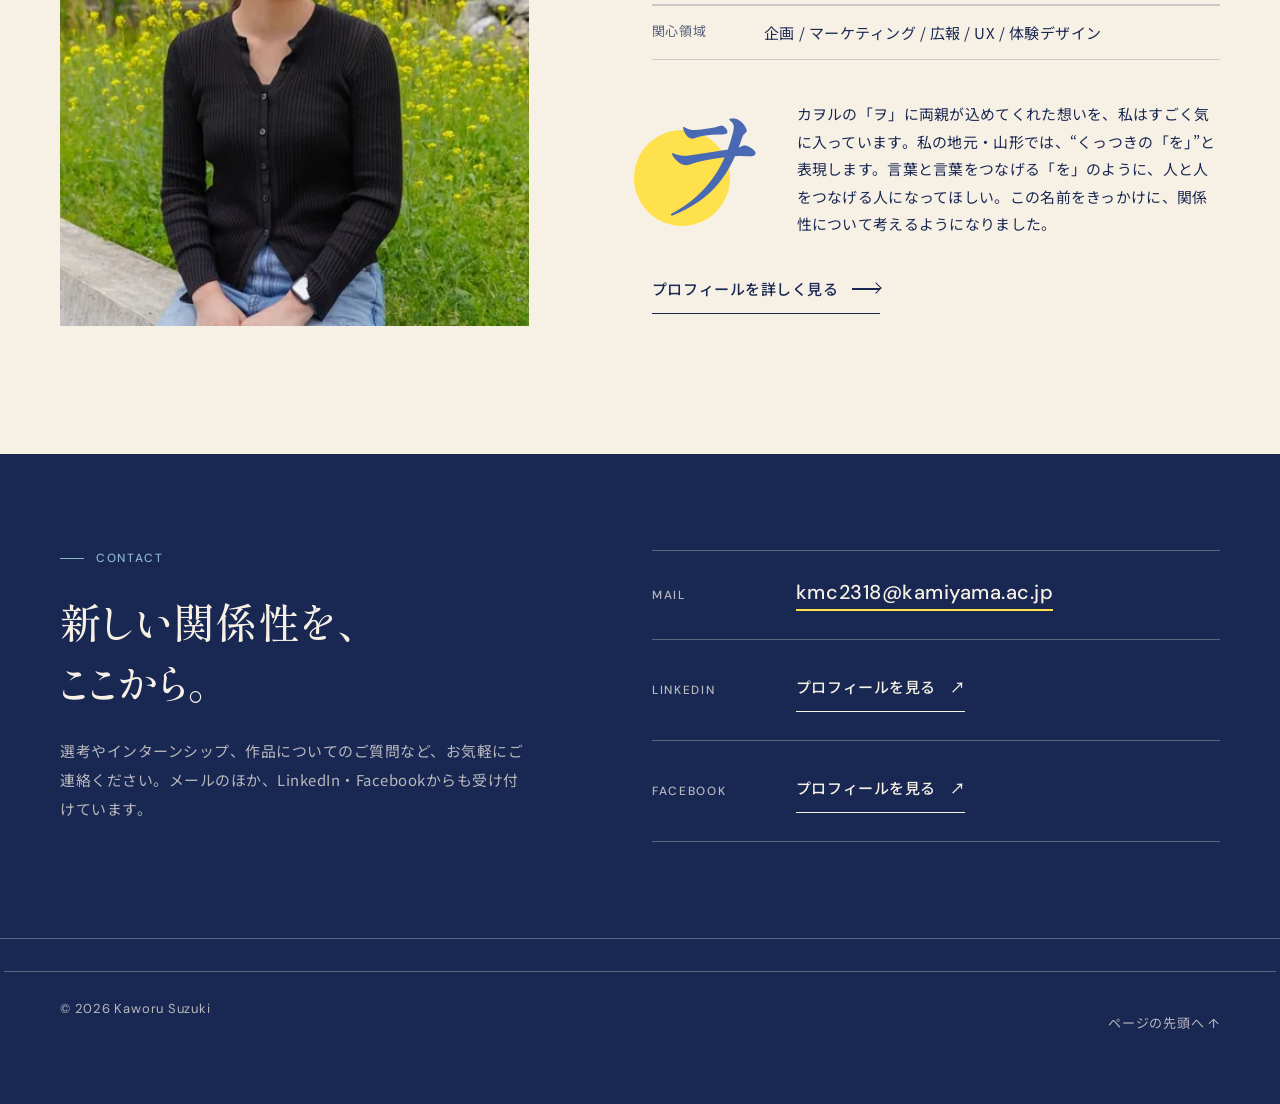
==== commit 92f09004: "Update Arc & Beyond case study Co-Authored-By: Claude Opus 5.5 <noreply@anthropic.com> Claude-Sessio" ====
--- a/index.html
+++ b/index.html
@@ -542,7 +542,7 @@
 <p class="label eyebrow">Affiliation</p>
 <h3 class="h-l" style="margin-top:16px">Arc &amp; Beyond</h3>
 </div>
-<p class="body-s">一般社団法人 Arc &amp; Beyond のWebサイトリニューアル。課題発見から情報設計・画面デザイン・掲載内容の整理を担当。</p>
+<p class="body-s">一般社団法人 Arc &amp; Beyond のWebサイトリニューアル。トップページの文言改善の提案をきっかけに、Webサイトのデザインを担当。</p>
 </div>
 <article class="ab" id="work-02" data-work="arc-beyond-web">
 <div class="ab__fig">
@@ -587,8 +587,8 @@
 <p class="pno label">05 <span class="status status--done" style="letter-spacing:0">2026.06.30 公開</span>
 </p>
 <h4 class="h-m">団体の想いが、<br>最初の画面で<br>伝わるサイトへ。</h4>
-<p class="body-s" data-summary="">団体の活動や想いが伝わりにくい課題を見つけ、リニューアルを提案。情報設計・画面デザイン・掲載内容の整理を主導し、外部の制作担当者と調整しました。</p>
-<p class="role body-s">企画・情報設計・UI・内容整理（実装は外部）</p>
+<p class="body-s" data-summary="">伝わり方に課題を感じ、トップページの文言改善を自分から提案。それをきっかけにデザインを任され、団体が目指す人格像から、情報の伝え方と画面を考えました。</p>
+<p class="role body-s">改善提案・人格像の設定・コミュニケーション設計・UIデザイン（掲載内容と実装は外部）</p>
 <a class="text-link" href="works/arc-beyond-web.html">
 ケーススタディ<span class="arrow" aria-hidden="true">
 </span>
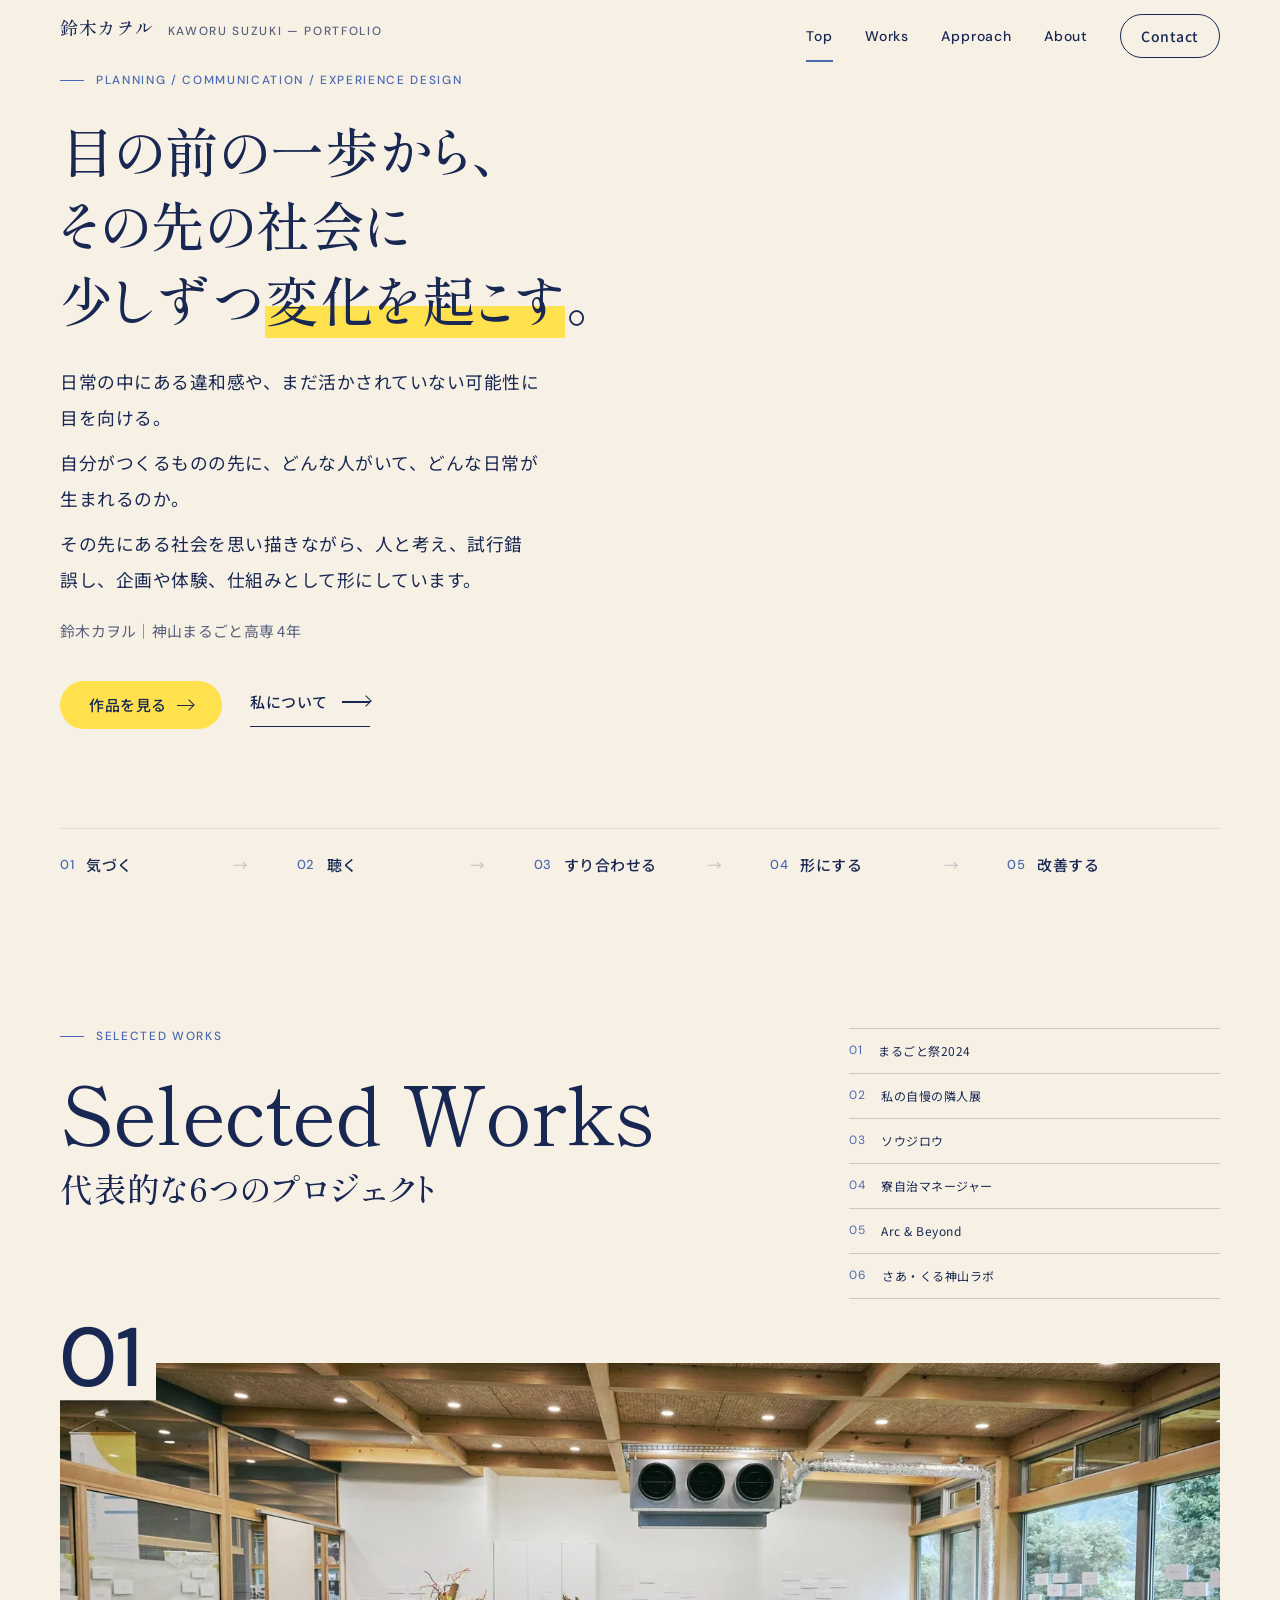
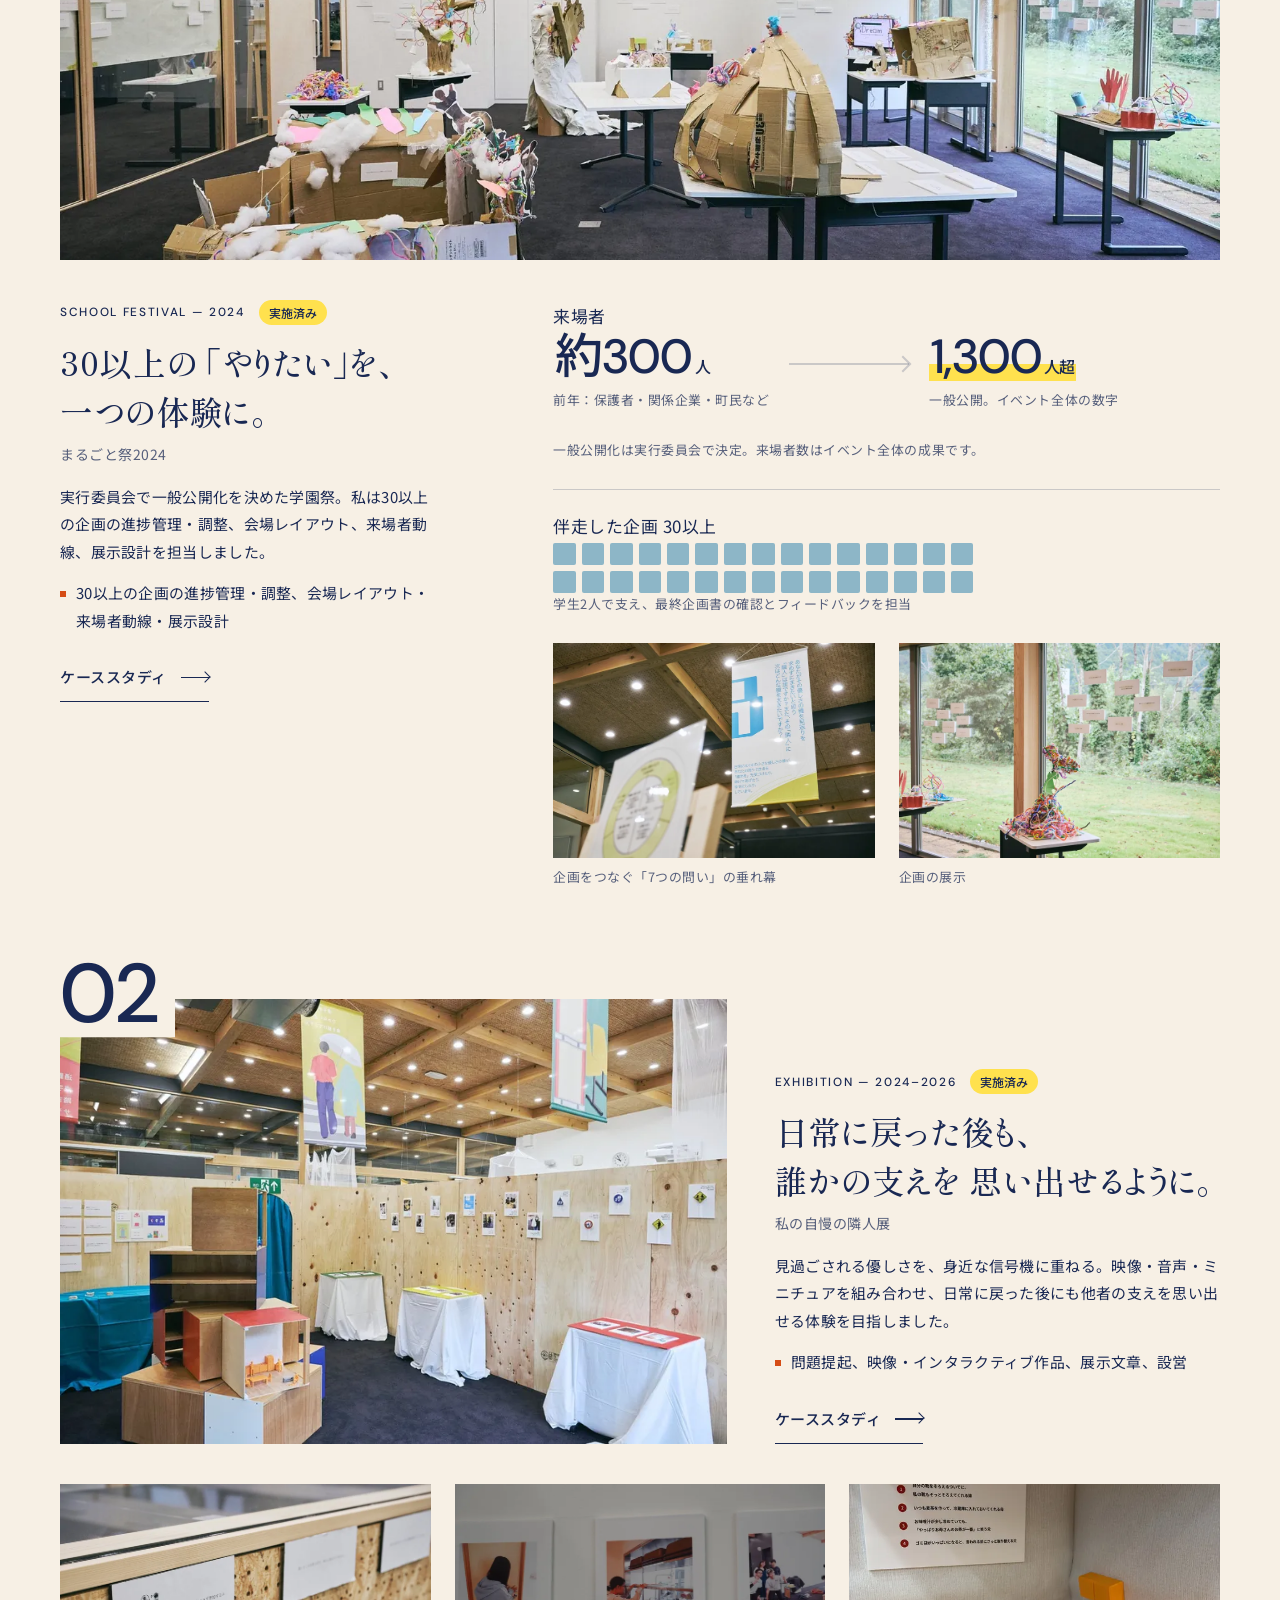
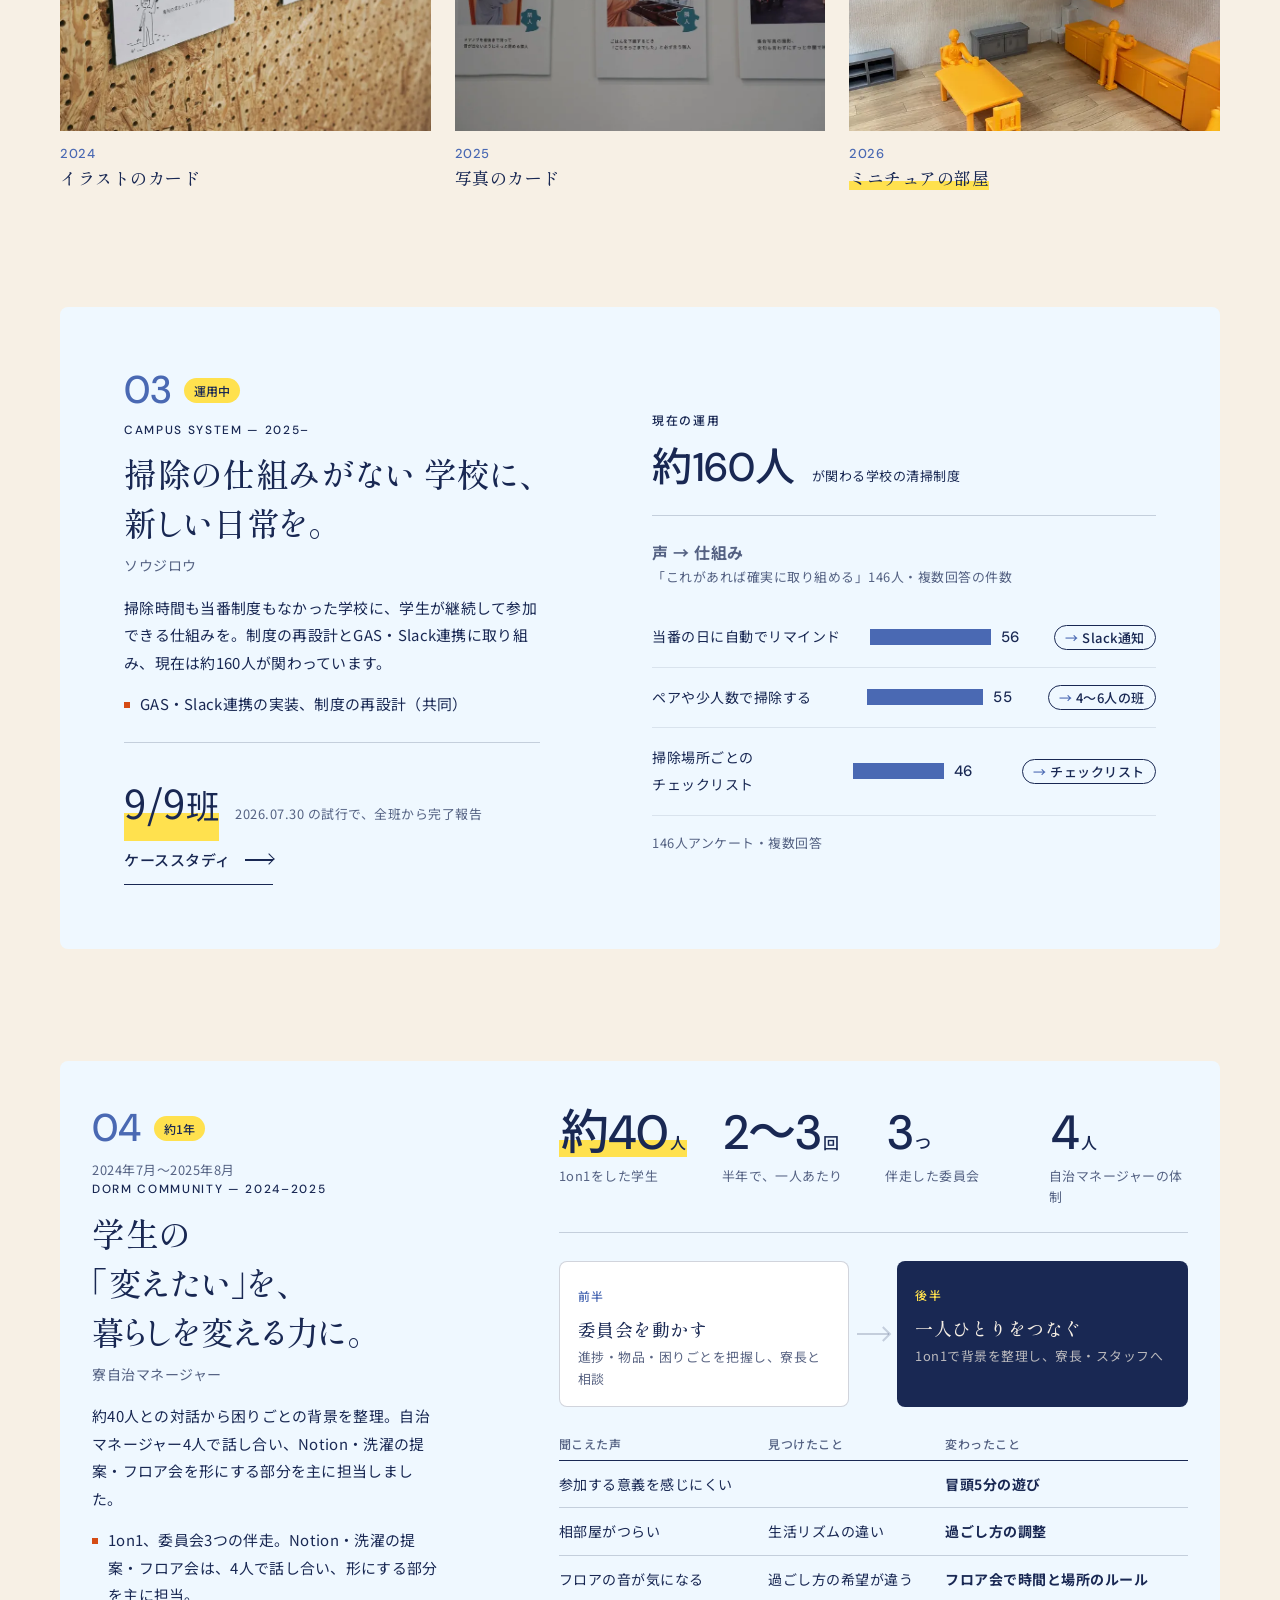
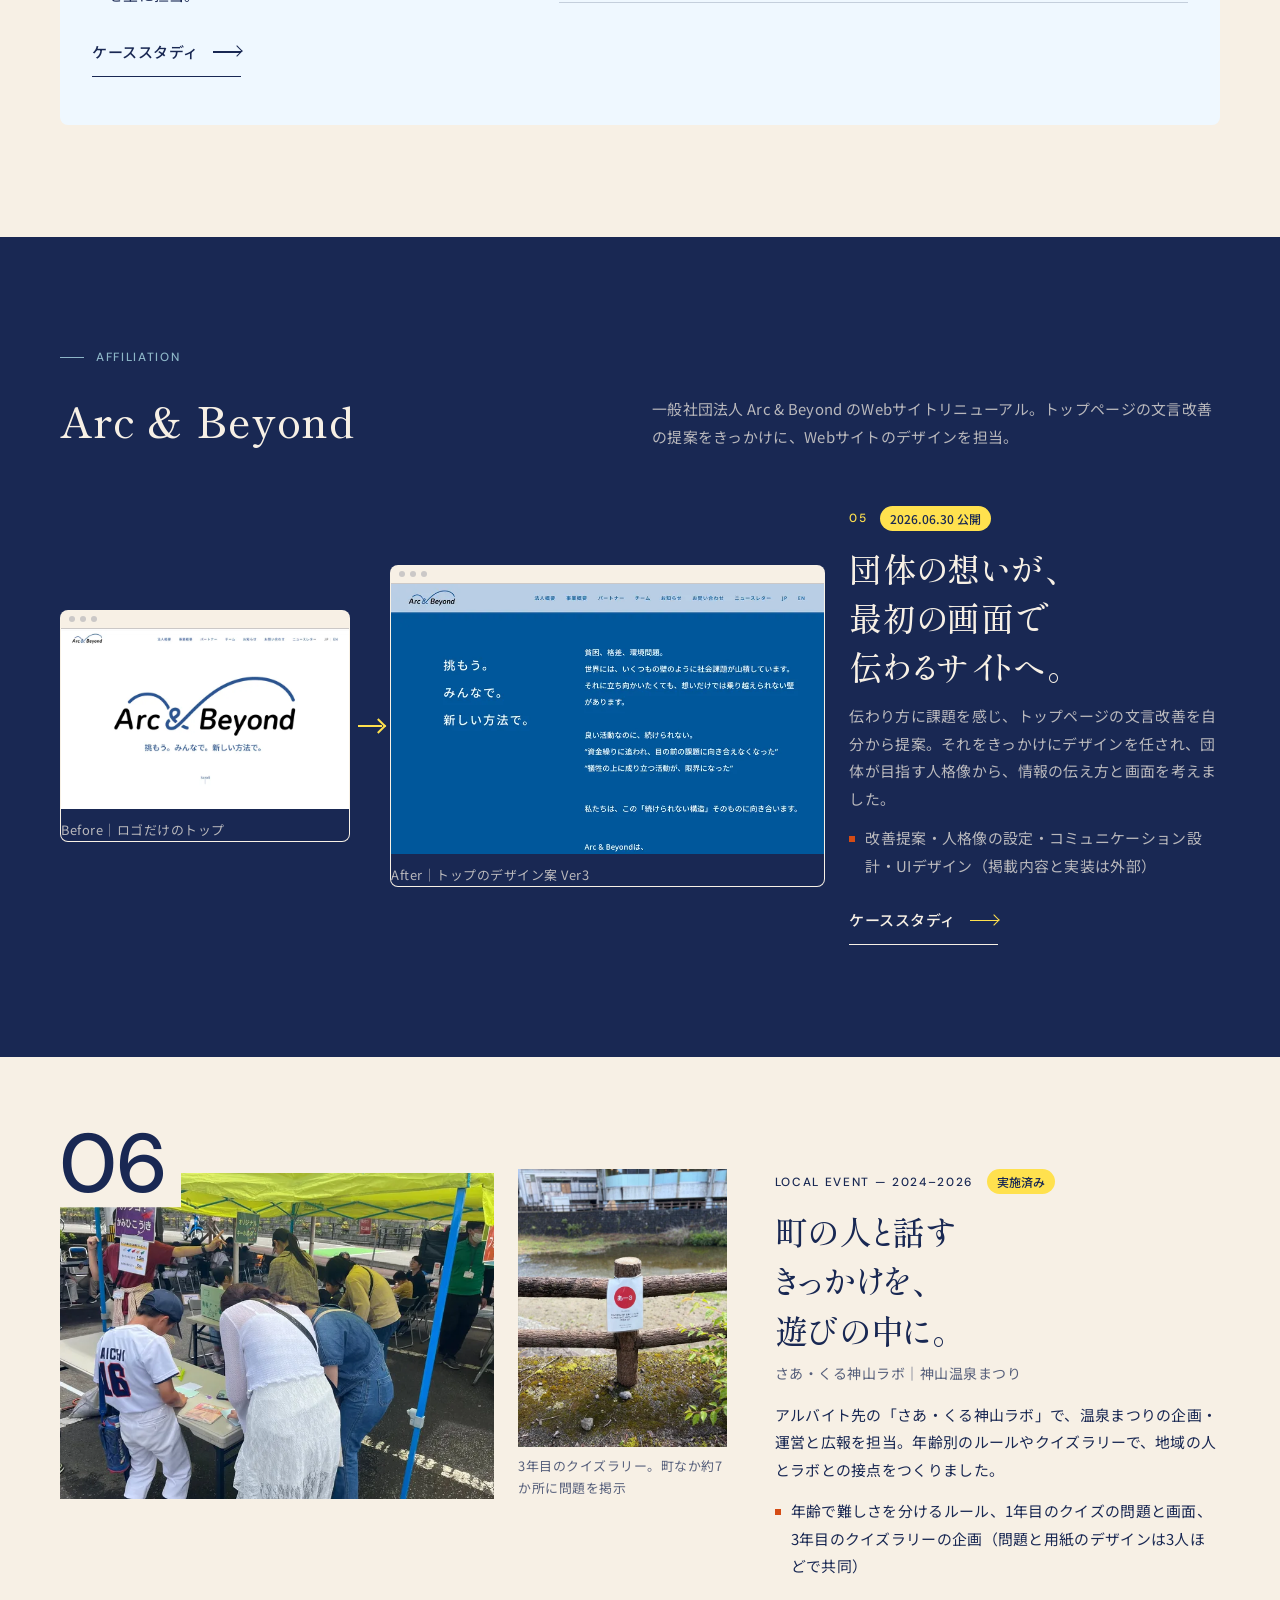
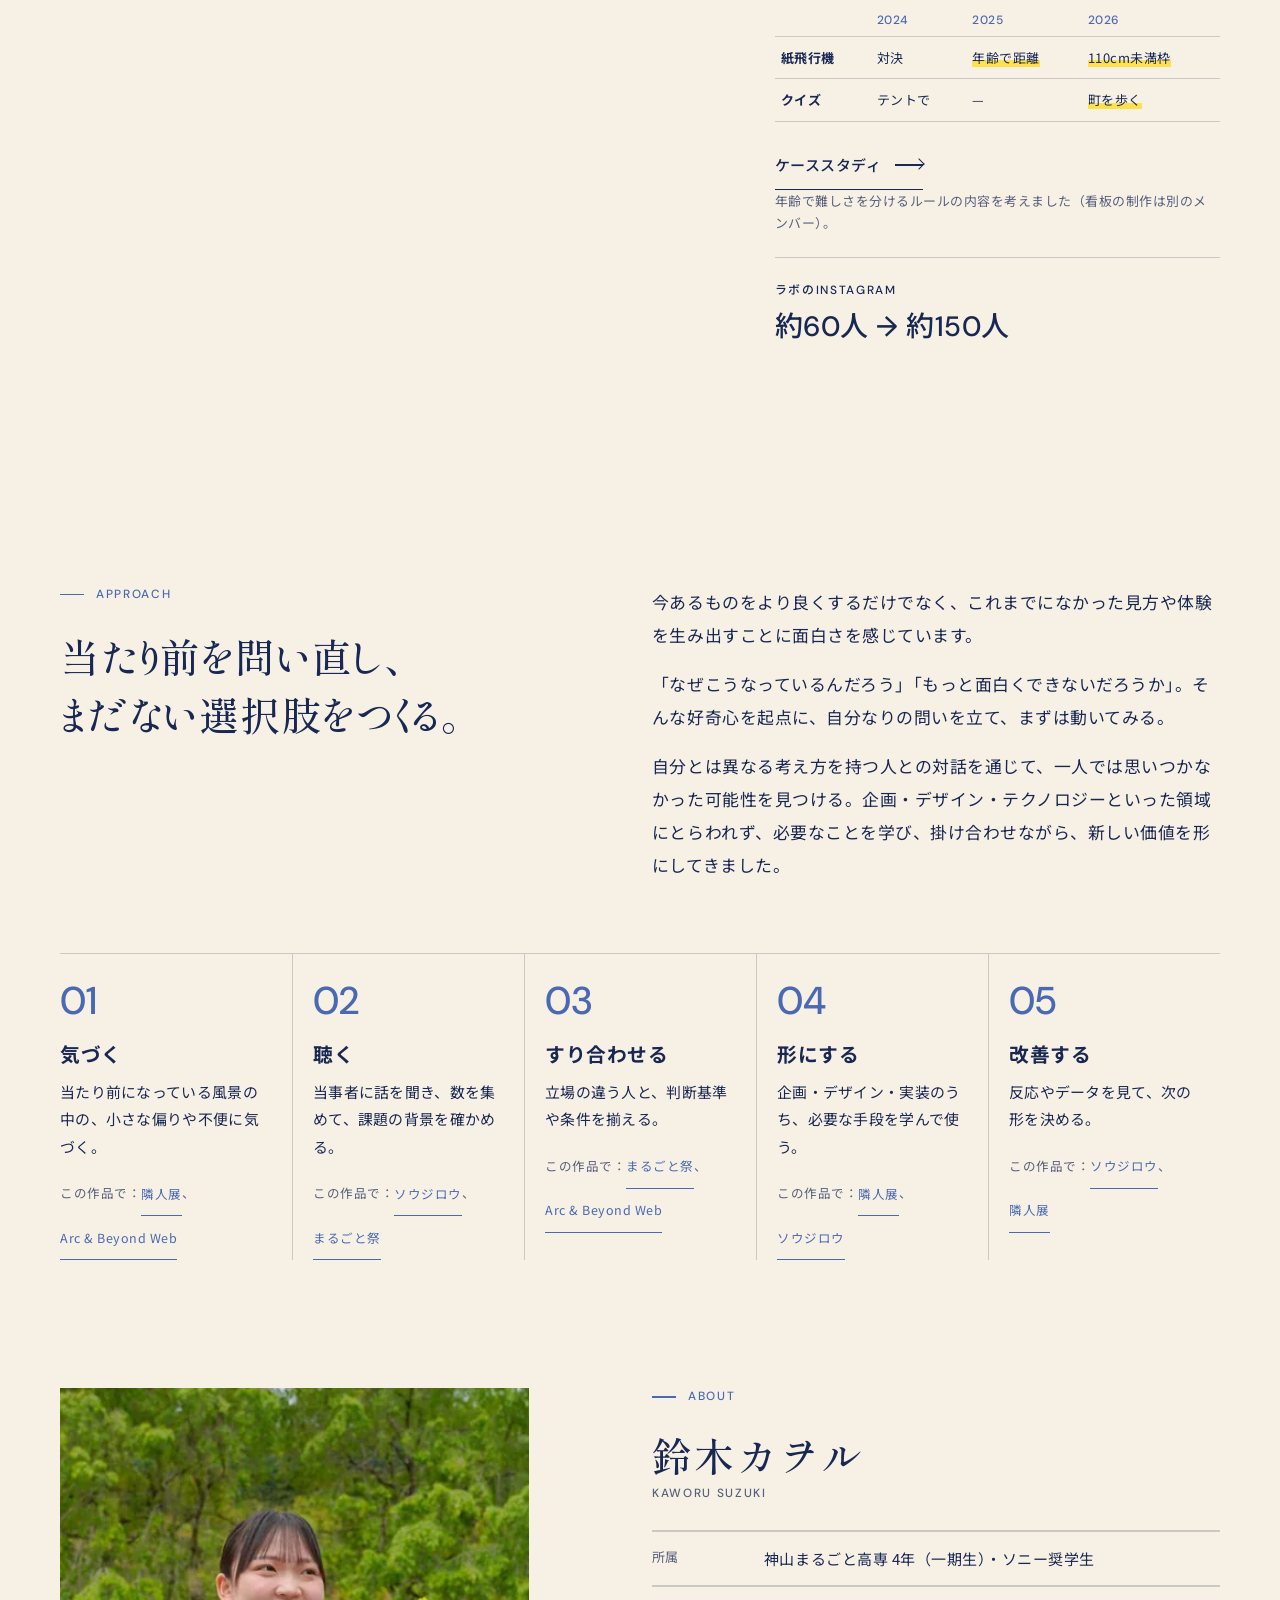
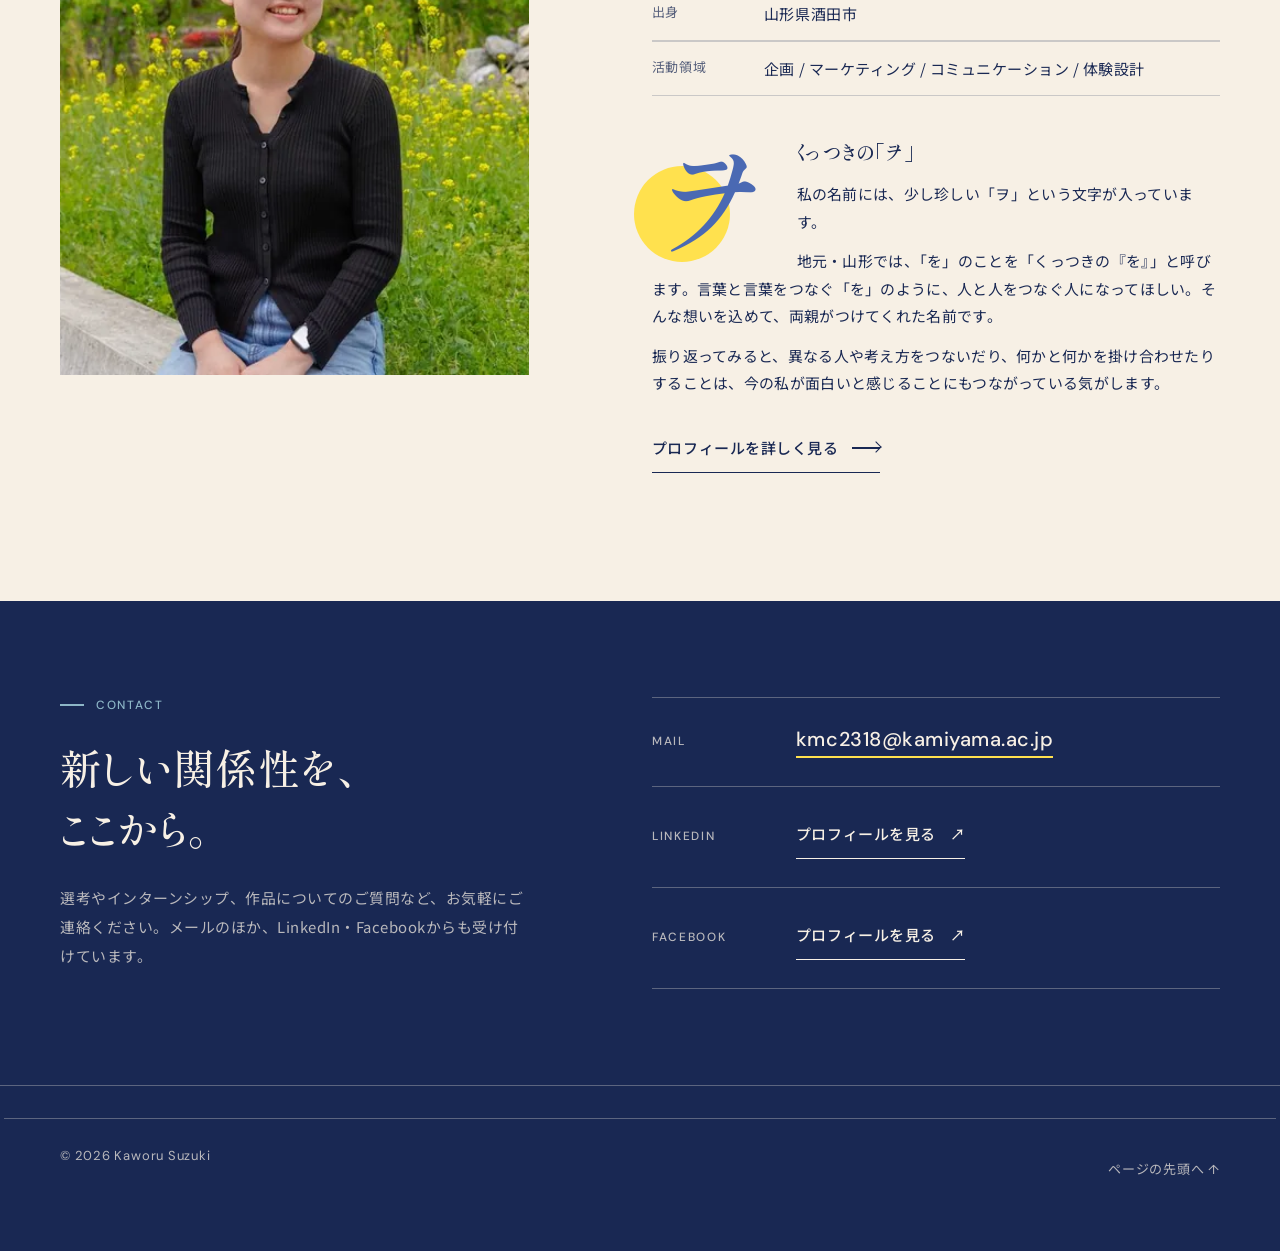
==== commit 3c0f8e3d: "Update hero, Approach and About copy" ====
--- a/index.html
+++ b/index.html
@@ -71,17 +71,17 @@
 <div class="hero__inner" style="width:100%">
 <div class="hero__copy">
 <p class="label eyebrow">Planning / Communication / Experience Design</p>
-<p class="hero__kicker">関係性をデザインする。</p>
 <h1 id="hero-title">
-<span>人の声から、</span>
-<span>
-<span class="mark">動きたくなる</span>
-</span>
-<span>
-<span class="mark">体験</span>をつくる。</span>
+<span>目の前の一歩から、</span>
+<span>その先の社会に</span>
+<span>少しずつ<span class="mark">変化を起こす</span>。</span>
 </h1>
-<p class="hero__sub lead">日常の違和感に気づき、当事者の声を聴き、関係者とすり合わせて、仕組みや体験として形にする。企画・デザイン・実装を行き来しながら、人が自然と動き出すきっかけをつくっています。</p>
-<p class="hero__profile body-s">鈴木カヲル｜神山まるごと高専 4年　企画・マーケティング・広報・UXに取り組んでいます</p>
+<div class="hero__sub lead">
+<p>日常の中にある違和感や、まだ活かされていない可能性に目を向ける。</p>
+<p>自分がつくるものの先に、どんな人がいて、どんな日常が生まれるのか。</p>
+<p>その先にある社会を思い描きながら、人と考え、試行錯誤し、企画や体験、仕組みとして形にしています。</p>
+</div>
+<p class="hero__profile body-s">鈴木カヲル｜神山まるごと高専 4年</p>
 <div class="hero__cta">
 <a class="btn btn--accent" href="#works">作品を見る<span class="arrow" aria-hidden="true">
 </span>
@@ -676,11 +676,12 @@
 <div class="ap-head">
 <div>
 <p class="label eyebrow">Approach</p>
-<h2 class="h-l" style="margin-top:20px;word-break:keep-all">違和感を、<br>誰かのための<wbr>仕組みに。</h2>
-</div>
-<div>
-<p>当たり前の風景の中には、誰かが黙って続けている工夫や、一部の人に偏った負担が隠れています。私は、そうした小さな違和感に気づいたとき、まず当事者の声を聴くことから始めます。</p>
-<p>気づいて終わりにせず、立場の違う人と条件をすり合わせ、必要なら新しい技術も学んで、仕組みや体験として形にしてきました。企画だけ、デザインだけ、実装だけではなく、目的に合わせて領域を行き来できることが、私の強みです。</p>
+<h2 class="h-l" style="margin-top:20px;word-break:keep-all">当たり前を<wbr>問い直し、<br>まだない<wbr>選択肢をつくる。</h2>
+</div>
+<div>
+<p>今あるものをより良くするだけでなく、これまでになかった見方や体験を生み出すことに面白さを感じています。</p>
+<p>「なぜこうなっているんだろう」「もっと面白くできないだろうか」。そんな好奇心を起点に、自分なりの問いを立て、まずは動いてみる。</p>
+<p>自分とは異なる考え方を持つ人との対話を通じて、一人では思いつかなかった可能性を見つける。企画・デザイン・テクノロジーといった領域にとらわれず、必要なことを学び、掛け合わせながら、新しい価値を形にしてきました。</p>
 </div>
 </div>
 <div class="steps">
@@ -739,13 +740,16 @@
 <dd>山形県酒田市</dd>
 </div>
 <div>
-<dt>関心領域</dt>
-<dd>企画 / マーケティング / 広報 / UX / 体験デザイン</dd>
+<dt>活動領域</dt>
+<dd>企画 / マーケティング / コミュニケーション / 体験設計</dd>
 </div>
 </dl>
 <div class="wo">
 <span class="wo__mark" aria-hidden="true">ヲ</span>
-<p class="body-s">カヲルの「ヲ」に両親が込めてくれた想いを、私はすごく気に入っています。私の地元・山形では、“くっつきの「を」”と表現します。言葉と言葉をつなげる「を」のように、人と人をつなげる人になってほしい。この名前をきっかけに、関係性について考えるようになりました。</p>
+<h3 class="wo__title">くっつきの「ヲ」</h3>
+<p class="body-s">私の名前には、少し珍しい「ヲ」という文字が入っています。</p>
+<p class="body-s">地元・山形では、「を」のことを「くっつきの『を』」と呼びます。言葉と言葉をつなぐ「を」のように、人と人をつなぐ人になってほしい。そんな想いを込めて、両親がつけてくれた名前です。</p>
+<p class="body-s">振り返ってみると、異なる人や考え方をつないだり、何かと何かを掛け合わせたりすることは、今の私が面白いと感じることにもつながっている気がします。</p>
 </div>
 <a class="text-link" href="about.html">プロフィールを詳しく見る<span class="arrow" aria-hidden="true">
 </span>
--- a/css/pages.css
+++ b/css/pages.css
@@ -1,8 +1,8 @@
-.hero{position:relative;display:grid;grid-template-columns:1fr 1fr;min-height:640px;height:min(calc(100svh - 72px),860px)}.hero-copy{padding:80px 40px 48px max(var(--pad-x),calc((100vw - var(--container))/2));align-self:center}.hero .eyebrow{font-size:10px;letter-spacing:.12em;margin-bottom:24px;white-space:nowrap}.hero-kicker{font:400 20px/1.6 var(--f-display);color:var(--c-blue);margin-bottom:16px}.hero h1{font-size:var(--t-display-xl);line-height:1.38;letter-spacing:.02em}.hero h1>span{display:block;white-space:nowrap}.marker{position:relative;isolation:isolate;display:inline-block}.marker:after{content:'';position:absolute;inset:60% -2px 0;background:var(--c-yellow);z-index:-1;transform-origin:left;animation:marker-in .7s .4s var(--ease) both}.hero-lead{font-size:var(--t-lead);line-height:2;max-width:480px;margin-top:24px}.hero-profile{font-size:var(--t-body-s);line-height:1.85;color:var(--c-navy-72);max-width:480px;margin-top:24px}.hero-actions{display:flex;align-items:center;gap:32px;flex-wrap:wrap;margin-top:32px}.hero-photo{position:relative;min-width:0}.hero-photo img{width:100%;height:100%;object-fit:cover;object-position:62% 50%}.hero-photo picture{height:100%;display:block}.hero-photo figcaption{position:absolute;bottom:0;left:0;margin:0;padding:8px 12px;background:var(--c-cream)}.hero-photo figcaption span{color:var(--c-tangelo);font-size:24px;margin-right:8px}.how-i-work{border-top:1px solid var(--c-navy-10);display:grid;grid-template-columns:repeat(5,1fr);padding-block:24px;list-style:none;margin-block:0;gap:24px}.how-i-work li{margin:0;display:flex;align-items:center;gap:12px;font-size:15px}.how-i-work b{font:500 13px var(--f-en);color:var(--c-blue)}.how-i-work li:not(:last-child):after{content:'→';margin-left:auto;color:var(--c-navy-20)}.works-section{padding-top:96px}.works-heading{display:grid;grid-template-columns:7fr 4fr;gap:96px;align-items:end}.works-index{list-style:none;padding:0;margin:0}.works-index li{margin:0;border-bottom:1px solid var(--c-navy-20)}.works-index a{display:flex;gap:16px;min-height:44px;align-items:center;font-size:12px}.works-index span{color:var(--c-blue);font-family:var(--f-en)}.work-feature{position:relative;margin-top:80px;margin-bottom:112px}.work-feature>.work-number{position:absolute;top:-44px;left:0;z-index:1;background:var(--c-cream);padding-right:16px}.work-feature>.image-link img{aspect-ratio:16/9;object-position:50% 40%}.work-feature .work-copy{display:grid;grid-template-columns:5fr 6fr;gap:96px;margin-top:40px}.work-title{font:500 var(--t-heading-m)/1.5 var(--f-display);word-break:keep-all;overflow-wrap:anywhere;margin-top:24px}.work-meta{display:flex;align-items:center;flex-wrap:wrap;gap:16px;margin-bottom:16px}.work-summary{font-size:var(--t-body-s);line-height:1.85}.affiliation{padding:112px 0;margin-bottom:112px}.affiliation-head{display:grid;grid-template-columns:1fr 1fr;gap:48px;align-items:end;margin-bottom:96px}.affiliation-head h2{font-size:var(--t-heading-l)}.affiliation-head p{font-size:var(--t-body-s)}.affiliation-grid{display:grid;grid-template-columns:1fr 1fr;gap:24px}.affiliation__item:nth-child(2){transform:translateY(-48px)}.affiliation__item .work-meta{margin-top:24px}.affiliation__item .label{color:var(--c-yellow)}.affiliation__item .work-title{margin:16px 0 24px;max-width:490px}.affiliation__item .image-link{background:var(--c-soft);padding:16px}.affiliation__item .image-link img{aspect-ratio:16/10;object-fit:cover;object-position:top}.pending-visual{aspect-ratio:16/10;border:1px solid var(--c-cream-30);display:flex;flex-direction:column;justify-content:center;align-items:center;gap:24px}.pending-visual strong{font:400 64px/1 var(--f-display)}.pending-visual span{font-size:13px;color:var(--c-cream-72)}.pending-text{font-size:14px;display:inline-block;padding:12px 0;border-bottom:1px solid var(--c-cream-30)}.work-gallery{display:grid;grid-template-columns:7fr 5fr;gap:24px;margin-bottom:112px;position:relative}.gallery-main{position:relative}.gallery-main .work-number{position:absolute;top:-44px;left:0;background:var(--c-cream);padding-right:16px;z-index:1}.gallery-main .image-link img{aspect-ratio:4/5;object-position:40% center}.gallery-side{padding-top:80px}.gallery-thumbs{display:grid;gap:24px;margin-bottom:32px}.gallery-thumbs img{width:100%;aspect-ratio:3/2;object-fit:cover}.gallery-side .work-title{margin:24px 0}.work-gallery>.timeline{grid-column:1/-1;margin-top:16px}.work-data{background:var(--c-alice);border-radius:8px;padding:64px;display:grid;grid-template-columns:1fr 1fr;gap:48px;margin-bottom:128px}.work-data .work-title{margin:24px 0}.work-data .work-number{font-size:40px;margin-right:24px}.work-data .bar-chart{padding:0;align-self:center}.other{background:var(--c-alice)}.other-grid{display:grid;grid-template-columns:1fr 1fr;gap:48px}.other__item+.other__item{border-left:1px solid var(--c-navy-20);padding-left:48px}.other__item .work-title{margin:24px 0}.other__item .activity-name{margin-top:16px;font-weight:700}.other__item p{font-size:var(--t-body-s)}.activity-list{list-style:none;padding:0;margin:32px 0}.activity-list li{border-top:1px solid var(--c-navy-20);padding-top:24px;margin-top:24px}.activity-list h4{font-size:15px;margin-bottom:8px}.approach-intro{display:grid;grid-template-columns:5fr 6fr;gap:96px}.approach-intro h2{font-size:var(--t-heading-l)}.approach-steps{display:grid;grid-template-columns:repeat(5,1fr);gap:24px;margin-top:64px}.approach-step+.approach-step{padding-left:24px;border-left:1px solid var(--c-navy-20)}.approach-step .number{font:500 40px/1 var(--f-en);color:var(--c-blue)}.approach-step h3{margin:24px 0 12px}.approach-step p{font-size:var(--t-body-s)}.approach-step .evidence{font-size:var(--t-caption);margin-top:16px;color:var(--c-navy-72)}.evidence a{color:var(--c-blue);text-decoration:underline;text-underline-offset:4px;display:inline-block;min-height:44px}.profile{display:grid;grid-template-columns:5fr 6fr;gap:96px;align-items:center;padding-bottom:128px}.profile-photo img{aspect-ratio:4/5;object-fit:cover;object-position:48% center}.profile h2{font-size:40px}.profile dl{margin:32px 0}.profile dl>div{display:grid;grid-template-columns:80px 1fr;gap:16px;padding:16px 0;border-top:1px solid var(--c-navy-20);font-size:var(--t-body-s)}.profile dt{color:var(--c-navy-72);font-size:var(--t-caption)}.profile dd{margin:0}.wo-story{margin:40px 0 24px;min-height:150px}.wo-dropcap{float:left;position:relative;isolation:isolate;font:120px/1 var(--f-display);color:var(--c-blue);margin:0 24px 16px 0}.wo-dropcap:after{content:'';width:96px;height:96px;border-radius:50%;position:absolute;background:var(--c-yellow);left:-8px;bottom:-8px;z-index:-1}.wo-story p{font-size:var(--t-body-s)}.contact .container{display:grid;grid-template-columns:5fr 6fr;gap:96px}.contact h2{font-size:var(--t-heading-l);margin-bottom:32px}.contact p{font-size:var(--t-body-s);line-height:1.95}.email{font-family:var(--f-en);font-size:20px;border-bottom:2px solid var(--c-yellow);margin-top:32px;display:inline-block;overflow-wrap:anywhere}.contact-form{display:grid;gap:24px}.contact-form label{display:block;margin-bottom:8px;font-size:14px}.contact-form input,.contact-form textarea{width:100%;background:var(--c-cream);color:var(--c-navy);border:1px solid transparent;border-radius:4px;min-height:52px;padding:12px 16px;line-height:1.6;font-size:16px}.contact-form textarea{min-height:176px;resize:vertical}.contact-form .btn{justify-self:start}.contact-form button:disabled{opacity:.7;cursor:wait}.contact-success{padding:40px;border:1px solid var(--c-cream-30)}.breadcrumb{padding:24px 0;font-size:var(--t-caption);display:flex;gap:12px;flex-wrap:wrap}.breadcrumb a{text-decoration:underline;text-underline-offset:4px}.affiliation-bar{display:flex;justify-content:space-between;align-items:center;padding:16px 24px;gap:24px;font-size:13px}.affiliation-bar nav{display:flex;gap:24px}.affiliation-bar [aria-current]{border-bottom:2px solid var(--c-yellow)}.case-hero{padding:64px 0}.case-hero h1{max-width:900px;margin:24px 0}.case-name{font-size:var(--t-heading-s);margin-bottom:32px}.case-overview{max-width:800px}.case-meta{display:grid;grid-template-columns:1fr 2fr;gap:24px;border-top:1px solid var(--c-navy-20);margin-top:40px;padding-top:24px;font-size:var(--t-body-s)}.case-meta .role-line{grid-column:1/-1;margin:0}.case-visual{margin-top:48px}.case-visual img{width:100%;aspect-ratio:16/9;object-fit:cover}.case-visual--gallery img{aspect-ratio:21/9}.case-visual--data{padding:64px;background:var(--c-alice);border-radius:8px}.case-visual--data .stats{margin:0;grid-template-columns:1fr 1fr}.browser-visual{background:var(--c-soft);padding:64px;position:relative}.browser-frame{border:8px solid var(--c-white);border-top-width:24px;border-radius:8px;overflow:hidden}.browser-frame img{aspect-ratio:16/10;object-fit:cover;object-position:top}.browser-mobile{position:absolute;right:24px;bottom:24px;width:20%;border:6px solid var(--c-white);border-radius:8px}.browser-mobile img{width:100%;aspect-ratio:9/19.5;object-fit:cover;object-position:top}.key-points{display:grid;grid-template-columns:repeat(3,1fr);gap:32px;border-block:1px solid var(--c-navy-20);padding:32px 0}.key-points h2{font:500 12px/1.4 var(--f-en);color:var(--c-blue);letter-spacing:.14em;margin-bottom:16px}.key-points p{font-size:var(--t-body-s)}.case-layout{display:grid;grid-template-columns:240px minmax(0,1fr);gap:96px;padding-block:80px 128px}.case-toc{align-self:start;position:sticky;top:104px;display:grid;gap:8px}.case-toc a{min-height:44px;display:flex;align-items:center;font-size:14px;border-left:2px solid transparent;padding-left:16px}.case-toc a[aria-current]{border-color:var(--c-blue);color:var(--c-blue)}.case-body>section+section{margin-top:80px}.case-body h2{margin-bottom:32px}.case-body p{white-space:pre-line}.process-step{padding-top:32px;margin-top:32px;border-top:1px solid var(--c-navy-20)}.process-step h3{display:flex;align-items:baseline;gap:24px;margin-bottom:24px}.process-step .number{font:500 32px/1 var(--f-en);color:var(--c-blue)}.process-step .bar-chart{margin-top:32px}.budget-diagram{display:grid;gap:12px;margin-top:32px;background:var(--c-alice);padding:32px;border-radius:8px}.budget-diagram>div{padding:16px 24px;background:var(--c-cream);border:1px solid var(--c-navy-20)}.budget-diagram>div:first-child{background:var(--c-navy);color:var(--c-cream)}.budget-diagram small{display:block}.budget-diagram strong{font-size:20px}.project-dots{display:grid;grid-template-columns:repeat(10,16px);gap:8px;margin:24px 0}.project-dots span{width:16px;height:16px;background:var(--c-soft)}.flow{margin-top:32px;gap:16px}.flow>div{border:2px solid var(--c-navy);padding:24px;font-size:var(--t-body-s);border-radius:8px}.flow>div.shared{border-color:var(--c-soft)}.flow strong{display:block;margin-bottom:16px}.sitemap{display:flex;gap:8px;flex-wrap:wrap;margin-top:24px}.sitemap span{padding:8px 16px;border:1px solid var(--c-navy-20);font-size:14px}.next-works{padding:64px 0;background:var(--c-alice)}.next-grid{display:grid;grid-template-columns:1fr 1fr;gap:48px;margin:32px 0}.next-grid a{display:grid;grid-template-columns:96px 1fr;gap:24px;align-items:center;padding-block:16px;border-top:1px solid var(--c-navy-20);font-size:var(--t-body-s)}.next-grid img{width:96px;height:80px;object-fit:cover}.next-grid small{display:block;font-size:12px}.about-intro{padding:96px 0}.about-intro h1{font-size:var(--t-heading-l);margin-bottom:48px}.about-poem{font:22px/2.2 var(--f-display)}.about-content{padding-bottom:128px}.about-content>section{margin-top:80px}.about-content h2{margin-bottom:32px}.tools-list{display:flex;gap:12px;flex-wrap:wrap;margin:24px 0 32px}.tools-list span{border:1px solid var(--c-navy-20);padding:12px 16px;font-family:var(--f-en)}.extra-projects:not(:empty){padding-bottom:96px}.extra-project{padding-block:32px;border-top:1px solid var(--c-navy-20)}.extra-project .work-title{margin:16px 0}.extra-project img{max-height:400px;object-fit:contain}.case-generic{padding:64px 0 128px}.case-generic section{margin-top:64px}.case-generic h2{margin-bottom:24px}
+.hero{position:relative;display:grid;grid-template-columns:1fr 1fr;min-height:640px;height:min(calc(100svh - 72px),860px)}.hero-copy{padding:80px 40px 48px max(var(--pad-x),calc((100vw - var(--container))/2));align-self:center}.hero .eyebrow{font-size:10px;letter-spacing:.12em;margin-bottom:24px;white-space:nowrap}.hero-kicker{font:400 20px/1.6 var(--f-display);color:var(--c-blue);margin-bottom:16px}.hero h1{font-size:var(--t-display-xl);line-height:1.38;letter-spacing:.02em}.hero h1>span{display:block;white-space:nowrap}.marker{position:relative;isolation:isolate;display:inline-block}.marker:after{content:'';position:absolute;inset:60% -2px 0;background:var(--c-yellow);z-index:-1;transform-origin:left;animation:marker-in .7s .4s var(--ease) both}.hero-lead{font-size:var(--t-lead);line-height:2;max-width:480px;margin-top:24px}.hero-profile{font-size:var(--t-body-s);line-height:1.85;color:var(--c-navy-72);max-width:480px;margin-top:24px}.hero-actions{display:flex;align-items:center;gap:32px;flex-wrap:wrap;margin-top:32px}.hero-photo{position:relative;min-width:0}.hero-photo img{width:100%;height:100%;object-fit:cover;object-position:62% 50%}.hero-photo picture{height:100%;display:block}.hero-photo figcaption{position:absolute;bottom:0;left:0;margin:0;padding:8px 12px;background:var(--c-cream)}.hero-photo figcaption span{color:var(--c-tangelo);font-size:24px;margin-right:8px}.how-i-work{border-top:1px solid var(--c-navy-10);display:grid;grid-template-columns:repeat(5,1fr);padding-block:24px;list-style:none;margin-block:0;gap:24px}.how-i-work li{margin:0;display:flex;align-items:center;gap:12px;font-size:15px}.how-i-work b{font:500 13px var(--f-en);color:var(--c-blue)}.how-i-work li:not(:last-child):after{content:'→';margin-left:auto;color:var(--c-navy-20)}.works-section{padding-top:96px}.works-heading{display:grid;grid-template-columns:7fr 4fr;gap:96px;align-items:end}.works-index{list-style:none;padding:0;margin:0}.works-index li{margin:0;border-bottom:1px solid var(--c-navy-20)}.works-index a{display:flex;gap:16px;min-height:44px;align-items:center;font-size:12px}.works-index span{color:var(--c-blue);font-family:var(--f-en)}.work-feature{position:relative;margin-top:80px;margin-bottom:112px}.work-feature>.work-number{position:absolute;top:-44px;left:0;z-index:1;background:var(--c-cream);padding-right:16px}.work-feature>.image-link img{aspect-ratio:16/9;object-position:50% 40%}.work-feature .work-copy{display:grid;grid-template-columns:5fr 6fr;gap:96px;margin-top:40px}.work-title{font:500 var(--t-heading-m)/1.5 var(--f-display);word-break:keep-all;overflow-wrap:anywhere;margin-top:24px}.work-meta{display:flex;align-items:center;flex-wrap:wrap;gap:16px;margin-bottom:16px}.work-summary{font-size:var(--t-body-s);line-height:1.85}.affiliation{padding:112px 0;margin-bottom:112px}.affiliation-head{display:grid;grid-template-columns:1fr 1fr;gap:48px;align-items:end;margin-bottom:96px}.affiliation-head h2{font-size:var(--t-heading-l)}.affiliation-head p{font-size:var(--t-body-s)}.affiliation-grid{display:grid;grid-template-columns:1fr 1fr;gap:24px}.affiliation__item:nth-child(2){transform:translateY(-48px)}.affiliation__item .work-meta{margin-top:24px}.affiliation__item .label{color:var(--c-yellow)}.affiliation__item .work-title{margin:16px 0 24px;max-width:490px}.affiliation__item .image-link{background:var(--c-soft);padding:16px}.affiliation__item .image-link img{aspect-ratio:16/10;object-fit:cover;object-position:top}.pending-visual{aspect-ratio:16/10;border:1px solid var(--c-cream-30);display:flex;flex-direction:column;justify-content:center;align-items:center;gap:24px}.pending-visual strong{font:400 64px/1 var(--f-display)}.pending-visual span{font-size:13px;color:var(--c-cream-72)}.pending-text{font-size:14px;display:inline-block;padding:12px 0;border-bottom:1px solid var(--c-cream-30)}.work-gallery{display:grid;grid-template-columns:7fr 5fr;gap:24px;margin-bottom:112px;position:relative}.gallery-main{position:relative}.gallery-main .work-number{position:absolute;top:-44px;left:0;background:var(--c-cream);padding-right:16px;z-index:1}.gallery-main .image-link img{aspect-ratio:4/5;object-position:40% center}.gallery-side{padding-top:80px}.gallery-thumbs{display:grid;gap:24px;margin-bottom:32px}.gallery-thumbs img{width:100%;aspect-ratio:3/2;object-fit:cover}.gallery-side .work-title{margin:24px 0}.work-gallery>.timeline{grid-column:1/-1;margin-top:16px}.work-data{background:var(--c-alice);border-radius:8px;padding:64px;display:grid;grid-template-columns:1fr 1fr;gap:48px;margin-bottom:128px}.work-data .work-title{margin:24px 0}.work-data .work-number{font-size:40px;margin-right:24px}.work-data .bar-chart{padding:0;align-self:center}.other{background:var(--c-alice)}.other-grid{display:grid;grid-template-columns:1fr 1fr;gap:48px}.other__item+.other__item{border-left:1px solid var(--c-navy-20);padding-left:48px}.other__item .work-title{margin:24px 0}.other__item .activity-name{margin-top:16px;font-weight:700}.other__item p{font-size:var(--t-body-s)}.activity-list{list-style:none;padding:0;margin:32px 0}.activity-list li{border-top:1px solid var(--c-navy-20);padding-top:24px;margin-top:24px}.activity-list h4{font-size:15px;margin-bottom:8px}.approach-intro{display:grid;grid-template-columns:5fr 6fr;gap:96px}.approach-intro h2{font-size:var(--t-heading-l)}.approach-steps{display:grid;grid-template-columns:repeat(5,1fr);gap:24px;margin-top:64px}.approach-step+.approach-step{padding-left:24px;border-left:1px solid var(--c-navy-20)}.approach-step .number{font:500 40px/1 var(--f-en);color:var(--c-blue)}.approach-step h3{margin:24px 0 12px}.approach-step p{font-size:var(--t-body-s)}.approach-step .evidence{font-size:var(--t-caption);margin-top:16px;color:var(--c-navy-72)}.evidence a{color:var(--c-blue);text-decoration:underline;text-underline-offset:4px;display:inline-block;min-height:44px}.profile{display:grid;grid-template-columns:5fr 6fr;gap:96px;align-items:center;padding-bottom:128px}.profile-photo img{aspect-ratio:4/5;object-fit:cover;object-position:48% center}.profile h2{font-size:40px}.profile dl{margin:32px 0}.profile dl>div{display:grid;grid-template-columns:80px 1fr;gap:16px;padding:16px 0;border-top:1px solid var(--c-navy-20);font-size:var(--t-body-s)}.profile dt{color:var(--c-navy-72);font-size:var(--t-caption)}.profile dd{margin:0}.wo-story{margin:40px 0 24px;min-height:150px}.wo-dropcap{float:left;position:relative;isolation:isolate;font:120px/1 var(--f-display);color:var(--c-blue);margin:0 24px 16px 0}.wo-dropcap:after{content:'';width:96px;height:96px;border-radius:50%;position:absolute;background:var(--c-yellow);left:-8px;bottom:-8px;z-index:-1}.wo-story p{font-size:var(--t-body-s)}.contact .container{display:grid;grid-template-columns:5fr 6fr;gap:96px}.contact h2{font-size:var(--t-heading-l);margin-bottom:32px}.contact p{font-size:var(--t-body-s);line-height:1.95}.email{font-family:var(--f-en);font-size:20px;border-bottom:2px solid var(--c-yellow);margin-top:32px;display:inline-block;overflow-wrap:anywhere}.contact-form{display:grid;gap:24px}.contact-form label{display:block;margin-bottom:8px;font-size:14px}.contact-form input,.contact-form textarea{width:100%;background:var(--c-cream);color:var(--c-navy);border:1px solid transparent;border-radius:4px;min-height:52px;padding:12px 16px;line-height:1.6;font-size:16px}.contact-form textarea{min-height:176px;resize:vertical}.contact-form .btn{justify-self:start}.contact-form button:disabled{opacity:.7;cursor:wait}.contact-success{padding:40px;border:1px solid var(--c-cream-30)}.breadcrumb{padding:24px 0;font-size:var(--t-caption);display:flex;gap:12px;flex-wrap:wrap}.breadcrumb a{text-decoration:underline;text-underline-offset:4px}.affiliation-bar{display:flex;justify-content:space-between;align-items:center;padding:16px 24px;gap:24px;font-size:13px}.affiliation-bar nav{display:flex;gap:24px}.affiliation-bar [aria-current]{border-bottom:2px solid var(--c-yellow)}.case-hero{padding:64px 0}.case-hero h1{max-width:900px;margin:24px 0}.case-name{font-size:var(--t-heading-s);margin-bottom:32px}.case-overview{max-width:800px}.case-meta{display:grid;grid-template-columns:1fr 2fr;gap:24px;border-top:1px solid var(--c-navy-20);margin-top:40px;padding-top:24px;font-size:var(--t-body-s)}.case-meta .role-line{grid-column:1/-1;margin:0}.case-visual{margin-top:48px}.case-visual img{width:100%;aspect-ratio:16/9;object-fit:cover}.case-visual--gallery img{aspect-ratio:21/9}.case-visual--data{padding:64px;background:var(--c-alice);border-radius:8px}.case-visual--data .stats{margin:0;grid-template-columns:1fr 1fr}.browser-visual{background:var(--c-soft);padding:64px;position:relative}.browser-frame{border:8px solid var(--c-white);border-top-width:24px;border-radius:8px;overflow:hidden}.browser-frame img{aspect-ratio:16/10;object-fit:cover;object-position:top}.browser-mobile{position:absolute;right:24px;bottom:24px;width:20%;border:6px solid var(--c-white);border-radius:8px}.browser-mobile img{width:100%;aspect-ratio:9/19.5;object-fit:cover;object-position:top}.key-points{display:grid;grid-template-columns:repeat(3,1fr);gap:32px;border-block:1px solid var(--c-navy-20);padding:32px 0}.key-points h2{font:500 12px/1.4 var(--f-en);color:var(--c-blue);letter-spacing:.14em;margin-bottom:16px}.key-points p{font-size:var(--t-body-s)}.case-layout{display:grid;grid-template-columns:240px minmax(0,1fr);gap:96px;padding-block:80px 128px}.case-toc{align-self:start;position:sticky;top:104px;display:grid;gap:8px}.case-toc a{min-height:44px;display:flex;align-items:center;font-size:14px;border-left:2px solid transparent;padding-left:16px}.case-toc a[aria-current]{border-color:var(--c-blue);color:var(--c-blue)}.case-body>section+section{margin-top:80px}.case-body h2{margin-bottom:32px}.case-body p{white-space:pre-line}.process-step{padding-top:32px;margin-top:32px;border-top:1px solid var(--c-navy-20)}.process-step h3{display:flex;align-items:baseline;gap:24px;margin-bottom:24px}.process-step .number{font:500 32px/1 var(--f-en);color:var(--c-blue)}.process-step .bar-chart{margin-top:32px}.budget-diagram{display:grid;gap:12px;margin-top:32px;background:var(--c-alice);padding:32px;border-radius:8px}.budget-diagram>div{padding:16px 24px;background:var(--c-cream);border:1px solid var(--c-navy-20)}.budget-diagram>div:first-child{background:var(--c-navy);color:var(--c-cream)}.budget-diagram small{display:block}.budget-diagram strong{font-size:20px}.project-dots{display:grid;grid-template-columns:repeat(10,16px);gap:8px;margin:24px 0}.project-dots span{width:16px;height:16px;background:var(--c-soft)}.flow{margin-top:32px;gap:16px}.flow>div{border:2px solid var(--c-navy);padding:24px;font-size:var(--t-body-s);border-radius:8px}.flow>div.shared{border-color:var(--c-soft)}.flow strong{display:block;margin-bottom:16px}.sitemap{display:flex;gap:8px;flex-wrap:wrap;margin-top:24px}.sitemap span{padding:8px 16px;border:1px solid var(--c-navy-20);font-size:14px}.next-works{padding:64px 0;background:var(--c-alice)}.next-grid{display:grid;grid-template-columns:1fr 1fr;gap:48px;margin:32px 0}.next-grid a{display:grid;grid-template-columns:96px 1fr;gap:24px;align-items:center;padding-block:16px;border-top:1px solid var(--c-navy-20);font-size:var(--t-body-s)}.next-grid img{width:96px;height:80px;object-fit:cover}.next-grid small{display:block;font-size:12px}.about-intro{padding:96px 0}.about-intro h1{font-size:var(--t-heading-l);margin-bottom:48px}.about-content{padding-bottom:128px}.about-content>section{margin-top:80px}.about-content h2{margin-bottom:32px}.tools-list{display:flex;gap:12px;flex-wrap:wrap;margin:24px 0 32px}.tools-list span{border:1px solid var(--c-navy-20);padding:12px 16px;font-family:var(--f-en)}.extra-projects:not(:empty){padding-bottom:96px}.extra-project{padding-block:32px;border-top:1px solid var(--c-navy-20)}.extra-project .work-title{margin:16px 0}.extra-project img{max-height:400px;object-fit:contain}.case-generic{padding:64px 0 128px}.case-generic section{margin-top:64px}.case-generic h2{margin-bottom:24px}
 @keyframes marker-in{from{transform:scaleX(0)}to{transform:scaleX(1)}}
 @media(min-width:1024px) and (max-height:850px){.hero{height:auto;min-height:640px}.hero-copy{padding-top:64px;padding-bottom:64px}}
 @media(max-width:1023px){.hero .eyebrow{font-size:9px;white-space:normal}.hero-copy{padding-top:48px;padding-right:24px}.hero h1{font-size:clamp(36px,4.7vw,54px)}.hero-lead{font-size:16px}.hero-profile{font-size:13px}.works-heading,.work-feature .work-copy,.approach-intro,.profile,.contact .container,.case-layout{gap:40px}.work-data{padding:40px;gap:32px}.bar-row{grid-template-columns:1fr;gap:8px}.case-layout{grid-template-columns:180px minmax(0,1fr)}.approach-steps{gap:16px}.approach-step+.approach-step{padding-left:16px}.approach-step h3{font-size:16px}.affiliation-head{margin-bottom:80px}}
-@media(max-width:767px){.hero{grid-template-columns:1fr;height:auto;min-height:0}.hero-copy{padding:40px 20px}.hero .eyebrow{font-size:9px;letter-spacing:.09em;gap:8px;margin-bottom:24px}.hero .eyebrow:before{width:16px}.hero-kicker{font-size:16px}.hero h1{font-size:36px}.hero-lead{margin-top:24px;max-width:none}.hero-profile{font-size:14px}.hero-actions{gap:24px;margin-top:32px}.hero-photo img{aspect-ratio:4/5;height:auto;object-position:70% 50%}.hero-photo figcaption{position:static;padding:8px 20px}.hero-photo figcaption span{display:none}.how-i-work{grid-template-columns:1fr;gap:0;padding-block:16px}.how-i-work li{height:44px;border-bottom:1px solid var(--c-navy-10)}.how-i-work li:not(:last-child):after{content:'↓'}.works-section{padding-top:72px}.works-heading{display:block}.works-index{display:none}.work-feature{margin-top:72px;margin-bottom:64px}.work-feature>.work-number,.gallery-main .work-number{top:-32px;font-size:56px}.work-feature>.image-link img{aspect-ratio:4/3}.work-feature .work-copy{display:block;margin-top:32px}.work-feature .work-summary{margin-top:24px}.work-meta{gap:12px}.stats--compact .stat strong{font-size:36px}.affiliation{padding-block:72px;margin-bottom:80px}.affiliation-head{display:block;margin-bottom:40px}.affiliation-head p{margin-top:24px}.affiliation-grid{grid-template-columns:1fr;gap:64px}.affiliation__item:nth-child(2){transform:none}.affiliation__item .image-link{padding:12px}.affiliation__item .work-title{margin-top:16px}.pending-visual{aspect-ratio:16/10}.work-gallery{display:block;margin-bottom:64px}.gallery-main .image-link img{aspect-ratio:4/5}.gallery-side{padding-top:16px}.gallery-thumbs{grid-template-columns:1fr 1fr;gap:16px}.gallery-thumbs img{aspect-ratio:1}.work-gallery>.timeline{margin-top:40px}.work-data{padding:24px;grid-template-columns:1fr;gap:40px;margin-bottom:72px}.work-data .work-title{font-size:25px}.other-grid{grid-template-columns:1fr;gap:64px}.other__item+.other__item{border-left:0;border-top:1px solid var(--c-navy-20);padding-left:0;padding-top:40px}.approach-intro,.approach-steps,.profile,.contact .container{grid-template-columns:1fr;gap:40px}.approach-intro h2 br{display:none}.approach-steps{margin-top:40px;gap:24px}.approach-step{border-top:1px solid var(--c-navy-20);padding-top:24px;display:grid;grid-template-columns:48px 1fr;gap:0 16px}.approach-step+.approach-step{border-left:0;padding-left:0}.approach-step .number{grid-row:1/4;font-size:32px}.approach-step h3{margin:0 0 12px;font-size:18px}.approach-step .evidence{margin-top:8px}.profile{padding-bottom:72px}.profile h2{font-size:32px}.profile-photo img{aspect-ratio:4/5}.contact{padding-block:80px}.contact .container{gap:48px}.case-hero{padding:40px 0}.case-hero h1{font-size:30px}.case-meta{grid-template-columns:1fr}.case-visual{margin-top:32px}.case-visual img{aspect-ratio:4/3}.case-visual--gallery img{aspect-ratio:4/3}.case-visual--data{padding:24px}.case-visual--data .stats{grid-template-columns:1fr;gap:40px}.browser-visual{padding:24px 24px 64px}.browser-mobile{width:24%;right:12px;bottom:12px}.key-points{grid-template-columns:1fr;gap:24px}.key-points>div+div{border-top:1px solid var(--c-navy-10);padding-top:24px}.case-layout{display:block;padding-block:48px 72px}.case-toc{display:none}.case-body>section+section{margin-top:64px}.process-step h3{gap:16px}.process-step .number{font-size:28px;flex:none}.budget-diagram{padding:24px}.budget-diagram>div{padding:16px}.affiliation-bar{display:block;padding:16px}.affiliation-bar nav{margin-top:12px;font-size:11px;gap:16px;flex-wrap:wrap}.next-grid{grid-template-columns:1fr;gap:24px}.about-intro{padding:64px 0}.about-poem{font-size:20px}.about-content{padding-bottom:72px}}
+@media(max-width:767px){.hero{grid-template-columns:1fr;height:auto;min-height:0}.hero-copy{padding:40px 20px}.hero .eyebrow{font-size:9px;letter-spacing:.09em;gap:8px;margin-bottom:24px}.hero .eyebrow:before{width:16px}.hero-kicker{font-size:16px}.hero h1{font-size:36px}.hero-lead{margin-top:24px;max-width:none}.hero-profile{font-size:14px}.hero-actions{gap:24px;margin-top:32px}.hero-photo img{aspect-ratio:4/5;height:auto;object-position:70% 50%}.hero-photo figcaption{position:static;padding:8px 20px}.hero-photo figcaption span{display:none}.how-i-work{grid-template-columns:1fr;gap:0;padding-block:16px}.how-i-work li{height:44px;border-bottom:1px solid var(--c-navy-10)}.how-i-work li:not(:last-child):after{content:'↓'}.works-section{padding-top:72px}.works-heading{display:block}.works-index{display:none}.work-feature{margin-top:72px;margin-bottom:64px}.work-feature>.work-number,.gallery-main .work-number{top:-32px;font-size:56px}.work-feature>.image-link img{aspect-ratio:4/3}.work-feature .work-copy{display:block;margin-top:32px}.work-feature .work-summary{margin-top:24px}.work-meta{gap:12px}.stats--compact .stat strong{font-size:36px}.affiliation{padding-block:72px;margin-bottom:80px}.affiliation-head{display:block;margin-bottom:40px}.affiliation-head p{margin-top:24px}.affiliation-grid{grid-template-columns:1fr;gap:64px}.affiliation__item:nth-child(2){transform:none}.affiliation__item .image-link{padding:12px}.affiliation__item .work-title{margin-top:16px}.pending-visual{aspect-ratio:16/10}.work-gallery{display:block;margin-bottom:64px}.gallery-main .image-link img{aspect-ratio:4/5}.gallery-side{padding-top:16px}.gallery-thumbs{grid-template-columns:1fr 1fr;gap:16px}.gallery-thumbs img{aspect-ratio:1}.work-gallery>.timeline{margin-top:40px}.work-data{padding:24px;grid-template-columns:1fr;gap:40px;margin-bottom:72px}.work-data .work-title{font-size:25px}.other-grid{grid-template-columns:1fr;gap:64px}.other__item+.other__item{border-left:0;border-top:1px solid var(--c-navy-20);padding-left:0;padding-top:40px}.approach-intro,.approach-steps,.profile,.contact .container{grid-template-columns:1fr;gap:40px}.approach-intro h2 br{display:none}.approach-steps{margin-top:40px;gap:24px}.approach-step{border-top:1px solid var(--c-navy-20);padding-top:24px;display:grid;grid-template-columns:48px 1fr;gap:0 16px}.approach-step+.approach-step{border-left:0;padding-left:0}.approach-step .number{grid-row:1/4;font-size:32px}.approach-step h3{margin:0 0 12px;font-size:18px}.approach-step .evidence{margin-top:8px}.profile{padding-bottom:72px}.profile h2{font-size:32px}.profile-photo img{aspect-ratio:4/5}.contact{padding-block:80px}.contact .container{gap:48px}.case-hero{padding:40px 0}.case-hero h1{font-size:30px}.case-meta{grid-template-columns:1fr}.case-visual{margin-top:32px}.case-visual img{aspect-ratio:4/3}.case-visual--gallery img{aspect-ratio:4/3}.case-visual--data{padding:24px}.case-visual--data .stats{grid-template-columns:1fr;gap:40px}.browser-visual{padding:24px 24px 64px}.browser-mobile{width:24%;right:12px;bottom:12px}.key-points{grid-template-columns:1fr;gap:24px}.key-points>div+div{border-top:1px solid var(--c-navy-10);padding-top:24px}.case-layout{display:block;padding-block:48px 72px}.case-toc{display:none}.case-body>section+section{margin-top:64px}.process-step h3{gap:16px}.process-step .number{font-size:28px;flex:none}.budget-diagram{padding:24px}.budget-diagram>div{padding:16px}.affiliation-bar{display:block;padding:16px}.affiliation-bar nav{margin-top:12px;font-size:11px;gap:16px;flex-wrap:wrap}.next-grid{grid-template-columns:1fr;gap:24px}.about-intro{padding:64px 0}.about-content{padding-bottom:72px}}
 .draft-banner{padding:16px 24px;background:var(--c-yellow);font-size:14px}.draft-progress{margin:32px 0}.draft-progress>div{display:grid;grid-template-columns:1fr 1fr;gap:24px;border-top:1px solid var(--c-navy-20);padding:16px 0;font-size:var(--t-body-s)}.draft-progress dd{margin:0}.draft-ai{padding:32px;background:var(--c-alice);margin-top:32px;border-radius:8px}.draft-ai h3{margin-bottom:16px}
 @media(max-width:767px){.draft-progress>div{grid-template-columns:1fr;gap:12px}}
 .process--gallery{display:grid;grid-template-columns:repeat(3,minmax(0,1fr));gap:24px}.process--gallery .process-step{position:relative}.process--gallery .process-step:before{content:'';position:absolute;top:-5px;left:0;width:10px;height:10px;border-radius:50%;background:var(--c-soft)}.process--gallery .process-step:last-child:before{background:var(--c-yellow)}.process--gallery .process-step h3{display:block;font-size:18px}.process--gallery .number{display:none}.process--gallery p{font-size:var(--t-body-s)}.process--system>.process-step{display:grid;grid-template-columns:200px minmax(0,1fr);gap:24px}.process--system>.process-step h3{grid-column:1;grid-row:1 / span 3;display:block}.process--system>.process-step h3 .number{display:block;margin-bottom:16px}.process--system>.process-step>p,.process--system>.process-step>.status{grid-column:2}.process--system>.process-step>.bar-chart{grid-column:1 / -1}
@@ -660,3 +660,16 @@
  .home .contact-links{margin-top:40px}
  .home .contact-list li{grid-template-columns:1fr;gap:8px;padding:20px 0}
 }
+
+/* 2026-11 copy update: hero catch copy (3 lines), name origin, About biography. */
+.home .hero h1{font-size:min(var(--t-display-xl),54px)}
+@media(min-width:768px) and (max-width:1279px){.home .hero h1{font-size:min(50px,calc((50vw - 50px)/11.4))}}
+@media(max-width:767px){.home .hero h1{font-size:min(36px,calc((100vw - var(--pad-x)*2)/11.4))}}
+.home .hero__sub p+p{margin-top:10px}
+.home .wo__title{font:500 var(--t-heading-s)/1.6 var(--f-display);letter-spacing:.04em;font-feature-settings:"palt";margin:4px 0 12px}
+.home .wo p+p{margin-top:12px}
+.editorial-detail .about-intro h1{margin-bottom:0}
+.editorial-detail .about-biography{align-items:start}
+.editorial-detail .about-story-title{font:500 var(--t-heading-m)/1.6 var(--f-display);letter-spacing:.02em;font-feature-settings:"palt";word-break:keep-all;overflow-wrap:anywhere;margin:56px 0 24px}
+@media(max-width:767px){.editorial-detail .about-story-title{margin-top:40px}}
+@media(min-width:1024px){.home .ap-head h2{font-size:min(var(--t-heading-l),calc(((min(100vw - var(--pad-x)*2,var(--container)) - var(--gutter)*11)*5/12 + var(--gutter)*4)/11.8))}}
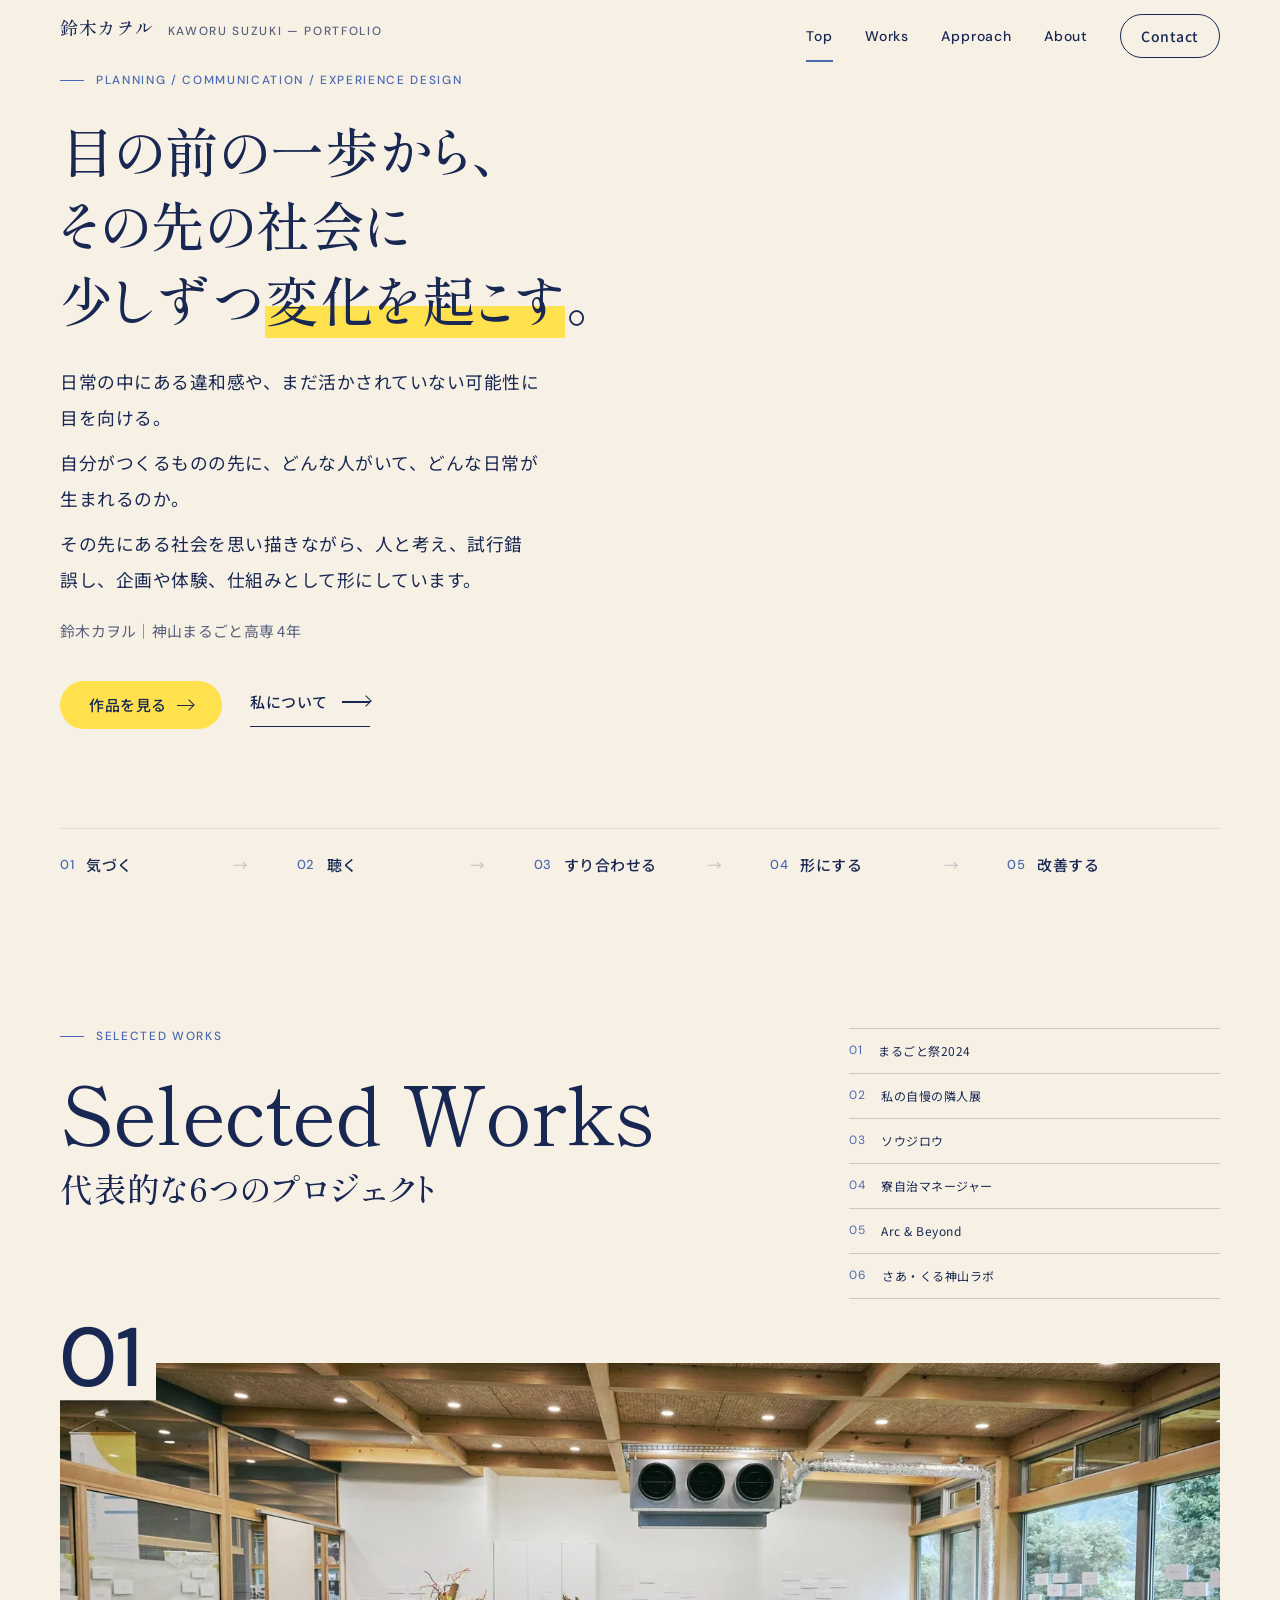
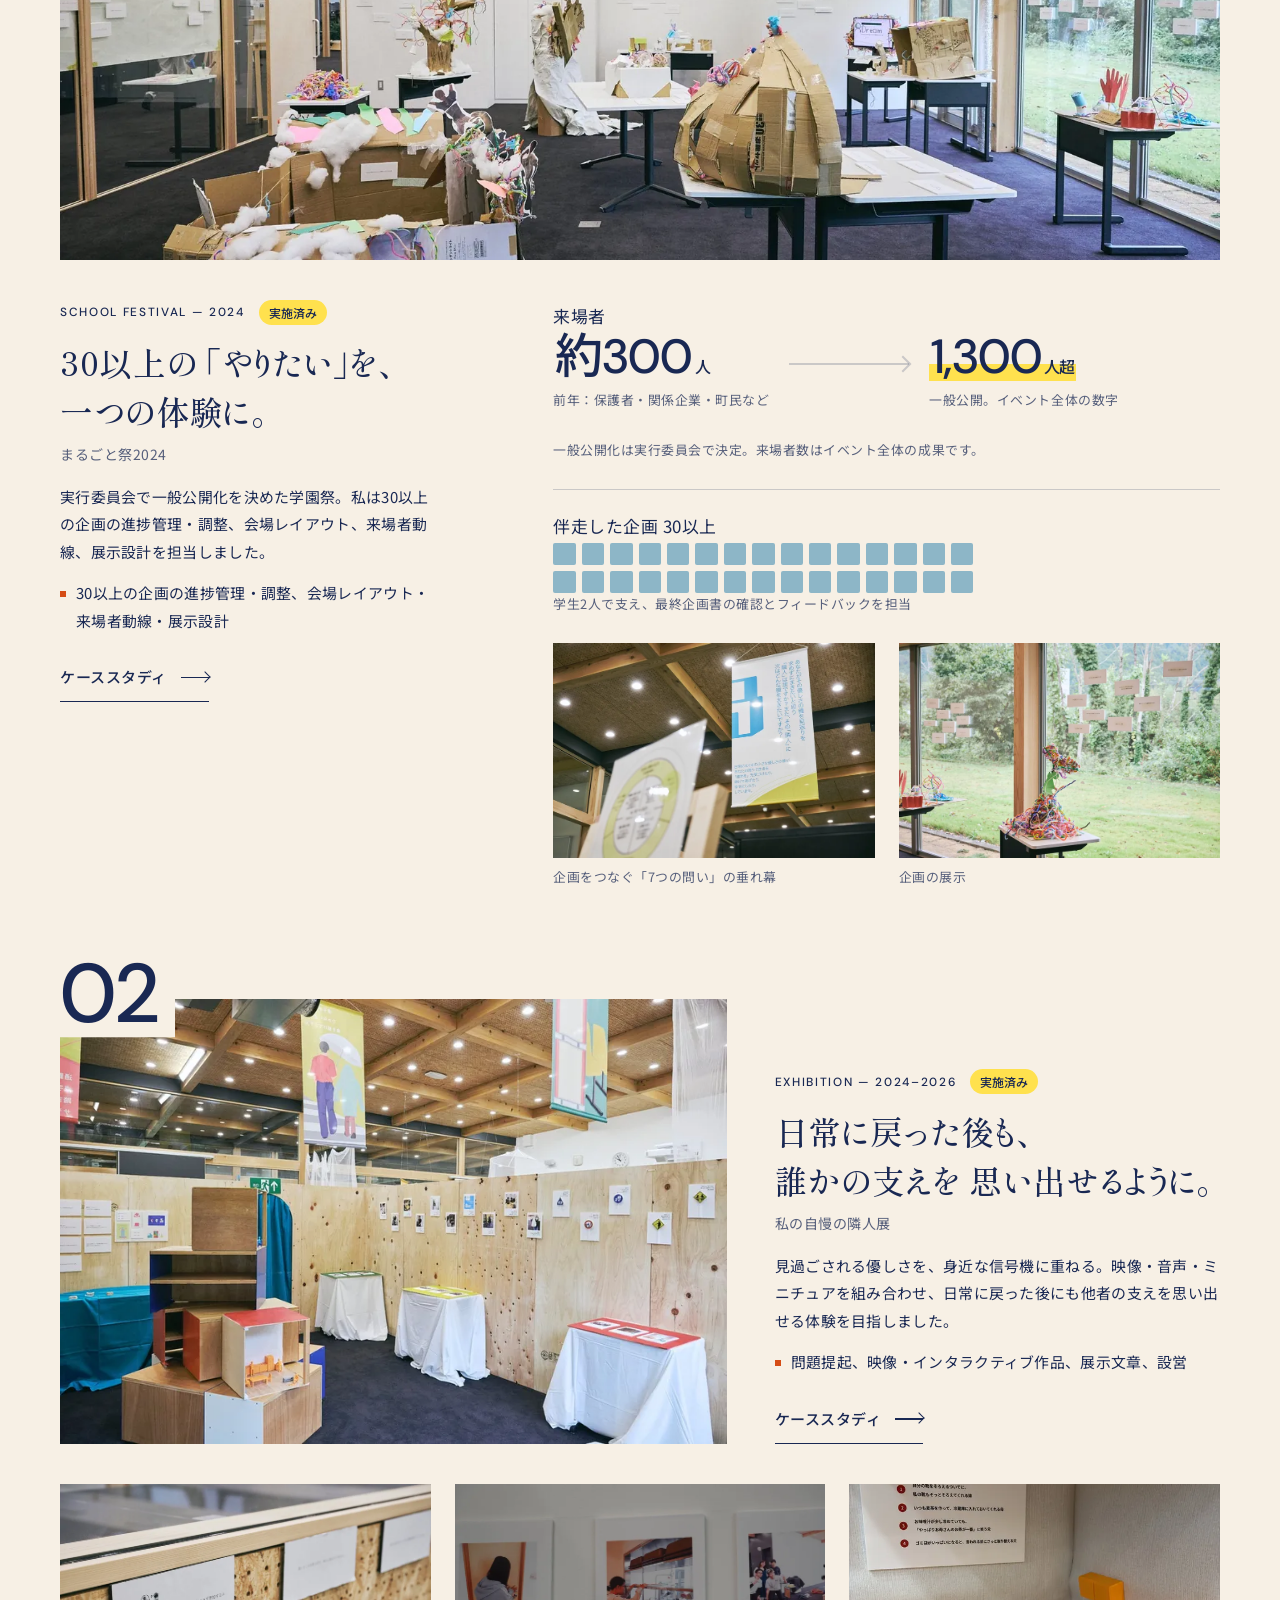
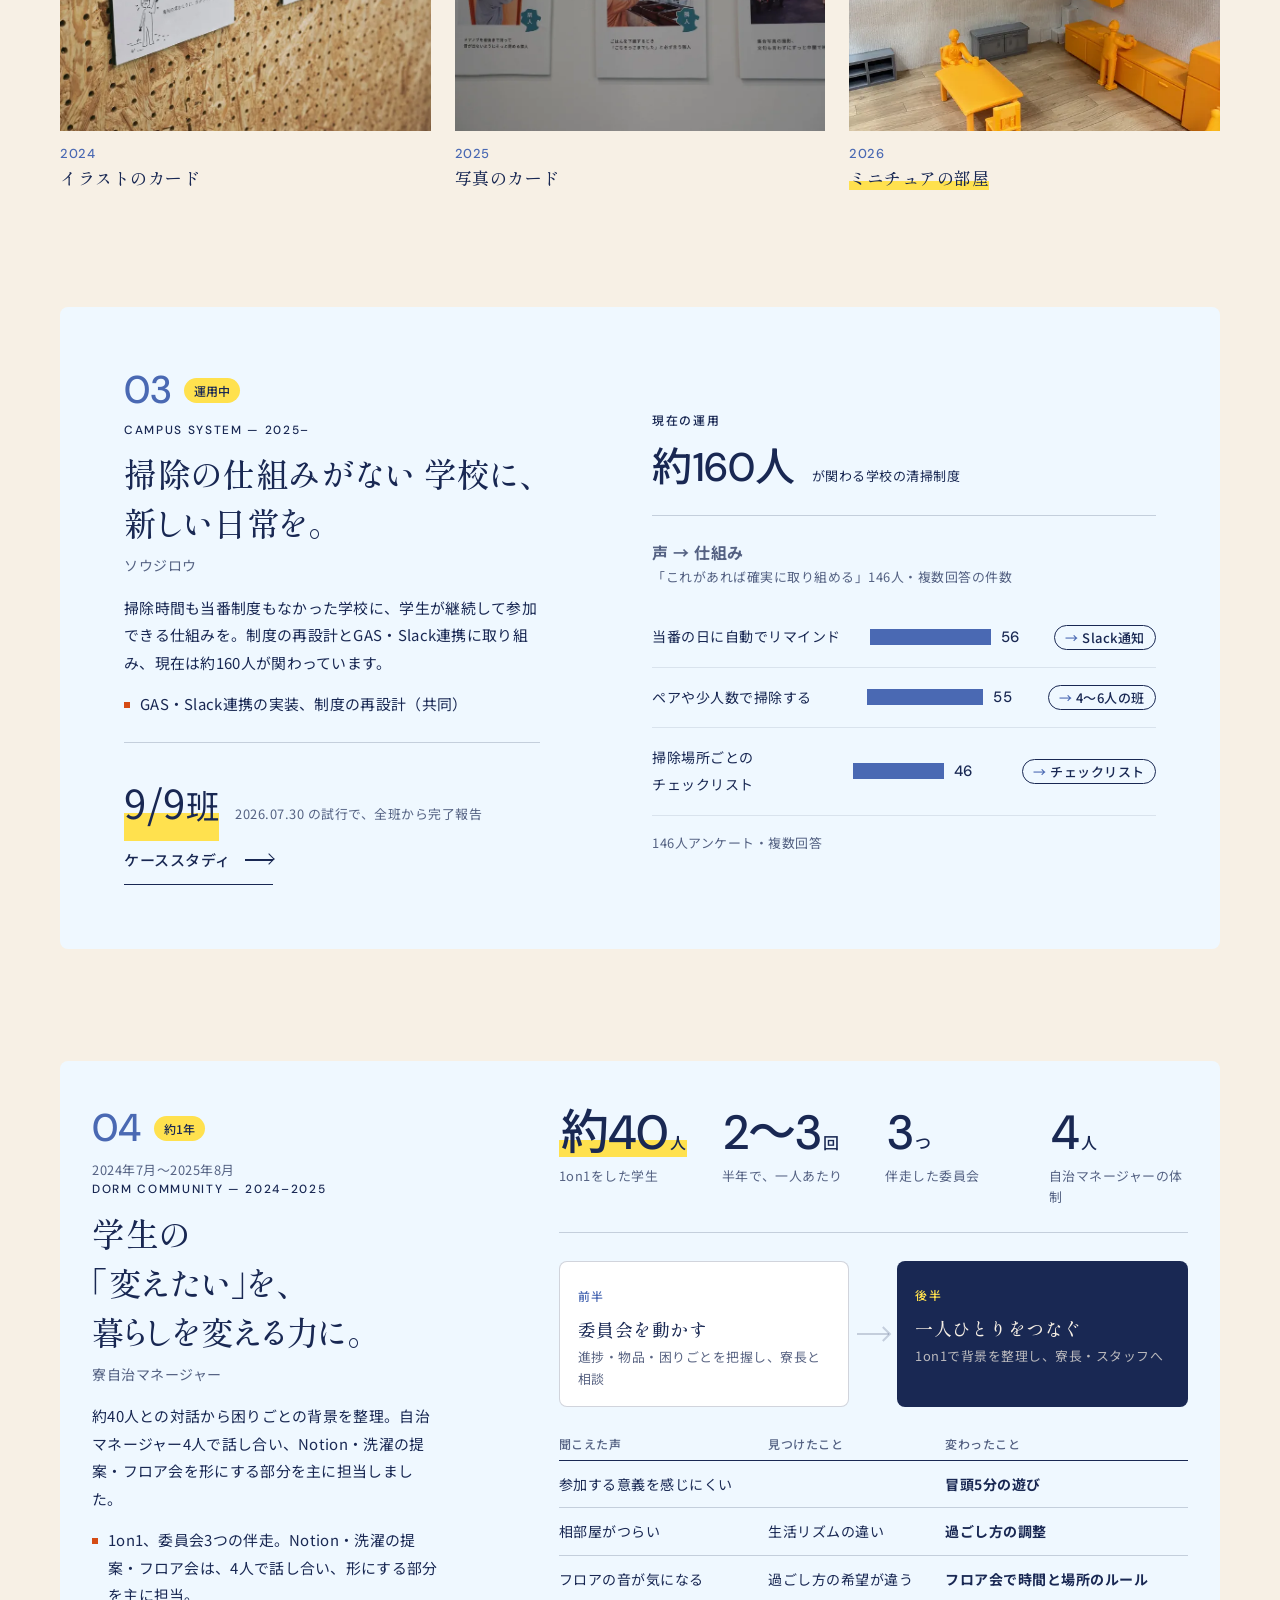
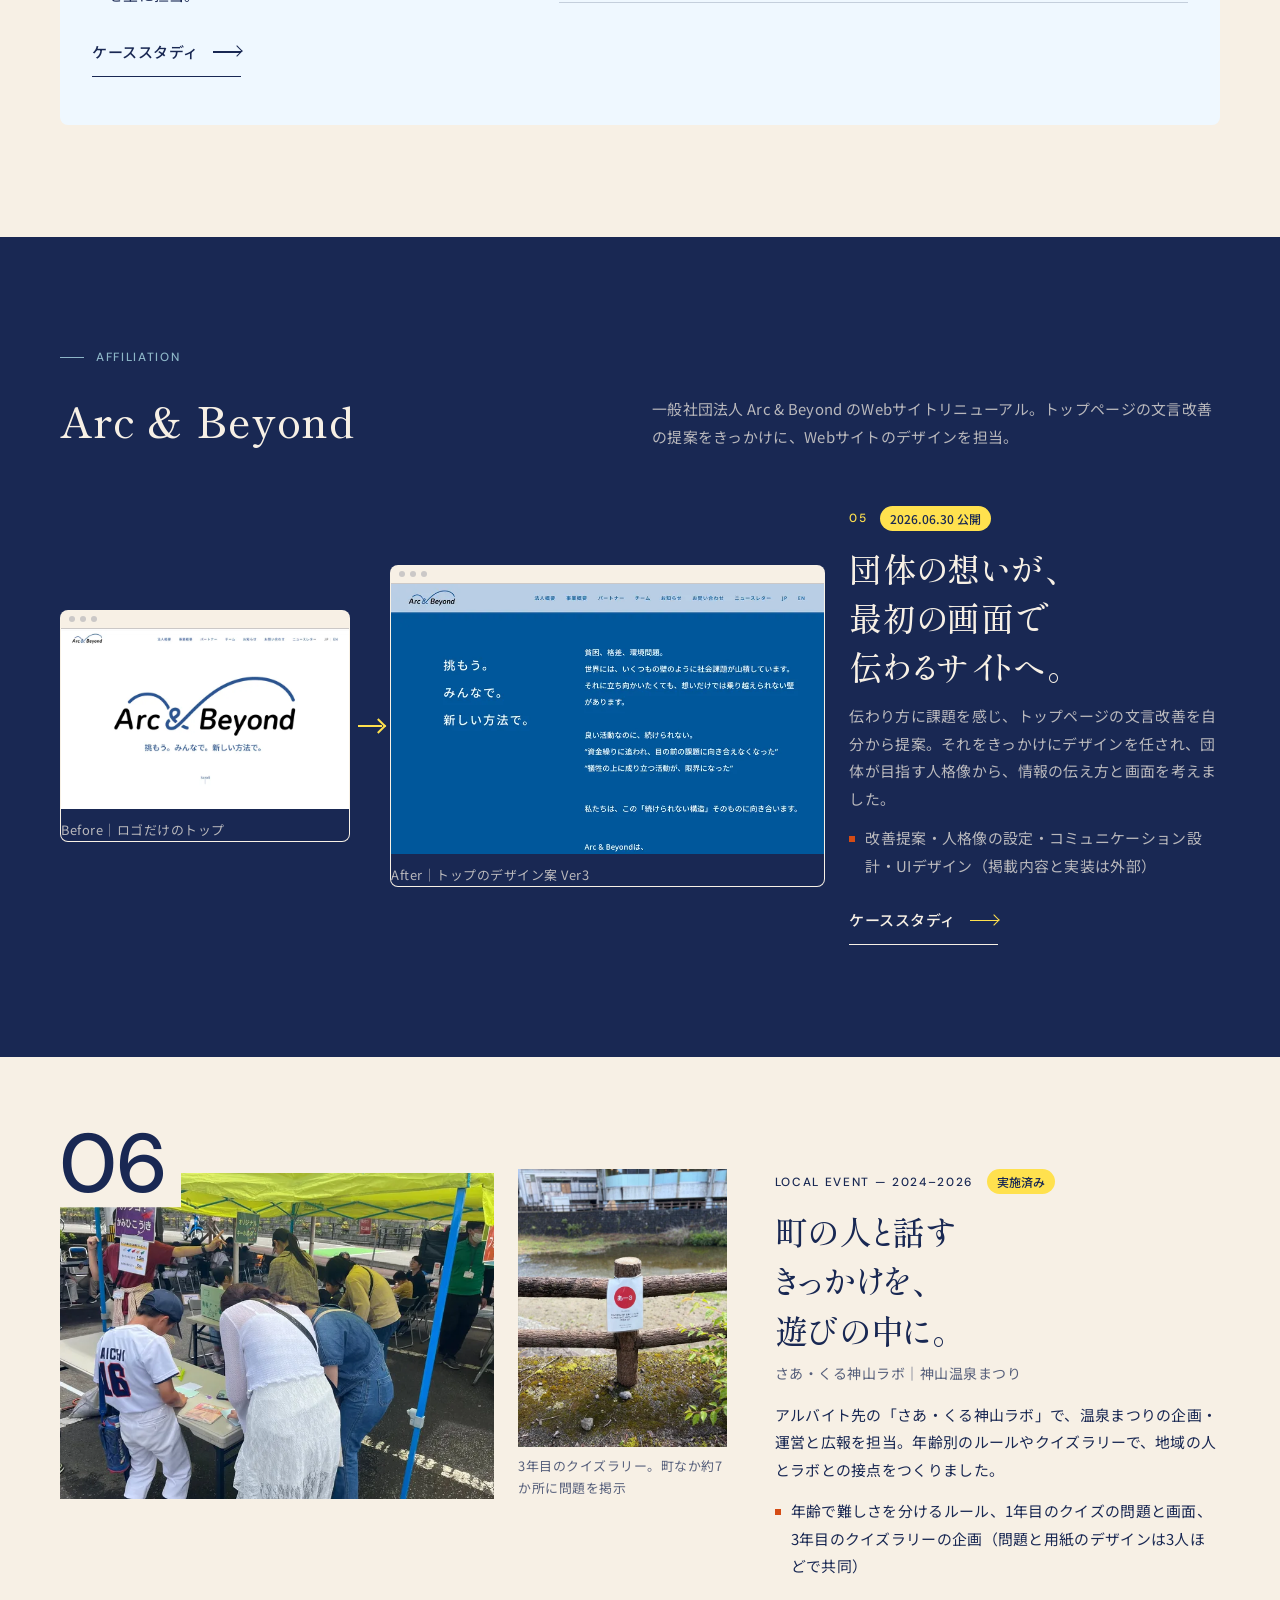
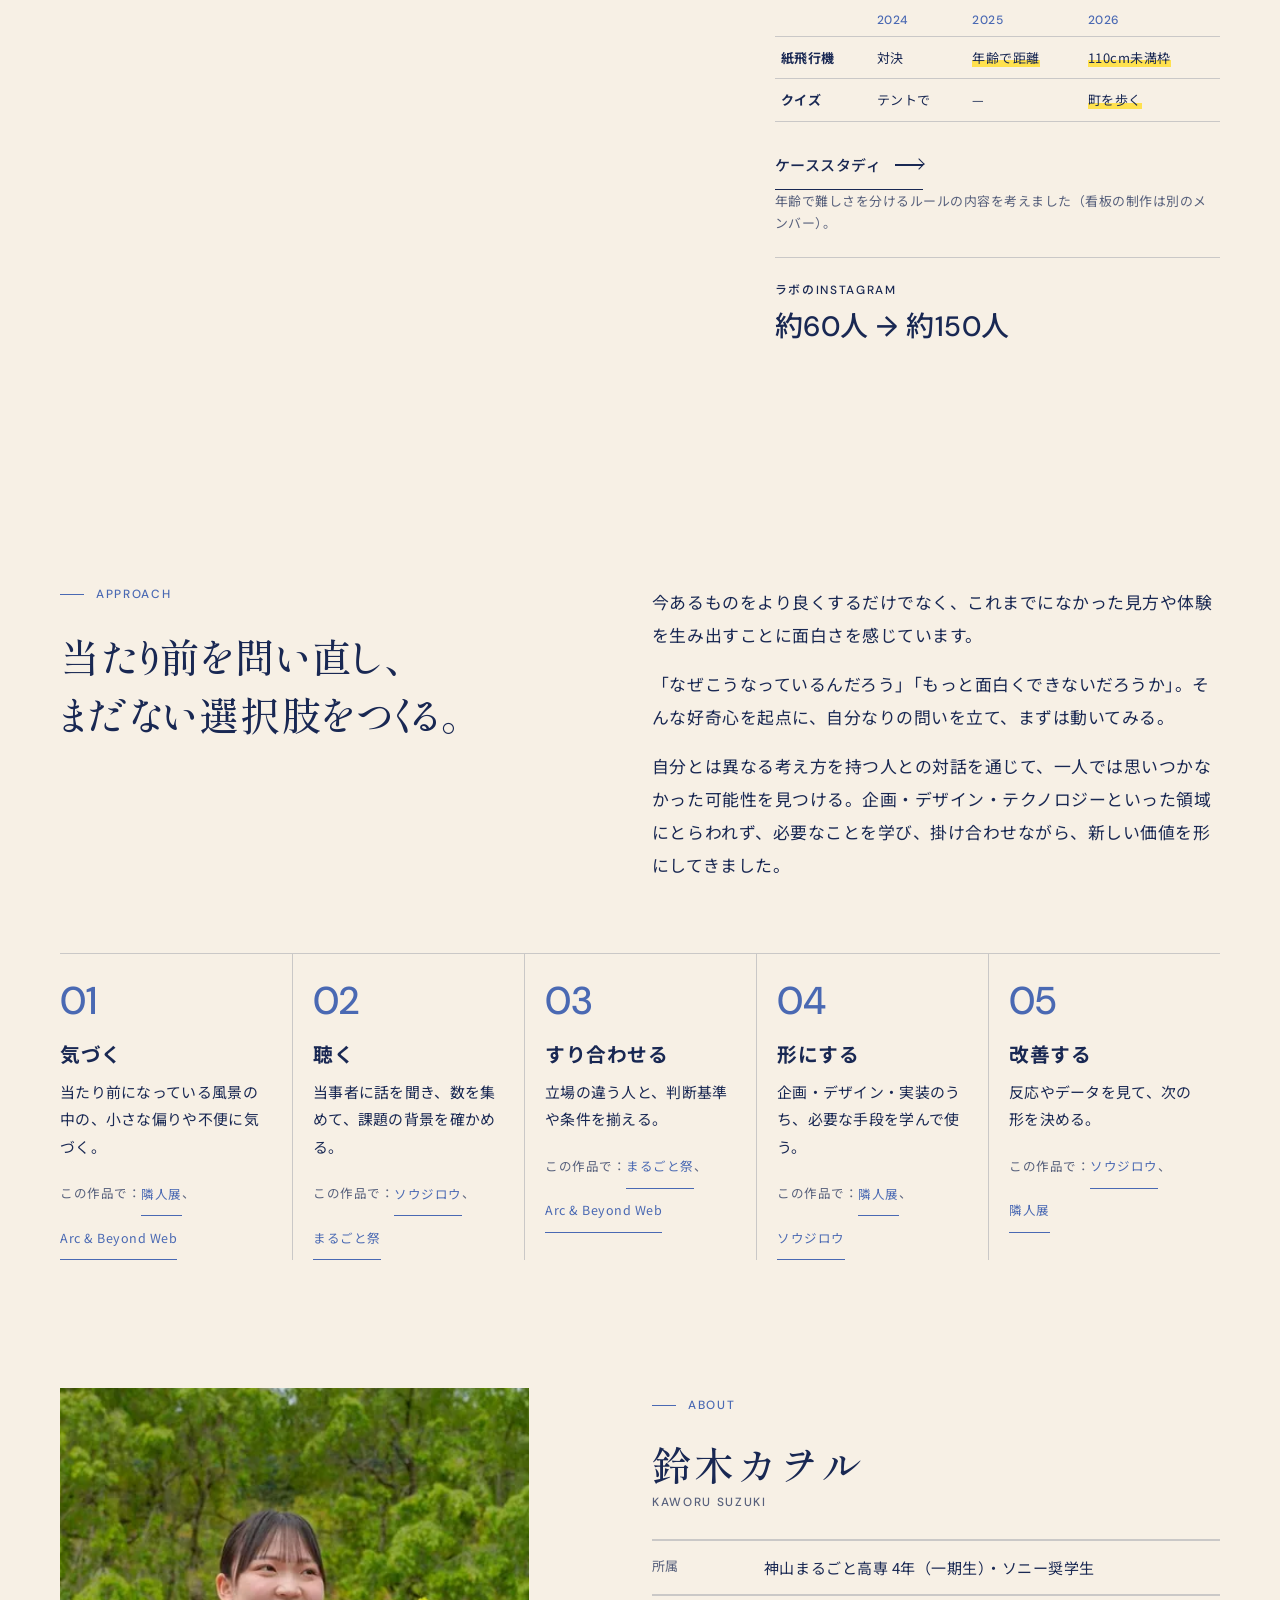
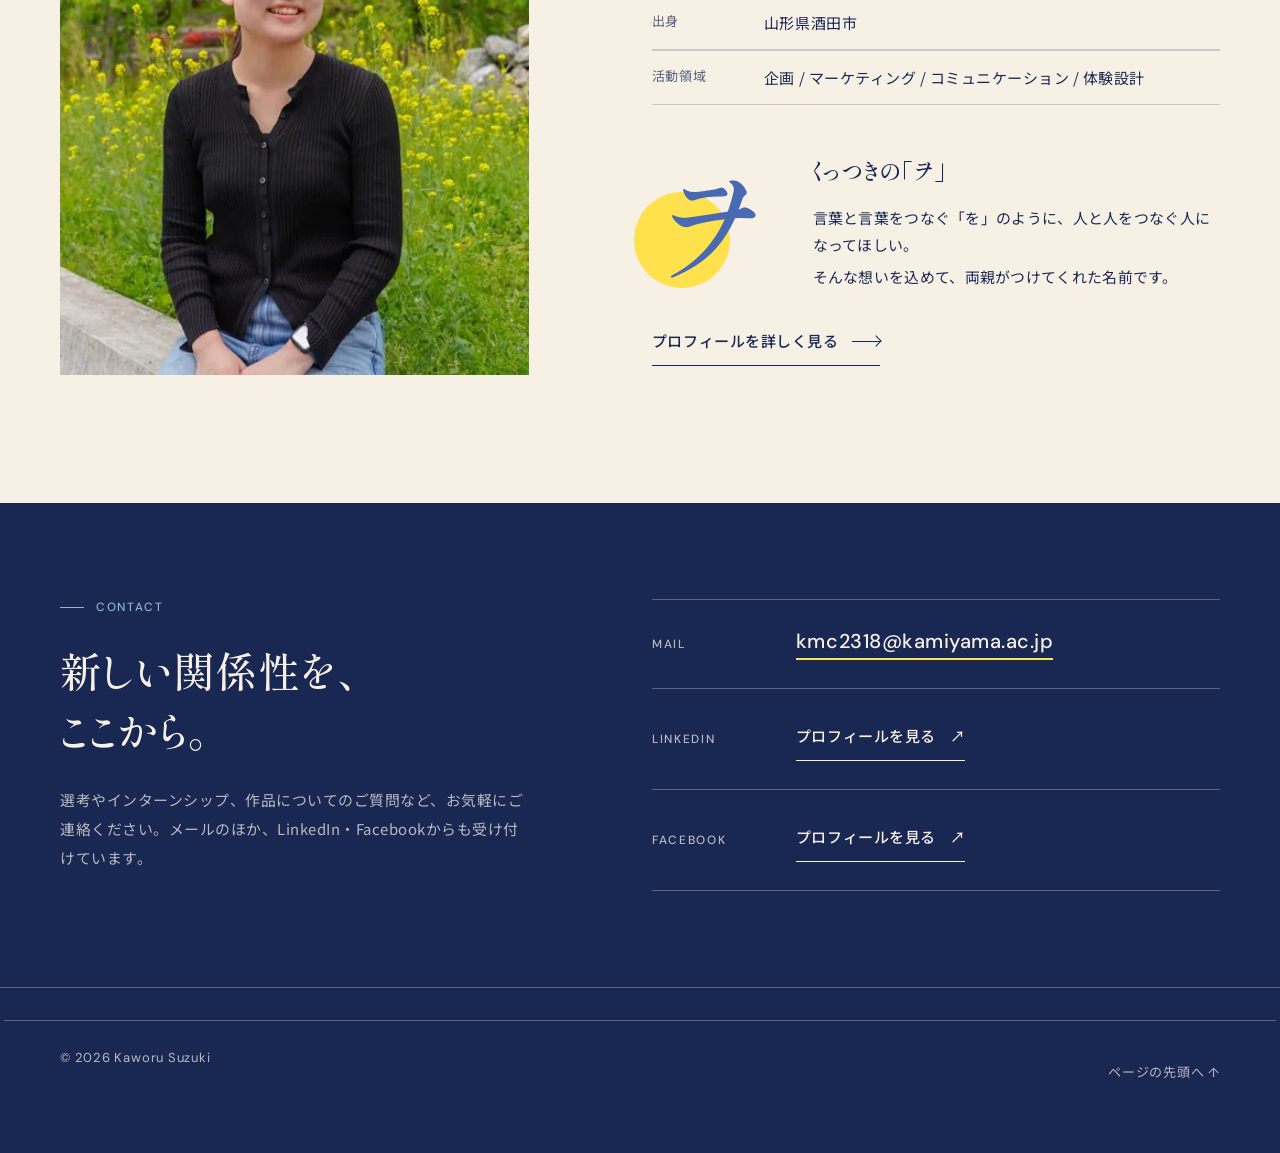
==== commit d43081eb: "Update portfolio (2026-11-26 10:22)" ====
--- a/index.html
+++ b/index.html
@@ -746,10 +746,11 @@
 </dl>
 <div class="wo">
 <span class="wo__mark" aria-hidden="true">ヲ</span>
+<div class="wo__text">
 <h3 class="wo__title">くっつきの「ヲ」</h3>
-<p class="body-s">私の名前には、少し珍しい「ヲ」という文字が入っています。</p>
-<p class="body-s">地元・山形では、「を」のことを「くっつきの『を』」と呼びます。言葉と言葉をつなぐ「を」のように、人と人をつなぐ人になってほしい。そんな想いを込めて、両親がつけてくれた名前です。</p>
-<p class="body-s">振り返ってみると、異なる人や考え方をつないだり、何かと何かを掛け合わせたりすることは、今の私が面白いと感じることにもつながっている気がします。</p>
+<p class="body-s">言葉と言葉を<wbr>つなぐ「を」のように、<wbr>人と人を<wbr>つなぐ人に<wbr>なってほしい。</p>
+<p class="body-s">そんな想いを<wbr>込めて、<wbr>両親が<wbr>つけてくれた<wbr>名前です。</p>
+</div>
 </div>
 <a class="text-link" href="about.html">プロフィールを詳しく見る<span class="arrow" aria-hidden="true">
 </span>
--- a/css/pages.css
+++ b/css/pages.css
@@ -515,9 +515,9 @@
 .editorial-detail .lightbox>img{max-height:72vh;max-width:85vw;width:auto;height:auto;object-fit:contain;margin:auto}
 .editorial-detail .lightbox-controls{display:flex;align-items:center;justify-content:center;gap:16px;margin-top:16px}
 .editorial-detail .lightbox-controls button{min-width:44px;min-height:44px;background:none;border:1px solid var(--c-navy-20);color:var(--c-navy)}
-.editorial-detail .about-biography{display:grid;grid-template-columns:5fr 6fr;gap:80px;align-items:center}
-.editorial-detail .about-biography h2{margin-bottom:32px}
-.editorial-detail .about-biography img{aspect-ratio:4/5;object-fit:cover}
+.editorial-detail .about-profile{display:grid;grid-template-columns:5fr 6fr;gap:80px;align-items:center}
+.editorial-detail .about-profile h2{margin-bottom:32px}
+.editorial-detail .about-profile img{aspect-ratio:4/5;object-fit:cover}
 .editorial-detail .about-content{max-width:720px;margin:auto}
 .editorial-detail .tools-list{list-style:none;padding:0}
 .editorial-detail .tools-list li{padding:8px 16px;border:1px solid var(--c-navy-20);margin:0}
@@ -531,7 +531,7 @@
  .editorial-detail .detail-bar-row{grid-template-columns:1fr}
  .editorial-detail .detail-bar-row small{grid-column:1}
  .editorial-detail .decision-change{grid-template-columns:1fr}
- .editorial-detail .about-biography{gap:40px}
+ .editorial-detail .about-profile{gap:40px}
 }
 @media(max-width:767px){
  .editorial-detail .logo .label{display:none}
@@ -576,7 +576,7 @@
  .editorial-detail .age-rules .detail-stat span{font-size:12px}
  .editorial-detail #reflection,.editorial-detail .reflection-panel{padding:24px}
  .editorial-detail .site-footer .container{align-items:start;flex-direction:column}
- .editorial-detail .about-biography{grid-template-columns:1fr;gap:40px}
+ .editorial-detail .about-profile{grid-template-columns:1fr;gap:40px}
  .editorial-detail .lightbox-controls{gap:8px}
  .editorial-detail .lightbox-controls .caption{max-width:220px}
 }
@@ -600,7 +600,7 @@
 .home .local-followers{border-top:1px solid var(--c-navy-20);padding-top:24px;margin-top:24px}
 .home .local-followers span,.home .local-followers strong{display:block}
 .home .local-followers strong{font:500 28px/1.4 var(--f-en);margin-top:8px}
-.home .profile>picture img,.editorial-detail .about-biography img{object-position:50% 50%;aspect-ratio:4/5;object-fit:cover}
+.home .profile>picture img,.editorial-detail .about-profile img{object-position:50% 50%;aspect-ratio:4/5;object-fit:cover}
 .site-nav a[href$="#contact"][aria-current]{background:var(--c-navy);color:var(--c-cream);border-color:var(--c-navy)}
 .mobile-menu nav a[aria-current]{color:var(--c-yellow);text-decoration:underline;text-underline-offset:8px}
 .home .contact{padding-block:96px}
@@ -666,10 +666,32 @@
 @media(min-width:768px) and (max-width:1279px){.home .hero h1{font-size:min(50px,calc((50vw - 50px)/11.4))}}
 @media(max-width:767px){.home .hero h1{font-size:min(36px,calc((100vw - var(--pad-x)*2)/11.4))}}
 .home .hero__sub p+p{margin-top:10px}
-.home .wo__title{font:500 var(--t-heading-s)/1.6 var(--f-display);letter-spacing:.04em;font-feature-settings:"palt";margin:4px 0 12px}
-.home .wo p+p{margin-top:12px}
-.editorial-detail .about-intro h1{margin-bottom:0}
-.editorial-detail .about-biography{align-items:start}
-.editorial-detail .about-story-title{font:500 var(--t-heading-m)/1.6 var(--f-display);letter-spacing:.02em;font-feature-settings:"palt";word-break:keep-all;overflow-wrap:anywhere;margin:56px 0 24px}
-@media(max-width:767px){.editorial-detail .about-story-title{margin-top:40px}}
 @media(min-width:1024px){.home .ap-head h2{font-size:min(var(--t-heading-l),calc(((min(100vw - var(--pad-x)*2,var(--container)) - var(--gutter)*11)*5/12 + var(--gutter)*4)/11.8))}}
+
+/* 2026-11 About refinements: name origin in two columns, Profile / My Story split. */
+.home .profile .wo{display:grid;grid-template-columns:auto minmax(0,1fr);column-gap:40px;align-items:center;margin-top:48px}
+.home .profile .wo:after{content:none}
+.home .wo__mark{float:none;margin:0}
+.home .wo__title{font:500 clamp(20px,.5vw + 16.5px,24px)/1.5 var(--f-display);letter-spacing:.04em;font-feature-settings:"palt";margin:0 0 16px}
+.home .wo__text p{word-break:keep-all;overflow-wrap:anywhere}
+.home .wo__text p+p{margin-top:4px}
+@media(max-width:767px){.home .profile .wo{grid-template-columns:1fr;row-gap:16px;margin-top:40px}}
+.editorial-detail .about-profile{padding-top:72px}
+.editorial-detail .about-profile .detail-photo{margin:0}
+.editorial-detail .about-profile h1{font:500 var(--t-heading-l)/1.3 var(--f-display);letter-spacing:.06em;margin:0}
+.editorial-detail .about-profile__en{color:var(--c-navy-72);margin-top:10px}
+.editorial-detail .about-facts{list-style:none;padding:0;margin:32px 0 0;border-top:1px solid var(--c-navy-20)}
+.editorial-detail .about-facts li{margin:0;padding:14px 0;border-bottom:1px solid var(--c-navy-20);font-size:var(--t-body-s);line-height:1.7}
+.editorial-detail .about-areas{margin-top:32px}
+.editorial-detail .about-areas .label{color:var(--c-navy-72);margin:0 0 12px}
+.editorial-detail .about-areas__list{list-style:none;padding:0;margin:0;display:flex;flex-wrap:wrap;gap:8px}
+.editorial-detail .about-areas__list li{margin:0;border:1px solid var(--c-navy-20);border-radius:999px;padding:6px 16px;font-size:14px;line-height:1.6}
+.editorial-detail .about-story{max-width:720px;margin:144px auto 0}
+.editorial-detail .about-story h2{font:500 clamp(26px,1.6vw + 18px,38px)/1.55 var(--f-display);letter-spacing:.02em;margin:0 0 40px}
+.editorial-detail .about-story p:not(.eyebrow){font-size:var(--t-body);line-height:2.05}
+@media(max-width:767px){
+ .editorial-detail .about-profile{padding-top:40px}
+ .editorial-detail .about-story{margin-top:96px}
+ .editorial-detail .about-story h2{margin-bottom:28px}
+}
+@media(min-width:768px) and (max-width:1279px){.home .profile .wo{column-gap:28px}.home .wo__mark{font-size:88px}.home .wo__mark::before{width:72px;height:72px;top:20px}}
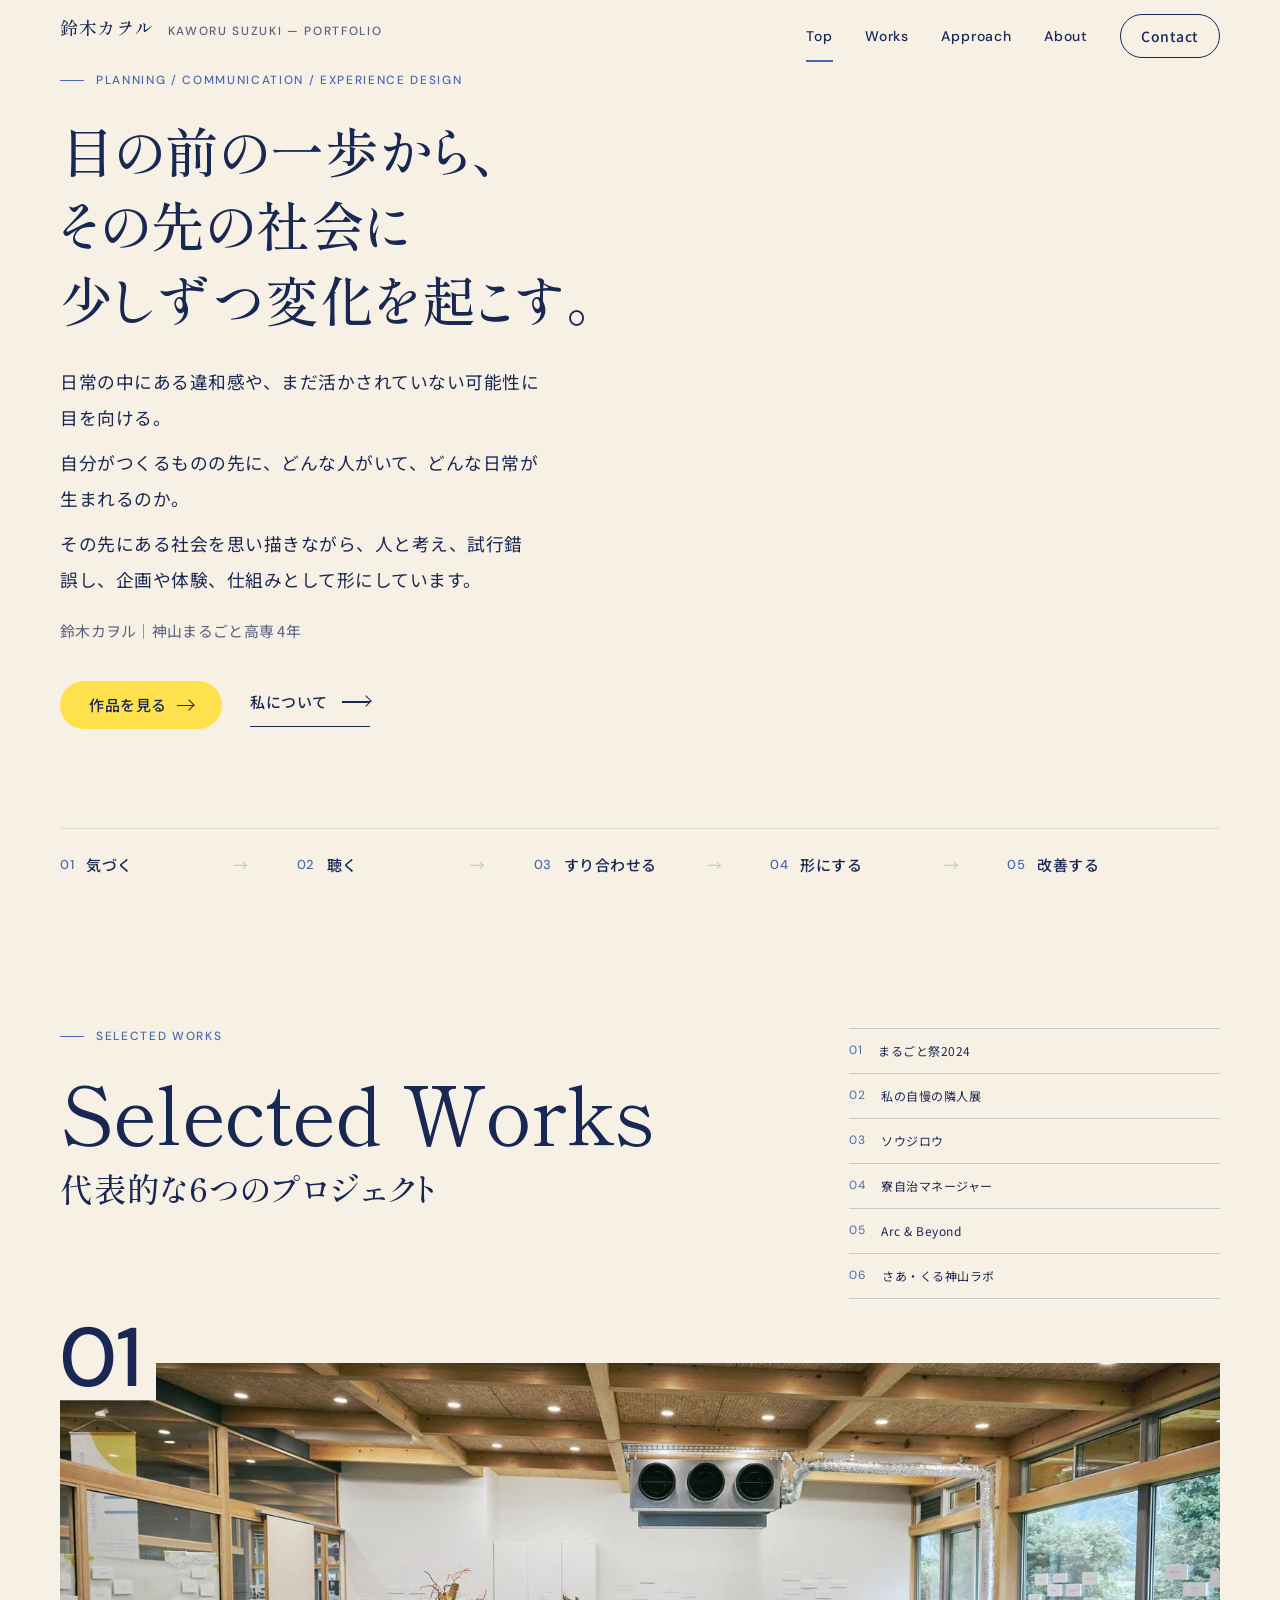
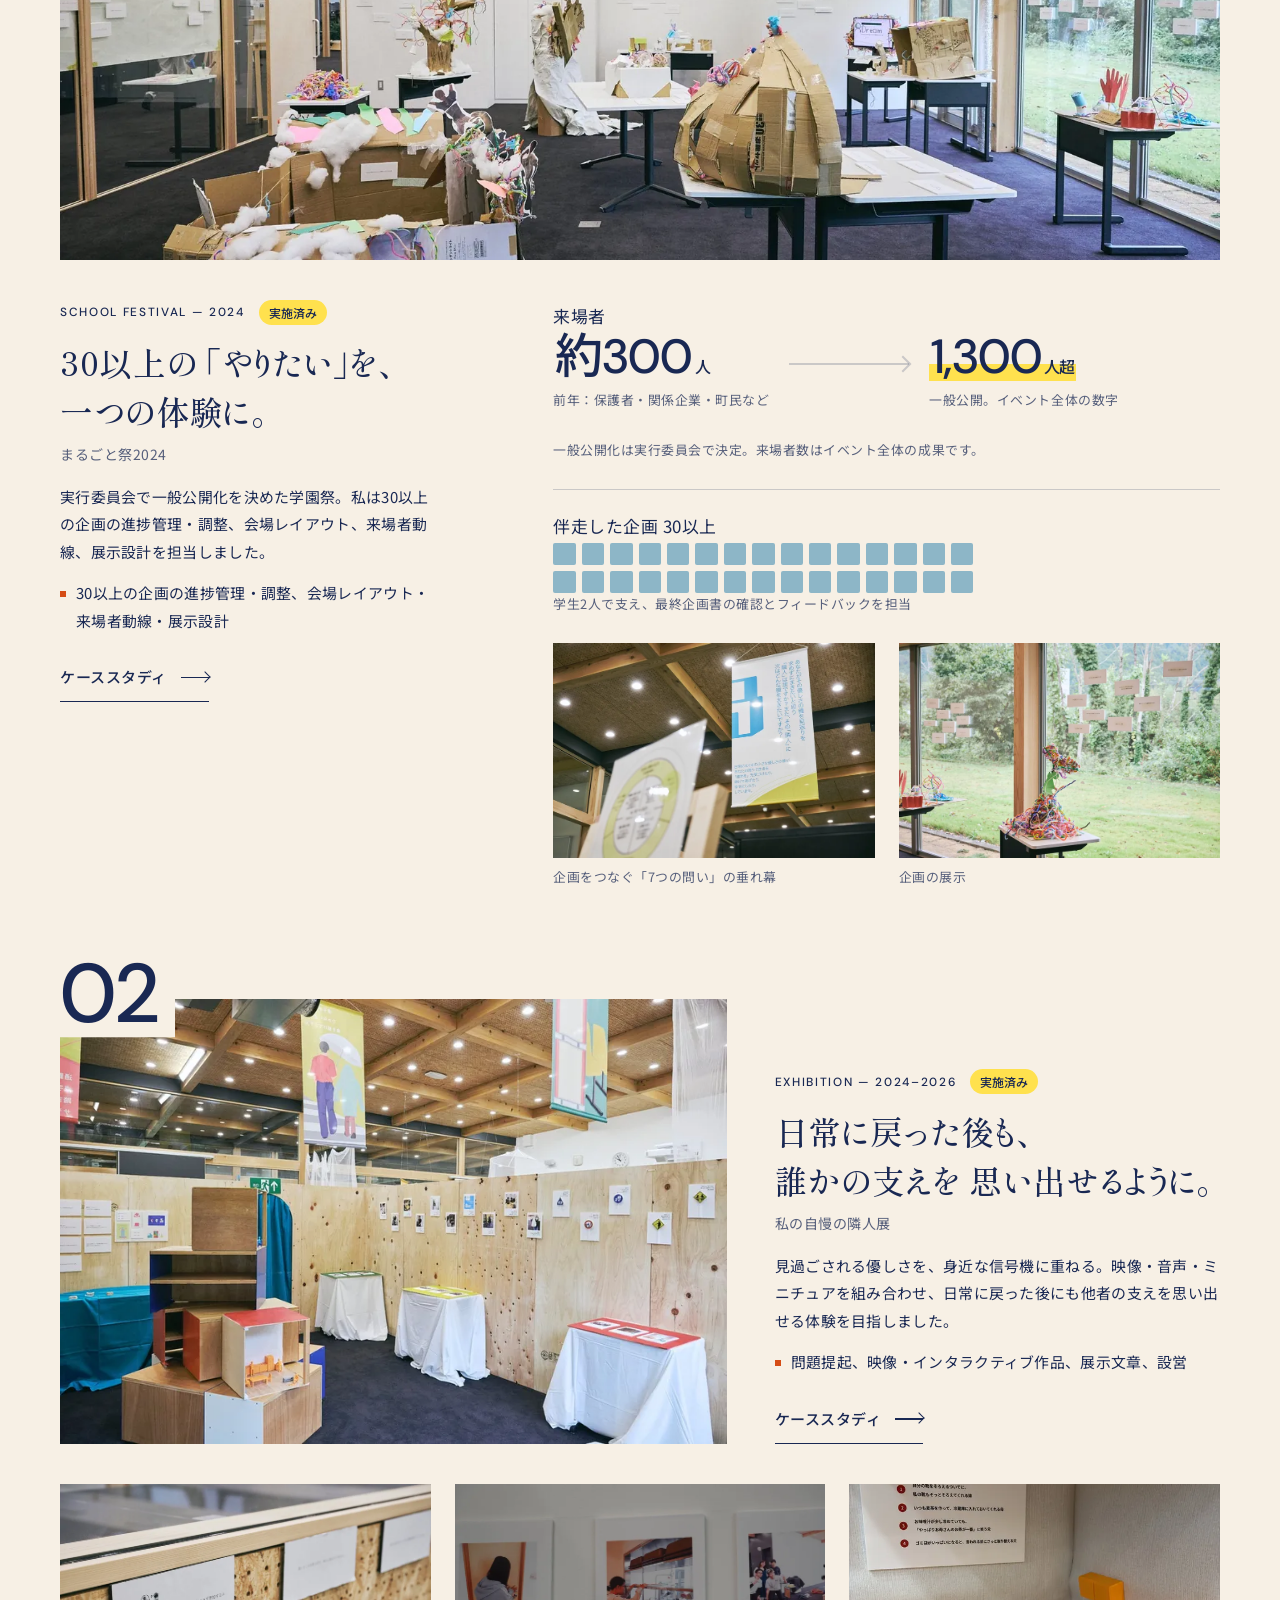
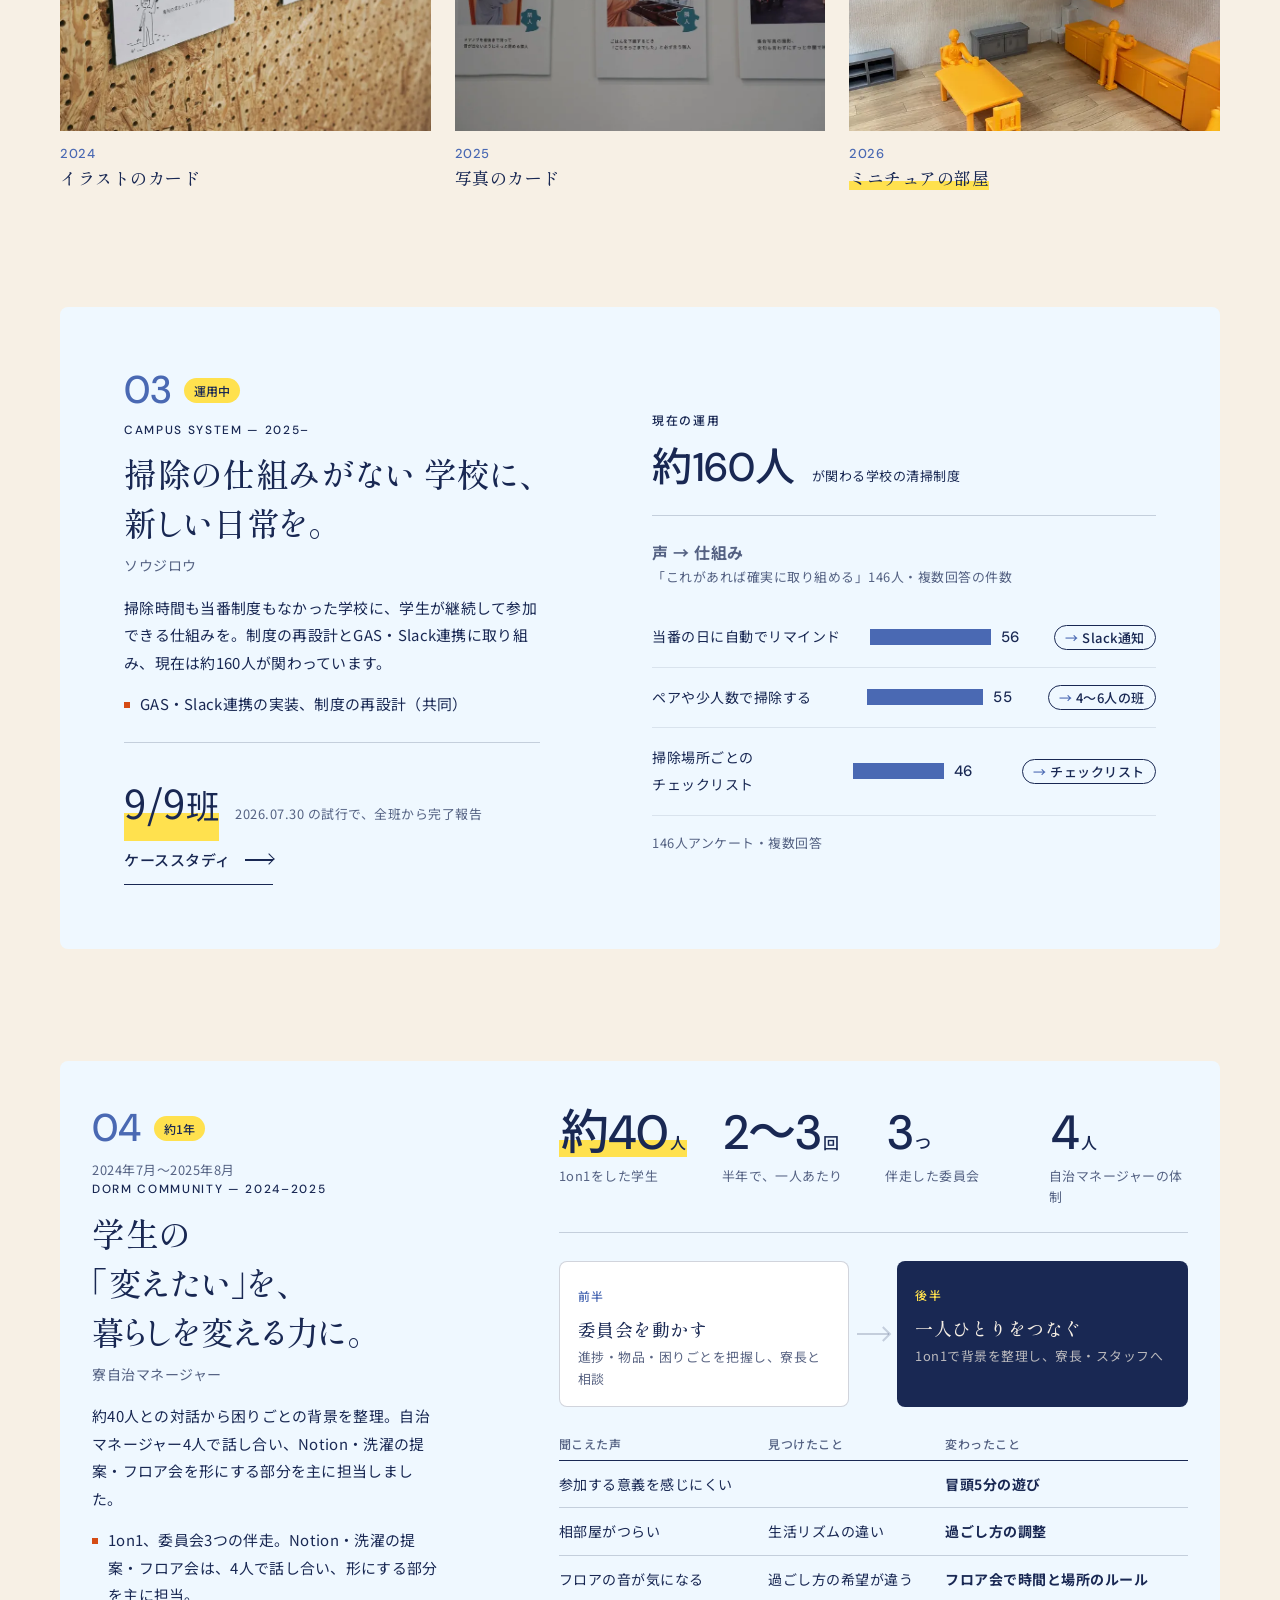
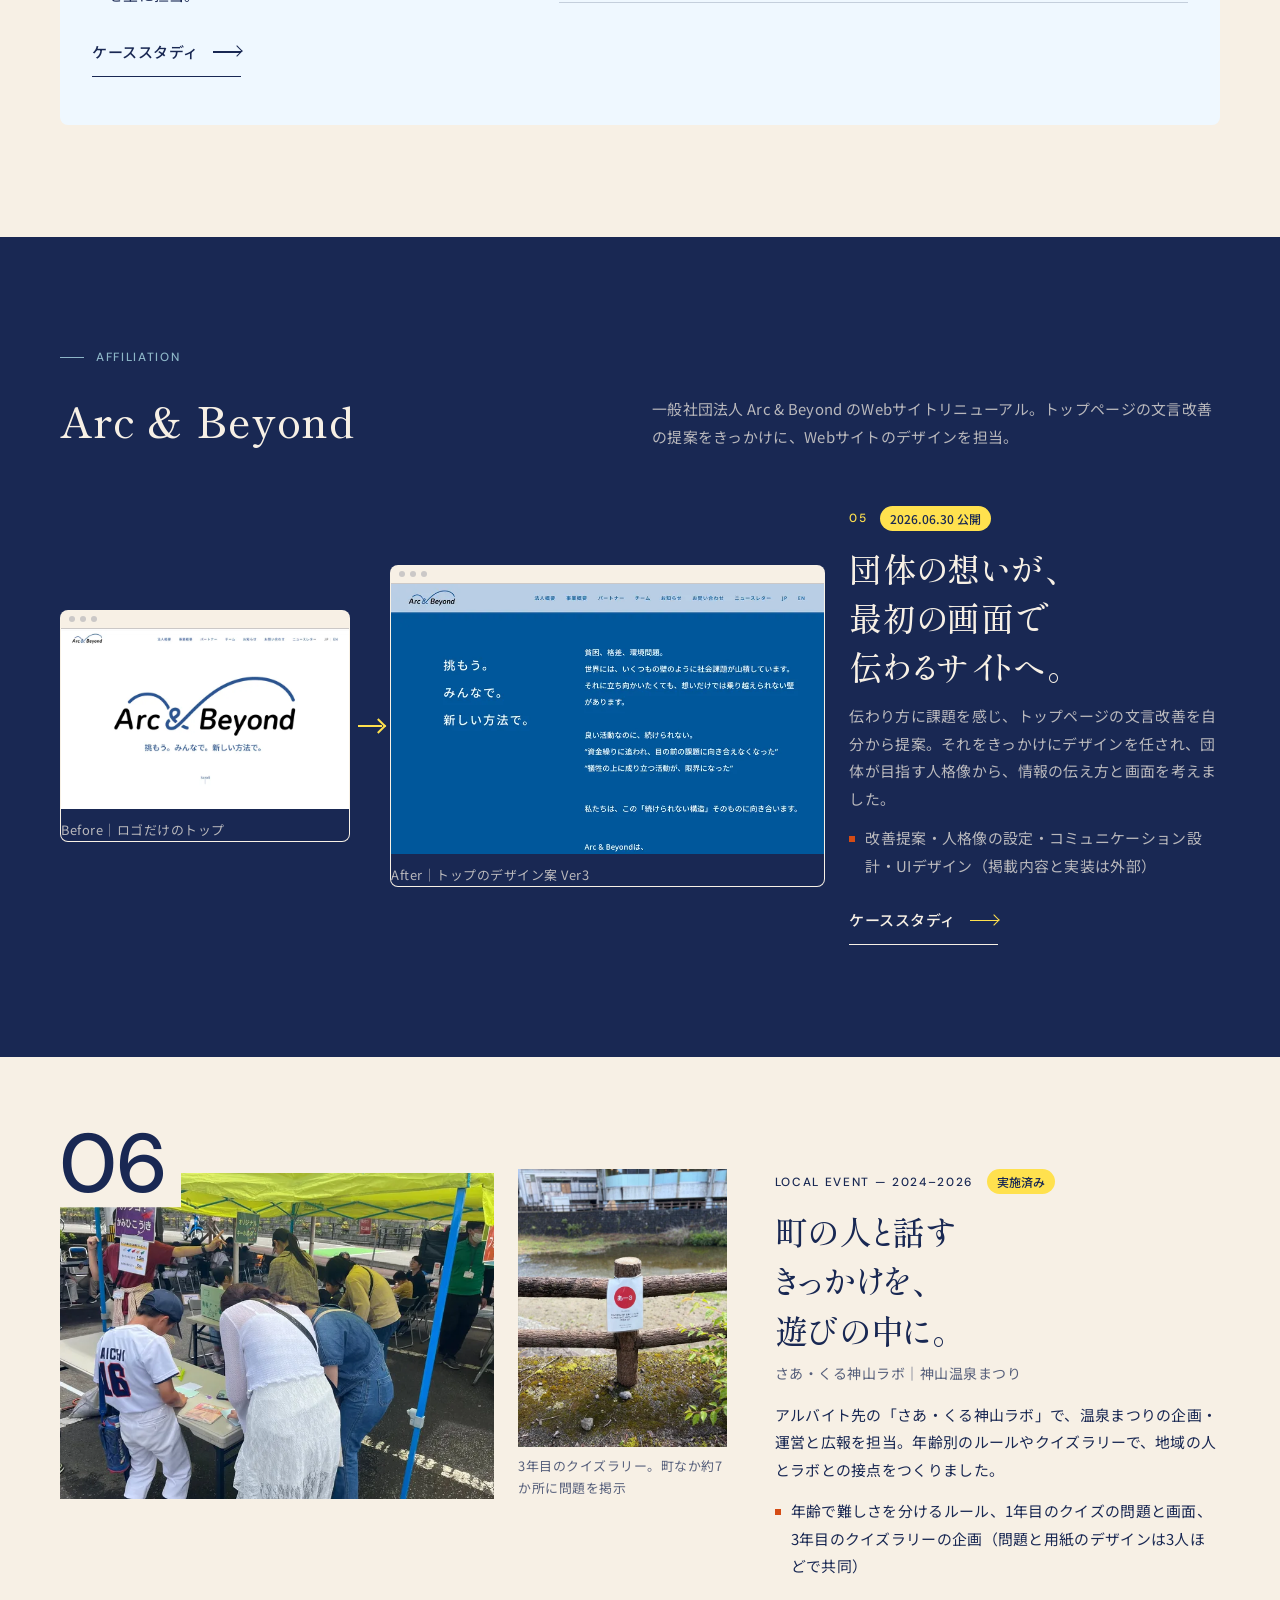
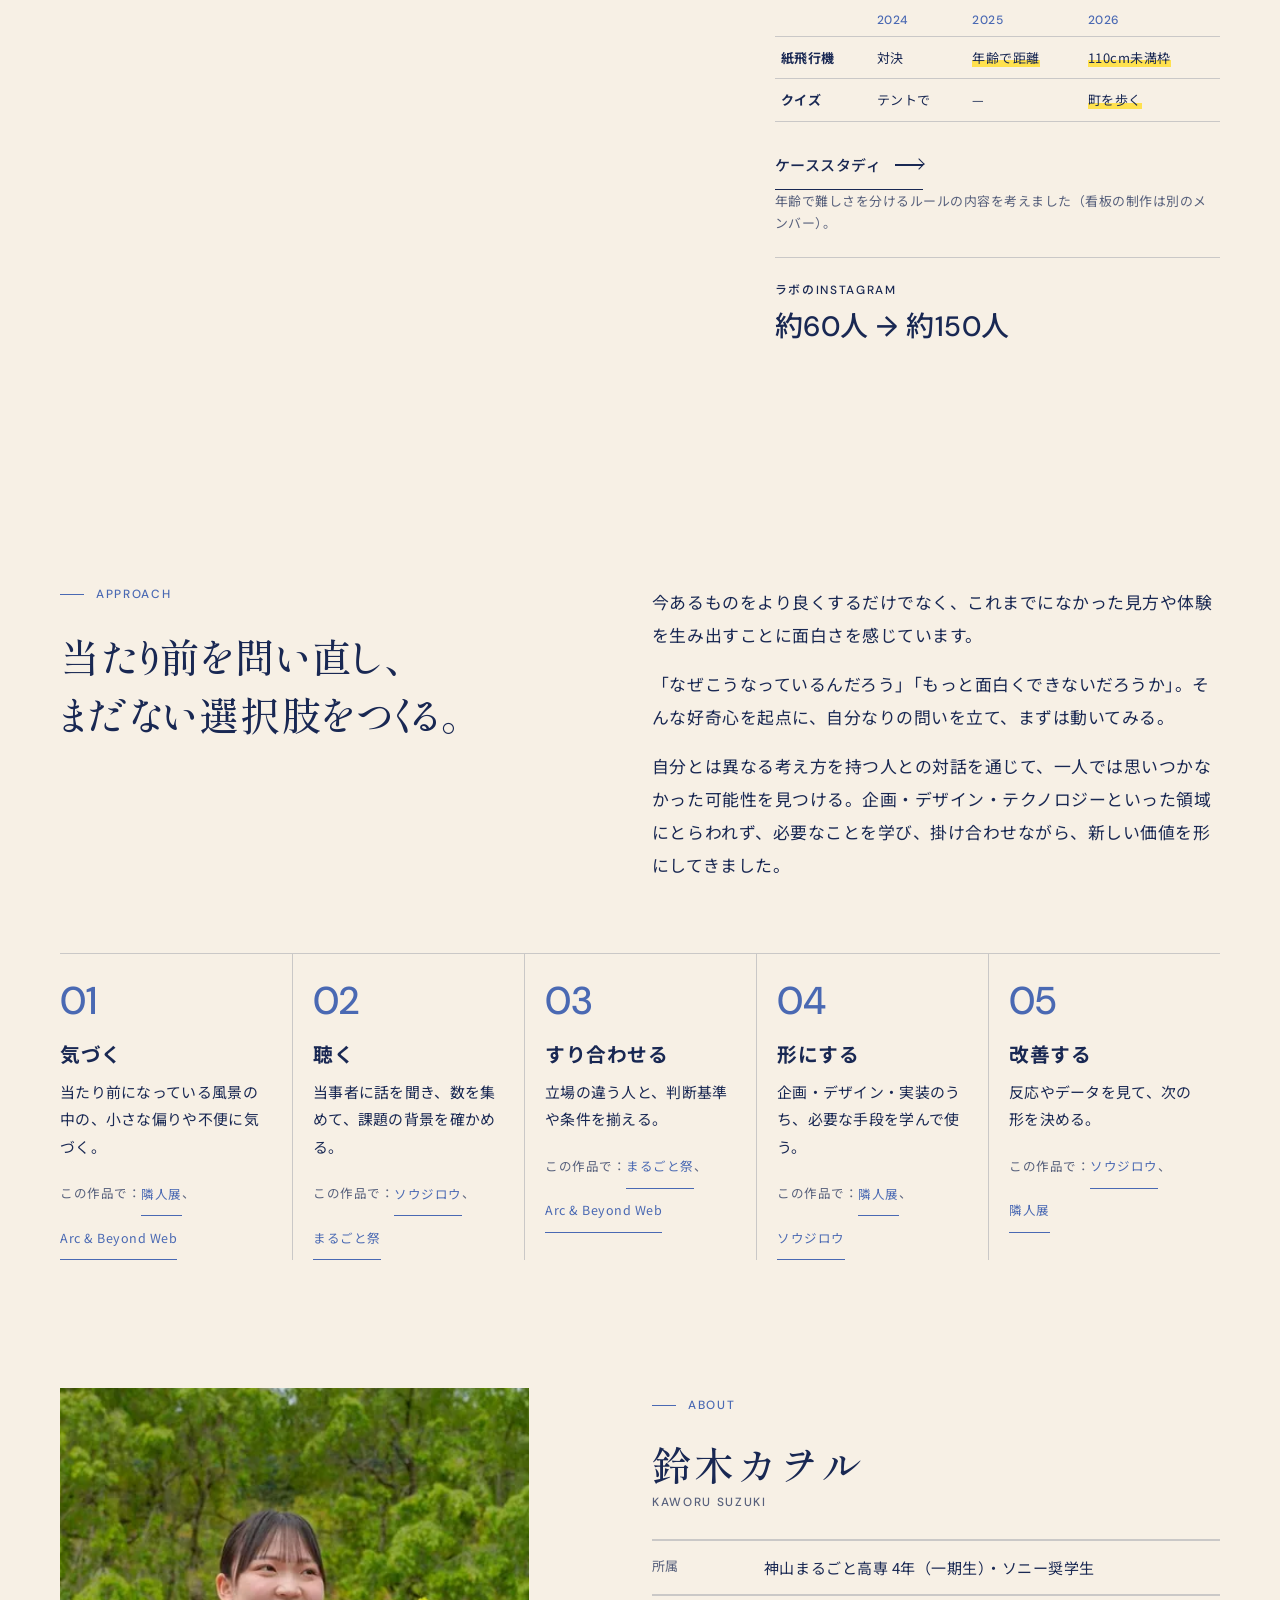
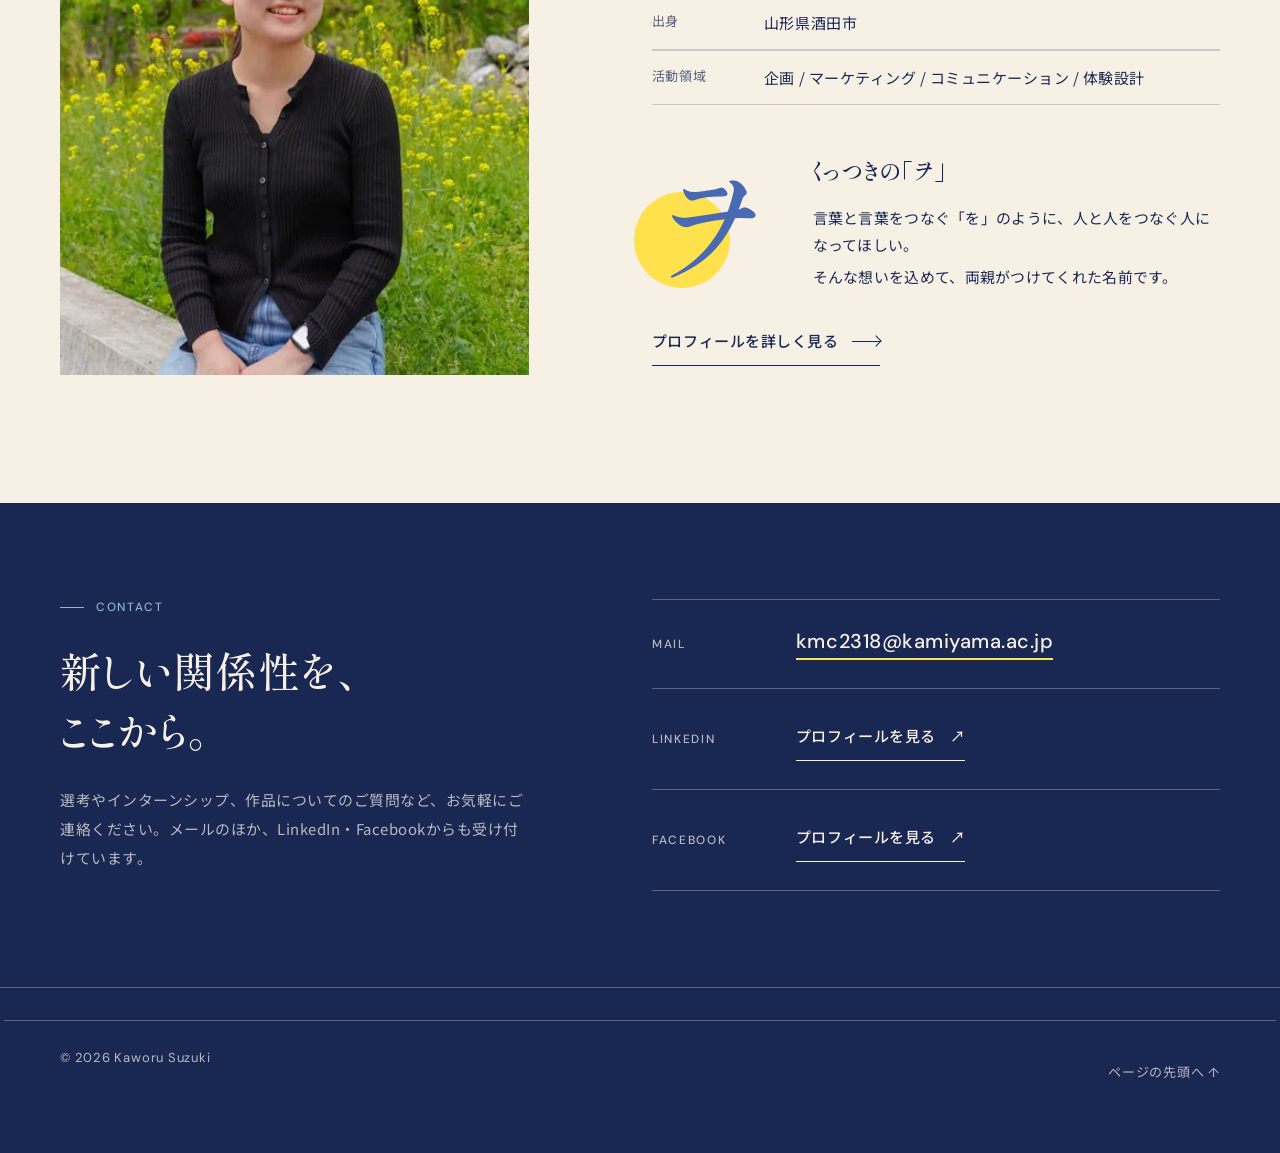
==== commit da6ddfcc: "Update portfolio (2026-11-26 10:29)" ====
--- a/index.html
+++ b/index.html
@@ -74,7 +74,7 @@
 <h1 id="hero-title">
 <span>目の前の一歩から、</span>
 <span>その先の社会に</span>
-<span>少しずつ<span class="mark">変化を起こす</span>。</span>
+<span>少しずつ変化を起こす。</span>
 </h1>
 <div class="hero__sub lead">
 <p>日常の中にある違和感や、まだ活かされていない可能性に目を向ける。</p>
